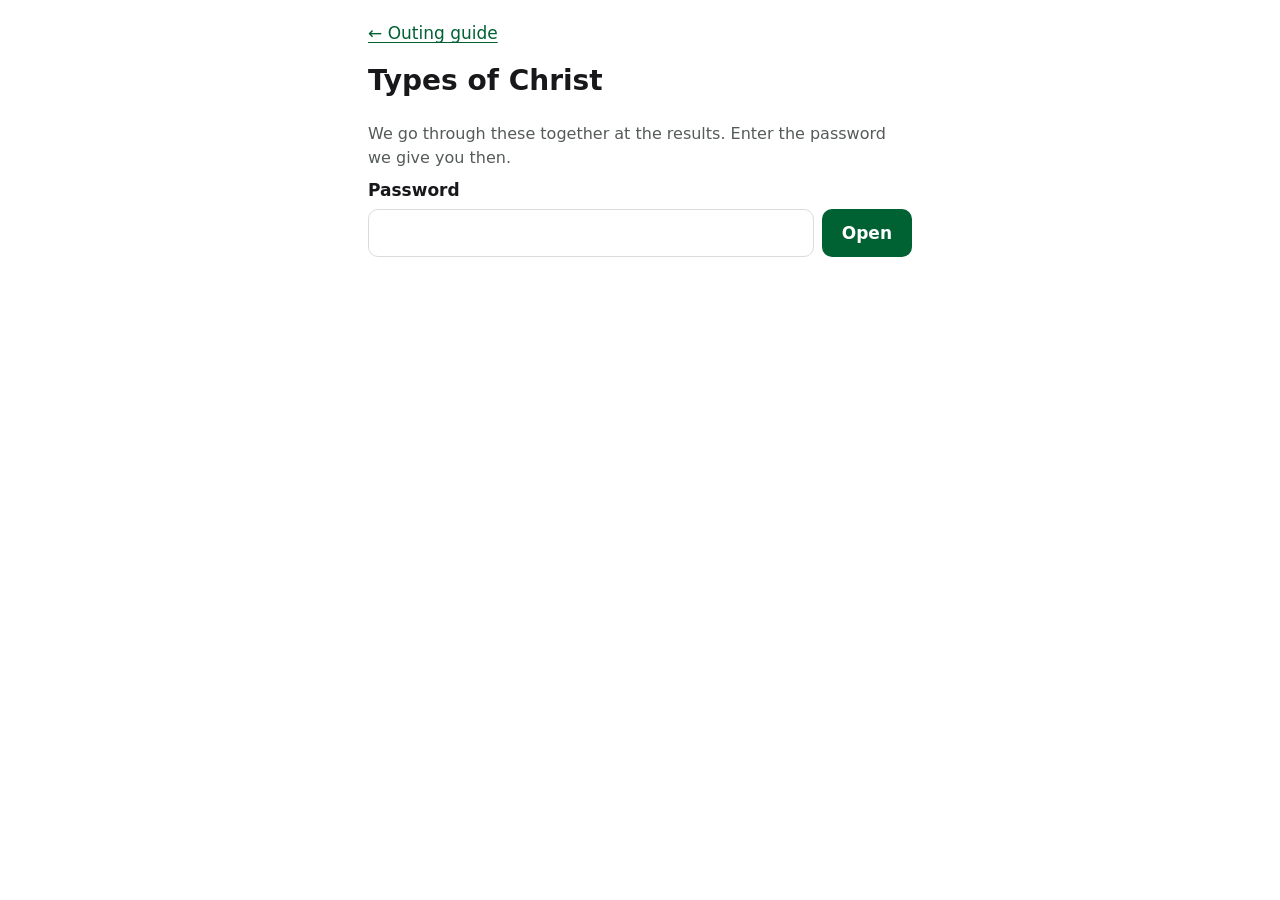
==== types.html @ 2aa38ead "YAF Outing participant guide, with the Types of Christ answers locked Co-Authored-By: Claude Opus 5." ====
<!doctype html>
<html lang="en-SG">
<head>
<meta charset="utf-8">
<meta name="viewport" content="width=device-width, initial-scale=1, viewport-fit=cover">
<meta name="robots" content="noindex">
<meta name="theme-color" content="#ffffff">
<title>Types of Christ · YAF Outing</title>
<link rel="stylesheet" href="style.css">
</head>
<body>
<main>
  <a class="back" href="./">← Outing guide</a>
  <h1>Types of Christ</h1>

  <!-- Locked until the results. The answers below are encrypted with the password (AES-GCM, key
       from PBKDF2), so they can't be read from this file; tools/types.mjs makes the blob. -->
  <form class="unlock" id="unlock">
    <p class="note">We go through these together at the results. Enter the password we give you then.</p>
    <label for="password">Password</label>
    <div class="row">
      <input id="password" type="password" autocomplete="off" autocapitalize="none" autocorrect="off" spellcheck="false" enterkeyhint="go" required>
      <button type="submit">Open</button>
    </div>
    <p class="error" id="error" role="alert"></p>
  </form>
  <div id="answers" hidden></div>
</main>

<script type="application/json" id="locked">
{"v":1,"iterations":250000,"salt":"p0ZgR/YB9YRYbDd6OxoS7g==","iv":"3JYq6kWrUv03hxB6","data":"BiHPGZTQbr0Kel31E6P80LtVxlx04+rfGWLtY3yjPoMfaiCEKmYeWYzcA2NLLrSD+gcFFkXYN64lsp/WI7o+0obotSd1COp3q135k5fape/rSJ+DuKqozksYRM+/xoUXV/hnccDmwEqvKgwQ8/r+rDEGAslBDuOjFq6NVaxyx44DR07H52kHr3xbNF6h5D3nHa+to7AKlKhXfAkVNyTuqWqDhIjAjquxi7SPQJ83AZ+C/pCwsX3j40sb5R7sarU8Bno79u5FJ10lhWd8hz5REnZ+OsU8464rLN5rS4tkqmND2a9NEFwuJ9mVCOXkgJeUW5opsj1dJEM3Q2MuFqwoap9MhQZKKxP/UmytM9DthEts5hvkO1VGHGqmF1B0mlgtRMRMVhx76OD5WZkcIPU3B2j7ICEUTKlI49bN1yQ9shR3thtUaLJh6Uwlhbmg/PB6LWN9lxk6jxqrM/ixHPYt27N0CKv78DrhdTuLwfTB+gOB63f1zQ5hM1kZIwZVJnHkPTf8nISR5ff4+/4vGXAwo/qoRArNm1O6+qysmKtk8lT8M/nkBlnFpvUoIGYYFbNNhTenpRqR8sa3k48wfnbn/ewYcsid8g5fjSmMVitmMtuvULfrpxVGEGs/xvpg3qYyxRrYqDRVVLJ1DAjqMbtsOco7BLaTR8jFkM7aH7m3vfmFlQiBrKq+c2Vxy82znldoZLQN5C8tEZgX8Q5YlL3F8lFaoZaC2rXHf0yh0kff4Ze7o0lF62mS1OTkunv4r7iWLYGSIrjhobDJ4/+sAi5Re9w0nWdmlqiTpUO+C0QAqVkoy0Nrd9MKeehoy9dCDqAw/hjDvY6WiIb7WbkyJRrG4tCi1r9I0jO8kZZfRfL9HbAmEy8obXAxv14fV0au26Du0QTgz4rvnizdxyf4L4CJjchVHJZh2Zo3xkmm4noVYUXxL4a4EJApu0fN2FGyEfVlk7gcE+CJ+v+fWdXE/qKx1GmD/uM9Jyzp6s8T1/F6k+h7oAmKdIy1vxuvSxsxJbgQ9zvsW4k4NfnIQPjmUosegukYXE/oezri/vGoDvrQgEYtWER0qtl5Elx8abzzrgmN+xGO12wug9xxoH6uaLb30P66fv59KNLPSeGVPo/4mtscLO4A4JZeogsAeSSgMK4vL3XuZAf+WjDtmrNiLw6t6wQ25HtUJyadCvvTY28SW19YnVQrUvURwnZEYODe/+sd7BSTVKJciCqJeq5YLhYRwLzkzEi+qlmVFqW4ufG5IxYAuvXURMpPKP62q23X5oIvDGzvsJ1HBKRFxedM/BNNwpsGEzMP8vskvFTNuUNF8bHZZzDcQeRTZpe5MCR5rMX9bRwZteKMYy+3NTTQ8hySGuDPh5AEUQF5vdXDULEbuOjd/8FOm8XLY00qv8e9beYqCAhUW4Xy1XFUPhNgXjgeJ6sulHi3aoYPx1Z40UBqwAG9XW8Ez3FYNuFniuXwsHkUrKu37MVyb/dNR3pbuII+EpUzxycGtbH2A45JmZ9p7oKQgWTbWEeD0VKprjm0fd+K4FV/dIJgZDaHt8BVvqXI3rQrJvF/QeZ9xshOPSITNvQDZ5Wvj8R5tOPTJBZ0uOWWfT1GVNE6TF5GaGOYk3CLFbiB1P0MzAIIALb1G3KeU0/dCZgXqp/[base64]/nd75rh9QyO8hTHLu+Cq0LpKqZd/j8O0kf0plnWbiJjjJJJHLoLV24D8URRDf4uKwKdLv0GjwiYjysIYAZyoKnXvuicnADb2ED6fhe+VOCDyP9Nw3HVY1RxoNOCeXlwLAHbV2bCvd21JvrxErNE74MUOXNg3dsg9gbSEvPg+mMg/azEpd93Bt8LJbxZNWenOyapHm0orgfrHPKdg2RO5leq30ugesBNdLDgqXKwKPcVVvHEad/zrBbQ/tKaKWSkN7IN/mafvR3QkjdfeC4sl2O55HUbdq87W1jN/[base64]/[base64]/pcah1ZjlU6gVjLbfWatoJj5upjS7DPYFvsB2yBSaOpd06gkJI8Gz+rE3GUNltnmFJv3fB5Dgres5rwQyt9AAsyPGobF7QU8XP33nSn0vyGOMG/RhzoTxHPAjqD3VDTl3LjbpunoiLyGX8y/okWR//1BSWvlm5uQcHW4TSMMDhjCS8xVsVgRa+L6n0nAFkGH7Bq6qPJmQudMnfbgSmRlzm7U5L42DkGm1GOmnNvFW6WWxW0+KOdR6vcKrNClHsSKJzzrocJkiGbm55JBGvXq2xvw8YhyPbORI0AMHaxFE+XEpv/9mTNSNFuFrGN7mJKTC3j4eUHSkzOE2Kxh306eAWcM0wI1UucaLz6upiGL9bqXXQlBliru3aRVtJQH569P2vFF7PcM/lUIbE1TKvHgb0R5HCARpngpCQ5FADoes3mEgJR7c7Zq0lyiKI//u6w9VPIzlnwXi9uOVvL3BVt/cVy8+XAvQu/ViMLdb2cyIisgKM0cGLKV7FrQ9ffM6TgxyYZZXEZ5+L8xA+1QX+sdlQtir2W6n1+jpX3PTCiGlEY2+gnU6XhNxzPKGgnUFcyC3vhBdMaJhtnErW9HabdChLwwK/2SAkBez8lWyupG5xJXgChr3t2zqreOnoEQm8uBl5W0UQr9+a3UwX50QpQ4FJOdfFYD6Hxv3V8vhXSe2+dJ6BVancL8NHjrtRyZP5j9IsmCtw9kOYSsRGC/0VQAAbbJP3rwIYRrP4AQaUnD86TFA+YsSLrOwAWPasK601gdT7siVFOEnRAnRZtCM1A5ppL0clC4+wf2LaXnyZDAWTSMWP7cl5261PIv0Ia2csgFQZ13bsNdMK8x/xC6XYsfEwsyNNo7fFtTPtcHuXJt3D2jl5nq+5RcMpDlKU7PaTCA49nw+gOc/N45Z6kUKHZyfN+6O21mot00clEjn5y1t9vJbaoXm4BIfgW30TFVKMfxZBg2eErwqUDAtwm6bxYMJtqWhnp103aOobc5aA+hRcOlCtFLkwRzVA9L6YFRx1Vkn5E7eTlbqJD5tm7zUzJtHcJxVpupOGKUFVO/[base64]/zuVyrD3ox5ytdlD1AmeYzrCj0nyNDis+habsdVgHmdsaROxPdO/4V9rGpgX3uLJNxzHEGMqevaI1T4MRCt08U5poi8Zg2noNrAu+bx/rfP5ko5nzlPKxxAjLHp6ZyXYcYoIoFbXa8YhL54tgyyFECFSZB15D/XzKfC5n/kavUt0EJQmw5BO/RY9TbHQ6s7KtlIq8vlv1u5q+E7HRWLMv6ZBSGcMDyNE8F/uQd4Q4CvzB8LY8SHZCjZ1DzzvBJkEOBXNctg/fDpObeekw7eX0XG9WD9MD6frgaVTHY2m5XQkRf5iM5dHkTHo8SIy9rqA/otyTOOpF/[base64]/Pk3zNoqsvUNYaK8jFLN5k/DhjcaZpBcxqhZy2eBHSG7OSsGYR5n1WbY5IemjNw3BPO6/KtiTWw3zbQ+X7u42F29hjXs/Je6jurXRL3JaivCEwqdf8TXPfsSFH7nGcc9BlMafZuqRodqo0bvdYXdMmNLpmvOusFv9p5vB+g8iYSdR+f6UnnMAjM21ZO9XQ5rFYucWDeDz6Z08JcTyPw3AW4enPSwDVw+JLNY73V6JPsacDBMj+ublhbpwOOxp/NLA410CtDnImW6v9wVaT6N4pv5MOxWOwoFJkY4kHz4Pk9skKcCeBrZzYLaPkc7sC3gtYYmnTEGmV/krjnfgdocjK1EgtHmTs1UwKYaxh4jEmd/wMjcG4N1zEqaPgktfQH4znfF34JzOlIDE//68eRpJEbeIs16ioUeLxioTs3s78WYob5I0PdR89daaX1ojoFxM/[base64]/zs7lH2ztftsT5DsggDFdMRiPfm+HwghLeMuvMiR5qR3MKm23CbWMnrfV36gnS7xiefqbJMufR8mtx6/h3Vm08l+XUsNIYILvYu4/Mq1c/2je7S4/SMu1ID+CsMiEv+pjgD0MnpoO+LnaZ/yr+OzZVotN7kH532U0EgKDEd0+mmaVn9R2lfo62nribFnD+1wv/jQvSlBWzLnORbaf1u8oEok6j04o0rOcFgeI168NypW4Mghg3GkyJL+29r8mnUWvzRPcYHSlSWZTUPEQ4e54lsLirTBYd9CHvKNzzafyvTRMtBmrKXxvX92LXSSBEkUpeKMxLaGC/hCj4XFjknaX3IsYyMaZNNYWuViOWDHCF6IRuPa/T3b0yUDjs5/QYhroylYOcuiPDVPZyjuXdwPOXxmYCTyuAPAAWdIlaicyb3STwMUfB/t1KEZbauvXnZtvt2lAjrf1wzLY0nCBS6Qv7jc8cxEOw5BlMC2Tx+lZ7cH3ThOG1+4KvoX3IbvnumOVABelgjAryWhhg4CstMpM8TF2BlYB0NPaqsBsyZC8AmFYXGtn1yKUctUtb0DYmvMfXyIs2viAi0Qh/[base64]/+PDU7bWbrdIfvxHANW8Wncg3wihbdpYWOE9Qu9uW72ON30orTtV7c2wW2MT1wtBGqMZDw5YmipYftJPG3T0TwWYAmq9d2RFencNSMEkOKjPIUio9u08yQJp8TZC+JrAhoYYbX8bVGVAz2tj5FY7d6t/Qe9rKdXrV7i8KoaNlJxCx3MDzJjphScTx+cYBxWYerTf/w+8zQ79VHITraWRCPuDx6TZlcwJBRXhCQp91GPPajERj3B2IY7WPbUcK/NNTS5XU5AUOvdHfbx+8nQ/PrSLfXeGoIask0gq6UB1eQ0tj/xG5/3N9UukUccl6TGM/sJORV4z3bJjuJJ2O9PLvPBeHuiBt4r5SYOUVDrwwacS0DX3vKrd8btC7R1RqnBedX1G+ojlEEdCCxgG6ReTGOVdp55c4tFGJoTE5CBvrTi6kxiY8/yxQVxlvJ1Bfp+BzFtmM5a2UkvU0+dZSF7VKIzfrgIGjKIaHU7L04Ag601gGLW0yBY87DspRpGm8MfGrB4w18/Bu1KzdhLoI6u9MkAUhw7pzaEyj6LRkmf0v1YdqEUK1PM1YAaKtrlK3rjzhJmOzlOUxyr7R8q8aLxtdncjQJIx2dq42WMdk3zyKOYMbexRfoN8oLLXsRmmStigYhfZRT641aqCxUdlL4zb9XjX5+xM/g9CaVRsUbBw+Qr9+Y3MaWaq/38hMIA/ZYs8z/ZQuqbVxwxvNnGVm+3Fueg3lNl2DSsqA8Dov+kFrBqPhkb3kLGRYONUHte1GexWHRV7JE6q/rt8VFAXS0CHNgOmOccJZqMmITT4a22erYxesvcNb6NAnjJBuYUWax2nTGlXUa8vxavqoEJ9+K9CWzWfxZOwDE9/LrbYgNfDqRF1gzuYMoUmmA6F0+G6Q0W5TFlsJ074oSfh/t3erJ/zO4mWh45OP9JVyvGBc21U7Kuj/1aDUk7e11ltYF7aH7mEwLtjQP68vVqsQd4GHwD3EVYcK+pfO8oKvH9Y9G9TZrQbUTa28aim4eBTM7xBA5XijfwBQlLl9+Yej3BPvwjtis7YjENHufcqYwm+Kkf1p/mTKS/eX+IcAH9A8uAe/Hlt0KU0V3yr3k0CwBfPqeXtm0Ypo3Vm6QfQWsqfqFFOTeq4RhjhqDWRPglfXueuTOkRj0LzZ4vwdR2MY8DmM56XrODiBjyQoTsGex2/YR5F7rHJS5kT5rPs0dQ/OHGvzZuvRKszHz38t86clmFa/3b09It3/b2JZriI15rKSHSksGIfhAP0OcN4lgwwUA1l4RNEwCq95eDaLmKsAjtnrEeIggeR336G+57bSBIqEkgq8LBHifV0u0/SWnFnK8mCSPhrKH1vAZuutcB6h50dPeEvnQrgeMIXBWYS2wSapMeKudZBDkYkka32Yn0yudfYL7frxKPajPsijuSasRjS3JFf/Mpq3k43QX3pWKP7n1SCY2GhiGjds0GIZND/nZTgTB9aNYt1PN7/ravNJ/HbN5Iu43kfJoeULYn5/ZyA8wQY11BOn9mvnvl/Oa8x78GQdiF37gCnqRkz5u9cTeXK22qIxKWc1iWzrjEz8R0YJGa6CKKiGQRJYB6nikua/6QrEpWCnBFzFCZOuBiF9UuzctmnKmqT/Qbj6W/YTXDqn2TOtUSysEwfkK22kJRskrsXvE49s7jT/[base64]/ObnZCRkINt5D82qjfI1xymOdip6aF4qQW+guREbAZ8cJbVDLf0K9MoTdmbA4rlJfRusdt8AsDeRHsqQkkbyRlEJkxpLeGO/6NmocUk6A/1fGVcXhN1IFflnXfQwA0JPJzmhx3gEF3fTANf/Fm3Twm7x3fR0kuhMcIgeG9Dl/uJMTUYTJR8WjX4YbJ20Km8VHST1EYO8Ol9bRG0F6yBJbLupSefqyWqr1iX9lfzwSXKxDYRcLCKphbvFlPeIMwY9CmcSUn/r6mHdUbDqFWzFmV47qFJrnl3jIsrt9aQYmKPCojrYNyO62CVgMqK44ELGgOFzTvj8y1jGushppIM1EyTth5Zo/hETKaDF47LBW6K5efxx6NLrIm5Uup6OvLon2YQJJ4/dMDSfXZJ/mIbECNSCsZTX5vHIDoFbqVTlBenCaPFV6uNBY4Nr3l9pFl11txxhM2Q8Lezfumu6DB5TBLohp6ShNtBiby+PBEw9tEAU8hZMwhNWju+C5a5BbSkzirzK9JzPGot/TEsop4UeIGJ/d+t8TgrQg4fdeBq29tlL3pIUs3aKkNlSR7"}
</script>
<script>
(() => {
  const form = document.getElementById('unlock')
  const input = document.getElementById('password')
  const error = document.getElementById('error')
  const answers = document.getElementById('answers')
  const locked = JSON.parse(document.getElementById('locked').textContent)
  const bytes = s => Uint8Array.from(atob(s), c => c.charCodeAt(0))
  const KEY = 'yaf-types-password'

  async function open(password) {
    const material = await crypto.subtle.importKey('raw', new TextEncoder().encode(password.trim().toLowerCase()), 'PBKDF2', false, ['deriveKey'])
    const key = await crypto.subtle.deriveKey({ name: 'PBKDF2', salt: bytes(locked.salt), iterations: locked.iterations, hash: 'SHA-256' }, material, { name: 'AES-GCM', length: 256 }, false, ['decrypt'])
    const plain = await crypto.subtle.decrypt({ name: 'AES-GCM', iv: bytes(locked.iv) }, key, bytes(locked.data))
    answers.innerHTML = new TextDecoder().decode(plain)
    answers.hidden = false
    form.hidden = true
    try { sessionStorage.setItem(KEY, password) } catch {}
  }

  form.addEventListener('submit', async (e) => {
    e.preventDefault()
    error.textContent = ''
    try {
      await open(input.value)
    }
    catch {
      error.textContent = 'That isn\'t the password.'
      input.select()
    }
  })

  // Opened already in this tab: open again without asking.
  let saved = null
  try { saved = sessionStorage.getItem(KEY) } catch {}
  if (saved) open(saved).catch(() => {})
})()
</script>
</body>
</html>
---- style.css ----
/* YAF Outing guide. One column for phones, the photo app's green, light only like the app.
   No web fonts or scripts from elsewhere, so it loads on a weak signal. */
:root {
  --green: #1c5e3e;
  --green: oklch(0.43 0.11 155);
  --green-soft: #eef6f1;
  --green-soft: oklch(0.96 0.03 155);
  --ink: #18181b;
  --muted: #555b57;
  --line: #d9ddda;
  --paper: #ffffff;
  --warn-soft: #fbf4e4;
  color-scheme: light;
}

* { box-sizing: border-box; }

html { -webkit-text-size-adjust: 100%; }

body {
  margin: 0;
  background: var(--paper);
  color: var(--ink);
  font: 17px/1.5 system-ui, -apple-system, "Segoe UI", Roboto, "Helvetica Neue", Arial, sans-serif;
}

main {
  max-width: 36rem;
  margin: 0 auto;
  padding: max(20px, env(safe-area-inset-top)) max(16px, env(safe-area-inset-right)) max(40px, env(safe-area-inset-bottom)) max(16px, env(safe-area-inset-left));
}

h1, h2, h3 { line-height: 1.2; text-wrap: balance; }
h1 { font-size: 1.75rem; margin: 0; }
h2 { font-size: 1.3rem; margin: 2.25rem 0 0.75rem; }
h3 { font-size: 1.1rem; margin: 1.5rem 0 0.5rem; }
p { margin: 0.5rem 0; }
ul { margin: 0.5rem 0; padding-left: 1.25rem; }
li { margin: 0.35rem 0; }
li::marker { color: var(--muted); }
a { color: var(--green); text-underline-offset: 3px; }
a:focus-visible, button:focus-visible, input:focus-visible { outline: 3px solid var(--green); outline-offset: 2px; }
strong { font-weight: 650; }

.sub { color: var(--muted); margin-top: 0.25rem; }
.intro { margin-top: 1rem; }
.note { color: var(--muted); font-size: 1rem; }

/* The day, as a rail of times. Each place opens in Google Maps. */
.timeline { list-style: none; margin: 0.75rem 0 0; padding: 0; }
.timeline li {
  display: grid;
  grid-template-columns: 3.4rem 1fr;
  gap: 0 0.75rem;
  margin: 0;
  padding: 0.6rem 0;
  border-top: 1px solid var(--line);
}
.timeline li:last-child { border-bottom: 1px solid var(--line); }
.time { font-weight: 650; font-variant-numeric: tabular-nums; }
.what { margin: 0; }
.where { margin: 0.15rem 0 0; color: var(--muted); }
.where a { display: inline-flex; align-items: center; gap: 0.3rem; min-height: 44px; margin: -10px 0; }
.pin { width: 1rem; height: 1rem; flex: none; }

/* The answers page: a card that opens it from the guide, and its lock. */
.card {
  display: flex;
  align-items: center;
  gap: 0.75rem;
  margin-top: 2.25rem;
  padding: 1rem;
  border: 1px solid var(--line);
  border-radius: 14px;
  color: var(--ink);
  text-decoration: none;
}
.card:active { background: var(--green-soft); }
.card .lock { width: 1.5rem; height: 1.5rem; color: var(--green); flex: none; }
.card span { flex: 1; min-width: 0; }
.card strong { display: block; }
.card small { display: block; color: var(--muted); font-size: 1rem; }
.chev { width: 1.25rem; height: 1.25rem; color: var(--muted); flex: none; }

.back { display: inline-flex; align-items: center; min-height: 44px; margin: -8px 0 0.5rem; }

form.unlock { margin-top: 1.5rem; }
form.unlock label { display: block; font-weight: 650; margin-bottom: 0.4rem; }
.row { display: flex; gap: 0.5rem; }
input[type="password"] {
  flex: 1;
  min-width: 0;
  min-height: 48px;
  padding: 0 0.85rem;
  border: 1px solid var(--line);
  border-radius: 10px;
  font: inherit;
  color: inherit;
  background: var(--paper);
}
button {
  min-height: 48px;
  padding: 0 1.25rem;
  border: 0;
  border-radius: 10px;
  background: var(--green);
  color: #fff;
  font: inherit;
  font-weight: 650;
}
button:active, .button:active { opacity: 0.85; }
/* The one link that matters on the day: the photo app. */
.button {
  display: flex;
  align-items: center;
  justify-content: center;
  min-height: 48px;
  margin: 0.75rem 0 0.5rem;
  border-radius: 10px;
  background: var(--green);
  color: #fff;
  font-weight: 650;
  text-decoration: none;
}
.error { color: #9b1c1c; font-weight: 600; min-height: 1.5em; }

/* One Type of Christ: the hint, how it points to the Type, how the Type points to Christ. */
.type { margin-top: 2rem; padding-top: 1.25rem; border-top: 1px solid var(--line); }
.type h2 { margin: 0; }
.hint {
  margin: 0.75rem 0;
  padding: 0.6rem 0.9rem;
  border-left: 3px solid var(--green);
  background: var(--green-soft);
  border-radius: 0 10px 10px 0;
  font-style: italic;
}
.hint p { margin: 0; }
.label { display: block; font-size: 0.8rem; font-weight: 700; letter-spacing: 0.06em; text-transform: uppercase; color: var(--green); margin: 1rem 0 0.25rem; }
.refs { color: var(--muted); font-size: 1rem; margin-top: 0.75rem; }

footer { margin-top: 2.5rem; color: var(--muted); font-size: 1rem; }
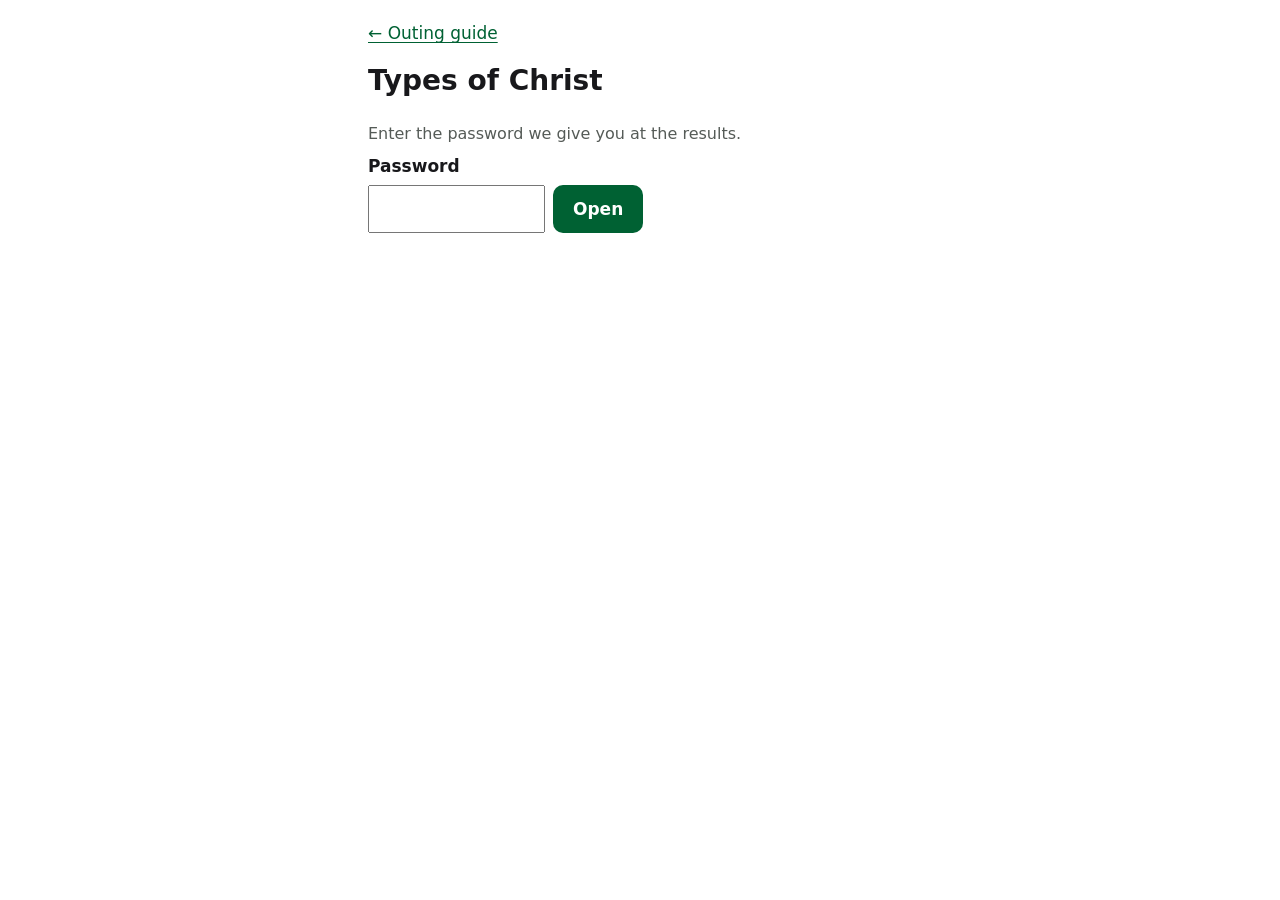
==== commit 848e3b4f: "Guide, review fixes: app link up top, leaner; Types: KJV-exact quotes, hint matches, linked referenc" ====
--- a/types.html
+++ b/types.html
@@ -16,10 +16,10 @@
   <!-- Locked until the results. The answers below are encrypted with the password (AES-GCM, key
        from PBKDF2), so they can't be read from this file; tools/types.mjs makes the blob. -->
   <form class="unlock" id="unlock">
-    <p class="note">We go through these together at the results. Enter the password we give you then.</p>
+    <p class="note">Enter the password we give you at the results.</p>
     <label for="password">Password</label>
     <div class="row">
-      <input id="password" type="password" autocomplete="off" autocapitalize="none" autocorrect="off" spellcheck="false" enterkeyhint="go" required>
+      <input id="password" type="text" autocomplete="off" autocapitalize="none" autocorrect="off" spellcheck="false" enterkeyhint="go" required>
       <button type="submit">Open</button>
     </div>
     <p class="error" id="error" role="alert"></p>
@@ -28,11 +28,12 @@
 </main>
 
 <script type="application/json" id="locked">
-{"v":1,"iterations":250000,"salt":"p0ZgR/YB9YRYbDd6OxoS7g==","iv":"3JYq6kWrUv03hxB6","data":"BiHPGZTQbr0Kel31E6P80LtVxlx04+rfGWLtY3yjPoMfaiCEKmYeWYzcA2NLLrSD+gcFFkXYN64lsp/WI7o+0obotSd1COp3q135k5fape/rSJ+DuKqozksYRM+/xoUXV/hnccDmwEqvKgwQ8/r+rDEGAslBDuOjFq6NVaxyx44DR07H52kHr3xbNF6h5D3nHa+to7AKlKhXfAkVNyTuqWqDhIjAjquxi7SPQJ83AZ+C/pCwsX3j40sb5R7sarU8Bno79u5FJ10lhWd8hz5REnZ+OsU8464rLN5rS4tkqmND2a9NEFwuJ9mVCOXkgJeUW5opsj1dJEM3Q2MuFqwoap9MhQZKKxP/UmytM9DthEts5hvkO1VGHGqmF1B0mlgtRMRMVhx76OD5WZkcIPU3B2j7ICEUTKlI49bN1yQ9shR3thtUaLJh6Uwlhbmg/PB6LWN9lxk6jxqrM/ixHPYt27N0CKv78DrhdTuLwfTB+gOB63f1zQ5hM1kZIwZVJnHkPTf8nISR5ff4+/4vGXAwo/qoRArNm1O6+qysmKtk8lT8M/nkBlnFpvUoIGYYFbNNhTenpRqR8sa3k48wfnbn/ewYcsid8g5fjSmMVitmMtuvULfrpxVGEGs/xvpg3qYyxRrYqDRVVLJ1DAjqMbtsOco7BLaTR8jFkM7aH7m3vfmFlQiBrKq+c2Vxy82znldoZLQN5C8tEZgX8Q5YlL3F8lFaoZaC2rXHf0yh0kff4Ze7o0lF62mS1OTkunv4r7iWLYGSIrjhobDJ4/+sAi5Re9w0nWdmlqiTpUO+C0QAqVkoy0Nrd9MKeehoy9dCDqAw/hjDvY6WiIb7WbkyJRrG4tCi1r9I0jO8kZZfRfL9HbAmEy8obXAxv14fV0au26Du0QTgz4rvnizdxyf4L4CJjchVHJZh2Zo3xkmm4noVYUXxL4a4EJApu0fN2FGyEfVlk7gcE+CJ+v+fWdXE/qKx1GmD/uM9Jyzp6s8T1/F6k+h7oAmKdIy1vxuvSxsxJbgQ9zvsW4k4NfnIQPjmUosegukYXE/oezri/vGoDvrQgEYtWER0qtl5Elx8abzzrgmN+xGO12wug9xxoH6uaLb30P66fv59KNLPSeGVPo/4mtscLO4A4JZeogsAeSSgMK4vL3XuZAf+WjDtmrNiLw6t6wQ25HtUJyadCvvTY28SW19YnVQrUvURwnZEYODe/+sd7BSTVKJciCqJeq5YLhYRwLzkzEi+qlmVFqW4ufG5IxYAuvXURMpPKP62q23X5oIvDGzvsJ1HBKRFxedM/BNNwpsGEzMP8vskvFTNuUNF8bHZZzDcQeRTZpe5MCR5rMX9bRwZteKMYy+3NTTQ8hySGuDPh5AEUQF5vdXDULEbuOjd/8FOm8XLY00qv8e9beYqCAhUW4Xy1XFUPhNgXjgeJ6sulHi3aoYPx1Z40UBqwAG9XW8Ez3FYNuFniuXwsHkUrKu37MVyb/dNR3pbuII+EpUzxycGtbH2A45JmZ9p7oKQgWTbWEeD0VKprjm0fd+K4FV/dIJgZDaHt8BVvqXI3rQrJvF/QeZ9xshOPSITNvQDZ5Wvj8R5tOPTJBZ0uOWWfT1GVNE6TF5GaGOYk3CLFbiB1P0MzAIIALb1G3KeU0/dCZgXqp/[base64]/nd75rh9QyO8hTHLu+Cq0LpKqZd/j8O0kf0plnWbiJjjJJJHLoLV24D8URRDf4uKwKdLv0GjwiYjysIYAZyoKnXvuicnADb2ED6fhe+VOCDyP9Nw3HVY1RxoNOCeXlwLAHbV2bCvd21JvrxErNE74MUOXNg3dsg9gbSEvPg+mMg/azEpd93Bt8LJbxZNWenOyapHm0orgfrHPKdg2RO5leq30ugesBNdLDgqXKwKPcVVvHEad/zrBbQ/tKaKWSkN7IN/mafvR3QkjdfeC4sl2O55HUbdq87W1jN/[base64]/[base64]/pcah1ZjlU6gVjLbfWatoJj5upjS7DPYFvsB2yBSaOpd06gkJI8Gz+rE3GUNltnmFJv3fB5Dgres5rwQyt9AAsyPGobF7QU8XP33nSn0vyGOMG/RhzoTxHPAjqD3VDTl3LjbpunoiLyGX8y/okWR//1BSWvlm5uQcHW4TSMMDhjCS8xVsVgRa+L6n0nAFkGH7Bq6qPJmQudMnfbgSmRlzm7U5L42DkGm1GOmnNvFW6WWxW0+KOdR6vcKrNClHsSKJzzrocJkiGbm55JBGvXq2xvw8YhyPbORI0AMHaxFE+XEpv/9mTNSNFuFrGN7mJKTC3j4eUHSkzOE2Kxh306eAWcM0wI1UucaLz6upiGL9bqXXQlBliru3aRVtJQH569P2vFF7PcM/lUIbE1TKvHgb0R5HCARpngpCQ5FADoes3mEgJR7c7Zq0lyiKI//u6w9VPIzlnwXi9uOVvL3BVt/cVy8+XAvQu/ViMLdb2cyIisgKM0cGLKV7FrQ9ffM6TgxyYZZXEZ5+L8xA+1QX+sdlQtir2W6n1+jpX3PTCiGlEY2+gnU6XhNxzPKGgnUFcyC3vhBdMaJhtnErW9HabdChLwwK/2SAkBez8lWyupG5xJXgChr3t2zqreOnoEQm8uBl5W0UQr9+a3UwX50QpQ4FJOdfFYD6Hxv3V8vhXSe2+dJ6BVancL8NHjrtRyZP5j9IsmCtw9kOYSsRGC/0VQAAbbJP3rwIYRrP4AQaUnD86TFA+YsSLrOwAWPasK601gdT7siVFOEnRAnRZtCM1A5ppL0clC4+wf2LaXnyZDAWTSMWP7cl5261PIv0Ia2csgFQZ13bsNdMK8x/xC6XYsfEwsyNNo7fFtTPtcHuXJt3D2jl5nq+5RcMpDlKU7PaTCA49nw+gOc/N45Z6kUKHZyfN+6O21mot00clEjn5y1t9vJbaoXm4BIfgW30TFVKMfxZBg2eErwqUDAtwm6bxYMJtqWhnp103aOobc5aA+hRcOlCtFLkwRzVA9L6YFRx1Vkn5E7eTlbqJD5tm7zUzJtHcJxVpupOGKUFVO/[base64]/zuVyrD3ox5ytdlD1AmeYzrCj0nyNDis+habsdVgHmdsaROxPdO/4V9rGpgX3uLJNxzHEGMqevaI1T4MRCt08U5poi8Zg2noNrAu+bx/rfP5ko5nzlPKxxAjLHp6ZyXYcYoIoFbXa8YhL54tgyyFECFSZB15D/XzKfC5n/kavUt0EJQmw5BO/RY9TbHQ6s7KtlIq8vlv1u5q+E7HRWLMv6ZBSGcMDyNE8F/uQd4Q4CvzB8LY8SHZCjZ1DzzvBJkEOBXNctg/fDpObeekw7eX0XG9WD9MD6frgaVTHY2m5XQkRf5iM5dHkTHo8SIy9rqA/otyTOOpF/[base64]/Pk3zNoqsvUNYaK8jFLN5k/DhjcaZpBcxqhZy2eBHSG7OSsGYR5n1WbY5IemjNw3BPO6/KtiTWw3zbQ+X7u42F29hjXs/Je6jurXRL3JaivCEwqdf8TXPfsSFH7nGcc9BlMafZuqRodqo0bvdYXdMmNLpmvOusFv9p5vB+g8iYSdR+f6UnnMAjM21ZO9XQ5rFYucWDeDz6Z08JcTyPw3AW4enPSwDVw+JLNY73V6JPsacDBMj+ublhbpwOOxp/NLA410CtDnImW6v9wVaT6N4pv5MOxWOwoFJkY4kHz4Pk9skKcCeBrZzYLaPkc7sC3gtYYmnTEGmV/krjnfgdocjK1EgtHmTs1UwKYaxh4jEmd/wMjcG4N1zEqaPgktfQH4znfF34JzOlIDE//68eRpJEbeIs16ioUeLxioTs3s78WYob5I0PdR89daaX1ojoFxM/[base64]/zs7lH2ztftsT5DsggDFdMRiPfm+HwghLeMuvMiR5qR3MKm23CbWMnrfV36gnS7xiefqbJMufR8mtx6/h3Vm08l+XUsNIYILvYu4/Mq1c/2je7S4/SMu1ID+CsMiEv+pjgD0MnpoO+LnaZ/yr+OzZVotN7kH532U0EgKDEd0+mmaVn9R2lfo62nribFnD+1wv/jQvSlBWzLnORbaf1u8oEok6j04o0rOcFgeI168NypW4Mghg3GkyJL+29r8mnUWvzRPcYHSlSWZTUPEQ4e54lsLirTBYd9CHvKNzzafyvTRMtBmrKXxvX92LXSSBEkUpeKMxLaGC/hCj4XFjknaX3IsYyMaZNNYWuViOWDHCF6IRuPa/T3b0yUDjs5/QYhroylYOcuiPDVPZyjuXdwPOXxmYCTyuAPAAWdIlaicyb3STwMUfB/t1KEZbauvXnZtvt2lAjrf1wzLY0nCBS6Qv7jc8cxEOw5BlMC2Tx+lZ7cH3ThOG1+4KvoX3IbvnumOVABelgjAryWhhg4CstMpM8TF2BlYB0NPaqsBsyZC8AmFYXGtn1yKUctUtb0DYmvMfXyIs2viAi0Qh/[base64]/+PDU7bWbrdIfvxHANW8Wncg3wihbdpYWOE9Qu9uW72ON30orTtV7c2wW2MT1wtBGqMZDw5YmipYftJPG3T0TwWYAmq9d2RFencNSMEkOKjPIUio9u08yQJp8TZC+JrAhoYYbX8bVGVAz2tj5FY7d6t/Qe9rKdXrV7i8KoaNlJxCx3MDzJjphScTx+cYBxWYerTf/w+8zQ79VHITraWRCPuDx6TZlcwJBRXhCQp91GPPajERj3B2IY7WPbUcK/NNTS5XU5AUOvdHfbx+8nQ/PrSLfXeGoIask0gq6UB1eQ0tj/xG5/3N9UukUccl6TGM/sJORV4z3bJjuJJ2O9PLvPBeHuiBt4r5SYOUVDrwwacS0DX3vKrd8btC7R1RqnBedX1G+ojlEEdCCxgG6ReTGOVdp55c4tFGJoTE5CBvrTi6kxiY8/yxQVxlvJ1Bfp+BzFtmM5a2UkvU0+dZSF7VKIzfrgIGjKIaHU7L04Ag601gGLW0yBY87DspRpGm8MfGrB4w18/Bu1KzdhLoI6u9MkAUhw7pzaEyj6LRkmf0v1YdqEUK1PM1YAaKtrlK3rjzhJmOzlOUxyr7R8q8aLxtdncjQJIx2dq42WMdk3zyKOYMbexRfoN8oLLXsRmmStigYhfZRT641aqCxUdlL4zb9XjX5+xM/g9CaVRsUbBw+Qr9+Y3MaWaq/38hMIA/ZYs8z/ZQuqbVxwxvNnGVm+3Fueg3lNl2DSsqA8Dov+kFrBqPhkb3kLGRYONUHte1GexWHRV7JE6q/rt8VFAXS0CHNgOmOccJZqMmITT4a22erYxesvcNb6NAnjJBuYUWax2nTGlXUa8vxavqoEJ9+K9CWzWfxZOwDE9/LrbYgNfDqRF1gzuYMoUmmA6F0+G6Q0W5TFlsJ074oSfh/t3erJ/zO4mWh45OP9JVyvGBc21U7Kuj/1aDUk7e11ltYF7aH7mEwLtjQP68vVqsQd4GHwD3EVYcK+pfO8oKvH9Y9G9TZrQbUTa28aim4eBTM7xBA5XijfwBQlLl9+Yej3BPvwjtis7YjENHufcqYwm+Kkf1p/mTKS/eX+IcAH9A8uAe/Hlt0KU0V3yr3k0CwBfPqeXtm0Ypo3Vm6QfQWsqfqFFOTeq4RhjhqDWRPglfXueuTOkRj0LzZ4vwdR2MY8DmM56XrODiBjyQoTsGex2/YR5F7rHJS5kT5rPs0dQ/OHGvzZuvRKszHz38t86clmFa/3b09It3/b2JZriI15rKSHSksGIfhAP0OcN4lgwwUA1l4RNEwCq95eDaLmKsAjtnrEeIggeR336G+57bSBIqEkgq8LBHifV0u0/SWnFnK8mCSPhrKH1vAZuutcB6h50dPeEvnQrgeMIXBWYS2wSapMeKudZBDkYkka32Yn0yudfYL7frxKPajPsijuSasRjS3JFf/Mpq3k43QX3pWKP7n1SCY2GhiGjds0GIZND/nZTgTB9aNYt1PN7/ravNJ/HbN5Iu43kfJoeULYn5/ZyA8wQY11BOn9mvnvl/Oa8x78GQdiF37gCnqRkz5u9cTeXK22qIxKWc1iWzrjEz8R0YJGa6CKKiGQRJYB6nikua/6QrEpWCnBFzFCZOuBiF9UuzctmnKmqT/Qbj6W/YTXDqn2TOtUSysEwfkK22kJRskrsXvE49s7jT/[base64]/ObnZCRkINt5D82qjfI1xymOdip6aF4qQW+guREbAZ8cJbVDLf0K9MoTdmbA4rlJfRusdt8AsDeRHsqQkkbyRlEJkxpLeGO/6NmocUk6A/1fGVcXhN1IFflnXfQwA0JPJzmhx3gEF3fTANf/Fm3Twm7x3fR0kuhMcIgeG9Dl/uJMTUYTJR8WjX4YbJ20Km8VHST1EYO8Ol9bRG0F6yBJbLupSefqyWqr1iX9lfzwSXKxDYRcLCKphbvFlPeIMwY9CmcSUn/r6mHdUbDqFWzFmV47qFJrnl3jIsrt9aQYmKPCojrYNyO62CVgMqK44ELGgOFzTvj8y1jGushppIM1EyTth5Zo/hETKaDF47LBW6K5efxx6NLrIm5Uup6OvLon2YQJJ4/dMDSfXZJ/mIbECNSCsZTX5vHIDoFbqVTlBenCaPFV6uNBY4Nr3l9pFl11txxhM2Q8Lezfumu6DB5TBLohp6ShNtBiby+PBEw9tEAU8hZMwhNWju+C5a5BbSkzirzK9JzPGot/TEsop4UeIGJ/d+t8TgrQg4fdeBq29tlL3pIUs3aKkNlSR7"}
+{"v":1,"iterations":100000,"salt":"Bch6ibl6MhLXxBNLjrWoZw==","iv":"czPgWkPn+AQiB6Tn","data":"CjFpM0hBstWMShuYUsHSFVWd9/zh/2j9+TZcBxFgd/SX7V7a/uXKTboZe1R7SD3ZSc5D7SrN+MR3ErDdex/WTSJiG2s5bkjChVsPK9UcEl3WnFATNi9ZRegDsmiS3CiOFPUC+/8miymoGwYEti6p09/prbY2Li5LoZTKEPa+Y0YGKKSJjsUvDTRCInw0WDE5orDB4FUTLKb8kNRpfTig3WisIXgeeoeHRyL1Tt7Sh85q+PbzvKCE8ray2LlmqDFPxi2OgGpSbLwpcTN9NGaX0CcX5pih4efXt8Tzp0fB2KBrsosTWTjNmNOzFOdZFMxVjHyJzceMjp/gJpfQqz7amR8gVFEIR6xuIVJLOxBu0yH9lEjhR4PMBh9/hwEmUMAzmx28tBf/egjK0JKpp38/S+3u9cdwuZE2WmiDoSdruoipRJH76q6Z/AuTHoyLPh4jm8BmxJy4DD6Eus1LxFWHJAp7rUhCeuJgrPBHPK7L7MFLb03rGxDyWyc/rw+E5crPFG1e/ZHSR3VLyh1C6ohCE++MpizaMcPjDXNNijLfjveXhx3OxwiMvBfNDkiTScDYrVsZ85L8IuqNIfOgiHOntjuX82AC2HztdYfkQXs0Ua9KdcbbkV1c77KLZrKDMeIZjKJTzxnJn8WwDEbpUaW3riRy0SimsQ38COU8Cr4zR1UHd2fxRBJ/YMurD4sMgKO9IXNmZyj8oa+DwnyM7iL+ccG1h3vqzFQAWDsHQB48IsxzB/bS1s5KlwKjdVZjw/9BOYKgA4x+5s2a9LO72pfIZWHlNTjJGFPiB6H2blwEKUD7sODEzkOxs49N1o3TUDzca1++fjwpuUjj/nfAwErD04MlmDVg8DSxh00utffKylbrWSB3BklnKhfxp28LfU8JTGw/D+MyaKNx78QbD4zih8PAXQBKXeRHGQO4beOIO2kltwCixHagkxDzKQGgtORLjmQK1eTQOyimLX9jg2txqU2uCuVY5WqqFsphstgWYa7GEo4eGSe/Ah35l5mhJA4kCIU9IuKpfsHUGR8pE43wrhpjgM3bTsHDItnWoAi2mPLfMi9Br6NIjHDrGuO8B9beRXftcwH8fZlOcgjHFRaYEBXMVh2nvNhSjCO5C8m17Gh4lq0gbyiMvu8wGBGIiNO76K+G1bV8QO3pr7YxBm7T63HQVMvez3T8b2airjIbNuzmYVIElTX/dev8zQMo4G/r6NqAlsz398J0ZB8uFpu2wrCQN5/YHGDvBklHClgTiLZoaDi1NcCRE5ruihmVb0EjIojl2SfAuixm/h518HzTIsB4oNfpRJq6amA1B2JdHJKXh/Nw+nuMH3tXzj8Y/lqW1889WO7oSQeTjcNoqz/cQVuVnpNqj0mjKfL1iTdEDthn9cD13TjRQx+DGmiT6Bp+DAqrHTP6ezSQP36vDIX0FQYb5hRtM5H6zPo4JeW7pehcBWlxGiCfnmuQWmS/FYRNoud8jtXIk86akFBJwZ1F5j8U0AgLwZlzAvxAxwn2AC0W+h8le7pE0HDKTNRl6MjA33nfxYWqn0u/x3uaZGkKaF8bfNhU6KEWm9BR5KFPNZeT+1lXXlyOLthGgt2JBoMemMbXUDve22T7iBqPSC1qnLiR6spXwt1bp9/FV1nN7M6+LxW82Ctpqj2b2kLFKvXRdPwvBDLUnCYmCvJfjLBm4asalcTzVv3iI+RGOxX1x/HmIJRLmCmgtJQaOhPDBFSn28mvBXpUjc295umX0f4YaeK5Sa9hvMD7DFEdARHI8qzauxwQWn6WjsBaYoNMBPpDq3m2E6hWNba7UhfWYmLedC9GeDSYeNpY33S5+J0m6kAouWbrtdDUCok3bWoN/vnJv3EMNVsHgGsN8dgzxt7wiIjBJ7XtndEguB8QOQWbrwoRVaXZS+Y6AulFVDm6qU/1lGPmjwsPLxHN33C5uVWsDGL8RpS4GoSAYJdHSOd4h8E6IJSw+0gnVPNgSDWzuJOm+Z5cFsWNwDFEl9YgxfPLQ+plAUlGp9YXzfEoALbS0EOCSPvycoUpJR1+4o7+gN/Y2enxBbc/3DbcNZ35y8UYqBsHVZbTOzp8NFwEwh1QBSd/bwx9H4NP36WfUajcWkSZ25q/C4IIhO/YnjkjnCdw5PuLY/lezVZicu+3veiaDywurxpr7fYocDccpUKo3Zt4+SWNJHzAN4QkgTdADWiAO0+zCSYM4QvekcqNiY4PG0EALtEOjDe2QTE0yi5z1LdywgQ82MyXkgw95IPLF7cftT/UVfygmmxS74Lni6srDXbDNXj3MLEoFSgf0Lqh/bA8tciuzf6HT7zvGk84AT0ooTPokrtKwAIr9M+lvULE6sUDLBk3WJ7ARs5Mmfk3wds0oYbEKjnDCV/Fw0Wa2oVdTHCpH9MNJ0TmsFKdYGEa54xCNkMdT3fdVfxeniGVgQg+/wvcSk7fD2Ix/b+/VSpGXj617aCODNO1mbo0m/KujkhXxXUtKzPIKjOjlwcyK54oDoOCyycw/0Mz5TDSspLveQSays2oi4hQ3MTyR1IIqqpeRnPo0peN4gbKi4yuirxyyhabLOuOxUphXnBiZ1WxNwTt47ZxM4Cxq2bDf6MbyA31/Kerf57ftiF6SMmcysj0HoZu8/s3YlczyuL803GJ872gcpa3g4tVj2wmsg+hVpIRlqQNN5SWmvFuIu8tgAgS+C+bo5rhAIcjz8/BuIcuQp28LsK6IkfgxXKT4ZJr9gG171Utte1qd6fAeoHhJ3eeZK4xERt9D+4Pb4AB3yuAQzx8gf+EIbsCfKErNHS6qXQDRIvujB8z3qlUWfvyMqjwjt0xHcqvxpMoEP95g23sBHJfJ2X4qzcX6RR11o/I9A3QGeGHb2YQ+izwhyePn8Az4Ryi6CbN7PokPCyaHlbk0KDozrpdj6y5k8/u6qQPvZuMz7nMsKJ4XBCHy1kUErmlBnXawPL5BEukYGnKDteg3dKWb0jIgr6YlwJ8urBYVylEwH3r12lzY9dBBpeVsTM4+hHViBhn861EQZp88nNq4rBlLXU9k3ug4x/ZkGYcK1LSCpjjz828kQznWJ1PrfoMjM8upc55X7mu8Sc4wLi443OSpj2wBTC/QM3CiK05AjioaQbbCbXFzMd6ickx9fUU9VaMeHgLeeLKDL9RYbKbkDb8wNrttVJdzSMuSA1g/w51lvPCkV3nOxiq1/hxNuUXwMZGgn/EIzr2SE07aEdmWrSbJTUNYdamitHRSHf1ogS6fMWncLT0BcKyw+BS/XMp5dl1O06HwK8TX79bJ6+YY+Y5V4eDkzrVTxWDDKlOGB91r9PfTihN4UhpSBaZuLeKUEMGr7vp80BVNmc79piww37LETbzoEIEXNN8WLQUDkuOKAlWjsLrKSEVOFO66e3/4h6tPajSMdTOJziv31g9Vjzqnetd/cswcV9Os9yVID09PqiJotEuvs9KNiv+KiS6slHEzb7NvKJewLcpAX7tBpd/nftm4QqTamKKinsnaovOJWROtApizw1QQmlWMMOxDrNyCxNl+2fN0fLFX5Zt1Vwcx7F5DZnzH1g5ya7ZGKOjEYyXco6IjfG4rZx66CbPvVXCK5S1AT1PNG8eYN/DI/jrLZEeY/jUIV8RyHEP1yEEAca3TOchZJflmPSGsX8pn+LpFr1XM90YhJdYXoBh/M47IBBh879lrPEXAPwkEg/wTtIz0pzC8hpxvsD9QSfIRQ8w7HGgbIpTglq88WNaNI1zEW/9YR2I8jC/W+thMTrm0tjfVhJKWMppKmNGP2znYha91SXz7KVrfD8pN9uErPzOd2RU0iJn1poFKq05/BTzz7HeXh8ytoujyXRiQoshCeC+m2jdfF2O+cYmuX5ioQ7seZemIhleHCTAQmlwWKU8+Iqzry5Oe0VlTkUqPSPKznRRf1GGw9qG5TNBobngcvw5R2ytLErTPIpXYOkgGvx3adU+qtLYqmlpCK6WqfkPxFclp4RLMxtHPL88Wpw7B/v/HZKEpsaAcrozfzzGbK7hzmEh0R4m177cclt8xFhRNTzXwL/DJPVjTVRMGzciE5cqAkxUa0iE0wWb0Uf6n19uDH1nowxQBT2fIRaS0K8sSdZKRn/ZE3cnZ5K0EnwbnD5QDImBC/WeyVMwQkGMgJgWv9+mDVwVkU+aaqgm1ZcgkjdKRyhriqaRadCVh2V8XTPLZ+LCtezBIvQm39Ec3h+xa9oWBDEXl58uj6sieVsE7NlOfigwtt/SrVxXw4gPpookSXrja3lMVkk8X2tics98ihvGsBM11nviNtPZu7GhCMzQ0SDjLgP+RssWimqYULp/lULEtZMitin5EYUC+2zyAikIlnzdejHqKSUDEhbIt5iXbFQjUEbjFC5QLg8gblc2Tejf2enhcZLYFbBZF8vP2iUso8zuxVGY2LhCF5yVCf3Vb5G+x0uIJSLRCPkEz05jAue2H57fcQeb7aGkFReNf7QNB3917m8jCbvVTAFwouL9/k6HNzZs8GkkPqX5zofWtleEqMN0jN+SHgvX2euyqZvoa1X0tYQ88rm7XO63ODch3/yaQMlNuM765w9pkONpmtRyGhYF73B5kyK7fd7TgWnQzE6Zo/EUDhlfdcqUpWSV0dy1f8ETOjkZQxWwCPQVFTGjK+/NiLPkVIbWVFyR8ZCtrfY8r56GsoqojNgwIxAbNLBIWV3sDwwMumvuXTJiPxZRoTBsArgdPuUyqk7n0i+06HRemIigzQx6v//[base64]/GvzBJaUxp2c7PP8zDg04YQEuzAOA6ZGfYOzTlf1og+GnLTSo2uyegTFvXnXFJQPL9Ggbjjc8/[base64]/2lHb32fBEjxchOx9Y9pt9Appsk8LxdMG4OotWPmYL6WrIb2GOoetSNzefTRMH1XTo2SOpthA3u91nZ+9078sEOEw7TctHGime6CBu5+OH5UsUMPggv3YVLuWh+/Hy1LkUZFCyr3i3v2pp1Ir8YOIHvQs9IQcU8cjbJgHGZ4/p54UJLr7BNdMorlF0h5xOCZsOynUUG1vFDBVBOC1BrTIQTYJiL5zw8BTlfkTiOatYYEwwAdxrVlr07hlrOAuGB5eqtCDl/6PpVooRBHdbQTKtHMMFfLG0RCCeSm0jQpQi89EDhmB4vvEg6VPHJds2jVrZ0oip6JrZ1s4QvYYdGH/U3HJFyT+rYEIlJGhcWp/egm4vjqMF4NaDTPebj+jS5H1TkrkaakwBOk9W+y7gK1DLzj4Hdm689q2miNENJD8DVjOESfvka7t3cZU5GGYDdcnc7dBG9w3csQBXHSBJr82ybaVuB9WSMoHRp3iTIJ3e8ud3cQUXCVFGalt7PsDc2+P6C/2hpEFGY02hDCf3A8PqpR/yJ2RXHfOLtwAWD1urOvwwVhAdz0E4gerFry6IOFqeUVpmIaRGOnKMXt3FYNB/oi8xDwkNfOWx/qMazZY/6SR7lG0DNo9iC9sBNEaaiehrLNVCo5zLNpkHlmMsATQpxAg9au2aHS8wtpgrnpg+njTn4Ra8KYQqAlVGXBtwgF6xjYeFk0ntF0LXwlTtuEWDdBUGZo6VE2WIzjD1D5Nob5S9LBi6EZCNpEeg/XOunqCrGzfuovGxWkdoUMvUI/j/d2iJOYBmRVdkrXz8X68RbVS5QObgGh9ITbm7lVKQ14lXcutvQcN/dF5SDBEgDCNwe1TbP2xFE/lWt+Ik4fuBnQABHkN16vggfX9lUF4TOfZy0ydL/EMFqljfHFMf03zUV2MshXhWKxxFY5DaGz+guvVeWN3fyR1Y/XyGmoraC9h9p2th7Uo4ImVqAvQOsoHloblcpFAfWv+WvLMmfXXGvGrui8387x8Y5U/Y2Lci9rgRgfwKd9fVC9z0nB8R4gEtl2zd3imYLszD2/1q4p44ZH1ASMGApzOQtFhiHMPeWd7xsSsSvQAMMfdexTY4g0V6pRr41P6cUt1tUyfhbTlWRDCHTmT6IgSdshIL9MbKdvRom8MPJZv9pnswnYAHLfYdiFxMrRAp/3KrvyM7RTXwYTxgJeApCMTt3Df8dUkmOES1MYkN82c35pZiJG4cEdzrFJCNUGAoz2spBZQQUV3OFYoM+ocC0Cjp9mE2O/keSCJaYn62o+cRoFSbU2iDDTd6wFsNJtOm60y3easjTDfTvH6S2R/JvH5Ac9ZykSt+X1mPDTZHCGVhxHOR9MLMPlwYfgK7F7sd2T7D7FqcMyfsgizq91RXzI0reoSus4gIoDI9YGzqub/YY69i++yfYHuOJkOZ7Jycc5Vb0+wSlk5u2SjzBV4o25mjzKtlmnr3SgcS3Oav4ezk/SNADtbIjuP3iBA4CjS57rCuqtK955JowOAPeeymOc34pa8EyVDkoPulfVCBc9F1KaAs8APE5DcG9oTRpzdFNZmzwp3h8PJz6MEqjs0joTO1whB/08c3Y8IUczEGwAbU0xnagsG7ZMINYyb1dnS+9QJW7VwFzXQlflZqFxgodTHJ4ytG4Cp3RwZ+N4xN4OkTJh0tGIlyCraqIU43++A4yWftIngL5BvzUbjG5hUEm74Ppv4UJqQZYdFjUJBZiAXlY+JJGND3Wzorz0jVD1DwZ2souGVLuKnO7qnZlX6mhvgecMfUN/DggLWRRTJglLMcSuDVoaxk3HdKEUjxfzy49JY/[base64]/v76Bn3JRfj7pP/YcY1T2gSJye7cnuuUuf3a0GALGG03c3iSddZrgoe+htvX1/FyiMjxRi0HS0QwI5OGdQqWOLQQ9QBYIXpBCfprBszoUt00YymR4yU7n3jH2ktvmW4BOQ7ql9ONY4RmHxE1at5ot/1UwUQkwn/iBqbw6Z2/7gkeSnCOQDG6U+yVmw5wrt9F1jXI9tReAGtYLB+uK3p396t/vJHMhLcpeijzEBwLyvK2AITJmYCE2ugG7hJyISE6irPDI+ChfOOxLz7WsUradwhczo1X2CEm9ki/gKunypiUEkht3WgulpIy4eetH7YaprA7xyW6zt11qDg7EeyIEdDANTHZqslzW8gk01Q9+N652dNLqhpMoaoqXoen1si/n/AHCAC8QyzcNZ1P3ZS9i1zBCs5RyjB+ay3btJX/PDZwzUP+AbEKOyeYZKyX6vI7RGZy1cRdPH+methKcBXfc+tcCACj0jXYVGwCUGVVLQRKzSTl0dDGHbXWlwkau873f2ECKWXBXmr4GMln/ZcBMp9SXjXWXc2TCDojD0PiAwm/rGP2nRCxccgDxBlbgmtEUDoXDzIwgae6dyPpIvFOJl7cP5K94izSjjfwmv4dEukv7RuONomarZV9QAGwcrKFZyI1tavHx34ewndRuHmkNgFpNOtDpWXMqYP3GTUqK3tgcO91bcPlyCw0MsDoaAHOtwoAzL0xIgFGdwGaAvyFvC5FKoR/MNpPU284eJTbg77ytUMUkRoRFrjOUeBE1usC53LBxtdDs1eAxUHh834mYcQXzEFOo1XQyvsw40cutFm5jXborGp/cB5cPCaLRBn1jKp3aC0iJcDdKB3QcdcMuKWOUZWN1DpBPv8MJr/7OTKLmnIZTBbNRJ0ju1MG75ldjqy3co4hwtZhx7a8g5hfVFUfuvHeylavhemuqNU8CVr9ICnoLxmVzyb0MRHfv6bDG0N/AbOpAp5LkA/nrn2ZsffOgVKc+x97VEH35ihCmy2ocHRsooaZpdg5D49zbnJ47G96nQkwXM27iUOWeNi1QOWLsTEqnji7hPxmGcFrmIbFJQie1U9goloVsvjxc710+2UXoBwTabbWjO2Rqjo4En/O1m2+s0dFGf8ZFfZFQQqYmQ3Sbb9tEztHvZ3cChWCrXhDidrN6puRN8shHbqk61nrHQnbi+eyp5/Lur5+4mCVDb9CKQVl9mAQOoUPtBxisqCR7MP3diQxzmmpe27JHv1+S0NuZiiKN1ZUiDLbwMj01MEK22wtlq8QrhlMRLnR2mnmBr5wp/KsWJJWgLC7VFH/fkWAxNBls21J8gCGr5THze2/jh9hADSKEOn3ihj4G7OmWKAosMYUc+OLcVJZPfjDvfZ2bFj9kdJW9wUKUI5YJT+tQpwPcdZ576vrgqBj45XVPGIkNkAzMGE2doLL3k/cR0Hlvpkt0K8kmCP25yZm8o0ZgxVWfH4TVTB5wJ7FjJS61UbmNvb8P9X5seasdelyFOY8tEXCnWMnfOF9zYxg/qMp1wLjzVB/4deWehKTPO4K9FNsxyOBxfLjPm6Wg4ZAcIgeih8d3z/TbYQS65dJe07XTkbcWFWNZBeCQWjnoLFZ/DCZN9k89RH+KYgDJoGEA6D90quC19LwNxbYwTSmdAzYSw1smGGcUkpVPD+tVU9/vkl+BqpG232lG7Rjdpse3If7VZw2LVPXo98tdtIb0iGjCFabSYR/KJbjcuxj+8625fofJWEbdUWepBCn/sNOBQ6WiSr+WV8nJX6dzpJgXoJqDdraivhcKnNxUt9DCkssxcL0ZuIOZtE/Z4ZggXTLBLAL9yf5huJFx/0e+2sCmMJ/K9TMCKQxKuolxhnrtrpJu7cMx2/c/JxVkphuMEkQHrpS1nSkNQySuHde8x1OCOUYfVuzY9Q51CfaeRW8S/WD5CTQUdemC7WTxzCZb2ib00KxRW/94H+hrXSy98nJ46Vs7cYLx1dgbqNfM5dVPL9by+ZSyWmVE9NGVsWQ2Ihs1fsA9OL9ujU8qacvrssiZyZgq/ru83qm6M7xflAWza9tGy22nyyUrXhmXoskEA+PjtDU1lpxWqV6MBQ5ih37EX/wTP3n/9A3luk5z7hp34QY1AO1huDE0kBQxeqS6rVOY20L/OUITgAHp2PpdAru2yQca8ClPeKh10HyjmZe7YSwCoUTmRggPMxJh+ENo+dOUL4pRsSdtQiiR+/0/LwDQCeDqRzIhN9nmO2KA+pSIpYd9m14eNpt2CZl9Ni93UG8agZ85UeLAkegYK7aGZley2e6y5I+0AdwwB5pks03rdBOOnQrOnkTwXkp5KSmaksWk+4xIJXDPyt3JGLCWubqJS978uCTwEyn/fTJUdKyQcYHxFwivzfRqZMRbMvnjgql78PbIUIhnLUHTVAQIECUyiD2NiTn51sOnwMa3H0ly139dKovgtvtNI/Xanv54u5QkuPHgjmfY6IFEM7DgS4x53CQ1TsyVO9lH5xHxbexxpWx/zRKIHDLcrdBSLT8IOYua8/Wf++vq+eUL9W4xNVT0c5SrJs8XWMhuqsKlYXbhfkn2REaacDzb9el56GFoqwcpA0y/zXrHQGgNNDYjylDK+AwZl02pu7g9wcYBmossC85t0c1NXLENqNO5GnLXWlVnc1Rv9Fsz2OZxqcwTPTHTaKwYfIULCFNdYTGaWWtUBvvQvJcFqKbWjy1IYLr/lvjy9MuPxSw/vxrJTYmeBQCYM3IgDZGR1mS+xFYgPZLSNj1zVnAulZxZzbV8WsHbrOTBNvC1LG4AlcDLwNS0NjeKhWLJrqTlFUQ3aJ0SmjxIF/26yC7l7E3OfmPB17R4ZOwp2UehgJ1kKs/bEmAv2gh+YNd0y3uSk7AkyFl9bk7gCX0/eEYtbIj34PRqXiCQvJWbqireq2XJpqxXyNICeV0JuKTOjoAazv2c9MYDRb3uo+yausLcfMUm+GxybQ9ekz4DfBV9Wn3o8x7AJlx8MfulAobqq3WB3DTXiFTdqbv3a3SYGF1cX09V3WUU1cgTsb+we3YtmABs8bs35vDiGQB7kq/ee27YD36BrvDbqFQ7WvUtD4MjWq52MWSyPjqwfj8hpaHJUbinHb92jF3nnpcc+bmV0J09fWz4vsLkVRl4qdvGdmScK2V3fhEI9duW/v8PFy3cYS+fX8nHl4tNzOwFHWe4bQTaILKunuC9sV5aI1mamyIsw0qMgT3hx58sc3HLBR8wWOqJtbZnq/0a96Fz6ZER/6EsuxeO4Fc1qtGK7vkxsjqdfIHl9QEtR0fkipuqbVktJJxYOptaKAaX1OMmHmRLB5M4qLnznPnvSHUBHpjnq0WhOB/BuXerZp4w4YaIxdvRJpzhEzqmV/X6IveE+Z0VbCMEpAHOYF7ydjzRbQoZjMNnUvGIj14OQ/BqXlfRlDk/csGr2ygZtB1PgfI6T7bPGIwMZgY81f4CKvrJTHmYH2oO1J204uVIYyGsW0ZmXHSRjMZrE1gyHuyRj+/WL4tGzMgZTJSZeQ4PC0LwfX4mfGBK3jieWsuuDxJx1J6Jpj22IqBr3aZX208gPpl1uutQ1G345b781Ir3SKkq/xjyzUHY0qRmNENqT9041ZAsnwi1++Ae5YGXg3Vwd67FTlVXKk61krkhlvuEDAoVpSYwlh1Jtre2w1gB/sjr/juwC59U3/L2A/jC+2/8LCdA8NYFFJOW9HZ4oBg8puZ29P5cdhRDT9PISbVJth6Dm4QhW8mV8VbuSIOpmoDDvjxRLM0fWuvclymem23SXQbL6KsdRfWShfFWZoMYC1UTqLGi9f5eyoBzlevr/hpZ6zPj0CCMVPt93BOBguTJqtHiDd35B7L2zuNSBYU7o1kNTtRn65w7tLwjpzTg/n2GB6kNJGzd716XiwC+5Mik6s5er+/WgeLjLD009S9H5L0iJG2w3YzQtiI7R51CCocWGnIrhJtcrdHsCrqkZd/Uqm6gV52TlhkF21NmhxojlLA5OhZ5GP19Wh8a0lX7peVt6HwuZ18Oyp5Xg8jnGvTOPcEhdMC/LRyIcAs+kb9mwaU2XwfcKXqUOVK6jRXdsnecLge3PVVSXNa4V7iJpucHNZGBXLXo5WWcFwR83BeJPCmAnX/jVtJNuuJul2Qo61qlGw7+zfYS9AJQpbzmFgaWphTzeoa2ApdmFggFii7dBCZrK1O3WY/Yrlf3qv9AC4SLsndlv5Ca0aBg5ocrIP6/Fvwn/coVrPdzn1towjZq4KwevCBKLQBrR0heU6dPc8RSA1XCONdQccmiaNlzrFydDDepQpHcV1dn0+Bxcb1rGKqpV5dk5hUiIR1l1Us79mfXvJ5N6T0ebFjiESWPfSVBxJk8f1nNSZCZwEqzXeYJc4a+FDkhe2q4yabbUXC5oiP5Ra2Eg7LnjG596hUhoTO/0qgjzzWCrRPY+mTrlGctx1TFdrKGtBWqPAoq6eR2B10yfA6gYkwVlYCBH6NUL+Yb0xcPo9G5zPCf0d9gYa4ufaAVDYTxicpyCljfXxWnm96flzf8qN+3fhKz9GdWaw+MJZs9Hj2s2zWZF8Z7XVOg/AdkuA2Ajqoywo5uAuTEhT/BLGsLA0Rr9lgk3CcEVq0ho3/Sdss7d04zAcofh7zE7AQXAf9J9OpHp3mkdDqcXR0fubOB8LOSyFTdfyAKazFkjvMlQ8Qln6cjPz7S1TOsVJxg3vd1aag5ub2n02pp8n3CQa6/adlXvgGRBihbNXha9f3gf08P8P/H+1CQX2sGKRmxxZ7cUREW6Ivo2nZOsfo6vnVps/X1I4sUHIWulCKyS5zvgCZllRdam+aZsVMSJXb7fVNEcsZApmCEaGmAcX6uWt7Nx5r/qd8O+WzVcJNkkT42x42DLWT68up3HxQMsnFeAPUmRFzSNzN7KsPzbyFhkccIhnToa3uEHxlQlAzP9EkvayxB8IuGguzMcDrRRQ09/YBZpJdIkH+yftTjV2T1iN/5bYbeHRAlCcceXTJhZ6CoixUoLuF+JxH5y90eSbQVegLL2hNjQUpxd7Z5hiOFz308ap+16gDsoguRCx62e1/KriSIXnAhGnWXToJTS8jfIXINYHRATOA27HgSWndFTMGquT85mD28K/9Z/hpEJxHK3a5x/RiQUip+gSxeAZdWAvdZURRzZdHaYCy8pViHORhM8d+X2KZ1jFsqV0Kb77TGAXg/I8Lw+4bKmbKNiR4ZQlkjtRkPSNpA8LJyIj3FJA6RkIc6jgyUq6ExHs5UX2qzjq18wtOM+E8EkthEPn7Ln5xi/R2zo8mPts0v+RQDklZJocVDt/RwQnnC4ULUi/iaqY5p2V+Q40zUjjvUiFp70CvQgqHgYwXnoqWrpIdV4Dk2bW6IPUcjl3ROmFUvxRHYSR8vkedS/o5STAGcpTNQSNQQozL/VtY/+Pm7p2e7JqB805Ff8mBARbqkh9cSWqL5Ns7mgmHW/lmkQ+q0DyZURbHHKxGmmK/XBUnRQO11fH2hhgTmQaUAYzLhYxkuOtfxpoKPkhrlRieA7Dh+TsUaTUdEUeqFLTFjzbRF3mZm1l8WhH6irGNI+nyoXVO9VvBB8hujOtw+6qkqCBc3bDoRrMnYv4CpMl5l/UxaHpninlXPLmQw8TS1SqBDmiFDBUF/YJRdZ2aNL4d4Md3sLYenQG24kXJfmEKZA3aeERhlxDbZvwp6L5WOyEiDImUjgc6NXpX7D57IYrATCQmFVnx4AJKH2ErX5ykEUNtJnY97XNxUfklVnyyNAMpg2T7WnJkFLAyazPlBDc+zfUXax+I0aayA706XLmNWw9cR3Fn5V/K+gQqBPIIpP+Z8id6EUYosBGsQYYq5mlN4rzwQY5iWeSdC8rfO0GkJBUFFzfh/u8o+Q55JRz0kErTfaR0rBIIXWyxnOCt3O+VAQI3bKUFtF4SPKdksZEG5wBNTbJ/DwIPKUv56Wuf31q4O/jDZMh9CcbbDE0Tx0mX0wDfP/UAYVzXRJ8IX7hBBSlb64+QAZ6yAl5Ws/95k1gnSyy2Gzz5CBQ1GiSEhzq6VWEMbVy4eGDitdChEsNDRp2aoZIog7GdAVVTCXFvm5uG3KxV8VOpNWV6na6XfUD5anlNWcpUr7kBseoiwfcjmGZp8uHxIENHzE4trkbGDhq/EaQcuUu70WXzc1Lwo5J1pFo1dnpHdfPdtUPYyIVJNzqMZextn3zcIw5NgsrapxN/j8wNILw11CWMBjhgRpORNnyjHlF46h/lahlweuMDMLeGE1vX1pFJ87qHlOP0SVwaBxP46gGUE2i37jpDDkD0URI8Y1NH6ixIk8E+nxv92qX/pLBK+DEeJQIfNLoMlfmQlRvtveChNPR1Y3qP+JOJlT7Kc77gcj8EAmLPnpsRhaiu1lPpd5syYIT4IfBGo5VRI4MWFsNZmG9f4OKRiqFb6QTC3u7Ch5Skqc8vNx/xvezekdGygBUfxyOVEy/kJN5S+DMzd8GDkIPdXfcAF6X+1gD+l6uRTcG66SxhG+UC8SrR0J/Dt2EDiURfKvOpvGxJoZsXmGvEPeuwljk9mwQ8hLTVS8EW4MIj7F5EdhhLPSk9OBZy1IkNEdNq4hrvSfdHQEKTYI1FhaxcyglzacruHy8ey0hMWb/JdLEtCcUvC8igKD12TUfRpXjpcnmSDn1wy1A35G960h8AgCduaR3H9l5maVfWY8rBc6/Yt62sy0M51zgh34kWgh+pYlZt7y9wF7HflOr7JK+EFLxbTbgi7/duJMbS2b6w7iq3SHnOvH51beud0kuajBCcSpLEQj8u+E567+GgxIAKfaiLSZGKtbuFFHniOtbPC4FNycZJJ5ZPzhaq2cjF2oA3B5ZJui1c4J4Ys8J1q/WGQ7q0wY6b1+zJItb230M9i/DnF13bSeQ2ZbXPOKmftiIHJTwZqMFYLNZ/rMI7b41KDCVzoXG086fL02UdYSoyjzp5SFtAfZbm8YIKLW8pVtNPfXNfAFEks6Nm4SHpmZybT8sj452BQgvnAq1VYHZjDSL2q1dWzGifnHKgPix0hFt8FdRtscwcOwYX6SvtvvpUUy8KyrtvS/pqDDKZ7WCVequlruVmvOujFPrIxovXpIpGUeJYznTB8YlEGA9hNdEGrKNukiqW2FV7sHNTE2vQ+4t8CoEdcMI+TFOoejOQsqOUFDsE4as93kLECgLHY54MhzXE5fdibCNn29vT5iayjKvAHYlBfBhv6LfUBlLUOpvII408Ud3bhLhTK7F6y9OoyWwdLGxjrrcUG/iOdA2Ubx7k7RY4eOKuQzNogGcq3XvSB75Wvoe1GId2/vUrwYVqBGvSgA15tdst+5YBL8yPGVHVBTwffV/[base64]/B9/VtITDXHVSzafgXPXK8J019gyGD5Uc+ggXLHytEPO67fzgvz696Y5JSwD2r1x3qGg6zwCkAHj6A5LIfmvVQLJSbVvIFKZBe7buglfjazq8xwjLQ1Nt+JkRInHPr+b++YQey+9zfYTSuHr3HDPBBcfHg9lQxCNUrC/g0HD64MFa9ZzGvuQCXCBWlZu/7V++79GnLyp4C2GHJcqmwgjNpACsBY1A/YyyIc86fmiFtUj6IebJHD/wxPrBZoX0XlSzBzJTxL5wrNGy0YXBibMGZTK2IPE4MSIUDoRth/R066TwPf5fiUnbQFeACtg2camkyrhJ56sD6zF9TzbsbWFWiZ0b3QetLDSc6QtQN4blTRMWkIy6tfJ2NJyRO1QJm03jnwXzzaOduRXmDoHCPWKkD0ZDpQHPo+2xmRuB/qCzdhLWXDlwY5KsiC4Ad7Yh5y5Q1FNZBJc8d318UKIweZPwfs6KxUp2gSkOKfrQt0O6WBT6FbFLhAyVVvIX+3O2+8BFb+vzXAzcES13QB2oqh/6YylkfArOx71qlNrTrw5t5aK0I7sW1OHtgALX439RSYu/wBrAz+fXgOs/k2B97Hm6JgGrXmiD9SedZhXzVls51t7V95yEOf4DomeSGu5fHop9LDVKWSAuOylR9jdRJRKYWaoOG2kRABXe1qkvSjdRiFd7B0WOTk0IdZwnng50gv8waJoOECc+Lea/EwC3NaKXbP+fj2rbovbIXOvHsyRTcDv36hRRRmUFatZzOHxPLj463gbKSY5mdG/ddGoL8KpcZ4uuVNH3DI7eZOhgZZrZRK25Z+EK4v3JHdO4gmeLVGtlrnjEjUowZ0K6oqhHEu6O+CEfWRAaL1lP/wO/0DYUnv8jPwFEMNfUbx3Y28bbTcdJ06YBRuJJwH7h3TeoWcgOJxSx8EZg+Px+WuXYRMbmLvkJA28wNuas4oH75xVq9qRTRo+boIzwHPWHJu/73FATZr9nCINfNrVwehYZ/+tfUVFrcmy82QCunMXh6gbkngGYiyb68/TzoCwfBmnMxb54igd5hBlfr4D8Uhcn1WZT1NjI3hY9WHEFF2j3HEHRQGttHjlr0DLQFqsPIthvUkK437ywudFJaEIaxqp/[base64]/[base64]/Gsph37XGTrDAFzLJC6v9B5gtsQUfkq7azY+QcqLom2u/TiDNzxu01yHmUAJAVFZAWvpo7FKJZIkraGgY9fTXKXi7YFWjWUJiklDvZwxbbHNZsquDLpYDjk/jbkXc2si5mqBfNPDiVuI4nbPO/P1XahJb5lBK55xyWHpohW0MiAfhhm8Pz3R3ELdLCH/NWAjNKFwTCUsil1BkKCZjzpv8iTCkWpEol/zvx2iWeGLbXl3SVlpz/lxy5wZfuYMwOxu2/3yUF5lj8mosSB1LInkI9vtqsS+mUsb3Wq7TfK8Wmy2Jd0CYfF4AyQMrgJIabAvNiYATgl/32PH8mXb1cRh42+/ZAW5oMvZu2eCUS+iH+DKUd1RF+g/RQaqaNWcCf28g31yJ0HNRdm0simVuVbHdl4okrbW56BmGTwzHOVAt7P7inYVDkJBdfhEVNxx9mIf3UiJzwEzf3DQdmfM6nmH/TgmYxEJpEat/gVdKkpjeEvJBXGucRp28NOjwDeKGByZcs1OKfFtzDOV+NhnJGO/[base64]/WKVLkT7L4ZOXmt08Wx77+dODbqJLcZh6f4LUqhfaLO7ILNKL57ToBJd4ddFBr43RqKy27lR21hxVOrxkMrbj2YXUHTmOzdzPZxjULgnnOJQ/KiI/Dz2n7eJdP9De70dYesjjMZuIvCA+mTjMLsfbr26dKOWe18El0hEwcthOQc9qwaDGe6cPjPjWo3eIfNE9DRqnNeedjrRM4PH8omtJxxGlPZz6BnqAP/um48a+k7IKkjn/oUgA2pOecPPY2noPpwduPbvV1A/SmrqHA3Qx6mzgCmAkg9xtGBnGEQDUKsxiFu3dKJkVcygqNRFtRdmWVBW52jHaqTbUKtyiYPd5i6XVcCqt6iviBUrBIe4el54O3mI0P6EIGxM7nde6vfV9rf+3EbijkBhsbXB1tJkM6VujJrPkXjTkJOmERbyQ79uTEMxnfiJX2XlZeo0FJ/SBhrgRnQwTDeg50VpmfCg0Ltg9/xSaZH0Dbpjoips35By7RiJ/[base64]/tZkHfLYLnY/4HDTKVSXemwoGKy4UoYmqtaAHgl4qolBhjAWy7JtylEbJvqKr5OaK9sNYtx1rAtPa8pt2hgvs7Eom2f00hcS3JhaqrNwUjQeL/cnrk+pPbBewQv4Rd0pxwQOKEuIkakrz5ExDa9hGNes1ndBwQbCLnypjDMOnXbrSv9VnUy4D+3aDEZPxOjt0pPLgi/1x9z+HR7XiaA4bKo14ELRFJqlzhZed4NRVRYOWqBdtzPrwBLuTCOa0fwH8v9ZYhy/bFMhuErAJSxLdaSHn8RDANO0iyk2sb+E8pVAWY7SVC9fsBnMf93m+yfQxyDwbgDaN1b2DHkFhfYeoAJqJrsuW/WoCLowACW/j3n9CbLgL+ZnaGwmrdrH4Wh2pC7uxduVaRS91JHOlEp/JZdgHTMGXoIQ3VKcRnlfZoZu/rPpFGRYpbTAmylw4QHZuF7CdoWgc0oo2BQGGNjTcEk7CvLUaXwwFHcBMi8KWOgtWsZJHEkc4aBLBdA9lbKxowodH5SaguFObpvICsSxG/5SNw+AHtvAp1KANP4vfdoam1soprAFYRCEDgtyR0uLdlrv5khX0bxKplkVP939f4PvaCbIe29SHYboCw3yecxaBZiqGGsmnmUalK7dJra9cClZQkSy+Oja2vfjJJlDy8a0V/L92oFnphzA9hfd1NEZAXVyz2ZfklvIAlk5/Jv186JAgbjydIvCBGfRTvds6A/624lw24OrYtHcJFfSNbTEOEv09bgqm4ErwpnDUuyxMhtBouB9Ea+q/LW48P2NdB2oEuJysTggaSEkMS9ZjuRT1wuAvFiU2B9HQo+glZnWUuPyLgSD7fnhvAsMTnje6eCDxA/X5fX3oR/LBYJzjIb8MH5DePa7v8E5eVP+CJC+FtXuNg2Q3PtW4IuP1w7fNa6DhZQ+DCPY1U/HJm+C8Gy3lMPNFvrRibU1XD1zv7dTuNwsXIq5di6WFwB3dE2FmmGPq4wMIobF+koghEF32lQpa"}
 </script>
 <script>
 (() => {
   const form = document.getElementById('unlock')
+  const button = form.querySelector('button')
   const input = document.getElementById('password')
   const error = document.getElementById('error')
   const answers = document.getElementById('answers')
@@ -53,12 +54,22 @@
   form.addEventListener('submit', async (e) => {
     e.preventDefault()
     error.textContent = ''
+    if (!window.crypto?.subtle) {
+      error.textContent = 'This browser can’t open it. Try Chrome or Safari.'
+      return
+    }
+    button.disabled = true
+    button.textContent = 'Opening…'
     try {
       await open(input.value)
     }
     catch {
-      error.textContent = 'That isn\'t the password.'
+      error.textContent = 'That isn’t the password.'
       input.select()
+    }
+    finally {
+      button.disabled = false
+      button.textContent = 'Open'
     }
   })
 
--- a/style.css
+++ b/style.css
@@ -42,7 +42,7 @@
 a:focus-visible, button:focus-visible, input:focus-visible { outline: 3px solid var(--green); outline-offset: 2px; }
 strong { font-weight: 650; }
 
-.sub { color: var(--muted); margin-top: 0.25rem; }
+.sub { color: var(--muted); margin-top: 0.25rem; text-wrap: balance; }
 .intro { margin-top: 1rem; }
 .note { color: var(--muted); font-size: 1rem; }
 
@@ -78,7 +78,7 @@
 .card:active { background: var(--green-soft); }
 .card .lock { width: 1.5rem; height: 1.5rem; color: var(--green); flex: none; }
 .card span { flex: 1; min-width: 0; }
-.card strong { display: block; }
+.card strong { display: block; text-wrap: balance; }
 .card small { display: block; color: var(--muted); font-size: 1rem; }
 .chev { width: 1.25rem; height: 1.25rem; color: var(--muted); flex: none; }
 
@@ -109,6 +109,7 @@
   font-weight: 650;
 }
 button:active, .button:active { opacity: 0.85; }
+button:disabled { opacity: 0.6; }
 /* The one link that matters on the day: the photo app. */
 .button {
   display: flex;
@@ -136,7 +137,9 @@
   font-style: italic;
 }
 .hint p { margin: 0; }
-.label { display: block; font-size: 0.8rem; font-weight: 700; letter-spacing: 0.06em; text-transform: uppercase; color: var(--green); margin: 1rem 0 0.25rem; }
+.label { display: block; font-size: 1rem; font-weight: 700; color: var(--green); margin: 1rem 0 0.25rem; }
 .refs { color: var(--muted); font-size: 1rem; margin-top: 0.75rem; }
+/* Each Bible reference opens its KJV text in a new tab, keeping the reader's place here. */
+a.ref { white-space: nowrap; text-decoration-thickness: 1px; text-decoration-color: color-mix(in oklch, var(--green) 45%, transparent); }
 
 footer { margin-top: 2.5rem; color: var(--muted); font-size: 1rem; }
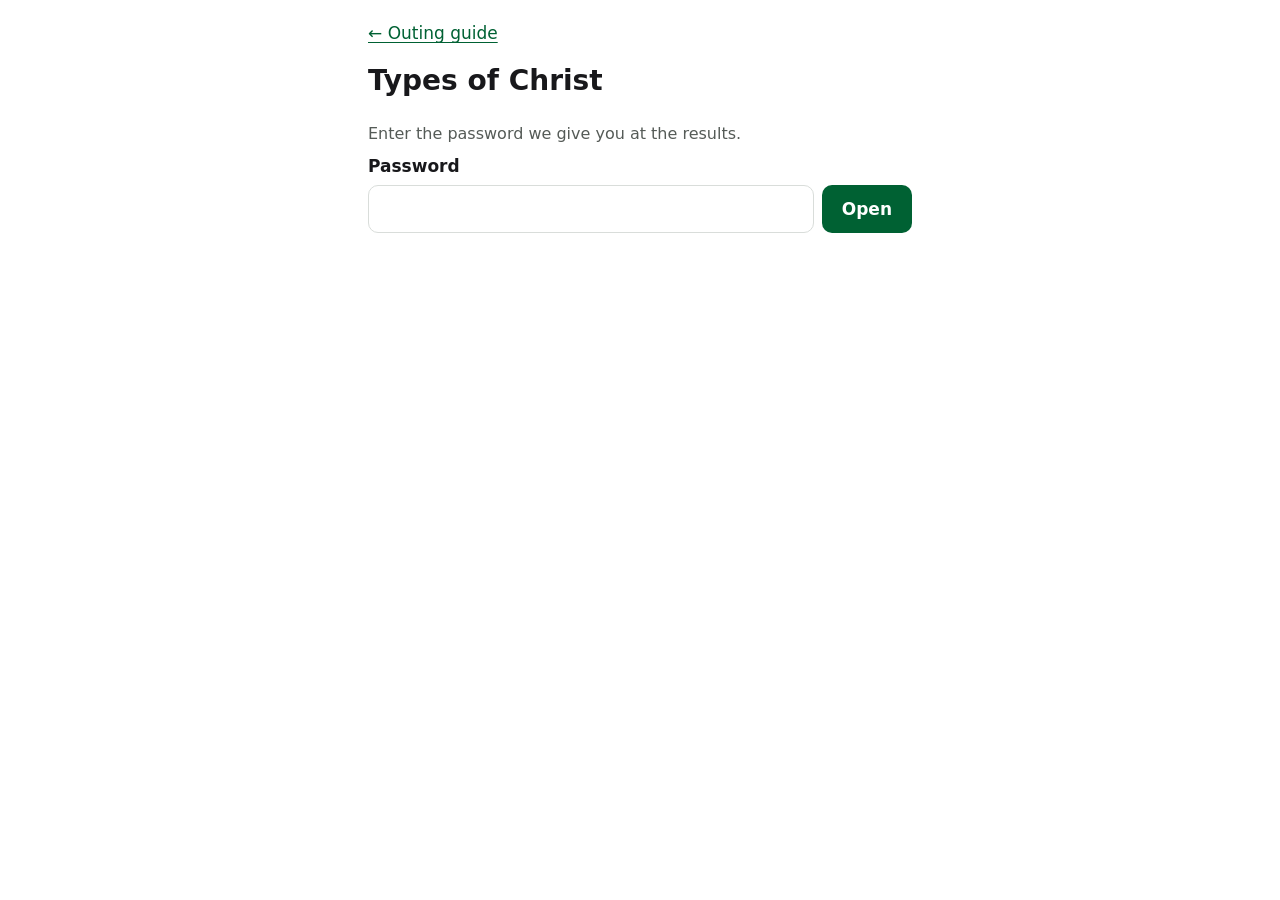
==== commit 5e9f1f42: "Guide, round 2 fixes: password box styled again; Heb 10:1, serpent and Jonah in Scripture's words; t" ====
--- a/types.html
+++ b/types.html
@@ -28,7 +28,7 @@
 </main>
 
 <script type="application/json" id="locked">
-{"v":1,"iterations":100000,"salt":"Bch6ibl6MhLXxBNLjrWoZw==","iv":"czPgWkPn+AQiB6Tn","data":"CjFpM0hBstWMShuYUsHSFVWd9/zh/2j9+TZcBxFgd/SX7V7a/uXKTboZe1R7SD3ZSc5D7SrN+MR3ErDdex/WTSJiG2s5bkjChVsPK9UcEl3WnFATNi9ZRegDsmiS3CiOFPUC+/8miymoGwYEti6p09/prbY2Li5LoZTKEPa+Y0YGKKSJjsUvDTRCInw0WDE5orDB4FUTLKb8kNRpfTig3WisIXgeeoeHRyL1Tt7Sh85q+PbzvKCE8ray2LlmqDFPxi2OgGpSbLwpcTN9NGaX0CcX5pih4efXt8Tzp0fB2KBrsosTWTjNmNOzFOdZFMxVjHyJzceMjp/gJpfQqz7amR8gVFEIR6xuIVJLOxBu0yH9lEjhR4PMBh9/hwEmUMAzmx28tBf/egjK0JKpp38/S+3u9cdwuZE2WmiDoSdruoipRJH76q6Z/AuTHoyLPh4jm8BmxJy4DD6Eus1LxFWHJAp7rUhCeuJgrPBHPK7L7MFLb03rGxDyWyc/rw+E5crPFG1e/ZHSR3VLyh1C6ohCE++MpizaMcPjDXNNijLfjveXhx3OxwiMvBfNDkiTScDYrVsZ85L8IuqNIfOgiHOntjuX82AC2HztdYfkQXs0Ua9KdcbbkV1c77KLZrKDMeIZjKJTzxnJn8WwDEbpUaW3riRy0SimsQ38COU8Cr4zR1UHd2fxRBJ/YMurD4sMgKO9IXNmZyj8oa+DwnyM7iL+ccG1h3vqzFQAWDsHQB48IsxzB/bS1s5KlwKjdVZjw/9BOYKgA4x+5s2a9LO72pfIZWHlNTjJGFPiB6H2blwEKUD7sODEzkOxs49N1o3TUDzca1++fjwpuUjj/nfAwErD04MlmDVg8DSxh00utffKylbrWSB3BklnKhfxp28LfU8JTGw/D+MyaKNx78QbD4zih8PAXQBKXeRHGQO4beOIO2kltwCixHagkxDzKQGgtORLjmQK1eTQOyimLX9jg2txqU2uCuVY5WqqFsphstgWYa7GEo4eGSe/Ah35l5mhJA4kCIU9IuKpfsHUGR8pE43wrhpjgM3bTsHDItnWoAi2mPLfMi9Br6NIjHDrGuO8B9beRXftcwH8fZlOcgjHFRaYEBXMVh2nvNhSjCO5C8m17Gh4lq0gbyiMvu8wGBGIiNO76K+G1bV8QO3pr7YxBm7T63HQVMvez3T8b2airjIbNuzmYVIElTX/dev8zQMo4G/r6NqAlsz398J0ZB8uFpu2wrCQN5/YHGDvBklHClgTiLZoaDi1NcCRE5ruihmVb0EjIojl2SfAuixm/h518HzTIsB4oNfpRJq6amA1B2JdHJKXh/Nw+nuMH3tXzj8Y/lqW1889WO7oSQeTjcNoqz/cQVuVnpNqj0mjKfL1iTdEDthn9cD13TjRQx+DGmiT6Bp+DAqrHTP6ezSQP36vDIX0FQYb5hRtM5H6zPo4JeW7pehcBWlxGiCfnmuQWmS/FYRNoud8jtXIk86akFBJwZ1F5j8U0AgLwZlzAvxAxwn2AC0W+h8le7pE0HDKTNRl6MjA33nfxYWqn0u/x3uaZGkKaF8bfNhU6KEWm9BR5KFPNZeT+1lXXlyOLthGgt2JBoMemMbXUDve22T7iBqPSC1qnLiR6spXwt1bp9/FV1nN7M6+LxW82Ctpqj2b2kLFKvXRdPwvBDLUnCYmCvJfjLBm4asalcTzVv3iI+RGOxX1x/HmIJRLmCmgtJQaOhPDBFSn28mvBXpUjc295umX0f4YaeK5Sa9hvMD7DFEdARHI8qzauxwQWn6WjsBaYoNMBPpDq3m2E6hWNba7UhfWYmLedC9GeDSYeNpY33S5+J0m6kAouWbrtdDUCok3bWoN/vnJv3EMNVsHgGsN8dgzxt7wiIjBJ7XtndEguB8QOQWbrwoRVaXZS+Y6AulFVDm6qU/1lGPmjwsPLxHN33C5uVWsDGL8RpS4GoSAYJdHSOd4h8E6IJSw+0gnVPNgSDWzuJOm+Z5cFsWNwDFEl9YgxfPLQ+plAUlGp9YXzfEoALbS0EOCSPvycoUpJR1+4o7+gN/Y2enxBbc/3DbcNZ35y8UYqBsHVZbTOzp8NFwEwh1QBSd/bwx9H4NP36WfUajcWkSZ25q/C4IIhO/YnjkjnCdw5PuLY/lezVZicu+3veiaDywurxpr7fYocDccpUKo3Zt4+SWNJHzAN4QkgTdADWiAO0+zCSYM4QvekcqNiY4PG0EALtEOjDe2QTE0yi5z1LdywgQ82MyXkgw95IPLF7cftT/UVfygmmxS74Lni6srDXbDNXj3MLEoFSgf0Lqh/bA8tciuzf6HT7zvGk84AT0ooTPokrtKwAIr9M+lvULE6sUDLBk3WJ7ARs5Mmfk3wds0oYbEKjnDCV/Fw0Wa2oVdTHCpH9MNJ0TmsFKdYGEa54xCNkMdT3fdVfxeniGVgQg+/wvcSk7fD2Ix/b+/VSpGXj617aCODNO1mbo0m/KujkhXxXUtKzPIKjOjlwcyK54oDoOCyycw/0Mz5TDSspLveQSays2oi4hQ3MTyR1IIqqpeRnPo0peN4gbKi4yuirxyyhabLOuOxUphXnBiZ1WxNwTt47ZxM4Cxq2bDf6MbyA31/Kerf57ftiF6SMmcysj0HoZu8/s3YlczyuL803GJ872gcpa3g4tVj2wmsg+hVpIRlqQNN5SWmvFuIu8tgAgS+C+bo5rhAIcjz8/BuIcuQp28LsK6IkfgxXKT4ZJr9gG171Utte1qd6fAeoHhJ3eeZK4xERt9D+4Pb4AB3yuAQzx8gf+EIbsCfKErNHS6qXQDRIvujB8z3qlUWfvyMqjwjt0xHcqvxpMoEP95g23sBHJfJ2X4qzcX6RR11o/I9A3QGeGHb2YQ+izwhyePn8Az4Ryi6CbN7PokPCyaHlbk0KDozrpdj6y5k8/u6qQPvZuMz7nMsKJ4XBCHy1kUErmlBnXawPL5BEukYGnKDteg3dKWb0jIgr6YlwJ8urBYVylEwH3r12lzY9dBBpeVsTM4+hHViBhn861EQZp88nNq4rBlLXU9k3ug4x/ZkGYcK1LSCpjjz828kQznWJ1PrfoMjM8upc55X7mu8Sc4wLi443OSpj2wBTC/QM3CiK05AjioaQbbCbXFzMd6ickx9fUU9VaMeHgLeeLKDL9RYbKbkDb8wNrttVJdzSMuSA1g/w51lvPCkV3nOxiq1/hxNuUXwMZGgn/EIzr2SE07aEdmWrSbJTUNYdamitHRSHf1ogS6fMWncLT0BcKyw+BS/XMp5dl1O06HwK8TX79bJ6+YY+Y5V4eDkzrVTxWDDKlOGB91r9PfTihN4UhpSBaZuLeKUEMGr7vp80BVNmc79piww37LETbzoEIEXNN8WLQUDkuOKAlWjsLrKSEVOFO66e3/4h6tPajSMdTOJziv31g9Vjzqnetd/cswcV9Os9yVID09PqiJotEuvs9KNiv+KiS6slHEzb7NvKJewLcpAX7tBpd/nftm4QqTamKKinsnaovOJWROtApizw1QQmlWMMOxDrNyCxNl+2fN0fLFX5Zt1Vwcx7F5DZnzH1g5ya7ZGKOjEYyXco6IjfG4rZx66CbPvVXCK5S1AT1PNG8eYN/DI/jrLZEeY/jUIV8RyHEP1yEEAca3TOchZJflmPSGsX8pn+LpFr1XM90YhJdYXoBh/M47IBBh879lrPEXAPwkEg/wTtIz0pzC8hpxvsD9QSfIRQ8w7HGgbIpTglq88WNaNI1zEW/9YR2I8jC/W+thMTrm0tjfVhJKWMppKmNGP2znYha91SXz7KVrfD8pN9uErPzOd2RU0iJn1poFKq05/BTzz7HeXh8ytoujyXRiQoshCeC+m2jdfF2O+cYmuX5ioQ7seZemIhleHCTAQmlwWKU8+Iqzry5Oe0VlTkUqPSPKznRRf1GGw9qG5TNBobngcvw5R2ytLErTPIpXYOkgGvx3adU+qtLYqmlpCK6WqfkPxFclp4RLMxtHPL88Wpw7B/v/HZKEpsaAcrozfzzGbK7hzmEh0R4m177cclt8xFhRNTzXwL/DJPVjTVRMGzciE5cqAkxUa0iE0wWb0Uf6n19uDH1nowxQBT2fIRaS0K8sSdZKRn/ZE3cnZ5K0EnwbnD5QDImBC/WeyVMwQkGMgJgWv9+mDVwVkU+aaqgm1ZcgkjdKRyhriqaRadCVh2V8XTPLZ+LCtezBIvQm39Ec3h+xa9oWBDEXl58uj6sieVsE7NlOfigwtt/SrVxXw4gPpookSXrja3lMVkk8X2tics98ihvGsBM11nviNtPZu7GhCMzQ0SDjLgP+RssWimqYULp/lULEtZMitin5EYUC+2zyAikIlnzdejHqKSUDEhbIt5iXbFQjUEbjFC5QLg8gblc2Tejf2enhcZLYFbBZF8vP2iUso8zuxVGY2LhCF5yVCf3Vb5G+x0uIJSLRCPkEz05jAue2H57fcQeb7aGkFReNf7QNB3917m8jCbvVTAFwouL9/k6HNzZs8GkkPqX5zofWtleEqMN0jN+SHgvX2euyqZvoa1X0tYQ88rm7XO63ODch3/yaQMlNuM765w9pkONpmtRyGhYF73B5kyK7fd7TgWnQzE6Zo/EUDhlfdcqUpWSV0dy1f8ETOjkZQxWwCPQVFTGjK+/NiLPkVIbWVFyR8ZCtrfY8r56GsoqojNgwIxAbNLBIWV3sDwwMumvuXTJiPxZRoTBsArgdPuUyqk7n0i+06HRemIigzQx6v//[base64]/GvzBJaUxp2c7PP8zDg04YQEuzAOA6ZGfYOzTlf1og+GnLTSo2uyegTFvXnXFJQPL9Ggbjjc8/[base64]/2lHb32fBEjxchOx9Y9pt9Appsk8LxdMG4OotWPmYL6WrIb2GOoetSNzefTRMH1XTo2SOpthA3u91nZ+9078sEOEw7TctHGime6CBu5+OH5UsUMPggv3YVLuWh+/Hy1LkUZFCyr3i3v2pp1Ir8YOIHvQs9IQcU8cjbJgHGZ4/p54UJLr7BNdMorlF0h5xOCZsOynUUG1vFDBVBOC1BrTIQTYJiL5zw8BTlfkTiOatYYEwwAdxrVlr07hlrOAuGB5eqtCDl/6PpVooRBHdbQTKtHMMFfLG0RCCeSm0jQpQi89EDhmB4vvEg6VPHJds2jVrZ0oip6JrZ1s4QvYYdGH/U3HJFyT+rYEIlJGhcWp/egm4vjqMF4NaDTPebj+jS5H1TkrkaakwBOk9W+y7gK1DLzj4Hdm689q2miNENJD8DVjOESfvka7t3cZU5GGYDdcnc7dBG9w3csQBXHSBJr82ybaVuB9WSMoHRp3iTIJ3e8ud3cQUXCVFGalt7PsDc2+P6C/2hpEFGY02hDCf3A8PqpR/yJ2RXHfOLtwAWD1urOvwwVhAdz0E4gerFry6IOFqeUVpmIaRGOnKMXt3FYNB/oi8xDwkNfOWx/qMazZY/6SR7lG0DNo9iC9sBNEaaiehrLNVCo5zLNpkHlmMsATQpxAg9au2aHS8wtpgrnpg+njTn4Ra8KYQqAlVGXBtwgF6xjYeFk0ntF0LXwlTtuEWDdBUGZo6VE2WIzjD1D5Nob5S9LBi6EZCNpEeg/XOunqCrGzfuovGxWkdoUMvUI/j/d2iJOYBmRVdkrXz8X68RbVS5QObgGh9ITbm7lVKQ14lXcutvQcN/dF5SDBEgDCNwe1TbP2xFE/lWt+Ik4fuBnQABHkN16vggfX9lUF4TOfZy0ydL/EMFqljfHFMf03zUV2MshXhWKxxFY5DaGz+guvVeWN3fyR1Y/XyGmoraC9h9p2th7Uo4ImVqAvQOsoHloblcpFAfWv+WvLMmfXXGvGrui8387x8Y5U/Y2Lci9rgRgfwKd9fVC9z0nB8R4gEtl2zd3imYLszD2/1q4p44ZH1ASMGApzOQtFhiHMPeWd7xsSsSvQAMMfdexTY4g0V6pRr41P6cUt1tUyfhbTlWRDCHTmT6IgSdshIL9MbKdvRom8MPJZv9pnswnYAHLfYdiFxMrRAp/3KrvyM7RTXwYTxgJeApCMTt3Df8dUkmOES1MYkN82c35pZiJG4cEdzrFJCNUGAoz2spBZQQUV3OFYoM+ocC0Cjp9mE2O/keSCJaYn62o+cRoFSbU2iDDTd6wFsNJtOm60y3easjTDfTvH6S2R/JvH5Ac9ZykSt+X1mPDTZHCGVhxHOR9MLMPlwYfgK7F7sd2T7D7FqcMyfsgizq91RXzI0reoSus4gIoDI9YGzqub/YY69i++yfYHuOJkOZ7Jycc5Vb0+wSlk5u2SjzBV4o25mjzKtlmnr3SgcS3Oav4ezk/SNADtbIjuP3iBA4CjS57rCuqtK955JowOAPeeymOc34pa8EyVDkoPulfVCBc9F1KaAs8APE5DcG9oTRpzdFNZmzwp3h8PJz6MEqjs0joTO1whB/08c3Y8IUczEGwAbU0xnagsG7ZMINYyb1dnS+9QJW7VwFzXQlflZqFxgodTHJ4ytG4Cp3RwZ+N4xN4OkTJh0tGIlyCraqIU43++A4yWftIngL5BvzUbjG5hUEm74Ppv4UJqQZYdFjUJBZiAXlY+JJGND3Wzorz0jVD1DwZ2souGVLuKnO7qnZlX6mhvgecMfUN/DggLWRRTJglLMcSuDVoaxk3HdKEUjxfzy49JY/[base64]/v76Bn3JRfj7pP/YcY1T2gSJye7cnuuUuf3a0GALGG03c3iSddZrgoe+htvX1/FyiMjxRi0HS0QwI5OGdQqWOLQQ9QBYIXpBCfprBszoUt00YymR4yU7n3jH2ktvmW4BOQ7ql9ONY4RmHxE1at5ot/1UwUQkwn/iBqbw6Z2/7gkeSnCOQDG6U+yVmw5wrt9F1jXI9tReAGtYLB+uK3p396t/vJHMhLcpeijzEBwLyvK2AITJmYCE2ugG7hJyISE6irPDI+ChfOOxLz7WsUradwhczo1X2CEm9ki/gKunypiUEkht3WgulpIy4eetH7YaprA7xyW6zt11qDg7EeyIEdDANTHZqslzW8gk01Q9+N652dNLqhpMoaoqXoen1si/n/AHCAC8QyzcNZ1P3ZS9i1zBCs5RyjB+ay3btJX/PDZwzUP+AbEKOyeYZKyX6vI7RGZy1cRdPH+methKcBXfc+tcCACj0jXYVGwCUGVVLQRKzSTl0dDGHbXWlwkau873f2ECKWXBXmr4GMln/ZcBMp9SXjXWXc2TCDojD0PiAwm/rGP2nRCxccgDxBlbgmtEUDoXDzIwgae6dyPpIvFOJl7cP5K94izSjjfwmv4dEukv7RuONomarZV9QAGwcrKFZyI1tavHx34ewndRuHmkNgFpNOtDpWXMqYP3GTUqK3tgcO91bcPlyCw0MsDoaAHOtwoAzL0xIgFGdwGaAvyFvC5FKoR/MNpPU284eJTbg77ytUMUkRoRFrjOUeBE1usC53LBxtdDs1eAxUHh834mYcQXzEFOo1XQyvsw40cutFm5jXborGp/cB5cPCaLRBn1jKp3aC0iJcDdKB3QcdcMuKWOUZWN1DpBPv8MJr/7OTKLmnIZTBbNRJ0ju1MG75ldjqy3co4hwtZhx7a8g5hfVFUfuvHeylavhemuqNU8CVr9ICnoLxmVzyb0MRHfv6bDG0N/AbOpAp5LkA/nrn2ZsffOgVKc+x97VEH35ihCmy2ocHRsooaZpdg5D49zbnJ47G96nQkwXM27iUOWeNi1QOWLsTEqnji7hPxmGcFrmIbFJQie1U9goloVsvjxc710+2UXoBwTabbWjO2Rqjo4En/O1m2+s0dFGf8ZFfZFQQqYmQ3Sbb9tEztHvZ3cChWCrXhDidrN6puRN8shHbqk61nrHQnbi+eyp5/Lur5+4mCVDb9CKQVl9mAQOoUPtBxisqCR7MP3diQxzmmpe27JHv1+S0NuZiiKN1ZUiDLbwMj01MEK22wtlq8QrhlMRLnR2mnmBr5wp/KsWJJWgLC7VFH/fkWAxNBls21J8gCGr5THze2/jh9hADSKEOn3ihj4G7OmWKAosMYUc+OLcVJZPfjDvfZ2bFj9kdJW9wUKUI5YJT+tQpwPcdZ576vrgqBj45XVPGIkNkAzMGE2doLL3k/cR0Hlvpkt0K8kmCP25yZm8o0ZgxVWfH4TVTB5wJ7FjJS61UbmNvb8P9X5seasdelyFOY8tEXCnWMnfOF9zYxg/qMp1wLjzVB/4deWehKTPO4K9FNsxyOBxfLjPm6Wg4ZAcIgeih8d3z/TbYQS65dJe07XTkbcWFWNZBeCQWjnoLFZ/DCZN9k89RH+KYgDJoGEA6D90quC19LwNxbYwTSmdAzYSw1smGGcUkpVPD+tVU9/vkl+BqpG232lG7Rjdpse3If7VZw2LVPXo98tdtIb0iGjCFabSYR/KJbjcuxj+8625fofJWEbdUWepBCn/sNOBQ6WiSr+WV8nJX6dzpJgXoJqDdraivhcKnNxUt9DCkssxcL0ZuIOZtE/Z4ZggXTLBLAL9yf5huJFx/0e+2sCmMJ/K9TMCKQxKuolxhnrtrpJu7cMx2/c/JxVkphuMEkQHrpS1nSkNQySuHde8x1OCOUYfVuzY9Q51CfaeRW8S/WD5CTQUdemC7WTxzCZb2ib00KxRW/94H+hrXSy98nJ46Vs7cYLx1dgbqNfM5dVPL9by+ZSyWmVE9NGVsWQ2Ihs1fsA9OL9ujU8qacvrssiZyZgq/ru83qm6M7xflAWza9tGy22nyyUrXhmXoskEA+PjtDU1lpxWqV6MBQ5ih37EX/wTP3n/9A3luk5z7hp34QY1AO1huDE0kBQxeqS6rVOY20L/OUITgAHp2PpdAru2yQca8ClPeKh10HyjmZe7YSwCoUTmRggPMxJh+ENo+dOUL4pRsSdtQiiR+/0/LwDQCeDqRzIhN9nmO2KA+pSIpYd9m14eNpt2CZl9Ni93UG8agZ85UeLAkegYK7aGZley2e6y5I+0AdwwB5pks03rdBOOnQrOnkTwXkp5KSmaksWk+4xIJXDPyt3JGLCWubqJS978uCTwEyn/fTJUdKyQcYHxFwivzfRqZMRbMvnjgql78PbIUIhnLUHTVAQIECUyiD2NiTn51sOnwMa3H0ly139dKovgtvtNI/Xanv54u5QkuPHgjmfY6IFEM7DgS4x53CQ1TsyVO9lH5xHxbexxpWx/zRKIHDLcrdBSLT8IOYua8/Wf++vq+eUL9W4xNVT0c5SrJs8XWMhuqsKlYXbhfkn2REaacDzb9el56GFoqwcpA0y/zXrHQGgNNDYjylDK+AwZl02pu7g9wcYBmossC85t0c1NXLENqNO5GnLXWlVnc1Rv9Fsz2OZxqcwTPTHTaKwYfIULCFNdYTGaWWtUBvvQvJcFqKbWjy1IYLr/lvjy9MuPxSw/vxrJTYmeBQCYM3IgDZGR1mS+xFYgPZLSNj1zVnAulZxZzbV8WsHbrOTBNvC1LG4AlcDLwNS0NjeKhWLJrqTlFUQ3aJ0SmjxIF/26yC7l7E3OfmPB17R4ZOwp2UehgJ1kKs/bEmAv2gh+YNd0y3uSk7AkyFl9bk7gCX0/eEYtbIj34PRqXiCQvJWbqireq2XJpqxXyNICeV0JuKTOjoAazv2c9MYDRb3uo+yausLcfMUm+GxybQ9ekz4DfBV9Wn3o8x7AJlx8MfulAobqq3WB3DTXiFTdqbv3a3SYGF1cX09V3WUU1cgTsb+we3YtmABs8bs35vDiGQB7kq/ee27YD36BrvDbqFQ7WvUtD4MjWq52MWSyPjqwfj8hpaHJUbinHb92jF3nnpcc+bmV0J09fWz4vsLkVRl4qdvGdmScK2V3fhEI9duW/v8PFy3cYS+fX8nHl4tNzOwFHWe4bQTaILKunuC9sV5aI1mamyIsw0qMgT3hx58sc3HLBR8wWOqJtbZnq/0a96Fz6ZER/6EsuxeO4Fc1qtGK7vkxsjqdfIHl9QEtR0fkipuqbVktJJxYOptaKAaX1OMmHmRLB5M4qLnznPnvSHUBHpjnq0WhOB/BuXerZp4w4YaIxdvRJpzhEzqmV/X6IveE+Z0VbCMEpAHOYF7ydjzRbQoZjMNnUvGIj14OQ/BqXlfRlDk/csGr2ygZtB1PgfI6T7bPGIwMZgY81f4CKvrJTHmYH2oO1J204uVIYyGsW0ZmXHSRjMZrE1gyHuyRj+/WL4tGzMgZTJSZeQ4PC0LwfX4mfGBK3jieWsuuDxJx1J6Jpj22IqBr3aZX208gPpl1uutQ1G345b781Ir3SKkq/xjyzUHY0qRmNENqT9041ZAsnwi1++Ae5YGXg3Vwd67FTlVXKk61krkhlvuEDAoVpSYwlh1Jtre2w1gB/sjr/juwC59U3/L2A/jC+2/8LCdA8NYFFJOW9HZ4oBg8puZ29P5cdhRDT9PISbVJth6Dm4QhW8mV8VbuSIOpmoDDvjxRLM0fWuvclymem23SXQbL6KsdRfWShfFWZoMYC1UTqLGi9f5eyoBzlevr/hpZ6zPj0CCMVPt93BOBguTJqtHiDd35B7L2zuNSBYU7o1kNTtRn65w7tLwjpzTg/n2GB6kNJGzd716XiwC+5Mik6s5er+/WgeLjLD009S9H5L0iJG2w3YzQtiI7R51CCocWGnIrhJtcrdHsCrqkZd/Uqm6gV52TlhkF21NmhxojlLA5OhZ5GP19Wh8a0lX7peVt6HwuZ18Oyp5Xg8jnGvTOPcEhdMC/LRyIcAs+kb9mwaU2XwfcKXqUOVK6jRXdsnecLge3PVVSXNa4V7iJpucHNZGBXLXo5WWcFwR83BeJPCmAnX/jVtJNuuJul2Qo61qlGw7+zfYS9AJQpbzmFgaWphTzeoa2ApdmFggFii7dBCZrK1O3WY/Yrlf3qv9AC4SLsndlv5Ca0aBg5ocrIP6/Fvwn/coVrPdzn1towjZq4KwevCBKLQBrR0heU6dPc8RSA1XCONdQccmiaNlzrFydDDepQpHcV1dn0+Bxcb1rGKqpV5dk5hUiIR1l1Us79mfXvJ5N6T0ebFjiESWPfSVBxJk8f1nNSZCZwEqzXeYJc4a+FDkhe2q4yabbUXC5oiP5Ra2Eg7LnjG596hUhoTO/0qgjzzWCrRPY+mTrlGctx1TFdrKGtBWqPAoq6eR2B10yfA6gYkwVlYCBH6NUL+Yb0xcPo9G5zPCf0d9gYa4ufaAVDYTxicpyCljfXxWnm96flzf8qN+3fhKz9GdWaw+MJZs9Hj2s2zWZF8Z7XVOg/AdkuA2Ajqoywo5uAuTEhT/BLGsLA0Rr9lgk3CcEVq0ho3/Sdss7d04zAcofh7zE7AQXAf9J9OpHp3mkdDqcXR0fubOB8LOSyFTdfyAKazFkjvMlQ8Qln6cjPz7S1TOsVJxg3vd1aag5ub2n02pp8n3CQa6/adlXvgGRBihbNXha9f3gf08P8P/H+1CQX2sGKRmxxZ7cUREW6Ivo2nZOsfo6vnVps/X1I4sUHIWulCKyS5zvgCZllRdam+aZsVMSJXb7fVNEcsZApmCEaGmAcX6uWt7Nx5r/qd8O+WzVcJNkkT42x42DLWT68up3HxQMsnFeAPUmRFzSNzN7KsPzbyFhkccIhnToa3uEHxlQlAzP9EkvayxB8IuGguzMcDrRRQ09/YBZpJdIkH+yftTjV2T1iN/5bYbeHRAlCcceXTJhZ6CoixUoLuF+JxH5y90eSbQVegLL2hNjQUpxd7Z5hiOFz308ap+16gDsoguRCx62e1/KriSIXnAhGnWXToJTS8jfIXINYHRATOA27HgSWndFTMGquT85mD28K/9Z/hpEJxHK3a5x/RiQUip+gSxeAZdWAvdZURRzZdHaYCy8pViHORhM8d+X2KZ1jFsqV0Kb77TGAXg/I8Lw+4bKmbKNiR4ZQlkjtRkPSNpA8LJyIj3FJA6RkIc6jgyUq6ExHs5UX2qzjq18wtOM+E8EkthEPn7Ln5xi/R2zo8mPts0v+RQDklZJocVDt/RwQnnC4ULUi/iaqY5p2V+Q40zUjjvUiFp70CvQgqHgYwXnoqWrpIdV4Dk2bW6IPUcjl3ROmFUvxRHYSR8vkedS/o5STAGcpTNQSNQQozL/VtY/+Pm7p2e7JqB805Ff8mBARbqkh9cSWqL5Ns7mgmHW/lmkQ+q0DyZURbHHKxGmmK/XBUnRQO11fH2hhgTmQaUAYzLhYxkuOtfxpoKPkhrlRieA7Dh+TsUaTUdEUeqFLTFjzbRF3mZm1l8WhH6irGNI+nyoXVO9VvBB8hujOtw+6qkqCBc3bDoRrMnYv4CpMl5l/UxaHpninlXPLmQw8TS1SqBDmiFDBUF/YJRdZ2aNL4d4Md3sLYenQG24kXJfmEKZA3aeERhlxDbZvwp6L5WOyEiDImUjgc6NXpX7D57IYrATCQmFVnx4AJKH2ErX5ykEUNtJnY97XNxUfklVnyyNAMpg2T7WnJkFLAyazPlBDc+zfUXax+I0aayA706XLmNWw9cR3Fn5V/K+gQqBPIIpP+Z8id6EUYosBGsQYYq5mlN4rzwQY5iWeSdC8rfO0GkJBUFFzfh/u8o+Q55JRz0kErTfaR0rBIIXWyxnOCt3O+VAQI3bKUFtF4SPKdksZEG5wBNTbJ/DwIPKUv56Wuf31q4O/jDZMh9CcbbDE0Tx0mX0wDfP/UAYVzXRJ8IX7hBBSlb64+QAZ6yAl5Ws/95k1gnSyy2Gzz5CBQ1GiSEhzq6VWEMbVy4eGDitdChEsNDRp2aoZIog7GdAVVTCXFvm5uG3KxV8VOpNWV6na6XfUD5anlNWcpUr7kBseoiwfcjmGZp8uHxIENHzE4trkbGDhq/EaQcuUu70WXzc1Lwo5J1pFo1dnpHdfPdtUPYyIVJNzqMZextn3zcIw5NgsrapxN/j8wNILw11CWMBjhgRpORNnyjHlF46h/lahlweuMDMLeGE1vX1pFJ87qHlOP0SVwaBxP46gGUE2i37jpDDkD0URI8Y1NH6ixIk8E+nxv92qX/pLBK+DEeJQIfNLoMlfmQlRvtveChNPR1Y3qP+JOJlT7Kc77gcj8EAmLPnpsRhaiu1lPpd5syYIT4IfBGo5VRI4MWFsNZmG9f4OKRiqFb6QTC3u7Ch5Skqc8vNx/xvezekdGygBUfxyOVEy/kJN5S+DMzd8GDkIPdXfcAF6X+1gD+l6uRTcG66SxhG+UC8SrR0J/Dt2EDiURfKvOpvGxJoZsXmGvEPeuwljk9mwQ8hLTVS8EW4MIj7F5EdhhLPSk9OBZy1IkNEdNq4hrvSfdHQEKTYI1FhaxcyglzacruHy8ey0hMWb/JdLEtCcUvC8igKD12TUfRpXjpcnmSDn1wy1A35G960h8AgCduaR3H9l5maVfWY8rBc6/Yt62sy0M51zgh34kWgh+pYlZt7y9wF7HflOr7JK+EFLxbTbgi7/duJMbS2b6w7iq3SHnOvH51beud0kuajBCcSpLEQj8u+E567+GgxIAKfaiLSZGKtbuFFHniOtbPC4FNycZJJ5ZPzhaq2cjF2oA3B5ZJui1c4J4Ys8J1q/WGQ7q0wY6b1+zJItb230M9i/DnF13bSeQ2ZbXPOKmftiIHJTwZqMFYLNZ/rMI7b41KDCVzoXG086fL02UdYSoyjzp5SFtAfZbm8YIKLW8pVtNPfXNfAFEks6Nm4SHpmZybT8sj452BQgvnAq1VYHZjDSL2q1dWzGifnHKgPix0hFt8FdRtscwcOwYX6SvtvvpUUy8KyrtvS/pqDDKZ7WCVequlruVmvOujFPrIxovXpIpGUeJYznTB8YlEGA9hNdEGrKNukiqW2FV7sHNTE2vQ+4t8CoEdcMI+TFOoejOQsqOUFDsE4as93kLECgLHY54MhzXE5fdibCNn29vT5iayjKvAHYlBfBhv6LfUBlLUOpvII408Ud3bhLhTK7F6y9OoyWwdLGxjrrcUG/iOdA2Ubx7k7RY4eOKuQzNogGcq3XvSB75Wvoe1GId2/vUrwYVqBGvSgA15tdst+5YBL8yPGVHVBTwffV/[base64]/B9/VtITDXHVSzafgXPXK8J019gyGD5Uc+ggXLHytEPO67fzgvz696Y5JSwD2r1x3qGg6zwCkAHj6A5LIfmvVQLJSbVvIFKZBe7buglfjazq8xwjLQ1Nt+JkRInHPr+b++YQey+9zfYTSuHr3HDPBBcfHg9lQxCNUrC/g0HD64MFa9ZzGvuQCXCBWlZu/7V++79GnLyp4C2GHJcqmwgjNpACsBY1A/YyyIc86fmiFtUj6IebJHD/wxPrBZoX0XlSzBzJTxL5wrNGy0YXBibMGZTK2IPE4MSIUDoRth/R066TwPf5fiUnbQFeACtg2camkyrhJ56sD6zF9TzbsbWFWiZ0b3QetLDSc6QtQN4blTRMWkIy6tfJ2NJyRO1QJm03jnwXzzaOduRXmDoHCPWKkD0ZDpQHPo+2xmRuB/qCzdhLWXDlwY5KsiC4Ad7Yh5y5Q1FNZBJc8d318UKIweZPwfs6KxUp2gSkOKfrQt0O6WBT6FbFLhAyVVvIX+3O2+8BFb+vzXAzcES13QB2oqh/6YylkfArOx71qlNrTrw5t5aK0I7sW1OHtgALX439RSYu/wBrAz+fXgOs/k2B97Hm6JgGrXmiD9SedZhXzVls51t7V95yEOf4DomeSGu5fHop9LDVKWSAuOylR9jdRJRKYWaoOG2kRABXe1qkvSjdRiFd7B0WOTk0IdZwnng50gv8waJoOECc+Lea/EwC3NaKXbP+fj2rbovbIXOvHsyRTcDv36hRRRmUFatZzOHxPLj463gbKSY5mdG/ddGoL8KpcZ4uuVNH3DI7eZOhgZZrZRK25Z+EK4v3JHdO4gmeLVGtlrnjEjUowZ0K6oqhHEu6O+CEfWRAaL1lP/wO/0DYUnv8jPwFEMNfUbx3Y28bbTcdJ06YBRuJJwH7h3TeoWcgOJxSx8EZg+Px+WuXYRMbmLvkJA28wNuas4oH75xVq9qRTRo+boIzwHPWHJu/73FATZr9nCINfNrVwehYZ/+tfUVFrcmy82QCunMXh6gbkngGYiyb68/TzoCwfBmnMxb54igd5hBlfr4D8Uhcn1WZT1NjI3hY9WHEFF2j3HEHRQGttHjlr0DLQFqsPIthvUkK437ywudFJaEIaxqp/[base64]/[base64]/Gsph37XGTrDAFzLJC6v9B5gtsQUfkq7azY+QcqLom2u/TiDNzxu01yHmUAJAVFZAWvpo7FKJZIkraGgY9fTXKXi7YFWjWUJiklDvZwxbbHNZsquDLpYDjk/jbkXc2si5mqBfNPDiVuI4nbPO/P1XahJb5lBK55xyWHpohW0MiAfhhm8Pz3R3ELdLCH/NWAjNKFwTCUsil1BkKCZjzpv8iTCkWpEol/zvx2iWeGLbXl3SVlpz/lxy5wZfuYMwOxu2/3yUF5lj8mosSB1LInkI9vtqsS+mUsb3Wq7TfK8Wmy2Jd0CYfF4AyQMrgJIabAvNiYATgl/32PH8mXb1cRh42+/ZAW5oMvZu2eCUS+iH+DKUd1RF+g/RQaqaNWcCf28g31yJ0HNRdm0simVuVbHdl4okrbW56BmGTwzHOVAt7P7inYVDkJBdfhEVNxx9mIf3UiJzwEzf3DQdmfM6nmH/TgmYxEJpEat/gVdKkpjeEvJBXGucRp28NOjwDeKGByZcs1OKfFtzDOV+NhnJGO/[base64]/WKVLkT7L4ZOXmt08Wx77+dODbqJLcZh6f4LUqhfaLO7ILNKL57ToBJd4ddFBr43RqKy27lR21hxVOrxkMrbj2YXUHTmOzdzPZxjULgnnOJQ/KiI/Dz2n7eJdP9De70dYesjjMZuIvCA+mTjMLsfbr26dKOWe18El0hEwcthOQc9qwaDGe6cPjPjWo3eIfNE9DRqnNeedjrRM4PH8omtJxxGlPZz6BnqAP/um48a+k7IKkjn/oUgA2pOecPPY2noPpwduPbvV1A/SmrqHA3Qx6mzgCmAkg9xtGBnGEQDUKsxiFu3dKJkVcygqNRFtRdmWVBW52jHaqTbUKtyiYPd5i6XVcCqt6iviBUrBIe4el54O3mI0P6EIGxM7nde6vfV9rf+3EbijkBhsbXB1tJkM6VujJrPkXjTkJOmERbyQ79uTEMxnfiJX2XlZeo0FJ/SBhrgRnQwTDeg50VpmfCg0Ltg9/xSaZH0Dbpjoips35By7RiJ/[base64]/tZkHfLYLnY/4HDTKVSXemwoGKy4UoYmqtaAHgl4qolBhjAWy7JtylEbJvqKr5OaK9sNYtx1rAtPa8pt2hgvs7Eom2f00hcS3JhaqrNwUjQeL/cnrk+pPbBewQv4Rd0pxwQOKEuIkakrz5ExDa9hGNes1ndBwQbCLnypjDMOnXbrSv9VnUy4D+3aDEZPxOjt0pPLgi/1x9z+HR7XiaA4bKo14ELRFJqlzhZed4NRVRYOWqBdtzPrwBLuTCOa0fwH8v9ZYhy/bFMhuErAJSxLdaSHn8RDANO0iyk2sb+E8pVAWY7SVC9fsBnMf93m+yfQxyDwbgDaN1b2DHkFhfYeoAJqJrsuW/WoCLowACW/j3n9CbLgL+ZnaGwmrdrH4Wh2pC7uxduVaRS91JHOlEp/JZdgHTMGXoIQ3VKcRnlfZoZu/rPpFGRYpbTAmylw4QHZuF7CdoWgc0oo2BQGGNjTcEk7CvLUaXwwFHcBMi8KWOgtWsZJHEkc4aBLBdA9lbKxowodH5SaguFObpvICsSxG/5SNw+AHtvAp1KANP4vfdoam1soprAFYRCEDgtyR0uLdlrv5khX0bxKplkVP939f4PvaCbIe29SHYboCw3yecxaBZiqGGsmnmUalK7dJra9cClZQkSy+Oja2vfjJJlDy8a0V/L92oFnphzA9hfd1NEZAXVyz2ZfklvIAlk5/Jv186JAgbjydIvCBGfRTvds6A/624lw24OrYtHcJFfSNbTEOEv09bgqm4ErwpnDUuyxMhtBouB9Ea+q/LW48P2NdB2oEuJysTggaSEkMS9ZjuRT1wuAvFiU2B9HQo+glZnWUuPyLgSD7fnhvAsMTnje6eCDxA/X5fX3oR/LBYJzjIb8MH5DePa7v8E5eVP+CJC+FtXuNg2Q3PtW4IuP1w7fNa6DhZQ+DCPY1U/HJm+C8Gy3lMPNFvrRibU1XD1zv7dTuNwsXIq5di6WFwB3dE2FmmGPq4wMIobF+koghEF32lQpa"}
+{"v":1,"iterations":100000,"salt":"5L4kjm5W+vEnL/RxtjlsMQ==","iv":"gD9DCFwyT6WMh6pJ","data":"A2dF0mro5fXmWVfAj3RJLw2dNBQKL0XYYJvghSBw0wJWbDly7yoD8g54+VgeoCviwUvqvhmSpKI1L4MNuK4zTdV57DJWYr53dkrFOtUc6oBA0ZQhjeJNTsnHSThPG6V5DSolNT3g5Zf5+tX+OZ5wth69KZ0+ALAl7JuJq7cI/FFUc2feYLNf2QbKEpYnaA5VOlUSLy7OGQAGLnjIdbOzkfrZZ/rd2hpXGqQMm1M8OhP0pzgTvWd0pZCVvL72FO214nLaHv2mUHUig50uAT4fX7iYYjBsiDDIQcUNBndu6yrVUUDPgxcJIwyRJYz+z8lHzeNvAt5Rdr9P3IqpxwIzvG+V8CqUClo/KWoX9pqW2XmIqNrFYmZ5gAsThtqJiq9xvS7N1UdhYshBsQcY0UhpxvIrbRYwP6Zk1iorGAC4bsN+YX3uksgrQCZpoFspFtROcmxQe4UUxyTo0dMzF9kBZgDPpWYGkV6d7e+geT2mFhaWWUZdWSZuGk5ogQ9gimtx/urOrCrc3uTX0CDXjbm+8uuCnrlrQSsW37aX8PEzkjurMlRRIFKSlSJ1HKzyPnIYM+hrpmaEdJopduNfG2/sZmUjgkwmeYomFOeVdfB6DFow7m3OWRe28jU0eegFicCcYI8OC+343n+SiZF7W3qqepLNTCOJ1mu9PpD7+F5bKywqpYoeIWVqF3yT/AdomnV2qS+Aq589cs3PDUP4LlFBAFO1/xQ2JazXFbzfXaSMsHccy6xwU+PrF4sFcu726V0usUbI03KgUfe3/CZinGqHQAbijkU7vkcO1C6E1/JKrOftdP4rQ0/5ZZU8pw5SO9+q4a5DI3JP6CD0LDnAAaMymm+z5ZCOIEBpOWdfqGpFNUy7kxGfh7lK3zXH9QhFXwkq6pvUCiLbRpBv+NusVXRPoitcKRLxkvfIN36oNDeJCqixNpAnsZ7U4+3vEkNt9Zz5rHFPHXTGFS1LWZYgu/lN3Y1Mg9Zm631CcRax9dGMK/bJ5wfrP6rfbn+QRyE/XcUWAbZ5ZBSwTUf8wHVdrjQ0dfMWx/Apodn00LWzaDD3rVjt46vau5KZfx41uNYg+EivaxxYsmkHJXYH4XszbijHZT5zvK+BhxFLR0nJx0Kav/mhJt0yRd08leVCMx88LxRd8Yhx/Am/VXq2VqYgC/gjC7/[base64]/6R8mlFWirtRvYdORWteSQdxm56dwVuOpb6z902Xn+PF9JvXneJ7l7jf2hwDjtU7WY7QG32e8SDoH5IM2XdIV86sGedi+sU0lqf74lbAflHc8YdSe6d2KenUo0T31Ie0HrcvfttdxIbuk3xUi1qTT5mxAzcFpMA5dZQStpTt6aN/[base64]/dPJnomhqH6foR2AKiUbdeDXrX8sRZ+9Rt/ZPw2CKZ6m2L0Q+ME2e0K3fGJXD9wMUYCDXszK1ep5Kyw3eB6kqSP1U9Rjhr506d5jBDWQRXv/NvRZdM6jnNbhz/u1MbJE/oVve1evrdGSQE7mVmKR3JipLTdLX8Ub8NL55ndrWqV0vT03W1X54Ynj5l7tn5hvMvPCrEOImOJTrSx26Sw5raRtYri8YuuxOpViu2HCFnN/HYm+ENdmtDr0AK3b6/gTq9TgHFUBl/krtaPzu0wZYCJq/zJg/NYkXzIAzmmbNcgmKmekDvr3pgzOfIARNTjH9w4VHvFq70i/[base64]/hUDO3aM4gicKRcmW8D9IKph9Xj3VrTonH7qaYql36pBRTuv7a8UexA9ekZlXNmIOtu06sSLGcgbhCQK1r0B2U2IS9gN1qoEcX3QEOJA7QWNYBJPmGo7XQxqxLqR/nAwQQNZ+49xKTYhju6xfiobqwkgm0XVxO3xsrCD645LLYxfUd0V/R94d0RumEJOuVc0GaE9i5FTqaZtvPfnDfWCrxm6dT0UXTtZGlhRgpyOaMKo1/[base64]/nrSP5+WCU+cu7Es8dEsj9Amp0c6n5QH3z06RoCtFe3OMfgbRxg58FaxE/SlSZuXywUSqIchiv0QEVXMwvYTJkQ0dGkG2bs6EY/eJ58w7U5jWEA+9GNkO1eNvOhkMH+pwWwSRrpcR0W1DCnNc2l66ldzO/ZwMTktWScExP68uydB/ktuChEcuVRAXuMU2V3Y3WaVoXYbqr7878Uwggb6UOVCkEa5QX1hqyrISYS+VWYFCCll2SL9hdXCzvI+t9iUW2JTJJ6PWQyHnDE/P4R+MSHmcnoQg65wY2Y9pMjFP6pXeQVoYuFr5Gs+JE6cEkoUPoJrJ3wrXIFZoi72aGfsULQKQUsjcXucnO5uX8hGQ05dkT0CvQRkfqk4g1F4zgBzHMe7Fjnydqj/TpyMaBYuyAhecYWfHANOG9jhWS0GXa4Ppg9hvS+WsHRPydTUTc2trJzQyBqCUT4suRorp38cbvimhE3axJAsRZ4iM2ND3prRVKIOVvLjStv730x/O9QaE2YKZgXqiu5ujU4s728B/q3XLXxyX/sd+1QSzRZ6TOK/Ljmb5PYAb39w5NiskTuyFbqSVD9miDHR/tRkVK7f4KbQuAhGEjC/jFH7wkTG4CRzJmPtiaGMtCAZIULX0fAl30ltZKdzLj9iUQtLyez80hxKUz2k3EDr4QsHq7M6Mf9TYu/Nacn4MLbDXcPB9lQcxRdWNMxMyDsfRqNNhPpybVqg5D+PFbOfhuLZuRZx4+yBUy1PkD/TGGcEV1blojPCt1YzTZJMU44tXvOPLzJTK85jCUj4uTPeHVlV9c/XvTTE2a/UQLaJy6r0/22wsBD5AuWwqiRsPkzl1bxSVtoqyCpxhF3n1DIWrRSHcrqwpj551ipBxhV3oEH2lF/Gv7EkZE2FQWdaLFEubn5bEgXQxRdVnOSEGk/h8iz5xN2SSqv3HKpK1bOosxwo5FVgSbznrDPSQmEouG9d8IjauwGSr/U18tfcC8UL2lxVZM/qPzydboBk7e+fOfq/JGYkkOItOf4mU8mP7qX7sY0/[base64]/5T3jk12OR0kA0j+6I3JZCZ8nMWrnMngZoE6YMhL9MQVvcRPbKBr4HsuD3G1g6KZg2Fgur4inkuyYOHzWFLedoco3bP/luNDtQQjDH0141TMRIiX0g62Oxp5MIqEeXO8n7soSvRRjoQzkIN3BRDG7OpdRwwi0sc/MeXPeCFgS8b85W/G5uXSdkzkyxGZFhvnYsW4jGI3UQPmYg3usJDA1+vUSoEFOrVQOUynqAozrGe3IIiwpV8PYYVPyxL6wcX9etbe+r84g+yrT/e/zl9nV/UECo2b+Lg1MtkM8o6ktcYkCyKvDiesX6sMx+uHzL1zfHHUHOdtntWsA8Gk/q5bb3BZYEXsQq2EqL+4zp2Gr+7C/y9wCfiJD8F16Vja2njMIl6KhRefQRyBGULeK+gq5M3r0TO5h2mA4rP+VMSDpsHrKjiXMboZTM+xz9Shi7Q57QFVj4qUYRlcUrF8r1o3j+I9hGvYacOzofZFYq69kGeYr20oArgt/YHxrtv1CaJGhsRpSvFLPUn/ia039PL2jDRBn4BKUEWiRKQDAFTG0n4M/pomQ1sbc27Dhypl+noiRxS8dkyYI7nEPn8Xp67tshOpv0Js4rXbTkRUT657nM3tIkWq8XTIiiitx/gWjlDOXm2l87cCMooQDdCKsf2gSZLL6RLLevmOzaJ1g5Fa9rpkWcAdXAMqLr/IXPXUDci3/+5OsqjRdmbDzCZ5vwPDFfBh4FfRmR3RbDannyTx1rPep/ntUhHaE9h91N/DYorejjHwmTA5Gtmp5xflvKor1vJVEC5a9Hnu2iHmzI+0hDJ46dm/vGUGOlnwu7TaHoDjr+RlUIs8wgiJ7VKvhmE0J3GNQdnzF88D//tZRYKW3V3vmwge3KtCRQ8oomKQhnsBTfuD8IgDil1WzFKXpYAYK2VIy5LKa+QpVtVlbJN7eZ/LRpBWNkkQRIBBJ09PcDF1FwB6QIrd1Qjy/[base64]/And9uGiu/EPo/uSDnWqiCKNJeBUnAG99AGx1hu0H6w8hD7sgjBBy3uRRs/79k5FzDma+vBkY9XeeM0to+BoT4Rb8cpZdn8JHxaw15Hae2M0g9jzRBGvy3n+mr9nOSVgOZn/mIVblJn/[base64]/8PoMx259ZzxvZ9FoZmYQuZUIi+hRP81tH2qzlAECrp6WfGGp0fpP8ZMvwYJF3XQ55EvTWHIpjdgfXSgA62EWclZM0QOUUYSFvpVVPrrSlPWxxEJMiEFlyWQ2m7M4gjVK/ZUkt6FTmJixTssqk0jN40R6lRm+m3MhIjc2rBPC1oWXFGaOMrhc3V6B+EuOWHebx8GkF7SZShp1/jW4h39Xp44QjX+NkUkPE5AGTt314kw3Ibe77iklUdVhnxYxNz3nSpNJwXari4w21hCI32rPRxMZpPWK8XcrJlmTFX4S90Gl3CpbrZPQVG33D/YBrepfldRhahGJfHq/rWll9o7maUZzrwlur/S6+ZQ0Ax9+gU8/rMT5pWPXGBnZecbeu6yb8rEN+GGuCXlBHKpEdojLYWmaen32s8P+hswwqwwLE482OJy2FsLQescrX6Y7dw9xBrCDI1MNtwh0n+cqukTo+vy3nk741X1sJUyD/3lZ7GubZaPJCfifLiWtVi9Uy3psOYBskqd9mdxUTnN05p8oR4QL8rXyLSwZgjRBcV98niG6+kbWaie2SgNa5MKkmE/32xyFRVeNuI83M5GbDAxgx/u2JfyqpEw21OaoSyFTwKjT8vk7tJ7/vhFcV7W1m/v7RZlbIQqTKcQv1M/5MteemXxIyYVSG2R0nzJJoPfl0R00owtzX3Rrg6q7/gIeLayAQn61bg3BR1AvgVGsde6cRL32SqZWUgf1EBEO3bQ721/HVgcXlfCT5ZEy2v41CgnmgmRFtppGDVLJbmmZ/OmcsqhMPB1SWUZUGe7+YVgyKfcm8nw0bph7hVhZkrOdk2a/wi/opKfvDgGPDDwB1vn4HSwU7dn/fHS8H9mGjs/78G1AiPWw2+KJA7ALA0yXmQdX8fAefmFsYq1tlq6lOd3vkE1Z5mAlCC10OdJQf66vDB5UU6tpiIFwwrDG9e/fQo913QvUDzT5DDfmviqCnUnxhs2375H796TTLIb4r5ceOTCwPnHH5A+i60ZRnkzoJKNIPCYvZIngNz2bMqFrNOOLOE6HoeECfMfg51OD/zKs7Wl+wa8Iz0DxSg3Bwv3HfZsu5ukVhIyl2kne5dZyOjSugkfzpesAZDwLPYMeDn/tD8k2oXW3kPI7tl80lwmKlefwOPaBMnsBccWJYymS7vssJ5fx96K1VTATGXH2bOQ9YnOrOyjGcFKFvVkt1uT3OkMC7Chy1kScqe7zzhBiRgMEJgMeyqwoIVE7R/AMCFvKE25nzNQIQHQt6QzZw4vgrXLVS/OpIlZAlsDyqIt94vIjEVjpo6fJ7k1EnMQmbJPQApR+AtR3xH50jcOmxS0sFZ8VRwa84qbL+dqVhnzQEtL76K4ulKk8lFvIrFZLG9Gat9EEaa6+fXeQMRth5qFCMu07LlnfQus+Q8I2zpvkvXmGRbE7BIOa86meXOq9ByyBWv4RMvbHChgRuDV3BKyLrD17x4m+p/7Gdr3Nridc1iRtlaTemCrfVlQJhD6bozDyeBCPPBrfHn5u58OfOYKuIKikjwD4Y/8Kl0VGVwjjRPiRJONF8IIYZrmeOjKQMxnr+YzM9Uz2ndDWDn3sqKT5TeHmUyhbbNGJkRsIXSHozqYfy/gK1hHpODmvIlrH5mclRmDRX5YMsrcRW5K+S9FNnJVNEjKnJ9mCBfYEEDR59WId9XVlz2P1s2bU+I9PBy9AToycHhNynfitS9zdYl8ZLwokPONUW/5aOk2UuHuKiuz8ygfXEDTAFx0Q4Yx1faCjwWaj2jr1KApLeT9Z/WIWct/vrI0YoSB6ar04Ubv3+48Yt0dtvl1ykZGv1DUyIox7jP5qPpT6ASS3YUtmzxxyJWVJHXAvSbz5k6dIxEzhXhHWfxFboasRuRlMnU2DQTbui4w8mmIcOEUuY8ntBeCNK+YIOXlzSwnLnsvqYbaV2RfThGDYkui9lhXE3OUJp0BRbG6fShjcIMqtRbfp7a7zjslvn1tKW/1esAtF0DH3RP8YefWTwVbCmH+V4IIuIiOm/YP+LsKfxyJh5sRuYjWgh8xE+AGagteJr3lTOzxoWPIFPJilmlizhrdpQkpNnC5d5uLIaItE1TuwlGd6G+B5DrL4Dmym8nrJVY3PcJPePTU70oKMo9xwmie1uzQesPSgqL8Lphtn3TXPaLIA37arfhIB/PiCd0dCGaC/ggN7PK8Pqxh3YWPxJK7iuEPh7AWj+Qh3V1JmYWKGAcaLBQ3dlkyE3x7OaYgVGVdh5RnL/77Um7WkEuJLOWj4X+tXJC+sGgP72pPdgF2vGNEuMU222m1dxiSBNBlFBPMq76g/8y1o/uE83KYakN3mz82ljGQ7jPTipBpTw7usiJGk9xm4vPMqx4jbVUadzXPNELsW8gCmBeaies6+A2D4BJL3bskozSB86hZpCNjrX+kiAKQFS1hwf+qR5Kbi/rTfbw0IGBAQZUIqMzYGF2uu9SAXI5oLUS1e7SxlSCKAsUw9czRlAgzNSKBSQFCOio5pxOIYSz3XEjecMRA/3OGPTmzFdXu8rhlZGgmpFBXfbmcAAjweUI+wSs0x/uaSeASt4Iv0gO277+3KBsHdTz1ePt85v4EN2Q52k+H5GZNjDBRQXlJ3Mal+C8DbewRYfX8qK2lu/yziM1UwW8X1di7zMZsH6wD21zRwNff2glGzhirmCw1OoRUGmpA3AUCVfjVmjbY9d7QdiYnmP+N+fmxeayIO1sXdu+XR+T8wmSmFEo/pQd5tJtt47Q/yjj7BRrBb+xnqg7QxGwLZElr9voGJFNIK9AriIPF3om6fKecnN1q1AdnJm8CkPJJP0fG4SLmczCsQ+ANsCVZRKG1PZNXHY006uEDMoLEgt1scn1+bWcWrBobqaparM9Io3hRQ/NV3GTmNBIEu+2lLGeYj05mwM2lLiawFdtDsSftDz6C7c0GA37bNySuvZ5/64PdMXQxElJ/3SsCyllsLxoHJtEJMIUMoEySzz2Z81HZ0CbgippqxmhAlwb9zTSBvNNT/SGF4eMt/wOX82iNBR9uM8wFf5EtmEJ66eMGuVL2U0EkRziG8MN6R1APBAKotJ0bTMudgG/hz+OqgaqSMNBqY68sxxA0CzfoD+8BKBpkfgr4bTC0iTeTpt8Lq/WF7DQYoPJhXPaN6LpJAduMbb81h8Pc39A5CiPhXDN4d1UO9P2uSR8oXY6BIvUFOsxYm/Qw4TqU4ZkouDZgMC6uFjjIC2Spqw6raHcZJPdBaa3PCFFL37YrWtQw0HbPlywyjco0QNkyKxX34AlqXz3HVkNahpHL+oA0QLQOJjoaE63rSG4gNdfsQHvuOwLeJRmPFCTvX9kktM9swOsAPWGwnk61i8Ja4BpB7Ztz1/51zSy+JzW7Bh9gFvZr1A2x1zicRgAxlyxfbVrPlGXMbdX/dCMmvZNqtW1k2zb7d35wqtnnBryiQGp6xEfFN6xdAcs/7RWjgHfqmuiLoGQ5NWo/jx4F6l0BKCsqwQG8DPGNAqHH42I9+4+OoiaN7AuUoR/kxzhnONXTplArFG/1QoLzKtgHJ+y81ipsnH0RMxnxnDX5+eKHAuiSGdfSyhEz8LQKM8WgP7z3cCpnmL4raR2kw6gkMaEynnvcePQaRNSelavOZPqy1WWeYeRGR7KDD1caveR2GbsbnEc95P7YWLzkILefueV2Xi/3At4Ii84dHuOCwzMOAhKoE16O3VTgefInAOQauKyBvCgBqyQGZLn+MjTL6Scex1zW+fBgtrdnuAfMue4TvXRyTWwAQ/AhM8Za0FuO4JovaHGjNluHjoy+kjaIGc+THcUO6Ci8WV/HBuzBEKaM8GgGZKaSJyjQOwkCh5SrvnwGPN9+4h+MzV4HW4x3SgeUQWv7X7uvs8VOqYxSVW+g4KebcKKW+hLEoqUIi/zp2jizqygdaDF9BJ2sNRbczcARwWxmgPSm0fuYBI3VjZMFt2vcr7HitO7/7k/ah+kfjCH7Ka64eNGlUk3bcrdbGh7kmBTklobJMHZKu+BGW2Ps8Yurbf9OJQNR2uhvehn4Bk6R/FZP/O/aVrq/X84sV6ylQKRoKFQftLhRqd2RLfNSbQyQFP5QrfmQlSbyNTVZWBjteb8/iXBde2fQc3fW7Fj0fz37lkglshCkAsbhbIQmLRQQ7T+0aTIZgRmvGB6PRRbOTTJMOOfxPiTWQ54xLLegizGjXqBWUhXIMxa/F6UJQECHnDJ9S/t/Zr8WuQmE+Jav9gMWRMfafwnQUroBQInJBD1EuWw1GKd1XTDVxyq2RvzMqMqMbtUnGpLPJHs0ruPeMc9qzCIyM0FYladA5LQXgN4DlDH+GVwu36xIDpWLbI9J7ZXXJM+rMy18EO1293DgxgztOMon8NNFJdaMT4kGQ+1vEplQkxTAb8/Vh8r9BFfysj+c48SIIh7iJIoOBsVlST1EeSWt3K3tKP4+kjxWHiHppQa+HiIc3EjIShrspeuWnWQOnnA/MyK2+Br7v3FXH8gq9l3vHR+K01c5Bv7wf5uP9MhK6ZLLMfuSnu5P6AFRMGwZq2Fm10U9LSi6iOlNN2Iy+KcwnE7SaVijJ6lFnS5DparvnnCTrC+L6f8dqA/nxXy8k0qU2tPjllxhInmnp2m6WbAjv03koWlrN0hcnSbqvh5NrGEKi7+arJQvYA97nI7Rpq+hPNJpmsf+eYSRoaEQ38oTItSegtHrwvusZo+qcuDT6CN4fZEHYyUfo8Zu99Rmat51gbx6Yin1iKAXmk/GvyzI4s2zwAGCM0ltAsIXQibfaJMWvDwW4kTKecN6gUATOr4WqCkUXwEEImy0Qsyx8A+2qu3kDHDXRSUbtTpv7ld5w045A9nP21bjDLYgikj3aIvJWag6p6OL5Prx1DImIBwverqQdv8xXl8+00K7oVjOIxu+ovBlk7qtAV4yX2SaXm/o9NCLnX1ycjWIUrQEvekywrAHlJiBzJd6j0RnyZcF2HcT+OoI1Bg/5jAk8WRr/yBjN446bBdGHZT2JnL0GeqpbmAo/FOK9vBIyxZAPLcCLG3WpzUsn7UmQ1OYNKVNTVuoCi0RSJMBGhgvidZ6lhzVZgLSDM0ozWF0Kecib3aSV5VdQwTCD4KhIadDodlIrsoSp/q2v/Me1Zgas6P4ug3kVJIbXCmpZzTwYrF//SZ9AwV0qUqSAmbCwHBSpv4Q9i3GcsnBj3B6C7T4Vgf6OeJylUg25ca1rccRQiGd/zaH7YNi+4785e2G6ez0VN7RoWqLIsb/4gO2pP7OZxw0UsmTyvzqAQGMeZron1JLhW4pa/35rxiTg2XNE0HLUNN7v1ucS7Z7eJs1NrihtyGOgaGUGRySrLcXxhpi73gBJ96LXUg+hGiACynKq4jJSexw742AjyvfWKC1nbPcnaycASSUHxnJib+JqI6dy3UNQxKasahAlajoh8edi4ZYfVYA4S9GgOFMJzcSZoj+tHbwcNJfBfdIDK7JTYVaDZ2LR1/YDH5PWgdR0nhCAOpIqYN6zbUH823FO0hrRtYxJRdFmcFPSWisZocIluu6bDEXaxiAjxC/5TbS9bbTrSVZLV9ZcgNss0rYMn5xiI/ecpOzy18Hh/hw0Z5n1tBPcsMRAFFLBumPD862wBrVaNtz+hoi+pS30wEmt8Y0hAnxDwgymlxTHmaExQuVs44jhpQS9AUQPijQdQXzE8vxAr9nflc8rIfdJDADxYlMJuMO36aYomRJrz4Ka4iL1L1fo1s/[base64]/lz0ALSO30gi7EaQJo2U8siMZZidt2veETiSIMrJQVl31zfzkdxH6xO5b8uA6uXoDglxjznjO94z006AIebX0ENiBvZRWhik/PbuA2qZZxBEuHh3G/AMMapIiDSp8SgAhJ0PIE5EFEAIf1MFsiuL+nMMJxV/WXN1DK+JEi3h/hTzytrpsNwXh1wOYiiDpoPbQr9R5HGasl2PNZki+imiIXVr4B1qw5gt4IUobK0xFNQxW+oHFWDeu6hTS0E9gBUpEVnL29UuofIrr+3gfdGTfmf/CEvW7ArBOttwdDHy+jCa1ESsPnANvDaTvP5Ei+ixgGT2N1nWUKmu8x/jh/W7cgyqYBvo8hj5HZoSjIUF+VKjig2rZ5AgLddxaXsRhE4chimb/ZaDWHa0Tpgu1I2bTEzDszgsP7RiyM0yOmz02T8m0DX7rWmqkAS5oVIKirCtwQXh4VZ1tGIRuF+urUmjCrWspbtaR3+JoiRaFCttQnzyCltDQB+A+R85DXgVpaEITR55RT0VAlne0BNTxMU7qJkueKF4cZFr4n2QBiKfL/qbA047LT2SxSXwNHVtXVpYLKwdKSZ8dl73tTC4RsNj0LqEM5nC0apZmXlD8tvqn1StF1l+3KILgRYepN8oMw+9KlQir2ocYo+JM3f8K375NLv4+6VPK4bP1mxLbCMVYNC+GluLOslPGxtV8Pb/kN+On22zcgEEcDe52SLVZcrVQU+qqY7q179qB516/oEE9yCESFbP8JdA23oCOgoX6UAj/orQyNccYlMXcFrjMc+5ET/sQJnxgmy7mzXPZQ3xycK+SSPDgZ3KEkUPydnOyR6aNshfv8iGEywCuuq3UYJkvyjAJL0naetvD2VpWjkr1mjoecTUXapAKamxFWUenkMBQ/XbIJDYGMOZBptQpAyqdLT5H/edHe5w/kgnYQ8RT+sBUS22mrEolU2TdKTSWyYH+rCNAFyVUVt8mvg7PMru5AwNyeWtOCb0EzmVJxNnzoojjJDGKXMxHKQmWHqLFizBQDYNi5YKyKGA47Kf4Rw7mZJPqdxqFeI2yZKXFJ0Q2KFsDjlbWUf8dJWOsX3nYMyZJEyL9s0euIKUox9ZhKP0l0B7Y2R12zwpeVz/EuR+/EBBvPBA8WDyc86rH/lFL9O8upi+DzepARxuQrLNw0fYNvnaaxs+5MRqrgzUmzl/La6jqRI8WAhrkR/bC5k6Hhm7OclK2Dau+9SYwhFAVR8cLp6BYEiySJIplcKZKessg/o4s+qLBn+mcsr6J4pVa5+SEbXCRyQIc9YqNun2X9PXrjsVjfzzYNqC9o4wjy22sgRh6mRqfGJkNx3uU5JYczsqgbIBqblFKROqmZewTkoVj4HNbH86uX47WKwIaqHphHMpFB56zXTlHPeyuRX/0McGFU96ITcPpcWhHAk5C9B7mh/6h0kErs+Ou3Jw2i0gYqMPlFXlBLM5UhZ7UPlWYeWGtU8MNeciaRl+/wlPmlUOtQfi0mmvoFtmsiDa0cHY3vxzQ0F91nr0z/R5tNc5T4UZ3zExPhPKPciMPLslzeqedgMWZ092uDfxPUHYE6LcGvL88NEv7Uob11NpKSiogNJkktaFRhnr5Fy1232FEZ3sXZVDAMyhdmmOlA5Jt+HnHLaEXJv1o9tfT0oiczs98XFp2TN99dqedFKswh1jG3uXGAM/cYjmVMi0jBECAF1FaICeACWfXcOB8cvAvc0dY8L9hIA3Ww8olUKkv8SseStvswtXznGayKwrWdg1ztzWgHATzGYdGwD7PpG5rVyvjQOB/6LPTOi/qkRsc0InJmyjD30wzmltBef0V72Clha7QjRbtS1hYH1wcztORShDy2cqQ5RVgGZpHlD5kMcJtjaGWH/M76cMBC5ZSsBO/oCfDkduEiJHyiUMGU1cR1PgFvzouiTkcO/qu9OtinNolezOQV1+E4idBoJYo/QoGVDaiU154Nf/PeGvWfNU33Xm6Lw/EKaIlBqS2jNDa9MCODBLTX3/s4b1XnIZCqG3IuVNUixzNrrqg3mxBSjmJyXmWLTyN0vWT+ISo0xiQUCxSkUNj9oLpfVznYlTIOHfsZsuWW2v9HzMW03+UagTTQ2FKXbSEQxSXS+vjjNfVS3YRxjZ51OuP9eTSgVajqOoLb0NnZ4LLGA0oRDsKyp+oeCF3m/g7+ZSlFPql/s1E9Dh55j9f3qmDfY61rsHxIoLIMDfBUUL+QIODhkxW6Nz118yyM4b7t5Cu3Yp64R5OeQKAvOEBkyiw18c1HT7kuKbSyyurojZ/qfSw6NiyiBan/ykbEpNX5oFtpZd1XH7KjT07ZNm85as9/GemjTlbz7GoVfqD8FX6oa9xXw97qLTGqOK49N83BeXoJX2VCiJh04AaSGMXK9za2yqXiXuq8XP6GGhbD73FkbG/bz6AsFPw4XaGc1y/McLIrN+fvrlzFqQcpdW3OSM6NY+fKwMUHtO5qlGchcHEA6FZZ56MN1x5fge6prhl4unmc3zCYbWzx8KPGxb70N/ct+PI/TmaMMIjwRC8sxbZXhafDpMiVCcVF8mrrcQZPuOvpQGeEgyRI47L4WFL2EARtLwLHAiZeqT/q2sGUnQCQOXrZVa9BvfGA38NNFNTsi+EsG6s+Zr9H5gO090hk8PLxgV1/6ewROoRvyDq+JX6pqI4Ifa/U5WeQ75BfVxx/UcOeDptIS7rlV+vAfGizILzRKicyaD8SO+6PBMkUHNAWIZ3KLdVXU+V6hDj2GGEogElYs5NErAP3Oztgt0j4wsctqDWJW83pkrM7FL9dki60UysGEIwy+Rq17dt3CqdHEJDQIi+/yZ49m1l85T4yg4xNEVmwtqcoDhJN1jnm6eMmy9RAUkazIP0UbYGzN/[base64]/ExUt/2rUrXBefg8sEX1FpUHBTqFFsbCOk1R2LFU34QiOKHrvabWaAKF6U6AfS6MokzBaQ71W2WABD/6NSG0oKi5IxSqDtByQg7kNZiAxg7Aa6y2VGvggqk+1lMfS/tFxrZIwlT1kyIWhg+cLzqC7HyDF2EaAo9KzaFoDCQYzHKACvqbAU9SU7xAnxMWAqvnF/yNEk+iaAPR4BKLM6T/6S4Wm7vqiDGF46+AYE7kZl1dBgR+3Nb/mlXvX3cr3d0fyvGKr1FmyEmFxUi+cFy8gGT7W9O1m4VeA9A9G7cEsR5uTsxDYOc75tXHAzhUFB5CzzvXL1Lngs9Np42/ebQlUSz44IBpH1q91eXUFBBu6C8whMvM9SntrEcNHKCfefhbZtd9Xy+OIcVMoTtjeDfG8MFXrh0EhuMQTIRN4unHHMyjU1w9J5KJxG6ktohhWMMbuOaB/F3lwMEMzqTVGi9BcYNzbB4cjiIDRLwyrLa3gcfXARMS3kioRH49j1quPR7dyzk9TJPiN3mWIw2V6lpUDFEaFDfIh+8bIGrdq9z9yAPOui23w2SfvYYPXCYTAhV1kSpNufyVBVaszB5ApVcdXPo3Dxu9rnlSO6YgGXdbkkNBwDn42MkSAdSfh3Iia15cJWUj/UCqN9vbYhbDijNiS48GAbB9DN8PVUzS/Lkl1w+x4OvKh69QFWshawYpVw/4WpZyevq/ywiwxUJLa4575XMeecuefrnOim+eq14Ortf52UkFZpvWOopOABx5gXKbi/++BQQXndX714Ct4A+LqCqHNEezczpOQMAWp8u+D4oVtQLdH3aKaSY5g8xvzBAuZ1PKlAzGIUwNibhJ+v5lhG2dpUpVzcxTUFpCx7//N3YvoD/U6kdZ/[base64]/YRCkCMrbjKUNH9Lr+9vAV4/BlWE5NvA7umqKPOixXuKfx4doFX/ktsOAjO81ZdpqWnP6Hu3agLXRHO4Jn0Uhm9zI7WtqwXshajUKBZHaqBbOmPNpe/1vKRlcbacdzgAwvHNEVXUJ9KnNJZrZYYMqnOiyrHiFhaSvdrdhXYwvRqivjC4JFzy60KrPo77dHmqbB+Q3AFyL1/il95vRD7VMzFW396DXjSuO33bcS6vC6mt+RDEe4LOPpRNumdirMCXoATeWg26aWyYDPNPsyH6lnt6Nc14tM/YqDiSroiEcSH/tyU/hpeF3lSoZDvvKnMKpAFNHh4AOmch3JDkZ4LXDYZ1I3wvEmz+sw0UlU75Pe1eo+wNEaTVMEnV8CvDm2YtHh+EuOf41BCzHRcWPXMU+IK9j63k9Fre8dNJrcXPPbclUhyyZnBu+pZ/SWsOw4n7tkMugka1M3SI2R5uTmlckKuFN9MmoTzzalFypwuqBCSZ8mn/r58Z/2LZJZqugmOSnfxY9HlyrqMwDkHumRg+A3xU8dXZ0WBeFLx6r3A/wXfUsgldD3U7xBYx+Jzqnju2E5DhoUCJbSv/a0DhW0xkv2qCDHi2JtWIwRIAUoF++LudJi4S6IAV94kx6/k0gwGrN5wf37PwQR/t3Hx/VgD/qS9bZqsSrV4zS+K8lyNp2lhI78jGQpNz6RyS4pjXauljPRxMZhKBoqX4dD2pMZL8PTUyJOEzAvBZuob5tpdu/SRrp8TJzvwiWGZpXecyz0N46qmwDofPP3OdwnklXg3Rt1PZKsNeiYmKUzpp7I+xqrGuUbIhTLLXT0xEOvSWJn9DtPdju/MyfT0EKci5MqtRE8fj1Z6PGq3hvwUS+GC3Lx4yhorRRlsiH1z22Hd+JOA1Gl8pSBfz/Da1+H1QzpN0TuIKMNs2QrjKTAbvePgl6woxOJ3OC1oHFLUxSfWZakmmaANlgSt/TDR8DRpp68sT+PGBOAs2mVAnz41QRjtAW3SxT18n222+Shm6DwfD2y/I+mPM35Nx2jlK2cAjPINnL76e3DwHYPrzKfVJMdoSoBAWSCzvCWxrkc1rqDcW9dUS15XgsqGD/jgJPQ1RWVU4V+iKtGsoI/4hPK5dSNlOB8bDnwDqlJnmN1R1JDrgAf51E2tSf7UvktY4zFMB+e0fvo6NlRVgooivos5/cDrKgxQKyZyVRcD33zeo7tI3vc0FuneIBrA1OZcEadZz5gy+f5fQuJtwG0oLjAYY2f8Ob4vIjid0z6ZANu68KUuwwcT5YFCPvGKLUX6mLEaKg6zX8yXxiR8VlQDN4xnZ68shqEdesQZvN0/phOTefas+sR+A5cppRZjhTVqr+liLGLMGdU++czZl2TWXl1ft13z2qtjmFPirhiYUbPbYCeGVzjoddOPFe96PXRXtw//gPYU37EO5iVkEXhJuvhKu7ytaBO6gxrvnXPlUPexAuqOhXzazSRlN07P31+qoZEt0JrEzuE0d85b0jeTwPHPiMXgi58RRIIsv44Be91UgwkRrWghhpNu7J/yckaEruua1Dbngvc43ym29vPY6IBAMxVZEr0TEjraYuuKKMd+f4EHMr51BmkX0l9PR8Eln50oIQAx+t4GsietX+I1RIQLTLHHOiaMdrXEfgu3Ym2cQ5/u4COO9ap54HFtqb9Cn0SMVXfltwaB482PnfW6LkZxlerjshgpya8G8V0w6VXL518j504TXe4wb08CSc/jUy1ZO/t9Iimebil9zvU6Y2jK0M1nK1cJ1muLRPRqj3Qms97thpcfyLgcyGQaNWO1BVZhHLZZ9z+nfx3hbt9vJRXe5FjFDVw3MY0ojPYvYkgYUxCYxjRAXUU1T/jvvt+3EmQdSm+CbFRhUnBVHWAZYAHzToCQbWm6sb8kH3Lf1qMQ8F10OPIUfgNWHzwi/ihw3FhQcxy2H2e0PXekJbzY31ip5Jaomahcb4JILViP9wqU/qUsodlvuInXP3qLoHo24FLJiKTO/AFLNns0Zmq9F3GfeIMSs7QXLx+Sei2mw6fj7lBETjYfhhxM5tFUsLzqqcUNMp8dfE3Zz0LOlBdvueoD0GDgJ1xUsDDMF8QDyLZl+lNHiUzxkbF4uCiKdb2GwPYzVWolMYY9v4LyJvIqW1iAyzTlOUZTHpoxD538Q3YGmt3vfmXDyMrkZpWaIS7HEMsgfUw/Zm1zLv7WBmO+tiLJRqD7pN2f0ovQt33WIonJh+37fkxCVQ9gb+LNd70UGZl/Fwv/WhOsSUOSZOOOLbsd2wwg51YwZCTRZ7I0Qkdbz9EQqbmGfBdmVe4frC+AUKMSYlo3Zt9eIZxQt/oscpm5PP6iVL7HR+ZiQVdEykPI40/VRQL+ZAtOqPb6tPd7vv8qTRQ3022MaDt8tyes8jTSkDmEjWs/7FwUJXI+TJexi2q7Sbaxj5hFrxN55T/OavHvcUHEcYVzXaFBd3so8H6ALi8dDV9Sk5X4+JmiDWLW69Sb4syfY8/5IodclwSYoo/jJotgArrDuWwuEz/nrFeU5mSfo8PZdfQFhifqtWtPIXT3HucYYWIroNN2XInQveVPygw2W5TmuGyj7TOaNVfnk6Et0+OMNfZ1lDoBkyeQxUAkatVG5qIsVis7m7ouPOHWE4k5pSzl8EJhlcZzg4BgE5Shtk/xpFOr9rPsJW5CGnQQPVuacBeNFhf+pKhX0z4Wx2F914jwT0AI6IOR44TfdzeDPzUnLdobSJdGliR5WeS5/6TA6cHkvhfuyhIDXRkCdy5SjtUi3cuyEI/7zDE4Q8FYDDHtIPqP16x67r5sDp1jQQl/[base64]/5hfbEY+zdOUM6RNqW2OYttOzX8L1tBc+TB/s98H4AoTWg6wdLxN4EcQGo4lDkXMQzeM2TrxYcv7++JB0L++bmKF5W8hx1Pnyu5v116YgxcGn1agrZFi05DbmlRECuB4kmLJ87/WC+VbF+r38whuE3dtW+Sj1457WxpN/pcOYIPLz+Mm0yMHbk2d/PRoqM9sUkPqXCTA9ZHxVvGqF3U04dqlycI11b14uq0VNWJ5LKmROXLiQLqwjbNXWo3zZMgfzBVGex2Ue6IzNL11PuBSLuBtL0QBt1Wq/V08Y9Fapqnf0Vz1ZgUU1fD8wZlkcpAzBjV0wIhMrvh00pX/6DfHMmoWSpZMnXs3Tfh9nCSnwaEMT5p6/vn+/poIvT/U7x4mX8GFtlmbijs1j6JCKkVJiNVrCbDyoGLJDk0ugo="}
 </script>
 <script>
 (() => {
--- a/style.css
+++ b/style.css
@@ -9,7 +9,6 @@
   --muted: #555b57;
   --line: #d9ddda;
   --paper: #ffffff;
-  --warn-soft: #fbf4e4;
   color-scheme: light;
 }
 
@@ -44,7 +43,7 @@
 
 .sub { color: var(--muted); margin-top: 0.25rem; text-wrap: balance; }
 .intro { margin-top: 1rem; }
-.note { color: var(--muted); font-size: 1rem; }
+.note { color: var(--muted); font-size: 1rem; text-wrap: pretty; }
 
 /* The day, as a rail of times. Each place opens in Google Maps. */
 .timeline { list-style: none; margin: 0.75rem 0 0; padding: 0; }
@@ -87,7 +86,7 @@
 form.unlock { margin-top: 1.5rem; }
 form.unlock label { display: block; font-weight: 650; margin-bottom: 0.4rem; }
 .row { display: flex; gap: 0.5rem; }
-input[type="password"] {
+.row input {
   flex: 1;
   min-width: 0;
   min-height: 48px;
@@ -138,7 +137,8 @@
 }
 .hint p { margin: 0; }
 .label { display: block; font-size: 1rem; font-weight: 700; color: var(--green); margin: 1rem 0 0.25rem; }
-.refs { color: var(--muted); font-size: 1rem; margin-top: 0.75rem; }
+.refs { color: var(--muted); font-size: 1rem; margin-top: 0.75rem; line-height: 2; }
+.refs a.ref { padding: 0.5rem 0; }
 /* Each Bible reference opens its KJV text in a new tab, keeping the reader's place here. */
 a.ref { white-space: nowrap; text-decoration-thickness: 1px; text-decoration-color: color-mix(in oklch, var(--green) 45%, transparent); }
 
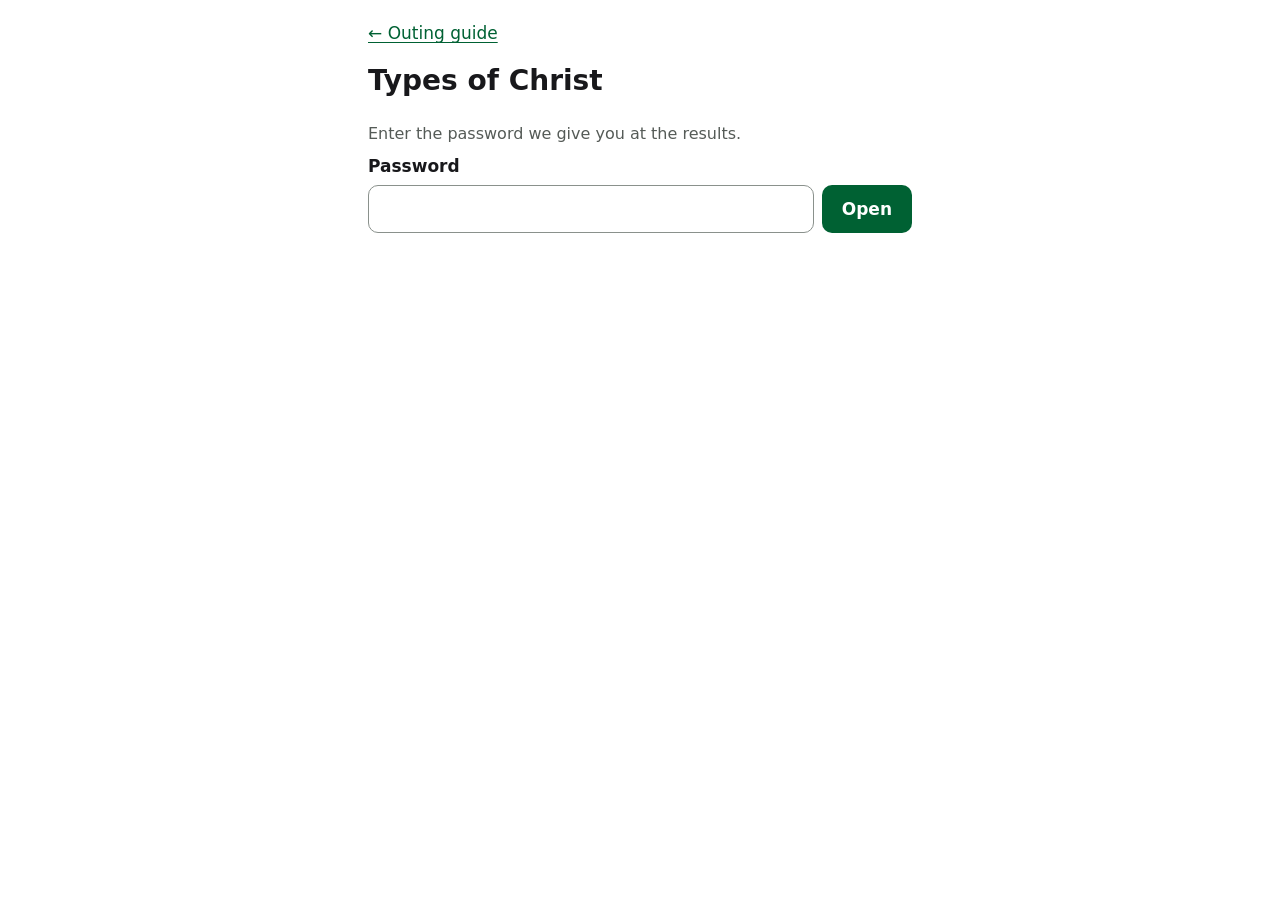
==== commit cc408671: "Guide, review round 3: Moses riddle as the riddle's picture; focus on unlock; repeats line; stronger" ====
--- a/types.html
+++ b/types.html
@@ -24,11 +24,11 @@
     </div>
     <p class="error" id="error" role="alert"></p>
   </form>
-  <div id="answers" hidden></div>
+  <div id="answers" tabindex="-1" hidden></div>
 </main>
 
 <script type="application/json" id="locked">
-{"v":1,"iterations":100000,"salt":"5L4kjm5W+vEnL/RxtjlsMQ==","iv":"gD9DCFwyT6WMh6pJ","data":"A2dF0mro5fXmWVfAj3RJLw2dNBQKL0XYYJvghSBw0wJWbDly7yoD8g54+VgeoCviwUvqvhmSpKI1L4MNuK4zTdV57DJWYr53dkrFOtUc6oBA0ZQhjeJNTsnHSThPG6V5DSolNT3g5Zf5+tX+OZ5wth69KZ0+ALAl7JuJq7cI/FFUc2feYLNf2QbKEpYnaA5VOlUSLy7OGQAGLnjIdbOzkfrZZ/rd2hpXGqQMm1M8OhP0pzgTvWd0pZCVvL72FO214nLaHv2mUHUig50uAT4fX7iYYjBsiDDIQcUNBndu6yrVUUDPgxcJIwyRJYz+z8lHzeNvAt5Rdr9P3IqpxwIzvG+V8CqUClo/KWoX9pqW2XmIqNrFYmZ5gAsThtqJiq9xvS7N1UdhYshBsQcY0UhpxvIrbRYwP6Zk1iorGAC4bsN+YX3uksgrQCZpoFspFtROcmxQe4UUxyTo0dMzF9kBZgDPpWYGkV6d7e+geT2mFhaWWUZdWSZuGk5ogQ9gimtx/urOrCrc3uTX0CDXjbm+8uuCnrlrQSsW37aX8PEzkjurMlRRIFKSlSJ1HKzyPnIYM+hrpmaEdJopduNfG2/sZmUjgkwmeYomFOeVdfB6DFow7m3OWRe28jU0eegFicCcYI8OC+343n+SiZF7W3qqepLNTCOJ1mu9PpD7+F5bKywqpYoeIWVqF3yT/AdomnV2qS+Aq589cs3PDUP4LlFBAFO1/xQ2JazXFbzfXaSMsHccy6xwU+PrF4sFcu726V0usUbI03KgUfe3/CZinGqHQAbijkU7vkcO1C6E1/JKrOftdP4rQ0/5ZZU8pw5SO9+q4a5DI3JP6CD0LDnAAaMymm+z5ZCOIEBpOWdfqGpFNUy7kxGfh7lK3zXH9QhFXwkq6pvUCiLbRpBv+NusVXRPoitcKRLxkvfIN36oNDeJCqixNpAnsZ7U4+3vEkNt9Zz5rHFPHXTGFS1LWZYgu/lN3Y1Mg9Zm631CcRax9dGMK/bJ5wfrP6rfbn+QRyE/XcUWAbZ5ZBSwTUf8wHVdrjQ0dfMWx/Apodn00LWzaDD3rVjt46vau5KZfx41uNYg+EivaxxYsmkHJXYH4XszbijHZT5zvK+BhxFLR0nJx0Kav/mhJt0yRd08leVCMx88LxRd8Yhx/Am/VXq2VqYgC/gjC7/[base64]/6R8mlFWirtRvYdORWteSQdxm56dwVuOpb6z902Xn+PF9JvXneJ7l7jf2hwDjtU7WY7QG32e8SDoH5IM2XdIV86sGedi+sU0lqf74lbAflHc8YdSe6d2KenUo0T31Ie0HrcvfttdxIbuk3xUi1qTT5mxAzcFpMA5dZQStpTt6aN/[base64]/dPJnomhqH6foR2AKiUbdeDXrX8sRZ+9Rt/ZPw2CKZ6m2L0Q+ME2e0K3fGJXD9wMUYCDXszK1ep5Kyw3eB6kqSP1U9Rjhr506d5jBDWQRXv/NvRZdM6jnNbhz/u1MbJE/oVve1evrdGSQE7mVmKR3JipLTdLX8Ub8NL55ndrWqV0vT03W1X54Ynj5l7tn5hvMvPCrEOImOJTrSx26Sw5raRtYri8YuuxOpViu2HCFnN/HYm+ENdmtDr0AK3b6/gTq9TgHFUBl/krtaPzu0wZYCJq/zJg/NYkXzIAzmmbNcgmKmekDvr3pgzOfIARNTjH9w4VHvFq70i/[base64]/hUDO3aM4gicKRcmW8D9IKph9Xj3VrTonH7qaYql36pBRTuv7a8UexA9ekZlXNmIOtu06sSLGcgbhCQK1r0B2U2IS9gN1qoEcX3QEOJA7QWNYBJPmGo7XQxqxLqR/nAwQQNZ+49xKTYhju6xfiobqwkgm0XVxO3xsrCD645LLYxfUd0V/R94d0RumEJOuVc0GaE9i5FTqaZtvPfnDfWCrxm6dT0UXTtZGlhRgpyOaMKo1/[base64]/nrSP5+WCU+cu7Es8dEsj9Amp0c6n5QH3z06RoCtFe3OMfgbRxg58FaxE/SlSZuXywUSqIchiv0QEVXMwvYTJkQ0dGkG2bs6EY/eJ58w7U5jWEA+9GNkO1eNvOhkMH+pwWwSRrpcR0W1DCnNc2l66ldzO/ZwMTktWScExP68uydB/ktuChEcuVRAXuMU2V3Y3WaVoXYbqr7878Uwggb6UOVCkEa5QX1hqyrISYS+VWYFCCll2SL9hdXCzvI+t9iUW2JTJJ6PWQyHnDE/P4R+MSHmcnoQg65wY2Y9pMjFP6pXeQVoYuFr5Gs+JE6cEkoUPoJrJ3wrXIFZoi72aGfsULQKQUsjcXucnO5uX8hGQ05dkT0CvQRkfqk4g1F4zgBzHMe7Fjnydqj/TpyMaBYuyAhecYWfHANOG9jhWS0GXa4Ppg9hvS+WsHRPydTUTc2trJzQyBqCUT4suRorp38cbvimhE3axJAsRZ4iM2ND3prRVKIOVvLjStv730x/O9QaE2YKZgXqiu5ujU4s728B/q3XLXxyX/sd+1QSzRZ6TOK/Ljmb5PYAb39w5NiskTuyFbqSVD9miDHR/tRkVK7f4KbQuAhGEjC/jFH7wkTG4CRzJmPtiaGMtCAZIULX0fAl30ltZKdzLj9iUQtLyez80hxKUz2k3EDr4QsHq7M6Mf9TYu/Nacn4MLbDXcPB9lQcxRdWNMxMyDsfRqNNhPpybVqg5D+PFbOfhuLZuRZx4+yBUy1PkD/TGGcEV1blojPCt1YzTZJMU44tXvOPLzJTK85jCUj4uTPeHVlV9c/XvTTE2a/UQLaJy6r0/22wsBD5AuWwqiRsPkzl1bxSVtoqyCpxhF3n1DIWrRSHcrqwpj551ipBxhV3oEH2lF/Gv7EkZE2FQWdaLFEubn5bEgXQxRdVnOSEGk/h8iz5xN2SSqv3HKpK1bOosxwo5FVgSbznrDPSQmEouG9d8IjauwGSr/U18tfcC8UL2lxVZM/qPzydboBk7e+fOfq/JGYkkOItOf4mU8mP7qX7sY0/[base64]/5T3jk12OR0kA0j+6I3JZCZ8nMWrnMngZoE6YMhL9MQVvcRPbKBr4HsuD3G1g6KZg2Fgur4inkuyYOHzWFLedoco3bP/luNDtQQjDH0141TMRIiX0g62Oxp5MIqEeXO8n7soSvRRjoQzkIN3BRDG7OpdRwwi0sc/MeXPeCFgS8b85W/G5uXSdkzkyxGZFhvnYsW4jGI3UQPmYg3usJDA1+vUSoEFOrVQOUynqAozrGe3IIiwpV8PYYVPyxL6wcX9etbe+r84g+yrT/e/zl9nV/UECo2b+Lg1MtkM8o6ktcYkCyKvDiesX6sMx+uHzL1zfHHUHOdtntWsA8Gk/q5bb3BZYEXsQq2EqL+4zp2Gr+7C/y9wCfiJD8F16Vja2njMIl6KhRefQRyBGULeK+gq5M3r0TO5h2mA4rP+VMSDpsHrKjiXMboZTM+xz9Shi7Q57QFVj4qUYRlcUrF8r1o3j+I9hGvYacOzofZFYq69kGeYr20oArgt/YHxrtv1CaJGhsRpSvFLPUn/ia039PL2jDRBn4BKUEWiRKQDAFTG0n4M/pomQ1sbc27Dhypl+noiRxS8dkyYI7nEPn8Xp67tshOpv0Js4rXbTkRUT657nM3tIkWq8XTIiiitx/gWjlDOXm2l87cCMooQDdCKsf2gSZLL6RLLevmOzaJ1g5Fa9rpkWcAdXAMqLr/IXPXUDci3/+5OsqjRdmbDzCZ5vwPDFfBh4FfRmR3RbDannyTx1rPep/ntUhHaE9h91N/DYorejjHwmTA5Gtmp5xflvKor1vJVEC5a9Hnu2iHmzI+0hDJ46dm/vGUGOlnwu7TaHoDjr+RlUIs8wgiJ7VKvhmE0J3GNQdnzF88D//tZRYKW3V3vmwge3KtCRQ8oomKQhnsBTfuD8IgDil1WzFKXpYAYK2VIy5LKa+QpVtVlbJN7eZ/LRpBWNkkQRIBBJ09PcDF1FwB6QIrd1Qjy/[base64]/And9uGiu/EPo/uSDnWqiCKNJeBUnAG99AGx1hu0H6w8hD7sgjBBy3uRRs/79k5FzDma+vBkY9XeeM0to+BoT4Rb8cpZdn8JHxaw15Hae2M0g9jzRBGvy3n+mr9nOSVgOZn/mIVblJn/[base64]/8PoMx259ZzxvZ9FoZmYQuZUIi+hRP81tH2qzlAECrp6WfGGp0fpP8ZMvwYJF3XQ55EvTWHIpjdgfXSgA62EWclZM0QOUUYSFvpVVPrrSlPWxxEJMiEFlyWQ2m7M4gjVK/ZUkt6FTmJixTssqk0jN40R6lRm+m3MhIjc2rBPC1oWXFGaOMrhc3V6B+EuOWHebx8GkF7SZShp1/jW4h39Xp44QjX+NkUkPE5AGTt314kw3Ibe77iklUdVhnxYxNz3nSpNJwXari4w21hCI32rPRxMZpPWK8XcrJlmTFX4S90Gl3CpbrZPQVG33D/YBrepfldRhahGJfHq/rWll9o7maUZzrwlur/S6+ZQ0Ax9+gU8/rMT5pWPXGBnZecbeu6yb8rEN+GGuCXlBHKpEdojLYWmaen32s8P+hswwqwwLE482OJy2FsLQescrX6Y7dw9xBrCDI1MNtwh0n+cqukTo+vy3nk741X1sJUyD/3lZ7GubZaPJCfifLiWtVi9Uy3psOYBskqd9mdxUTnN05p8oR4QL8rXyLSwZgjRBcV98niG6+kbWaie2SgNa5MKkmE/32xyFRVeNuI83M5GbDAxgx/u2JfyqpEw21OaoSyFTwKjT8vk7tJ7/vhFcV7W1m/v7RZlbIQqTKcQv1M/5MteemXxIyYVSG2R0nzJJoPfl0R00owtzX3Rrg6q7/gIeLayAQn61bg3BR1AvgVGsde6cRL32SqZWUgf1EBEO3bQ721/HVgcXlfCT5ZEy2v41CgnmgmRFtppGDVLJbmmZ/OmcsqhMPB1SWUZUGe7+YVgyKfcm8nw0bph7hVhZkrOdk2a/wi/opKfvDgGPDDwB1vn4HSwU7dn/fHS8H9mGjs/78G1AiPWw2+KJA7ALA0yXmQdX8fAefmFsYq1tlq6lOd3vkE1Z5mAlCC10OdJQf66vDB5UU6tpiIFwwrDG9e/fQo913QvUDzT5DDfmviqCnUnxhs2375H796TTLIb4r5ceOTCwPnHH5A+i60ZRnkzoJKNIPCYvZIngNz2bMqFrNOOLOE6HoeECfMfg51OD/zKs7Wl+wa8Iz0DxSg3Bwv3HfZsu5ukVhIyl2kne5dZyOjSugkfzpesAZDwLPYMeDn/tD8k2oXW3kPI7tl80lwmKlefwOPaBMnsBccWJYymS7vssJ5fx96K1VTATGXH2bOQ9YnOrOyjGcFKFvVkt1uT3OkMC7Chy1kScqe7zzhBiRgMEJgMeyqwoIVE7R/AMCFvKE25nzNQIQHQt6QzZw4vgrXLVS/OpIlZAlsDyqIt94vIjEVjpo6fJ7k1EnMQmbJPQApR+AtR3xH50jcOmxS0sFZ8VRwa84qbL+dqVhnzQEtL76K4ulKk8lFvIrFZLG9Gat9EEaa6+fXeQMRth5qFCMu07LlnfQus+Q8I2zpvkvXmGRbE7BIOa86meXOq9ByyBWv4RMvbHChgRuDV3BKyLrD17x4m+p/7Gdr3Nridc1iRtlaTemCrfVlQJhD6bozDyeBCPPBrfHn5u58OfOYKuIKikjwD4Y/8Kl0VGVwjjRPiRJONF8IIYZrmeOjKQMxnr+YzM9Uz2ndDWDn3sqKT5TeHmUyhbbNGJkRsIXSHozqYfy/gK1hHpODmvIlrH5mclRmDRX5YMsrcRW5K+S9FNnJVNEjKnJ9mCBfYEEDR59WId9XVlz2P1s2bU+I9PBy9AToycHhNynfitS9zdYl8ZLwokPONUW/5aOk2UuHuKiuz8ygfXEDTAFx0Q4Yx1faCjwWaj2jr1KApLeT9Z/WIWct/vrI0YoSB6ar04Ubv3+48Yt0dtvl1ykZGv1DUyIox7jP5qPpT6ASS3YUtmzxxyJWVJHXAvSbz5k6dIxEzhXhHWfxFboasRuRlMnU2DQTbui4w8mmIcOEUuY8ntBeCNK+YIOXlzSwnLnsvqYbaV2RfThGDYkui9lhXE3OUJp0BRbG6fShjcIMqtRbfp7a7zjslvn1tKW/1esAtF0DH3RP8YefWTwVbCmH+V4IIuIiOm/YP+LsKfxyJh5sRuYjWgh8xE+AGagteJr3lTOzxoWPIFPJilmlizhrdpQkpNnC5d5uLIaItE1TuwlGd6G+B5DrL4Dmym8nrJVY3PcJPePTU70oKMo9xwmie1uzQesPSgqL8Lphtn3TXPaLIA37arfhIB/PiCd0dCGaC/ggN7PK8Pqxh3YWPxJK7iuEPh7AWj+Qh3V1JmYWKGAcaLBQ3dlkyE3x7OaYgVGVdh5RnL/77Um7WkEuJLOWj4X+tXJC+sGgP72pPdgF2vGNEuMU222m1dxiSBNBlFBPMq76g/8y1o/uE83KYakN3mz82ljGQ7jPTipBpTw7usiJGk9xm4vPMqx4jbVUadzXPNELsW8gCmBeaies6+A2D4BJL3bskozSB86hZpCNjrX+kiAKQFS1hwf+qR5Kbi/rTfbw0IGBAQZUIqMzYGF2uu9SAXI5oLUS1e7SxlSCKAsUw9czRlAgzNSKBSQFCOio5pxOIYSz3XEjecMRA/3OGPTmzFdXu8rhlZGgmpFBXfbmcAAjweUI+wSs0x/uaSeASt4Iv0gO277+3KBsHdTz1ePt85v4EN2Q52k+H5GZNjDBRQXlJ3Mal+C8DbewRYfX8qK2lu/yziM1UwW8X1di7zMZsH6wD21zRwNff2glGzhirmCw1OoRUGmpA3AUCVfjVmjbY9d7QdiYnmP+N+fmxeayIO1sXdu+XR+T8wmSmFEo/pQd5tJtt47Q/yjj7BRrBb+xnqg7QxGwLZElr9voGJFNIK9AriIPF3om6fKecnN1q1AdnJm8CkPJJP0fG4SLmczCsQ+ANsCVZRKG1PZNXHY006uEDMoLEgt1scn1+bWcWrBobqaparM9Io3hRQ/NV3GTmNBIEu+2lLGeYj05mwM2lLiawFdtDsSftDz6C7c0GA37bNySuvZ5/64PdMXQxElJ/3SsCyllsLxoHJtEJMIUMoEySzz2Z81HZ0CbgippqxmhAlwb9zTSBvNNT/SGF4eMt/wOX82iNBR9uM8wFf5EtmEJ66eMGuVL2U0EkRziG8MN6R1APBAKotJ0bTMudgG/hz+OqgaqSMNBqY68sxxA0CzfoD+8BKBpkfgr4bTC0iTeTpt8Lq/WF7DQYoPJhXPaN6LpJAduMbb81h8Pc39A5CiPhXDN4d1UO9P2uSR8oXY6BIvUFOsxYm/Qw4TqU4ZkouDZgMC6uFjjIC2Spqw6raHcZJPdBaa3PCFFL37YrWtQw0HbPlywyjco0QNkyKxX34AlqXz3HVkNahpHL+oA0QLQOJjoaE63rSG4gNdfsQHvuOwLeJRmPFCTvX9kktM9swOsAPWGwnk61i8Ja4BpB7Ztz1/51zSy+JzW7Bh9gFvZr1A2x1zicRgAxlyxfbVrPlGXMbdX/dCMmvZNqtW1k2zb7d35wqtnnBryiQGp6xEfFN6xdAcs/7RWjgHfqmuiLoGQ5NWo/jx4F6l0BKCsqwQG8DPGNAqHH42I9+4+OoiaN7AuUoR/kxzhnONXTplArFG/1QoLzKtgHJ+y81ipsnH0RMxnxnDX5+eKHAuiSGdfSyhEz8LQKM8WgP7z3cCpnmL4raR2kw6gkMaEynnvcePQaRNSelavOZPqy1WWeYeRGR7KDD1caveR2GbsbnEc95P7YWLzkILefueV2Xi/3At4Ii84dHuOCwzMOAhKoE16O3VTgefInAOQauKyBvCgBqyQGZLn+MjTL6Scex1zW+fBgtrdnuAfMue4TvXRyTWwAQ/AhM8Za0FuO4JovaHGjNluHjoy+kjaIGc+THcUO6Ci8WV/HBuzBEKaM8GgGZKaSJyjQOwkCh5SrvnwGPN9+4h+MzV4HW4x3SgeUQWv7X7uvs8VOqYxSVW+g4KebcKKW+hLEoqUIi/zp2jizqygdaDF9BJ2sNRbczcARwWxmgPSm0fuYBI3VjZMFt2vcr7HitO7/7k/ah+kfjCH7Ka64eNGlUk3bcrdbGh7kmBTklobJMHZKu+BGW2Ps8Yurbf9OJQNR2uhvehn4Bk6R/FZP/O/aVrq/X84sV6ylQKRoKFQftLhRqd2RLfNSbQyQFP5QrfmQlSbyNTVZWBjteb8/iXBde2fQc3fW7Fj0fz37lkglshCkAsbhbIQmLRQQ7T+0aTIZgRmvGB6PRRbOTTJMOOfxPiTWQ54xLLegizGjXqBWUhXIMxa/F6UJQECHnDJ9S/t/Zr8WuQmE+Jav9gMWRMfafwnQUroBQInJBD1EuWw1GKd1XTDVxyq2RvzMqMqMbtUnGpLPJHs0ruPeMc9qzCIyM0FYladA5LQXgN4DlDH+GVwu36xIDpWLbI9J7ZXXJM+rMy18EO1293DgxgztOMon8NNFJdaMT4kGQ+1vEplQkxTAb8/Vh8r9BFfysj+c48SIIh7iJIoOBsVlST1EeSWt3K3tKP4+kjxWHiHppQa+HiIc3EjIShrspeuWnWQOnnA/MyK2+Br7v3FXH8gq9l3vHR+K01c5Bv7wf5uP9MhK6ZLLMfuSnu5P6AFRMGwZq2Fm10U9LSi6iOlNN2Iy+KcwnE7SaVijJ6lFnS5DparvnnCTrC+L6f8dqA/nxXy8k0qU2tPjllxhInmnp2m6WbAjv03koWlrN0hcnSbqvh5NrGEKi7+arJQvYA97nI7Rpq+hPNJpmsf+eYSRoaEQ38oTItSegtHrwvusZo+qcuDT6CN4fZEHYyUfo8Zu99Rmat51gbx6Yin1iKAXmk/GvyzI4s2zwAGCM0ltAsIXQibfaJMWvDwW4kTKecN6gUATOr4WqCkUXwEEImy0Qsyx8A+2qu3kDHDXRSUbtTpv7ld5w045A9nP21bjDLYgikj3aIvJWag6p6OL5Prx1DImIBwverqQdv8xXl8+00K7oVjOIxu+ovBlk7qtAV4yX2SaXm/o9NCLnX1ycjWIUrQEvekywrAHlJiBzJd6j0RnyZcF2HcT+OoI1Bg/5jAk8WRr/yBjN446bBdGHZT2JnL0GeqpbmAo/FOK9vBIyxZAPLcCLG3WpzUsn7UmQ1OYNKVNTVuoCi0RSJMBGhgvidZ6lhzVZgLSDM0ozWF0Kecib3aSV5VdQwTCD4KhIadDodlIrsoSp/q2v/Me1Zgas6P4ug3kVJIbXCmpZzTwYrF//SZ9AwV0qUqSAmbCwHBSpv4Q9i3GcsnBj3B6C7T4Vgf6OeJylUg25ca1rccRQiGd/zaH7YNi+4785e2G6ez0VN7RoWqLIsb/4gO2pP7OZxw0UsmTyvzqAQGMeZron1JLhW4pa/35rxiTg2XNE0HLUNN7v1ucS7Z7eJs1NrihtyGOgaGUGRySrLcXxhpi73gBJ96LXUg+hGiACynKq4jJSexw742AjyvfWKC1nbPcnaycASSUHxnJib+JqI6dy3UNQxKasahAlajoh8edi4ZYfVYA4S9GgOFMJzcSZoj+tHbwcNJfBfdIDK7JTYVaDZ2LR1/YDH5PWgdR0nhCAOpIqYN6zbUH823FO0hrRtYxJRdFmcFPSWisZocIluu6bDEXaxiAjxC/5TbS9bbTrSVZLV9ZcgNss0rYMn5xiI/ecpOzy18Hh/hw0Z5n1tBPcsMRAFFLBumPD862wBrVaNtz+hoi+pS30wEmt8Y0hAnxDwgymlxTHmaExQuVs44jhpQS9AUQPijQdQXzE8vxAr9nflc8rIfdJDADxYlMJuMO36aYomRJrz4Ka4iL1L1fo1s/[base64]/lz0ALSO30gi7EaQJo2U8siMZZidt2veETiSIMrJQVl31zfzkdxH6xO5b8uA6uXoDglxjznjO94z006AIebX0ENiBvZRWhik/PbuA2qZZxBEuHh3G/AMMapIiDSp8SgAhJ0PIE5EFEAIf1MFsiuL+nMMJxV/WXN1DK+JEi3h/hTzytrpsNwXh1wOYiiDpoPbQr9R5HGasl2PNZki+imiIXVr4B1qw5gt4IUobK0xFNQxW+oHFWDeu6hTS0E9gBUpEVnL29UuofIrr+3gfdGTfmf/CEvW7ArBOttwdDHy+jCa1ESsPnANvDaTvP5Ei+ixgGT2N1nWUKmu8x/jh/W7cgyqYBvo8hj5HZoSjIUF+VKjig2rZ5AgLddxaXsRhE4chimb/ZaDWHa0Tpgu1I2bTEzDszgsP7RiyM0yOmz02T8m0DX7rWmqkAS5oVIKirCtwQXh4VZ1tGIRuF+urUmjCrWspbtaR3+JoiRaFCttQnzyCltDQB+A+R85DXgVpaEITR55RT0VAlne0BNTxMU7qJkueKF4cZFr4n2QBiKfL/qbA047LT2SxSXwNHVtXVpYLKwdKSZ8dl73tTC4RsNj0LqEM5nC0apZmXlD8tvqn1StF1l+3KILgRYepN8oMw+9KlQir2ocYo+JM3f8K375NLv4+6VPK4bP1mxLbCMVYNC+GluLOslPGxtV8Pb/kN+On22zcgEEcDe52SLVZcrVQU+qqY7q179qB516/oEE9yCESFbP8JdA23oCOgoX6UAj/orQyNccYlMXcFrjMc+5ET/sQJnxgmy7mzXPZQ3xycK+SSPDgZ3KEkUPydnOyR6aNshfv8iGEywCuuq3UYJkvyjAJL0naetvD2VpWjkr1mjoecTUXapAKamxFWUenkMBQ/XbIJDYGMOZBptQpAyqdLT5H/edHe5w/kgnYQ8RT+sBUS22mrEolU2TdKTSWyYH+rCNAFyVUVt8mvg7PMru5AwNyeWtOCb0EzmVJxNnzoojjJDGKXMxHKQmWHqLFizBQDYNi5YKyKGA47Kf4Rw7mZJPqdxqFeI2yZKXFJ0Q2KFsDjlbWUf8dJWOsX3nYMyZJEyL9s0euIKUox9ZhKP0l0B7Y2R12zwpeVz/EuR+/EBBvPBA8WDyc86rH/lFL9O8upi+DzepARxuQrLNw0fYNvnaaxs+5MRqrgzUmzl/La6jqRI8WAhrkR/bC5k6Hhm7OclK2Dau+9SYwhFAVR8cLp6BYEiySJIplcKZKessg/o4s+qLBn+mcsr6J4pVa5+SEbXCRyQIc9YqNun2X9PXrjsVjfzzYNqC9o4wjy22sgRh6mRqfGJkNx3uU5JYczsqgbIBqblFKROqmZewTkoVj4HNbH86uX47WKwIaqHphHMpFB56zXTlHPeyuRX/0McGFU96ITcPpcWhHAk5C9B7mh/6h0kErs+Ou3Jw2i0gYqMPlFXlBLM5UhZ7UPlWYeWGtU8MNeciaRl+/wlPmlUOtQfi0mmvoFtmsiDa0cHY3vxzQ0F91nr0z/R5tNc5T4UZ3zExPhPKPciMPLslzeqedgMWZ092uDfxPUHYE6LcGvL88NEv7Uob11NpKSiogNJkktaFRhnr5Fy1232FEZ3sXZVDAMyhdmmOlA5Jt+HnHLaEXJv1o9tfT0oiczs98XFp2TN99dqedFKswh1jG3uXGAM/cYjmVMi0jBECAF1FaICeACWfXcOB8cvAvc0dY8L9hIA3Ww8olUKkv8SseStvswtXznGayKwrWdg1ztzWgHATzGYdGwD7PpG5rVyvjQOB/6LPTOi/qkRsc0InJmyjD30wzmltBef0V72Clha7QjRbtS1hYH1wcztORShDy2cqQ5RVgGZpHlD5kMcJtjaGWH/M76cMBC5ZSsBO/oCfDkduEiJHyiUMGU1cR1PgFvzouiTkcO/qu9OtinNolezOQV1+E4idBoJYo/QoGVDaiU154Nf/PeGvWfNU33Xm6Lw/EKaIlBqS2jNDa9MCODBLTX3/s4b1XnIZCqG3IuVNUixzNrrqg3mxBSjmJyXmWLTyN0vWT+ISo0xiQUCxSkUNj9oLpfVznYlTIOHfsZsuWW2v9HzMW03+UagTTQ2FKXbSEQxSXS+vjjNfVS3YRxjZ51OuP9eTSgVajqOoLb0NnZ4LLGA0oRDsKyp+oeCF3m/g7+ZSlFPql/s1E9Dh55j9f3qmDfY61rsHxIoLIMDfBUUL+QIODhkxW6Nz118yyM4b7t5Cu3Yp64R5OeQKAvOEBkyiw18c1HT7kuKbSyyurojZ/qfSw6NiyiBan/ykbEpNX5oFtpZd1XH7KjT07ZNm85as9/GemjTlbz7GoVfqD8FX6oa9xXw97qLTGqOK49N83BeXoJX2VCiJh04AaSGMXK9za2yqXiXuq8XP6GGhbD73FkbG/bz6AsFPw4XaGc1y/McLIrN+fvrlzFqQcpdW3OSM6NY+fKwMUHtO5qlGchcHEA6FZZ56MN1x5fge6prhl4unmc3zCYbWzx8KPGxb70N/ct+PI/TmaMMIjwRC8sxbZXhafDpMiVCcVF8mrrcQZPuOvpQGeEgyRI47L4WFL2EARtLwLHAiZeqT/q2sGUnQCQOXrZVa9BvfGA38NNFNTsi+EsG6s+Zr9H5gO090hk8PLxgV1/6ewROoRvyDq+JX6pqI4Ifa/U5WeQ75BfVxx/UcOeDptIS7rlV+vAfGizILzRKicyaD8SO+6PBMkUHNAWIZ3KLdVXU+V6hDj2GGEogElYs5NErAP3Oztgt0j4wsctqDWJW83pkrM7FL9dki60UysGEIwy+Rq17dt3CqdHEJDQIi+/yZ49m1l85T4yg4xNEVmwtqcoDhJN1jnm6eMmy9RAUkazIP0UbYGzN/[base64]/ExUt/2rUrXBefg8sEX1FpUHBTqFFsbCOk1R2LFU34QiOKHrvabWaAKF6U6AfS6MokzBaQ71W2WABD/6NSG0oKi5IxSqDtByQg7kNZiAxg7Aa6y2VGvggqk+1lMfS/tFxrZIwlT1kyIWhg+cLzqC7HyDF2EaAo9KzaFoDCQYzHKACvqbAU9SU7xAnxMWAqvnF/yNEk+iaAPR4BKLM6T/6S4Wm7vqiDGF46+AYE7kZl1dBgR+3Nb/mlXvX3cr3d0fyvGKr1FmyEmFxUi+cFy8gGT7W9O1m4VeA9A9G7cEsR5uTsxDYOc75tXHAzhUFB5CzzvXL1Lngs9Np42/ebQlUSz44IBpH1q91eXUFBBu6C8whMvM9SntrEcNHKCfefhbZtd9Xy+OIcVMoTtjeDfG8MFXrh0EhuMQTIRN4unHHMyjU1w9J5KJxG6ktohhWMMbuOaB/F3lwMEMzqTVGi9BcYNzbB4cjiIDRLwyrLa3gcfXARMS3kioRH49j1quPR7dyzk9TJPiN3mWIw2V6lpUDFEaFDfIh+8bIGrdq9z9yAPOui23w2SfvYYPXCYTAhV1kSpNufyVBVaszB5ApVcdXPo3Dxu9rnlSO6YgGXdbkkNBwDn42MkSAdSfh3Iia15cJWUj/UCqN9vbYhbDijNiS48GAbB9DN8PVUzS/Lkl1w+x4OvKh69QFWshawYpVw/4WpZyevq/ywiwxUJLa4575XMeecuefrnOim+eq14Ortf52UkFZpvWOopOABx5gXKbi/++BQQXndX714Ct4A+LqCqHNEezczpOQMAWp8u+D4oVtQLdH3aKaSY5g8xvzBAuZ1PKlAzGIUwNibhJ+v5lhG2dpUpVzcxTUFpCx7//N3YvoD/U6kdZ/[base64]/YRCkCMrbjKUNH9Lr+9vAV4/BlWE5NvA7umqKPOixXuKfx4doFX/ktsOAjO81ZdpqWnP6Hu3agLXRHO4Jn0Uhm9zI7WtqwXshajUKBZHaqBbOmPNpe/1vKRlcbacdzgAwvHNEVXUJ9KnNJZrZYYMqnOiyrHiFhaSvdrdhXYwvRqivjC4JFzy60KrPo77dHmqbB+Q3AFyL1/il95vRD7VMzFW396DXjSuO33bcS6vC6mt+RDEe4LOPpRNumdirMCXoATeWg26aWyYDPNPsyH6lnt6Nc14tM/YqDiSroiEcSH/tyU/hpeF3lSoZDvvKnMKpAFNHh4AOmch3JDkZ4LXDYZ1I3wvEmz+sw0UlU75Pe1eo+wNEaTVMEnV8CvDm2YtHh+EuOf41BCzHRcWPXMU+IK9j63k9Fre8dNJrcXPPbclUhyyZnBu+pZ/SWsOw4n7tkMugka1M3SI2R5uTmlckKuFN9MmoTzzalFypwuqBCSZ8mn/r58Z/2LZJZqugmOSnfxY9HlyrqMwDkHumRg+A3xU8dXZ0WBeFLx6r3A/wXfUsgldD3U7xBYx+Jzqnju2E5DhoUCJbSv/a0DhW0xkv2qCDHi2JtWIwRIAUoF++LudJi4S6IAV94kx6/k0gwGrN5wf37PwQR/t3Hx/VgD/qS9bZqsSrV4zS+K8lyNp2lhI78jGQpNz6RyS4pjXauljPRxMZhKBoqX4dD2pMZL8PTUyJOEzAvBZuob5tpdu/SRrp8TJzvwiWGZpXecyz0N46qmwDofPP3OdwnklXg3Rt1PZKsNeiYmKUzpp7I+xqrGuUbIhTLLXT0xEOvSWJn9DtPdju/MyfT0EKci5MqtRE8fj1Z6PGq3hvwUS+GC3Lx4yhorRRlsiH1z22Hd+JOA1Gl8pSBfz/Da1+H1QzpN0TuIKMNs2QrjKTAbvePgl6woxOJ3OC1oHFLUxSfWZakmmaANlgSt/TDR8DRpp68sT+PGBOAs2mVAnz41QRjtAW3SxT18n222+Shm6DwfD2y/I+mPM35Nx2jlK2cAjPINnL76e3DwHYPrzKfVJMdoSoBAWSCzvCWxrkc1rqDcW9dUS15XgsqGD/jgJPQ1RWVU4V+iKtGsoI/4hPK5dSNlOB8bDnwDqlJnmN1R1JDrgAf51E2tSf7UvktY4zFMB+e0fvo6NlRVgooivos5/cDrKgxQKyZyVRcD33zeo7tI3vc0FuneIBrA1OZcEadZz5gy+f5fQuJtwG0oLjAYY2f8Ob4vIjid0z6ZANu68KUuwwcT5YFCPvGKLUX6mLEaKg6zX8yXxiR8VlQDN4xnZ68shqEdesQZvN0/phOTefas+sR+A5cppRZjhTVqr+liLGLMGdU++czZl2TWXl1ft13z2qtjmFPirhiYUbPbYCeGVzjoddOPFe96PXRXtw//gPYU37EO5iVkEXhJuvhKu7ytaBO6gxrvnXPlUPexAuqOhXzazSRlN07P31+qoZEt0JrEzuE0d85b0jeTwPHPiMXgi58RRIIsv44Be91UgwkRrWghhpNu7J/yckaEruua1Dbngvc43ym29vPY6IBAMxVZEr0TEjraYuuKKMd+f4EHMr51BmkX0l9PR8Eln50oIQAx+t4GsietX+I1RIQLTLHHOiaMdrXEfgu3Ym2cQ5/u4COO9ap54HFtqb9Cn0SMVXfltwaB482PnfW6LkZxlerjshgpya8G8V0w6VXL518j504TXe4wb08CSc/jUy1ZO/t9Iimebil9zvU6Y2jK0M1nK1cJ1muLRPRqj3Qms97thpcfyLgcyGQaNWO1BVZhHLZZ9z+nfx3hbt9vJRXe5FjFDVw3MY0ojPYvYkgYUxCYxjRAXUU1T/jvvt+3EmQdSm+CbFRhUnBVHWAZYAHzToCQbWm6sb8kH3Lf1qMQ8F10OPIUfgNWHzwi/ihw3FhQcxy2H2e0PXekJbzY31ip5Jaomahcb4JILViP9wqU/qUsodlvuInXP3qLoHo24FLJiKTO/AFLNns0Zmq9F3GfeIMSs7QXLx+Sei2mw6fj7lBETjYfhhxM5tFUsLzqqcUNMp8dfE3Zz0LOlBdvueoD0GDgJ1xUsDDMF8QDyLZl+lNHiUzxkbF4uCiKdb2GwPYzVWolMYY9v4LyJvIqW1iAyzTlOUZTHpoxD538Q3YGmt3vfmXDyMrkZpWaIS7HEMsgfUw/Zm1zLv7WBmO+tiLJRqD7pN2f0ovQt33WIonJh+37fkxCVQ9gb+LNd70UGZl/Fwv/WhOsSUOSZOOOLbsd2wwg51YwZCTRZ7I0Qkdbz9EQqbmGfBdmVe4frC+AUKMSYlo3Zt9eIZxQt/oscpm5PP6iVL7HR+ZiQVdEykPI40/VRQL+ZAtOqPb6tPd7vv8qTRQ3022MaDt8tyes8jTSkDmEjWs/7FwUJXI+TJexi2q7Sbaxj5hFrxN55T/OavHvcUHEcYVzXaFBd3so8H6ALi8dDV9Sk5X4+JmiDWLW69Sb4syfY8/5IodclwSYoo/jJotgArrDuWwuEz/nrFeU5mSfo8PZdfQFhifqtWtPIXT3HucYYWIroNN2XInQveVPygw2W5TmuGyj7TOaNVfnk6Et0+OMNfZ1lDoBkyeQxUAkatVG5qIsVis7m7ouPOHWE4k5pSzl8EJhlcZzg4BgE5Shtk/xpFOr9rPsJW5CGnQQPVuacBeNFhf+pKhX0z4Wx2F914jwT0AI6IOR44TfdzeDPzUnLdobSJdGliR5WeS5/6TA6cHkvhfuyhIDXRkCdy5SjtUi3cuyEI/7zDE4Q8FYDDHtIPqP16x67r5sDp1jQQl/[base64]/5hfbEY+zdOUM6RNqW2OYttOzX8L1tBc+TB/s98H4AoTWg6wdLxN4EcQGo4lDkXMQzeM2TrxYcv7++JB0L++bmKF5W8hx1Pnyu5v116YgxcGn1agrZFi05DbmlRECuB4kmLJ87/WC+VbF+r38whuE3dtW+Sj1457WxpN/pcOYIPLz+Mm0yMHbk2d/PRoqM9sUkPqXCTA9ZHxVvGqF3U04dqlycI11b14uq0VNWJ5LKmROXLiQLqwjbNXWo3zZMgfzBVGex2Ue6IzNL11PuBSLuBtL0QBt1Wq/V08Y9Fapqnf0Vz1ZgUU1fD8wZlkcpAzBjV0wIhMrvh00pX/6DfHMmoWSpZMnXs3Tfh9nCSnwaEMT5p6/vn+/poIvT/U7x4mX8GFtlmbijs1j6JCKkVJiNVrCbDyoGLJDk0ugo="}
+{"v":1,"iterations":100000,"salt":"4fr9HDRGfuRQmgZFh4svig==","iv":"Yu8c6pd+I7KuVh/0","data":"[base64]/WUJKkpqkYymu1bEpBTRAjBlxEmdMrhZBQuqZfIGIibhkRVloNQCdIPYZWjjHwJi7KdPuOJVshutkKE8PzNvbJw9300FzQ9AwtzypMY6YPdcVSPcA4HZGJ4aeu5y6x5jHO/hKD3QdI2SBadeKpjNgpyaC7YwMDmleqFaXq2GlhdIZi41TMSQ9S4Qp5SOLAKxLrSKhpGohKQZuJFULL/u+1TY0L51pwZES4eyaKo2sWgdoPE/Kwr+ohfl2rqBzBtNqdXtz/KcgSF7UeqM6GuNbWjK7LrtKIUr0z3YqIr64xPHRVMmpdR84DdLJnocoQsDbjBiaMw2zVP6//C06kzzUv4pDMmKnVUR8dvG5w/AfPtYU4f9kWgxerqHoJU1ET5EoRlsAZhzx5dxPY2B3Jn8RjjxA0GlzDpnN3R9QXNvjQsd8YAQ65EZU6JE86F5QMo9r1YgXURO2CP8tD9UGbcYpwfwZJ5RhCb0sphTZbXtIW4dbFKIih68R9HDvPzJqgsl0jHDRQyhuxYVZFstOqBDJ2yQ6BRr6aqKodZ+0rqy/7ijHNchSncAaibRxSb37I/RC0Xnp4Vu7jxW27bexCCAwUamRvbfaWsk6Po93XzBwiXC369MgHk4jt6yVBPiiNLMGTqS8Wpl7a6PGWAvdv4zJkUsW2t2HstowITFSGJDIbCE/vuoY/fwELrBCFbZmLTXnK+km6sJjmw72ABKNy5c19IUmPtOvqbHQPjGHMRVLvQ+93hkn2FFD6gJ7m+0RKhGBrYKSIbi3GzcMKbxkcOOQL/ghSjzqKrzEzqWigptwH8FcukjbJwod22H6pAaMTwzVHXMZroh2sUagHxn1T9wPwpHjvEpcQbyxN7Sozxg5/A5aa6N+8DqY7aPZj1mMm1iyOEyP7dbJjk4KOZEnokaOFQl2oHn5WsNPul/vVkjTDauv5k8BVzE9auJjDala8TMmx4O1wimscI6VEULxLpy5FF6381MJC7hOLsUHnOdZOeXILe6bm3KsMQ9fSXRv1lKN6SHLvD4qHu8wGQMLccRhVPZy7Sl58g/8MQC9WVYp7DuthL5wb7skRJUuyhGradNRsY5qzdDtpJBhICJXjK3Ps9lwqJrYEpCDwl2lcI6Lza6lX3locfbjwcrVjlE2hL/Ai6aSnDBxu0mxlY5lDULQCQqiryB7VS9cfnsk0mD2scx7hodgSV7BjWvLeGGwDhB4G016o4xiGdX6IuHtjpbTfcdy5cUdJgNbKnSbT9SqZBodr1kuXS64iPoLjr3mZ/1eROHmRt16TZLZJ+DQ6vNY8lSaMLy5g7joTz92earyfTlLr10tNy0R8+4OFvdzyXnfV6LdYGPXZZZe2Spw4DjGNJA8jR4VxYEd9v6yAGUDhJDm+oL+IbzHNa8aQXqzlNCceGmQ69/bS59grLETIRYymn7N/kmQJoFcfVdHtqWxDgq6HiLx6djABVqhHw+wNz1wziUS29S1w/aiQ9SH/EO8TwOouhocd9DI8C1GxI7Gp8fxdpb6cfc1NIltIXRSgPBd2AQ+13Bc7ybNtirdeX3Cfs7dYDNa9ng2ebpChHQUEMtbIgIYywM4dTmYgasJYNJC8q+DZkyYbTDUCo839OQIwuKMmGMqRCG131qvjEMW6OEFEh6Z4/+Nq8sRXFh2kULdGQX42usnrcfJtqgvXV8iSsH7k+Jo9d93Wb+81SPb2Vzhplf/QmUrOzqq3VaKQNVw2M23+NiMBvIugp8MOvkjQjJixG5nSosPi5ySY9RrqOaE37CDz0FFvv85eoVYSGVix1ucKRH9BMmuCNp6ii6V+aC6/VXhc/AEwB/kWy2V++mGtPOirCPj8/wsK2z/fRPhMNC1D4DvAut1KT+jpsY7Jq4FDwcW/zEFw71n9hDUyaF3i3l5Wh6TSQqkhD5fGupkLk/[base64]/V8AdqxiUL/mw+bx8I15cY9Ev/m5B3Yt/5PD6tkiHXkzd2ZRMklhUIuQ175+unv5t24zKkSW7mwUagKtr7CiLTtNPyPNsS1AJ0QyvcEO9xPYKQSIX8qR/0y3wa0mJXkRQAie41a5jWMzypHvUv5jL3eHYTSToqjQKlkSyrEdF7GGaR9MWY8UJyMvIRasoSh8v6zpQS4K1CI3/QhAVWKEWAvre+MKPTQsXB4GZE6TusnnhXBW2qVZ6w1W7oAP8ZyRRwC4jJGh1cHmQb0etmqRfZeSflErJT+fAnBP6GpK3YYNPD5ZQF4Q9/rHz02jIhguXAUKhAnS4QE0L8qFonxrJldokc3FT7+0G5pJreaeOgNXTGXdeGTX8gogt65kUXkQKcHUIEjQGI7kpybhljDcNzAV7vRNvIw2OwEGKl1bxKOqv3KUsF5FXTIbWFyE8qifWaOU2ySSMYHZ5aNwQlmH7/Lsxde++jlxkDMMWNNuHrWgPTLTS7/[base64]/SeiXpYVDoQuMIJlOhW35OkPJZtjQtD8I3Om5ib1OC/[base64]/n0ErkAZJDW+FWmggNo3ynEclH17Tk5pvak6F57Tmdfc1qodknRKNvSsFBZkYCFPnXfTO9NR6XLAPGd5Sik4Yzgmin9KM9o0EUxKW3+KHGOILw8dM5uLKdO1UTHI73/fEkjlFkR+1ydtwZ3qsqT+rfDgL0FcbHkQa2RYm87MzGuJarg43vMfpafo5trbFeOCl/opLq/X7hWNQyYzyBZH9KMoLTN6tyywEiQogJk0MlYpD1LIra9U5LlJxlpcjdgleGkct7LWKgol9OqoBAEEkRrTOHl4L26w5W2NKbi9q8ajqEpOGP2r/e319IDq6sN5qEinn9SPvT659BLiQFrZlQkBLPrCuK6/LpKKIz1qGEnlN8Hl7T+M9Ihnb/dTHNbtKTjr83OJffs8/Yrp7ZHu6MMU0kKun5znrhkBQlDjDCPUNtSP6El6ABk3+2Pk7mg2Jv2rsE3f4TwiVsjtoipk1PYuuos97YoTEN8Wd1M0dw9D//QgUosIpI06awSlJRbzgdqSbOsKWdf/LUWZ6glU7RbOaiS+AisB0KU2IjHX5qT9gO4S8AaL49vB0v3ykS/Ldn6NF6DHX0gCbLK8xUAzmHFYJbGb1RPGtBmIpJSmOWmDmHr5L6S+N8pZPSHSr6CnbQKmbRF1vcgks7/xCUeu/8QZ8uqSbpp8hUg5w+f8v8DYcCFK8k4dcWCeDiSdOBt44yQtM80YQQeMph/[base64]/MHg7tvMWzAQwzVXr85H8fuPWTkRq5IAcBzgt2aF4tECZUKQ0dQaPuCRJFijLncyxmU6/vwXgboZuwoXpeaUDIKnvcm0SvxAJ3QVTK9vN2FWJmYeBtQv3UGRW1FW7g5bzGB0SUP6JvzRUqvDTcV25MEWZCrN1ETzZ9mXbaEOCpOQmUlOwehn/[base64]/[base64]/vPjBPrAJ+umwZ2xZJrPlGcL4lMhaBW/JkB74VAyqX4zor+ED171LfvYbHRJTOJ0w+2VXmTskmrOqyvSYqvLY0j6JwdMIoI70y5IyMCXWU/UIS7BJAJP/3WcE4DK+uuOPaR4NllYdWgopfAXGxdqB6bv04tJxTeQDCI3IjsSrRmWx7k4Mr7iXd11GrrYZF8HXzoOWl0UrfKnmF+UIbelbIEpC723G9YnKpGJrFZXWQ3t4eGK4c34JvMVwSLL4GoCIjZAzuRlHzbzO3yzQeOcX03tL0/L8fNdhL0F7F55NhIGv/sg/m+eLi7ChTJTYVDFp/iyDpg4slovqbEZyukYPUHGCH302DWTeqzrltbiXnuUZ7HgMdAohdEbpKMSxWSE8SesmdgyVoyy3am+dXtMrTpi/vLMVwh3nWa3ynZqLx+SYW1ltoZ4l3hdAsLAR2onyvhbmAcuyeFmdBRAEOc+hWxUloEQ4TKsPYOwFivaS93u+zyTzr+LsRHaRnE+lBhpsnNBT4q/XAQ7WxTIU5pWTcgCq63TXcktQ40lMHHFiuJckydOlciBvMa4cw/YgyLana4PCh4L5+16f7p1dyTjU04vSu7RXeO5Y5UOtIYbBi8RneWN+90pl75KFtjzt6isu6JadZXGp+BNlbcwbAO//C6yeAggTv+wENQ41XnZDNzzgwNtpsM67H6IMbzUmEbCJJnT3c05IkpiGdbCM78O62AayMi6ccvKQKz4KivDDKm28U0g0sF0OiRdLtIm106JJIHEM+MsXw/IRJIDSzNuHTauFf719E7UTg5J6a5JMFQMGkDuG9/PnVOqupdrmKecjyrIhGOidtOX5CmUGc86RlugEeL/Hvp7LAYBGfGU36fYtcyFw4fiTYsgpR+dEhP/zjVqlTd9syzbqhmAlp0ZURw6np65MtsBm3QfxcHFxTUuTrScSEij0GK7Ea0A/buKqYyGPK5daDe2N7gv/7DIsDIzh/[base64]/cNEnnshAVYqSlQF1xK3ZSnWr36TFsuLA2h8iCOafpdSTla1mMtoxMAvw4pwxWzMiNGSHupkyNwB+v+AAILqz/LMeJysG3hUoDC1Ivlef9GKPUW2cZ0UHfbX3H3SLO8LdfNj5Yj0g3d3uFIh4j/U7Q8zU2w5WltuxTuMi+kJqP6cucnnScy7z2nL47KLF1pbRJll0qxiyAH84k4RDPuAd3jo3MO+GZIN3gzJwBcuzq/phA1i7v2STNxKJgIlq28y2AJlEinMDoK9FVbq79/E7twgH7HcJwhjc/DMy36nKPVS/ZvKFdGyE+NcwxcDhYV4t01cWCrXLPfL7lemZmlWPvviFI7G54kkBDeEZxXA9fMs/CCt75+MqlkCFJA6uE9R/5oVHT2cQoBSMxlMUJdMFLZ8gECdB+R5GQAYTTd9J01+AQUHwbNqtIsFR9jeMND80sUTXGriGRsRVDwM9DWb+swN4fNQKRr8JJXTJFG/pib+Thxsot9wsccuT2se+6q4d9rHqkOWCUarJ/94MpH3KWkZ53uLHAMNV3vrFnsZkL3YW5cKPWZiH9SUY55XdmKYA4qLhU3guCeplLMdKQJrFDFCKFgk4iPhnqkd8skuXAfUw4xd2uWuky+zaVt7QM5MDRe44Ctug/cnAiun63oHfSwFToOJ4ZLnawW+TId8Vp3Vtt+VkHu95UFDHiAiAugt+olETc1i8ArJQoJwYtkIH2wz0iX63AUIbmOd/RAkUkWm2tOgHHOuVhlLK5i7ebDEYNuO2VFxrr7BW/r0JrLbFTE9naUwHvGXD0S4oeav7GjNrwNI4dr98SvORy/[base64]/rifTFCu9BdvOQU0207XbQAk9/XTErHxrKa3Cji9ap3MkX5feP9ks4Xgv9TtMpyacKNUnh/SK99HNfmGUGWj4C+RfmpHEQ+dhdW3vjDm6MY0NcDAo3FJLU84IVb09BMxnADBgJ9hJd6GXUFpoLF/qB66nA6i0hv0BkN4cMnE811tUXtDTxoHC6OHeZ9IEMQds3UK3tjGgogx/C5NnVtjyvoZae1hnzlIu5xkVdIsHkIbb39fLj+mL44xBGQ97pu5CbLirS291MRxkxmLJVsKRsh7U8HepDfWkyVo4sKnMRdtlZuXgkfyCd9IezHu2GSCX7cgvAGWX6sTub+PKrlRvChPNn38kutdfu6z/4Dfr9HSqr0cZfXe+eQsDObyo4fc2VdmDnpXns7mNTb7Ma6NKzXcL5NcVmMvQZnWUjoODLi83vt4IJ2zmhYnDYB57VVrksCgHEnNdW7CkJCv8bXvDL/0vIEI5Q3t6/Ftbb9P+zkk189xuyuEC1mySRlaUkfgkcOHjYOivladu9ua0d2ZW+Hy++NXhStGmNnHAxrcWB0n2k3Hzrsp39GcVMxHVTDjCsp+C21/2xcH1oDgHipO3wC0puTPCSeNKS3Gbde7e9GMc4+fyBhUWpItKedYrazDbd/5Pb6m/VZ+mX3fUQxG8dqR9kOGpPVsO0vs6Y4E2U9pJrYoe5p4R16pXUpMY28JO7sOmv3p0NvvbfpG+3tvuA44DWFIgYWswj6MzRnGUuOy/8uvZTKGL/[base64]/XkXrMCDhfRmor6dDw03pcBIxnegwI3rgjxGbuEUnbCh7P/[base64]/bCiX0MyL5El46VYW1jRJs9/22eyxgSWPDfOqI7e7tO15UX6t80fQ6EpquahR0aOCozZtc/UEVqxPQ3cgxFyLUAcNNgEWmq1KfnMUq2KCABVq1kxiRjsJzAXzbE/re81Wcnd+PfKz8Myvpbmy8SeIXDA40+Iq+Vu/3pWFttUz/meuBwFbaAdkW2KLYUqPQx4XY+tiPY6AzfxDkNoJnGfpvZLEgm9T7ZZfU1xxkDsToKwnNiWSJBYtdVa8qnsWipl+l5sR8fTNYT0HqHyX+oi1EK+QiQj1yrb8CTS98WmHUmHgFq3dn5CIOdYJbJRWhzW/Z/agT2c6zklI1XNpPeta3okNujF+f+nGszrql8UKOTKMbpljl9Oud/S2DHz9+Rv8+kEUq0MVfH4TfknZ3D4PhAaNK1OT9uHESf0qJ0EI7zRl6dIiF/AaXNJL9j2Dz4D6tdHza37McdjWFliEzjttA2Vk/Rh8wkRgrn8Fgq+HBB6trTVtF5Cjsb4KeW6oKG2mE2DL3lSnT+QGGdfFUFw+hSN304ft+hlz/[base64]/f2+IF/8SxPIdMGjR/bvDqUDYPcksRj8fYtXwGn6snxyJtLtieOxZQBi9ajpoxn3HDNd7+TYXgefpp7PN5Qbwui9ve95e5t9vncO2aDCZj02ey2qTgnZsB0UYtEvU95W1NgCzESf3geFb32Bv8ucqtFxDdx2wO/YMz3bE9hbyahtogtIo6Wa5Hm/6ZnbSMJpHNBTdHQwSsdSciHvGlQyIDE39QxSYpzbB2uHLfOmGVpthln/ogz7MOV5XyzeMumuFLhb/aa7ws9uSFtO/nqDrsVeaYh+HjmF4yzJcKv0ySkbCBcR+vQBJJsI5ZQtN01pwwB9+IUmcWgg2ntA7cUaotMboC5bwgN6hz9swHre2CkiLN037jfjGaCJ4r/Nami/kmMrpniAPyLKZkERcjlHrYPWmvWnyoL3NOZqBtenVTAWRDFmlCVSA9bsZACpUKz3mrBoE8+shDCF+f+/3XUj1LFjP/SqY30JcAwMRqljxqBOMO7bn53oAxihjkzjZxI+0CY4wWROK4z4z0EqdenQTEWxwjiJ7Yw54A+SOdFg5CQ6OeCUoUHCEcm5nX99rfK4KhAC2vjcPBRMYZ2oa5RLtV7yKzTSMYHM1Zm6c6IjoMDHzDa02uPmBLRUJHkF3CYUXI28Pfb8A0TI6L40HVV+WvNuf1/ahWrK3UL9qbH70Ek28RykDn9b24SSVox24HrOsEbLZRt0gTZVQVgPCyuKPsHLK0uarvtmrZwnCpYIziq2zYoKA+WwkcudUn11u5TKHK+eyA6s3DqUn4QUACsshVwQ1/HvolFr6eti/cHJXc0cnFQgI4u9X31lO4C3gT0pJjJ8ddjVk274ytjYDhE9vqT4QtB9CHZY5BbXXeqqVlCdu+zUHYbd0/3MWAThsM+qEaW+anJWRfASdAej+H0gQqDyx0PVSyKwqyXkzRUkFglv2mP3+YF/kWoZ3dO5fQFlAwukOe8oShNwRB4C6jnBYBVz+vRnsPBoYQzeM8knNhZmCXg70hTIGdCH8ujO2yOc5oQhpCX/ur9EdTnF4xcQ/jtiF+Wrnul/uh8kzYjxvLu2uIpXO6bIGsKLBNG7pASfzdXRemuNv0kL1jX9u3CJ9Rayt1tQxC9vxIjYnbLiatBySNXbeZORsrW9q2h0W9idHsBD4UczWQlLPjsmSr4w8RIt2gc03WAANAma9aTPnzECNsTMWELmKukGAMlbr/LQqoMfpwfmJQzqrH3i0/[base64]/+iCfWpiKFcYzN69+wtw1QKTC9gOfsfkGI8T32auYVkEZA18hJFvzYIqSXLwRSidikkLQp/LLPaY9yxWILPMuy2pySQcP+ZFEk+w/YoAnyu6Bd25hW5nC08+d9kx2iJ71VSzDceMb5HUcbLY/mCb96g/pqQui+VzI7uHxOcFlKLiChksT3bFGyjknGDNGOT4fWH4rXDaj5GgQoOnsKjgBU2lweM2NMPXZ/QNlvl1jnxU2czJR4JFxJHK9mbUlPKD73WPMDEJ0Mnm+aVUntgP7XPD8odSwMvH+lbfKjBM4K74/xsuvR3k6iiCEpP/L8p+eK5AVEkKDFJmUQnN2/CK8djFuVM1RmiSE4Tb/SodiBiQVM6R1hF5V99CJw1xwo5ksF8KQag5aMod3NI5nnFJQs5oL9bXXIoqXcIy51psBdurGM/wL8j/Gscw6w2Vpm1OhmgQwqA/Hfw8bRx1z7GtVa4Vv8TQ8TLFzjpZvzTDzeqI4GHs/0aKArhAeQBeJKpSILRPDvVw8Wyg1cF0n0RlH/YePA7UygiR0dJMtT5mF3j42EOJQ9GS6/nimS9BhiiJIMKcoX/EBUGNbqzwT/WYucLvgVQ0Xe5ZcNiE85Dc2ODUZdeHvQPfT1UEGx5j68hLZKVCNXHzklbCgww7vPdKFrkZqVqmBznOXjeYKWIwpCE43iOz/Z928oG6CBsxvOlfagQSHLnRKbGNZIHpfCPD82vWB1hsqn1qqEFGVZWSB+ePS86Y4hhdpVat68yQzhdh0RWVzFnpNYPnnmLZ/aQ8GxsTMLKcy993jVSXSh48Hpr891BqwutQIlAgnqS/btcR3KQbD1QhlsoWF8enWpkiTN1qu7CzGqjA9Chzv2mS6ICb0cEFJj1wDreyiNnOsG6ZKaJ0lL+baoPs5QVs+t9AkFMDvMCgKltRl2odGz4aUgW34W+CUOM5CTovkTOvwhmxVAcv9mYN6XmefHImOALtFn1L7TAHH8rsqdxD0Dy1B3JGNTXqODB+CKHqWIYNup0/ufKzrnrS7mVEwAsvnPF+0NC+nxKPageW9aBH7TS6OkZZekXu0M3ylFAxAfonqUOPexeKnME8TA5YHFLIwRscmbVjYt/bwvEt5KrZzs0fo8K6htOi6f7fSh6xprYHV5qJjqar9bxn9ArscmOVgsbZtDYAZPlewtB2tnacBNQCtgppCRzIfg9+iM+EA+Brvw63rg/Bgv+S9S/[base64]/VB7Z2IhYZrtCf1JeiDIM5H1xbOptpo2wUY1DpSodAOuofJRJir/rGKq5MJCzw/mmX6kxCALBDnfiIeFFuulFCUJyTZ/G86lWeI+kX9aiKh05SE+9M3lD0TERw3fEYHlrrU/TPVxNTggBNt9k0rWjVJQ9Y9isIn3Y+GKXtOw7vSr9wGf3tc7AplQZZqi+BNIKqsLwb+R87OZCPgQI6DBVGxmqzfLOl3JC/BIxsGse9a5JZDhWK3/MvAUcvvxbJUjZtOY4cU0lOxDj4YaelZbV0R/Z3QSO6wMrpSqrk5yal4Pvjo5VRMsrb7gTmfQYJT6hcLVS0aY/n1xDXb68v+A8HyXusFwlO+UrvfemdkEy+VLTj3R4PQ9XIQZcZf2hdg4bf/W5n7TnFqTntA/29natuz5wz2DXhmwns8Uc7ycmTXEYyIKvdSIV8EM9u1RfOBlzHzMb8QufHAhDJGLP/gOGcBRGO0VDaliJ1kWRiqgrXvzDrViTFv/irN2yUmyirmfEgCD/Di1sQMbuLv/R1F0N25drJCzdFZtUEoOahbo1BxllgD2oH4sVJuvyC+EFyzgd49tNd6QnH094ON6vi4tgfOdOuX54ZohWIQ0dQqxPilC2W2LytIDRHH1DdkGWzWhNTduhY8uTvqj/dBI7Gavu0fYSkruC4hpM7wXSyvxVbOFsw0+P8n4rvP81MSFaV4oeTMOY0g5HVftZMKSl0qwNIe/sRMZu3uCEuituS3E2hdY20jG3f7x88+d/Y6RZu2vQXRnkqzkcPB6aIyV7OgQsN1CN+qL3cMCDwEZFwEmVPa7tQDSyKgZzXnuwZEQ9K7Rs97iQSZyglXfOQxQmRyupymCP92QyDnJsIKoWX/eO6kFTz11mueBRux+MBJ742xyNwFICZH3lj3Xc1cDyZaAe96pADEXXRMeMBqy4CthnX5vgK/XkcE3er4XXb89w1JeoZkSMJOrFslewUl+tFvbVH3ndZ4ml42bRckAhcDCOSru8hvJGvmRW3W5SLTSlKvGaNmxrfC4QNmBYWgvPP0UMRMVdR/qf36d///MC8cexrUvvOSHP1fhBAWuEnpVs03/u4I9KcfLNkwcwxauh/uzVElTlTC9STF5RNb9omYy4/Zg9ypJacfbvLRpQNpMAmG035qCzIUylaSZy/bpd4+4OBJ6s3ARdUVz13h4GkpNVSUhPHBsE+JdiS9u7fyVFNgwltMfg2sL3m+LPlkYubciEAf0DthDT7Rdiy4htQClDmu71kTl0Ud3/Oi+4Q0YfQ6YYrRVzxWUGQ3j9b6jeHfDCE2KEZC6Lz+Yftyx7h/a0Idn0B7oWDy12JtJv1XZRQmLiFa6mbQ6AfcIuloAvK98sbarhL31E9wS9G60mmojRBqXKb+uIo3BNq4/SKeFc60x9GHxdwMiS+dTB3oqnmqfeaMGqBBnsehU0szM/nUdAU/ZUalIpe1tSgcWqFREAQ/RvSGGRbAP2f+YuVH1qdFZ8tQSqN8r9YpL4BWHrw/jqrCpV0XJ1yWfySZeicFiTRGf+WnbMPidQT1YkCKpZlfbZfy105TM4uTwXYZiCpSnsanZZDFr1Fu8ykBKA+4PMYwJyG9WZjpRz1UxRY0wBdd5/jhd5b+2M5qjVJrxOvs7wSJFNjSsc9/hGKxLg7+gtXuHHb5VLy4pVRTxi6zoKM/dhSgphkaXGu2Ve5axzBI+Mk+XGYm8GvtdBldS2VAMqXR2vT3nI+x2Tzl8+dT4xM4qjjRyjbIAgHJJ2Z7QjREvTgNbKjhgG3KuY3h7pnoBlCwEFKJQlYlrlklDZ0vN++qsRxieW31vXEIEKn1HRIr83HpjMUmRuXZrSngdzB8/onMzdmZklNeY9evDhPIMG1nt0PY22Z6aiucv84qVpeuTlh9o+/YCpUj+5xKG2yGqg3RMMa9Yrd05sQ+NYLrKI3O2L9HtnkDcvPH5mnwQnHv7VoH1JVDSr/2z/xvclShHVGn7iPp/5gYNWZgbuTX/[base64]/BdqFqBKqsJaRlJXiIrI4NUXM8iDGaV5yhRJJG1oLx03nfRbsUJofRAlVqCCnyH8mA3EVuiuPrvlvtSbisjtZYkLwcyXlusEoFMNxsWp3NyFWwbgUjmkyFOt1Djo23J3KeejYJhRsHekWPm+3mV/erhrMhEu/HPBSHCdAnxkYsuL/GdNB1DV7LFPS7y4/LlM/H9+dCai5O25Jj8YnirTlrDi6tGx9awjadyy4wU1pZoC9+sXReBdTv5CtkNvMpSqJE0dWyBqVXp08tfWpHHYXQU0Ue+5bxeDi0ido12SUUf2vHaY8fNKLh9HuiJlFvFAhQw8gkflPpPCOgG4oCVX/o9GQ6YHE1J3+mKj1jP5ryUJq6t7X1Sop0kEFJrowI+rlZmYK+V0rTwPvsGoaevmsmwtgY62oqu15bQLyC0OJANJzP8srxbmGzRTHS+GLnB3ShkMSzNPWpPX1AvXfuNfvakTzS+czjL1qq4RP3zIk5ojlvMO//M7usdHmNNPtzkX2oba+ZHDHOQtrm3sFfUBXnNAChbj4LZuPs/fyO3eFbZejPnKc5Kso8cMY+4noo1GDl/9kHnRH2bS00DNoN4gtBJ5DwcaOIF15PKXIsMPr82kVbioFhkhv9C+YZBGIvANPwLKYaynXS+FN/jeaXlsQAX8RYTNon/4cgSoHt+0i4W6BJi+t5/DL8jvV429hFUpvscL6Zf0D1kJH84OE219cn/etJKf/0S0mubiXnR0FeWA3RFF6FRPj/oWCDWd0rB877hfNDzBNoMVXM5Ap+vL5RDd6RougtPE+MUBL9T9I5YoMrFWuA8EqricbILj1gDkgzArdj9I1UpBZcZRE1OMTeSBIUcj8ohUHnBWx1k8J/NG9E1YcOBTZ6f8o6OZPcdBNyVSSAK7bHzRXOXy7i/MCwLMh5rQcgONWIr4gf6ByfW4RWcK53PgmSIaOCociYrbcpNEVT5ZJIMgVLrPtTuQaqaHRE6Y3fI2xpVBdtFFQoOf9jrBZd/fy6oveJW1gEu+OJO6nHgkHKDoBAGW/nqyBSrJQK5Gvy2MpLDEfrlCbM9GLxneHpcjhd3rubW1T96ax0uv5Tq8WjtJRo+7wSQWUUC8EIrJQG10XctjjJMXLrOjg9eGbm3vtvEwaUR2uc9QTSAQpEFI4swhF6cqrylSGwSeaJZI1IX3EQhE3sVrBmjvzFh6Mc/a9ax8J5n9mFn+S+AhxIv4ri71LMECqGHsQC9qRsE9Im1ZV1P4cqdIQ6odXF5Z+TIgLYROPTTOKqPSy8be93zKlB+QqACj9Kd+CGyx26/FiYl3NmkEccFnjchqhr8EDNpYsIklfAuFFUeSWiDZ/ltopubFf8MkmpJo/[base64]/xE0R7k+mcukTqGMB8GFPDDE+GuI5VQ/neoXrjWoJf4BuyfZpnwY0ae7IiEusmZ1HyGI0ex735Aw9nv9mTKRE1ZWVNF+untfI+qKxhgc9K012QyYuJGAbwGO4rLu8uxz3ihsuTIgsJ+JS26R13y/xx7IgrBo1YsNmaIwhejPvWCkyMx9rnMCj0ZClD31GzDNwr6TkfOg1L1GzCM6HeoqcdppuzBBuN3dkfHEQR5JTjJM9VAMXiSsyZDnmMhQC8PY21Wf4bW0F6JYUh76RVLLT/IXGRRKYREsyMQmAr41upItZYAn8Gj61LdGMdD+KCqjstbhq53/87/IVkrw3Oxfz83yPR5aYRdRbJUReKP4jbhYJmOGY20GwQ42S7WcADRtfhLAWaZ2P2BOWVbbFeEC/2ooF9FA72LLy0LHBgBHryHcfnYdUULhYdDlHuMLp9Kx7w8ft500wK/AME9zld7dkQeMq1esxv/+AXbnvp1xNBh/h6HfFoxeclOjSjrlF9mWc+ou9GssPk1d/13a4btmpJsG5ytGKxqW712RKAikF0Krf4owb0Nh7QIEiOjjMwONzdc9mHdcWG8LL2mwJ+a1meMbJXsXBoc9314qtgsWa8su4z5Jtu5d0mEawypWqUIciqOzKU6yWpITwSwNntttyPrPCf1wCvfd2T6xp8jd+QFfe1fdUKlmVybcbyA06Wx+7AS/sK4gpLqNg1IoOMkDyDbmCe+Qti1v66XvDlkEM63D2bkdah9iZvO2PX/vOlXijHZe7lNnwaYvVz5/N2ehVlvOskWP5nNUNWq1UBeUcmXmMLg2DHDBvbEwBBOKwBY5DPy6UZu1/fExO5PeEfzy2F6G7kP1H5+MhzEI7RM7iIxAIC8N4kEreW+t8ESZrzrbtV1BfYpSrHzBks4gkKy1yGs8p/czmwAizugbrqCqyIaZup52PEmi6hA+7pvbVq7Ek+C5I2pLe5fXMtYn9p8L0t/HUE1bUmn+itdRvK4DcGv0LBKgYyNl0hV/WezKXPpyvoMvywBjvp57uE3VGuY9QKnZgtjT/aDpSCz4kGBkrUhC0G9n5KiNEaiSwiqTlRIhFmwbyK81VTxBkpTrr5PY623cLQucSzHx9YwjT8mlgYhJ3brzYVm14fOZh0NB/MsmsLKEuu5JtsBdbX7Mcf2l8OWc4LgvX9XApviYv7G/spw4yn5JBSCmu7ztRNLPLpSkOsx/tcohsmBK66jFdj5FJobhSktu21AbVd6qhi3yfJAw+DjYjasUnKJm07bq71Pg+Rnhc/7H2bAe2cpeDuj8mP7hGSWjMXDyUTDY9XVa+tUSThxGYj0afDORSKeA5jbJysWcQsO8S0ARs4RFV39/FISMixlhz0mS19kpZeNtJ7OL8Fy2e44Oxmq2c/AnJb9YtJbZH1pVMWZ/yd+v1f02s0LaAwNBG6QKzeJx/i4G3SqUs01Dz4B97Cg0SB5ipYA96JjRDiZiM4AcHUpehv2hllsQdInDY6MNkfFWMVa7zrEpmswCS/oQHV+HI6VOVwPb3gffuUMSBKG9saUUJaOLjuYWcX19EgcvnpIXTkO17s+B2+7NhByX1V5yN+mehNnPn1nuKq/+k9EqG3iUHBfGnWSlKTsN1kVk6zGqn975cPUsr+eciQxrflHucQVov4fp0EPGVfPTnOWlF84QIO25HoJth4CRoPbPCV+TPhg2oRkiTa6xlKOEfZ1oAm0oIwVOgyXdB/+DncNP7jQYCE9gli8aLaxI+MAMvK3AcioDTOEVgIqVC5bN6l8pdJz5S7ai0bPnNieBR/BZ+DpVuEUO6C0hEjwBYwLM4/QDMNNZ8AA5TaNEEx+dCeVwk1eshX0gVz25/eSHeVMPw/j0f2l1qGRLvrL2b1Iqj8afYzFBpSoTGD0jUIuciVApZQqVyZ0C3jCY+UHHuc/xHMDB96m1MTxEspH1/[base64]/fSE21PP1+84RoYYHkv0fFAjYL/za170mzhHsS3TAIfRwk6aCE+Tn79CrxWgFFiI7nEpLKUAZFX0bVdrLCgsTqtLKGoB12XSTm6kvYUVjbAn7YdS85sYp4f4jWCTIxlIFZLrs1JBaAihMiPPG349A0HZ6nuTCMKUlSH2Fk6wAnwtK8uQEX03IG/SI5Bi45ZGh9qb9pXsoQKLqGNETpZakMdnWajl0nQKN9efgUHXghrFawqWIvHmHn3m6+bDa5rnLO1oHglUyZ17O2g/2zdFlW+2XuchSWgy3Awu06z9KNIzfScIpG1acGu2/n6c9PFu/6kQIgjwlv/C938hnxs3+Zr7QJD5vSSIlGDWRg9eX3l7/4R3Zhfjgt9hxOuj6ylN/k1jYR64tlpO3vBc8qiNYH0/5Srv7zb/siT5Z1uK+0lIs5d581hN+f3f/[base64]/bPdehj7RhHTJGaeu7hiArJXV2CpT7ipL30ipl34CcMF62M1zewF/HvW+8fAWc/GOgO+4rpELajJNNpYtS1gFOhGu7G0hbKwGmvXtPRc4QTG11mHNIsUYNWJwFuZCh+YJB9q3i38qGwe6glRLfQNyrTv4Z8YfBFiT56JbE+sCY0sEmD9Yzvcyi5u9hlZIyJxHMV/bHEjVM+rmCRpnq9TrG9LZ27b6+ZFSobFJ8zalMwhYQ+1mjDePzExuHJtsa3WCzro8jVw29UYCX1tNmDZ25wuiDhuRdyearVQyHk9F0U0BifEIcwiMR8ZQQjxzUmk="}
 </script>
 <script>
 (() => {
@@ -48,6 +48,7 @@
     answers.innerHTML = new TextDecoder().decode(plain)
     answers.hidden = false
     form.hidden = true
+    answers.focus()
     try { sessionStorage.setItem(KEY, password) } catch {}
   }
 
--- a/style.css
+++ b/style.css
@@ -91,7 +91,7 @@
   min-width: 0;
   min-height: 48px;
   padding: 0 0.85rem;
-  border: 1px solid var(--line);
+  border: 1px solid #8a918c;
   border-radius: 10px;
   font: inherit;
   color: inherit;
@@ -124,6 +124,8 @@
 }
 .error { color: #9b1c1c; font-weight: 600; min-height: 1.5em; }
 
+#answers:focus { outline: none; }
+
 /* One Type of Christ: the hint, how it points to the Type, how the Type points to Christ. */
 .type { margin-top: 2rem; padding-top: 1.25rem; border-top: 1px solid var(--line); }
 .type h2 { margin: 0; }
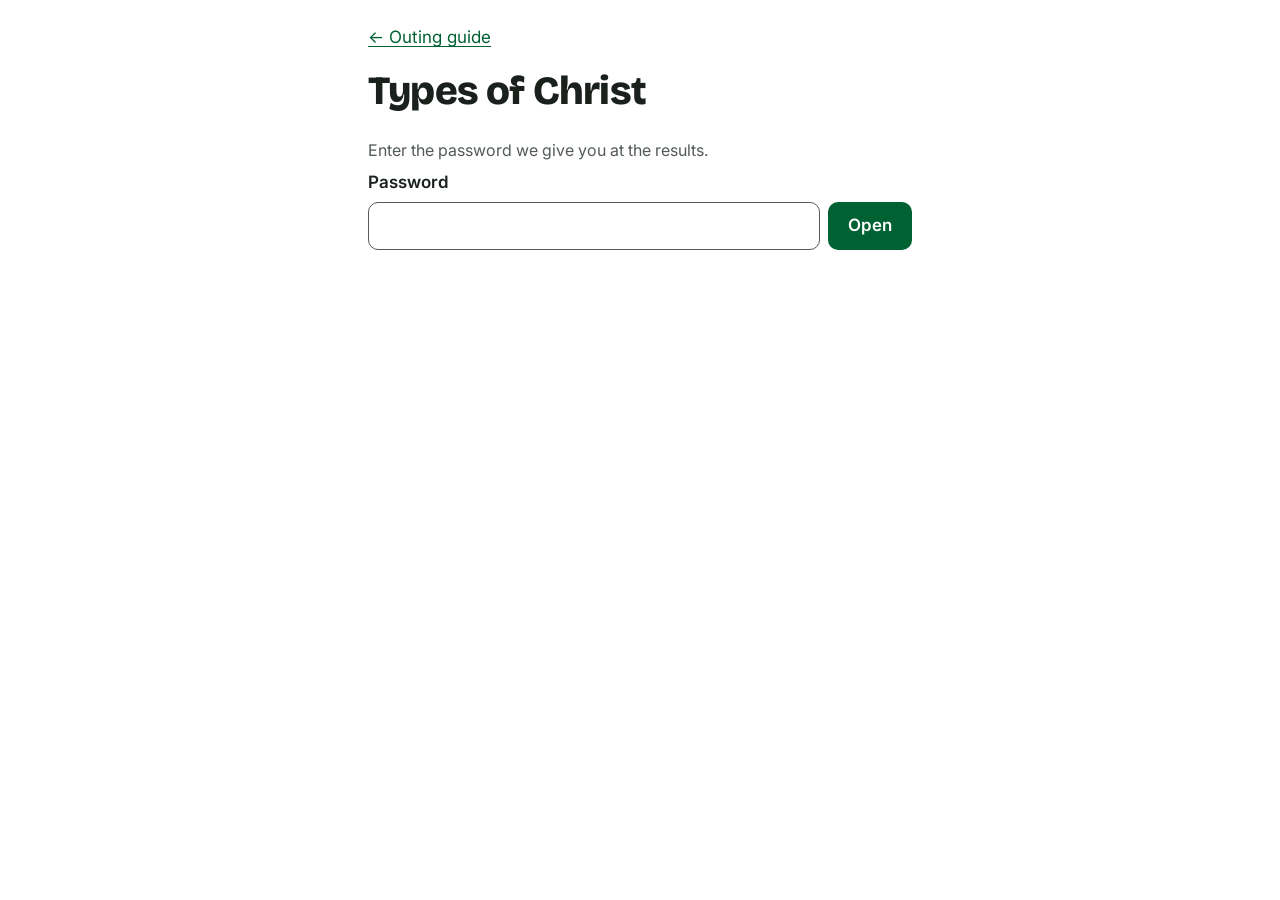
==== commit a2feb4dd: "Guide cut to timeline, scoring, photo app and Types link; verses open in a box The guide keeps only " ====
--- a/types.html
+++ b/types.html
@@ -6,6 +6,9 @@
 <meta name="robots" content="noindex">
 <meta name="theme-color" content="#ffffff">
 <title>Types of Christ · YAF Outing</title>
+<link rel="preconnect" href="https://fonts.googleapis.com">
+<link rel="preconnect" href="https://fonts.gstatic.com" crossorigin>
+<link rel="stylesheet" href="https://fonts.googleapis.com/css2?family=Bricolage+Grotesque:opsz,wght@12..96,700;12..96,800&amp;family=Inter:wght@400;600;700&amp;display=swap" media="print" onload="this.media='all'">
 <link rel="stylesheet" href="style.css">
 </head>
 <body>
@@ -25,10 +28,20 @@
     <p class="error" id="error" role="alert"></p>
   </form>
   <div id="answers" tabindex="-1" hidden></div>
+
+  <!-- A tapped Bible reference shows its KJV text here, just under the reference. -->
+  <div class="verse" id="verse" role="dialog" aria-labelledby="verse-title" tabindex="-1" hidden>
+    <div class="verse-head">
+      <p id="verse-title"></p>
+      <button type="button" class="verse-close" id="verse-close" aria-label="Close"><svg viewBox="0 0 24 24" fill="none" stroke="currentColor" stroke-width="2" stroke-linecap="round" stroke-linejoin="round" aria-hidden="true"><path d="M18 6 6 18M6 6l12 12"/></svg></button>
+    </div>
+    <div class="verse-text" id="verse-text"></div>
+    <a class="verse-open" id="verse-open" target="_blank" rel="noopener">Open on BibleGateway<svg viewBox="0 0 24 24" fill="none" stroke="currentColor" stroke-width="2" stroke-linecap="round" stroke-linejoin="round" aria-hidden="true"><path d="M15 3h6v6M10 14 21 3M18 13v6a2 2 0 0 1-2 2H5a2 2 0 0 1-2-2V8a2 2 0 0 1 2-2h6"/></svg></a>
+  </div>
 </main>
 
 <script type="application/json" id="locked">
-{"v":1,"iterations":100000,"salt":"4fr9HDRGfuRQmgZFh4svig==","iv":"Yu8c6pd+I7KuVh/0","data":"[base64]/WUJKkpqkYymu1bEpBTRAjBlxEmdMrhZBQuqZfIGIibhkRVloNQCdIPYZWjjHwJi7KdPuOJVshutkKE8PzNvbJw9300FzQ9AwtzypMY6YPdcVSPcA4HZGJ4aeu5y6x5jHO/hKD3QdI2SBadeKpjNgpyaC7YwMDmleqFaXq2GlhdIZi41TMSQ9S4Qp5SOLAKxLrSKhpGohKQZuJFULL/u+1TY0L51pwZES4eyaKo2sWgdoPE/Kwr+ohfl2rqBzBtNqdXtz/KcgSF7UeqM6GuNbWjK7LrtKIUr0z3YqIr64xPHRVMmpdR84DdLJnocoQsDbjBiaMw2zVP6//C06kzzUv4pDMmKnVUR8dvG5w/AfPtYU4f9kWgxerqHoJU1ET5EoRlsAZhzx5dxPY2B3Jn8RjjxA0GlzDpnN3R9QXNvjQsd8YAQ65EZU6JE86F5QMo9r1YgXURO2CP8tD9UGbcYpwfwZJ5RhCb0sphTZbXtIW4dbFKIih68R9HDvPzJqgsl0jHDRQyhuxYVZFstOqBDJ2yQ6BRr6aqKodZ+0rqy/7ijHNchSncAaibRxSb37I/RC0Xnp4Vu7jxW27bexCCAwUamRvbfaWsk6Po93XzBwiXC369MgHk4jt6yVBPiiNLMGTqS8Wpl7a6PGWAvdv4zJkUsW2t2HstowITFSGJDIbCE/vuoY/fwELrBCFbZmLTXnK+km6sJjmw72ABKNy5c19IUmPtOvqbHQPjGHMRVLvQ+93hkn2FFD6gJ7m+0RKhGBrYKSIbi3GzcMKbxkcOOQL/ghSjzqKrzEzqWigptwH8FcukjbJwod22H6pAaMTwzVHXMZroh2sUagHxn1T9wPwpHjvEpcQbyxN7Sozxg5/A5aa6N+8DqY7aPZj1mMm1iyOEyP7dbJjk4KOZEnokaOFQl2oHn5WsNPul/vVkjTDauv5k8BVzE9auJjDala8TMmx4O1wimscI6VEULxLpy5FF6381MJC7hOLsUHnOdZOeXILe6bm3KsMQ9fSXRv1lKN6SHLvD4qHu8wGQMLccRhVPZy7Sl58g/8MQC9WVYp7DuthL5wb7skRJUuyhGradNRsY5qzdDtpJBhICJXjK3Ps9lwqJrYEpCDwl2lcI6Lza6lX3locfbjwcrVjlE2hL/Ai6aSnDBxu0mxlY5lDULQCQqiryB7VS9cfnsk0mD2scx7hodgSV7BjWvLeGGwDhB4G016o4xiGdX6IuHtjpbTfcdy5cUdJgNbKnSbT9SqZBodr1kuXS64iPoLjr3mZ/1eROHmRt16TZLZJ+DQ6vNY8lSaMLy5g7joTz92earyfTlLr10tNy0R8+4OFvdzyXnfV6LdYGPXZZZe2Spw4DjGNJA8jR4VxYEd9v6yAGUDhJDm+oL+IbzHNa8aQXqzlNCceGmQ69/bS59grLETIRYymn7N/kmQJoFcfVdHtqWxDgq6HiLx6djABVqhHw+wNz1wziUS29S1w/aiQ9SH/EO8TwOouhocd9DI8C1GxI7Gp8fxdpb6cfc1NIltIXRSgPBd2AQ+13Bc7ybNtirdeX3Cfs7dYDNa9ng2ebpChHQUEMtbIgIYywM4dTmYgasJYNJC8q+DZkyYbTDUCo839OQIwuKMmGMqRCG131qvjEMW6OEFEh6Z4/+Nq8sRXFh2kULdGQX42usnrcfJtqgvXV8iSsH7k+Jo9d93Wb+81SPb2Vzhplf/QmUrOzqq3VaKQNVw2M23+NiMBvIugp8MOvkjQjJixG5nSosPi5ySY9RrqOaE37CDz0FFvv85eoVYSGVix1ucKRH9BMmuCNp6ii6V+aC6/VXhc/AEwB/kWy2V++mGtPOirCPj8/wsK2z/fRPhMNC1D4DvAut1KT+jpsY7Jq4FDwcW/zEFw71n9hDUyaF3i3l5Wh6TSQqkhD5fGupkLk/[base64]/V8AdqxiUL/mw+bx8I15cY9Ev/m5B3Yt/5PD6tkiHXkzd2ZRMklhUIuQ175+unv5t24zKkSW7mwUagKtr7CiLTtNPyPNsS1AJ0QyvcEO9xPYKQSIX8qR/0y3wa0mJXkRQAie41a5jWMzypHvUv5jL3eHYTSToqjQKlkSyrEdF7GGaR9MWY8UJyMvIRasoSh8v6zpQS4K1CI3/QhAVWKEWAvre+MKPTQsXB4GZE6TusnnhXBW2qVZ6w1W7oAP8ZyRRwC4jJGh1cHmQb0etmqRfZeSflErJT+fAnBP6GpK3YYNPD5ZQF4Q9/rHz02jIhguXAUKhAnS4QE0L8qFonxrJldokc3FT7+0G5pJreaeOgNXTGXdeGTX8gogt65kUXkQKcHUIEjQGI7kpybhljDcNzAV7vRNvIw2OwEGKl1bxKOqv3KUsF5FXTIbWFyE8qifWaOU2ySSMYHZ5aNwQlmH7/Lsxde++jlxkDMMWNNuHrWgPTLTS7/[base64]/SeiXpYVDoQuMIJlOhW35OkPJZtjQtD8I3Om5ib1OC/[base64]/n0ErkAZJDW+FWmggNo3ynEclH17Tk5pvak6F57Tmdfc1qodknRKNvSsFBZkYCFPnXfTO9NR6XLAPGd5Sik4Yzgmin9KM9o0EUxKW3+KHGOILw8dM5uLKdO1UTHI73/fEkjlFkR+1ydtwZ3qsqT+rfDgL0FcbHkQa2RYm87MzGuJarg43vMfpafo5trbFeOCl/opLq/X7hWNQyYzyBZH9KMoLTN6tyywEiQogJk0MlYpD1LIra9U5LlJxlpcjdgleGkct7LWKgol9OqoBAEEkRrTOHl4L26w5W2NKbi9q8ajqEpOGP2r/e319IDq6sN5qEinn9SPvT659BLiQFrZlQkBLPrCuK6/LpKKIz1qGEnlN8Hl7T+M9Ihnb/dTHNbtKTjr83OJffs8/Yrp7ZHu6MMU0kKun5znrhkBQlDjDCPUNtSP6El6ABk3+2Pk7mg2Jv2rsE3f4TwiVsjtoipk1PYuuos97YoTEN8Wd1M0dw9D//QgUosIpI06awSlJRbzgdqSbOsKWdf/LUWZ6glU7RbOaiS+AisB0KU2IjHX5qT9gO4S8AaL49vB0v3ykS/Ldn6NF6DHX0gCbLK8xUAzmHFYJbGb1RPGtBmIpJSmOWmDmHr5L6S+N8pZPSHSr6CnbQKmbRF1vcgks7/xCUeu/8QZ8uqSbpp8hUg5w+f8v8DYcCFK8k4dcWCeDiSdOBt44yQtM80YQQeMph/[base64]/MHg7tvMWzAQwzVXr85H8fuPWTkRq5IAcBzgt2aF4tECZUKQ0dQaPuCRJFijLncyxmU6/vwXgboZuwoXpeaUDIKnvcm0SvxAJ3QVTK9vN2FWJmYeBtQv3UGRW1FW7g5bzGB0SUP6JvzRUqvDTcV25MEWZCrN1ETzZ9mXbaEOCpOQmUlOwehn/[base64]/[base64]/vPjBPrAJ+umwZ2xZJrPlGcL4lMhaBW/JkB74VAyqX4zor+ED171LfvYbHRJTOJ0w+2VXmTskmrOqyvSYqvLY0j6JwdMIoI70y5IyMCXWU/UIS7BJAJP/3WcE4DK+uuOPaR4NllYdWgopfAXGxdqB6bv04tJxTeQDCI3IjsSrRmWx7k4Mr7iXd11GrrYZF8HXzoOWl0UrfKnmF+UIbelbIEpC723G9YnKpGJrFZXWQ3t4eGK4c34JvMVwSLL4GoCIjZAzuRlHzbzO3yzQeOcX03tL0/L8fNdhL0F7F55NhIGv/sg/m+eLi7ChTJTYVDFp/iyDpg4slovqbEZyukYPUHGCH302DWTeqzrltbiXnuUZ7HgMdAohdEbpKMSxWSE8SesmdgyVoyy3am+dXtMrTpi/vLMVwh3nWa3ynZqLx+SYW1ltoZ4l3hdAsLAR2onyvhbmAcuyeFmdBRAEOc+hWxUloEQ4TKsPYOwFivaS93u+zyTzr+LsRHaRnE+lBhpsnNBT4q/XAQ7WxTIU5pWTcgCq63TXcktQ40lMHHFiuJckydOlciBvMa4cw/YgyLana4PCh4L5+16f7p1dyTjU04vSu7RXeO5Y5UOtIYbBi8RneWN+90pl75KFtjzt6isu6JadZXGp+BNlbcwbAO//C6yeAggTv+wENQ41XnZDNzzgwNtpsM67H6IMbzUmEbCJJnT3c05IkpiGdbCM78O62AayMi6ccvKQKz4KivDDKm28U0g0sF0OiRdLtIm106JJIHEM+MsXw/IRJIDSzNuHTauFf719E7UTg5J6a5JMFQMGkDuG9/PnVOqupdrmKecjyrIhGOidtOX5CmUGc86RlugEeL/Hvp7LAYBGfGU36fYtcyFw4fiTYsgpR+dEhP/zjVqlTd9syzbqhmAlp0ZURw6np65MtsBm3QfxcHFxTUuTrScSEij0GK7Ea0A/buKqYyGPK5daDe2N7gv/7DIsDIzh/[base64]/cNEnnshAVYqSlQF1xK3ZSnWr36TFsuLA2h8iCOafpdSTla1mMtoxMAvw4pwxWzMiNGSHupkyNwB+v+AAILqz/LMeJysG3hUoDC1Ivlef9GKPUW2cZ0UHfbX3H3SLO8LdfNj5Yj0g3d3uFIh4j/U7Q8zU2w5WltuxTuMi+kJqP6cucnnScy7z2nL47KLF1pbRJll0qxiyAH84k4RDPuAd3jo3MO+GZIN3gzJwBcuzq/phA1i7v2STNxKJgIlq28y2AJlEinMDoK9FVbq79/E7twgH7HcJwhjc/DMy36nKPVS/ZvKFdGyE+NcwxcDhYV4t01cWCrXLPfL7lemZmlWPvviFI7G54kkBDeEZxXA9fMs/CCt75+MqlkCFJA6uE9R/5oVHT2cQoBSMxlMUJdMFLZ8gECdB+R5GQAYTTd9J01+AQUHwbNqtIsFR9jeMND80sUTXGriGRsRVDwM9DWb+swN4fNQKRr8JJXTJFG/pib+Thxsot9wsccuT2se+6q4d9rHqkOWCUarJ/94MpH3KWkZ53uLHAMNV3vrFnsZkL3YW5cKPWZiH9SUY55XdmKYA4qLhU3guCeplLMdKQJrFDFCKFgk4iPhnqkd8skuXAfUw4xd2uWuky+zaVt7QM5MDRe44Ctug/cnAiun63oHfSwFToOJ4ZLnawW+TId8Vp3Vtt+VkHu95UFDHiAiAugt+olETc1i8ArJQoJwYtkIH2wz0iX63AUIbmOd/RAkUkWm2tOgHHOuVhlLK5i7ebDEYNuO2VFxrr7BW/r0JrLbFTE9naUwHvGXD0S4oeav7GjNrwNI4dr98SvORy/[base64]/rifTFCu9BdvOQU0207XbQAk9/XTErHxrKa3Cji9ap3MkX5feP9ks4Xgv9TtMpyacKNUnh/SK99HNfmGUGWj4C+RfmpHEQ+dhdW3vjDm6MY0NcDAo3FJLU84IVb09BMxnADBgJ9hJd6GXUFpoLF/qB66nA6i0hv0BkN4cMnE811tUXtDTxoHC6OHeZ9IEMQds3UK3tjGgogx/C5NnVtjyvoZae1hnzlIu5xkVdIsHkIbb39fLj+mL44xBGQ97pu5CbLirS291MRxkxmLJVsKRsh7U8HepDfWkyVo4sKnMRdtlZuXgkfyCd9IezHu2GSCX7cgvAGWX6sTub+PKrlRvChPNn38kutdfu6z/4Dfr9HSqr0cZfXe+eQsDObyo4fc2VdmDnpXns7mNTb7Ma6NKzXcL5NcVmMvQZnWUjoODLi83vt4IJ2zmhYnDYB57VVrksCgHEnNdW7CkJCv8bXvDL/0vIEI5Q3t6/Ftbb9P+zkk189xuyuEC1mySRlaUkfgkcOHjYOivladu9ua0d2ZW+Hy++NXhStGmNnHAxrcWB0n2k3Hzrsp39GcVMxHVTDjCsp+C21/2xcH1oDgHipO3wC0puTPCSeNKS3Gbde7e9GMc4+fyBhUWpItKedYrazDbd/5Pb6m/VZ+mX3fUQxG8dqR9kOGpPVsO0vs6Y4E2U9pJrYoe5p4R16pXUpMY28JO7sOmv3p0NvvbfpG+3tvuA44DWFIgYWswj6MzRnGUuOy/8uvZTKGL/[base64]/XkXrMCDhfRmor6dDw03pcBIxnegwI3rgjxGbuEUnbCh7P/[base64]/bCiX0MyL5El46VYW1jRJs9/22eyxgSWPDfOqI7e7tO15UX6t80fQ6EpquahR0aOCozZtc/UEVqxPQ3cgxFyLUAcNNgEWmq1KfnMUq2KCABVq1kxiRjsJzAXzbE/re81Wcnd+PfKz8Myvpbmy8SeIXDA40+Iq+Vu/3pWFttUz/meuBwFbaAdkW2KLYUqPQx4XY+tiPY6AzfxDkNoJnGfpvZLEgm9T7ZZfU1xxkDsToKwnNiWSJBYtdVa8qnsWipl+l5sR8fTNYT0HqHyX+oi1EK+QiQj1yrb8CTS98WmHUmHgFq3dn5CIOdYJbJRWhzW/Z/agT2c6zklI1XNpPeta3okNujF+f+nGszrql8UKOTKMbpljl9Oud/S2DHz9+Rv8+kEUq0MVfH4TfknZ3D4PhAaNK1OT9uHESf0qJ0EI7zRl6dIiF/AaXNJL9j2Dz4D6tdHza37McdjWFliEzjttA2Vk/Rh8wkRgrn8Fgq+HBB6trTVtF5Cjsb4KeW6oKG2mE2DL3lSnT+QGGdfFUFw+hSN304ft+hlz/[base64]/f2+IF/8SxPIdMGjR/bvDqUDYPcksRj8fYtXwGn6snxyJtLtieOxZQBi9ajpoxn3HDNd7+TYXgefpp7PN5Qbwui9ve95e5t9vncO2aDCZj02ey2qTgnZsB0UYtEvU95W1NgCzESf3geFb32Bv8ucqtFxDdx2wO/YMz3bE9hbyahtogtIo6Wa5Hm/6ZnbSMJpHNBTdHQwSsdSciHvGlQyIDE39QxSYpzbB2uHLfOmGVpthln/ogz7MOV5XyzeMumuFLhb/aa7ws9uSFtO/nqDrsVeaYh+HjmF4yzJcKv0ySkbCBcR+vQBJJsI5ZQtN01pwwB9+IUmcWgg2ntA7cUaotMboC5bwgN6hz9swHre2CkiLN037jfjGaCJ4r/Nami/kmMrpniAPyLKZkERcjlHrYPWmvWnyoL3NOZqBtenVTAWRDFmlCVSA9bsZACpUKz3mrBoE8+shDCF+f+/3XUj1LFjP/SqY30JcAwMRqljxqBOMO7bn53oAxihjkzjZxI+0CY4wWROK4z4z0EqdenQTEWxwjiJ7Yw54A+SOdFg5CQ6OeCUoUHCEcm5nX99rfK4KhAC2vjcPBRMYZ2oa5RLtV7yKzTSMYHM1Zm6c6IjoMDHzDa02uPmBLRUJHkF3CYUXI28Pfb8A0TI6L40HVV+WvNuf1/ahWrK3UL9qbH70Ek28RykDn9b24SSVox24HrOsEbLZRt0gTZVQVgPCyuKPsHLK0uarvtmrZwnCpYIziq2zYoKA+WwkcudUn11u5TKHK+eyA6s3DqUn4QUACsshVwQ1/HvolFr6eti/cHJXc0cnFQgI4u9X31lO4C3gT0pJjJ8ddjVk274ytjYDhE9vqT4QtB9CHZY5BbXXeqqVlCdu+zUHYbd0/3MWAThsM+qEaW+anJWRfASdAej+H0gQqDyx0PVSyKwqyXkzRUkFglv2mP3+YF/kWoZ3dO5fQFlAwukOe8oShNwRB4C6jnBYBVz+vRnsPBoYQzeM8knNhZmCXg70hTIGdCH8ujO2yOc5oQhpCX/ur9EdTnF4xcQ/jtiF+Wrnul/uh8kzYjxvLu2uIpXO6bIGsKLBNG7pASfzdXRemuNv0kL1jX9u3CJ9Rayt1tQxC9vxIjYnbLiatBySNXbeZORsrW9q2h0W9idHsBD4UczWQlLPjsmSr4w8RIt2gc03WAANAma9aTPnzECNsTMWELmKukGAMlbr/LQqoMfpwfmJQzqrH3i0/[base64]/+iCfWpiKFcYzN69+wtw1QKTC9gOfsfkGI8T32auYVkEZA18hJFvzYIqSXLwRSidikkLQp/LLPaY9yxWILPMuy2pySQcP+ZFEk+w/YoAnyu6Bd25hW5nC08+d9kx2iJ71VSzDceMb5HUcbLY/mCb96g/pqQui+VzI7uHxOcFlKLiChksT3bFGyjknGDNGOT4fWH4rXDaj5GgQoOnsKjgBU2lweM2NMPXZ/QNlvl1jnxU2czJR4JFxJHK9mbUlPKD73WPMDEJ0Mnm+aVUntgP7XPD8odSwMvH+lbfKjBM4K74/xsuvR3k6iiCEpP/L8p+eK5AVEkKDFJmUQnN2/CK8djFuVM1RmiSE4Tb/SodiBiQVM6R1hF5V99CJw1xwo5ksF8KQag5aMod3NI5nnFJQs5oL9bXXIoqXcIy51psBdurGM/wL8j/Gscw6w2Vpm1OhmgQwqA/Hfw8bRx1z7GtVa4Vv8TQ8TLFzjpZvzTDzeqI4GHs/0aKArhAeQBeJKpSILRPDvVw8Wyg1cF0n0RlH/YePA7UygiR0dJMtT5mF3j42EOJQ9GS6/nimS9BhiiJIMKcoX/EBUGNbqzwT/WYucLvgVQ0Xe5ZcNiE85Dc2ODUZdeHvQPfT1UEGx5j68hLZKVCNXHzklbCgww7vPdKFrkZqVqmBznOXjeYKWIwpCE43iOz/Z928oG6CBsxvOlfagQSHLnRKbGNZIHpfCPD82vWB1hsqn1qqEFGVZWSB+ePS86Y4hhdpVat68yQzhdh0RWVzFnpNYPnnmLZ/aQ8GxsTMLKcy993jVSXSh48Hpr891BqwutQIlAgnqS/btcR3KQbD1QhlsoWF8enWpkiTN1qu7CzGqjA9Chzv2mS6ICb0cEFJj1wDreyiNnOsG6ZKaJ0lL+baoPs5QVs+t9AkFMDvMCgKltRl2odGz4aUgW34W+CUOM5CTovkTOvwhmxVAcv9mYN6XmefHImOALtFn1L7TAHH8rsqdxD0Dy1B3JGNTXqODB+CKHqWIYNup0/ufKzrnrS7mVEwAsvnPF+0NC+nxKPageW9aBH7TS6OkZZekXu0M3ylFAxAfonqUOPexeKnME8TA5YHFLIwRscmbVjYt/bwvEt5KrZzs0fo8K6htOi6f7fSh6xprYHV5qJjqar9bxn9ArscmOVgsbZtDYAZPlewtB2tnacBNQCtgppCRzIfg9+iM+EA+Brvw63rg/Bgv+S9S/[base64]/VB7Z2IhYZrtCf1JeiDIM5H1xbOptpo2wUY1DpSodAOuofJRJir/rGKq5MJCzw/mmX6kxCALBDnfiIeFFuulFCUJyTZ/G86lWeI+kX9aiKh05SE+9M3lD0TERw3fEYHlrrU/TPVxNTggBNt9k0rWjVJQ9Y9isIn3Y+GKXtOw7vSr9wGf3tc7AplQZZqi+BNIKqsLwb+R87OZCPgQI6DBVGxmqzfLOl3JC/BIxsGse9a5JZDhWK3/MvAUcvvxbJUjZtOY4cU0lOxDj4YaelZbV0R/Z3QSO6wMrpSqrk5yal4Pvjo5VRMsrb7gTmfQYJT6hcLVS0aY/n1xDXb68v+A8HyXusFwlO+UrvfemdkEy+VLTj3R4PQ9XIQZcZf2hdg4bf/W5n7TnFqTntA/29natuz5wz2DXhmwns8Uc7ycmTXEYyIKvdSIV8EM9u1RfOBlzHzMb8QufHAhDJGLP/gOGcBRGO0VDaliJ1kWRiqgrXvzDrViTFv/irN2yUmyirmfEgCD/Di1sQMbuLv/R1F0N25drJCzdFZtUEoOahbo1BxllgD2oH4sVJuvyC+EFyzgd49tNd6QnH094ON6vi4tgfOdOuX54ZohWIQ0dQqxPilC2W2LytIDRHH1DdkGWzWhNTduhY8uTvqj/dBI7Gavu0fYSkruC4hpM7wXSyvxVbOFsw0+P8n4rvP81MSFaV4oeTMOY0g5HVftZMKSl0qwNIe/sRMZu3uCEuituS3E2hdY20jG3f7x88+d/Y6RZu2vQXRnkqzkcPB6aIyV7OgQsN1CN+qL3cMCDwEZFwEmVPa7tQDSyKgZzXnuwZEQ9K7Rs97iQSZyglXfOQxQmRyupymCP92QyDnJsIKoWX/eO6kFTz11mueBRux+MBJ742xyNwFICZH3lj3Xc1cDyZaAe96pADEXXRMeMBqy4CthnX5vgK/XkcE3er4XXb89w1JeoZkSMJOrFslewUl+tFvbVH3ndZ4ml42bRckAhcDCOSru8hvJGvmRW3W5SLTSlKvGaNmxrfC4QNmBYWgvPP0UMRMVdR/qf36d///MC8cexrUvvOSHP1fhBAWuEnpVs03/u4I9KcfLNkwcwxauh/uzVElTlTC9STF5RNb9omYy4/Zg9ypJacfbvLRpQNpMAmG035qCzIUylaSZy/bpd4+4OBJ6s3ARdUVz13h4GkpNVSUhPHBsE+JdiS9u7fyVFNgwltMfg2sL3m+LPlkYubciEAf0DthDT7Rdiy4htQClDmu71kTl0Ud3/Oi+4Q0YfQ6YYrRVzxWUGQ3j9b6jeHfDCE2KEZC6Lz+Yftyx7h/a0Idn0B7oWDy12JtJv1XZRQmLiFa6mbQ6AfcIuloAvK98sbarhL31E9wS9G60mmojRBqXKb+uIo3BNq4/SKeFc60x9GHxdwMiS+dTB3oqnmqfeaMGqBBnsehU0szM/nUdAU/ZUalIpe1tSgcWqFREAQ/RvSGGRbAP2f+YuVH1qdFZ8tQSqN8r9YpL4BWHrw/jqrCpV0XJ1yWfySZeicFiTRGf+WnbMPidQT1YkCKpZlfbZfy105TM4uTwXYZiCpSnsanZZDFr1Fu8ykBKA+4PMYwJyG9WZjpRz1UxRY0wBdd5/jhd5b+2M5qjVJrxOvs7wSJFNjSsc9/hGKxLg7+gtXuHHb5VLy4pVRTxi6zoKM/dhSgphkaXGu2Ve5axzBI+Mk+XGYm8GvtdBldS2VAMqXR2vT3nI+x2Tzl8+dT4xM4qjjRyjbIAgHJJ2Z7QjREvTgNbKjhgG3KuY3h7pnoBlCwEFKJQlYlrlklDZ0vN++qsRxieW31vXEIEKn1HRIr83HpjMUmRuXZrSngdzB8/onMzdmZklNeY9evDhPIMG1nt0PY22Z6aiucv84qVpeuTlh9o+/YCpUj+5xKG2yGqg3RMMa9Yrd05sQ+NYLrKI3O2L9HtnkDcvPH5mnwQnHv7VoH1JVDSr/2z/xvclShHVGn7iPp/5gYNWZgbuTX/[base64]/BdqFqBKqsJaRlJXiIrI4NUXM8iDGaV5yhRJJG1oLx03nfRbsUJofRAlVqCCnyH8mA3EVuiuPrvlvtSbisjtZYkLwcyXlusEoFMNxsWp3NyFWwbgUjmkyFOt1Djo23J3KeejYJhRsHekWPm+3mV/erhrMhEu/HPBSHCdAnxkYsuL/GdNB1DV7LFPS7y4/LlM/H9+dCai5O25Jj8YnirTlrDi6tGx9awjadyy4wU1pZoC9+sXReBdTv5CtkNvMpSqJE0dWyBqVXp08tfWpHHYXQU0Ue+5bxeDi0ido12SUUf2vHaY8fNKLh9HuiJlFvFAhQw8gkflPpPCOgG4oCVX/o9GQ6YHE1J3+mKj1jP5ryUJq6t7X1Sop0kEFJrowI+rlZmYK+V0rTwPvsGoaevmsmwtgY62oqu15bQLyC0OJANJzP8srxbmGzRTHS+GLnB3ShkMSzNPWpPX1AvXfuNfvakTzS+czjL1qq4RP3zIk5ojlvMO//M7usdHmNNPtzkX2oba+ZHDHOQtrm3sFfUBXnNAChbj4LZuPs/fyO3eFbZejPnKc5Kso8cMY+4noo1GDl/9kHnRH2bS00DNoN4gtBJ5DwcaOIF15PKXIsMPr82kVbioFhkhv9C+YZBGIvANPwLKYaynXS+FN/jeaXlsQAX8RYTNon/4cgSoHt+0i4W6BJi+t5/DL8jvV429hFUpvscL6Zf0D1kJH84OE219cn/etJKf/0S0mubiXnR0FeWA3RFF6FRPj/oWCDWd0rB877hfNDzBNoMVXM5Ap+vL5RDd6RougtPE+MUBL9T9I5YoMrFWuA8EqricbILj1gDkgzArdj9I1UpBZcZRE1OMTeSBIUcj8ohUHnBWx1k8J/NG9E1YcOBTZ6f8o6OZPcdBNyVSSAK7bHzRXOXy7i/MCwLMh5rQcgONWIr4gf6ByfW4RWcK53PgmSIaOCociYrbcpNEVT5ZJIMgVLrPtTuQaqaHRE6Y3fI2xpVBdtFFQoOf9jrBZd/fy6oveJW1gEu+OJO6nHgkHKDoBAGW/nqyBSrJQK5Gvy2MpLDEfrlCbM9GLxneHpcjhd3rubW1T96ax0uv5Tq8WjtJRo+7wSQWUUC8EIrJQG10XctjjJMXLrOjg9eGbm3vtvEwaUR2uc9QTSAQpEFI4swhF6cqrylSGwSeaJZI1IX3EQhE3sVrBmjvzFh6Mc/a9ax8J5n9mFn+S+AhxIv4ri71LMECqGHsQC9qRsE9Im1ZV1P4cqdIQ6odXF5Z+TIgLYROPTTOKqPSy8be93zKlB+QqACj9Kd+CGyx26/FiYl3NmkEccFnjchqhr8EDNpYsIklfAuFFUeSWiDZ/ltopubFf8MkmpJo/[base64]/xE0R7k+mcukTqGMB8GFPDDE+GuI5VQ/neoXrjWoJf4BuyfZpnwY0ae7IiEusmZ1HyGI0ex735Aw9nv9mTKRE1ZWVNF+untfI+qKxhgc9K012QyYuJGAbwGO4rLu8uxz3ihsuTIgsJ+JS26R13y/xx7IgrBo1YsNmaIwhejPvWCkyMx9rnMCj0ZClD31GzDNwr6TkfOg1L1GzCM6HeoqcdppuzBBuN3dkfHEQR5JTjJM9VAMXiSsyZDnmMhQC8PY21Wf4bW0F6JYUh76RVLLT/IXGRRKYREsyMQmAr41upItZYAn8Gj61LdGMdD+KCqjstbhq53/87/IVkrw3Oxfz83yPR5aYRdRbJUReKP4jbhYJmOGY20GwQ42S7WcADRtfhLAWaZ2P2BOWVbbFeEC/2ooF9FA72LLy0LHBgBHryHcfnYdUULhYdDlHuMLp9Kx7w8ft500wK/AME9zld7dkQeMq1esxv/+AXbnvp1xNBh/h6HfFoxeclOjSjrlF9mWc+ou9GssPk1d/13a4btmpJsG5ytGKxqW712RKAikF0Krf4owb0Nh7QIEiOjjMwONzdc9mHdcWG8LL2mwJ+a1meMbJXsXBoc9314qtgsWa8su4z5Jtu5d0mEawypWqUIciqOzKU6yWpITwSwNntttyPrPCf1wCvfd2T6xp8jd+QFfe1fdUKlmVybcbyA06Wx+7AS/sK4gpLqNg1IoOMkDyDbmCe+Qti1v66XvDlkEM63D2bkdah9iZvO2PX/vOlXijHZe7lNnwaYvVz5/N2ehVlvOskWP5nNUNWq1UBeUcmXmMLg2DHDBvbEwBBOKwBY5DPy6UZu1/fExO5PeEfzy2F6G7kP1H5+MhzEI7RM7iIxAIC8N4kEreW+t8ESZrzrbtV1BfYpSrHzBks4gkKy1yGs8p/czmwAizugbrqCqyIaZup52PEmi6hA+7pvbVq7Ek+C5I2pLe5fXMtYn9p8L0t/HUE1bUmn+itdRvK4DcGv0LBKgYyNl0hV/WezKXPpyvoMvywBjvp57uE3VGuY9QKnZgtjT/aDpSCz4kGBkrUhC0G9n5KiNEaiSwiqTlRIhFmwbyK81VTxBkpTrr5PY623cLQucSzHx9YwjT8mlgYhJ3brzYVm14fOZh0NB/MsmsLKEuu5JtsBdbX7Mcf2l8OWc4LgvX9XApviYv7G/spw4yn5JBSCmu7ztRNLPLpSkOsx/tcohsmBK66jFdj5FJobhSktu21AbVd6qhi3yfJAw+DjYjasUnKJm07bq71Pg+Rnhc/7H2bAe2cpeDuj8mP7hGSWjMXDyUTDY9XVa+tUSThxGYj0afDORSKeA5jbJysWcQsO8S0ARs4RFV39/FISMixlhz0mS19kpZeNtJ7OL8Fy2e44Oxmq2c/AnJb9YtJbZH1pVMWZ/yd+v1f02s0LaAwNBG6QKzeJx/i4G3SqUs01Dz4B97Cg0SB5ipYA96JjRDiZiM4AcHUpehv2hllsQdInDY6MNkfFWMVa7zrEpmswCS/oQHV+HI6VOVwPb3gffuUMSBKG9saUUJaOLjuYWcX19EgcvnpIXTkO17s+B2+7NhByX1V5yN+mehNnPn1nuKq/+k9EqG3iUHBfGnWSlKTsN1kVk6zGqn975cPUsr+eciQxrflHucQVov4fp0EPGVfPTnOWlF84QIO25HoJth4CRoPbPCV+TPhg2oRkiTa6xlKOEfZ1oAm0oIwVOgyXdB/+DncNP7jQYCE9gli8aLaxI+MAMvK3AcioDTOEVgIqVC5bN6l8pdJz5S7ai0bPnNieBR/BZ+DpVuEUO6C0hEjwBYwLM4/QDMNNZ8AA5TaNEEx+dCeVwk1eshX0gVz25/eSHeVMPw/j0f2l1qGRLvrL2b1Iqj8afYzFBpSoTGD0jUIuciVApZQqVyZ0C3jCY+UHHuc/xHMDB96m1MTxEspH1/[base64]/fSE21PP1+84RoYYHkv0fFAjYL/za170mzhHsS3TAIfRwk6aCE+Tn79CrxWgFFiI7nEpLKUAZFX0bVdrLCgsTqtLKGoB12XSTm6kvYUVjbAn7YdS85sYp4f4jWCTIxlIFZLrs1JBaAihMiPPG349A0HZ6nuTCMKUlSH2Fk6wAnwtK8uQEX03IG/SI5Bi45ZGh9qb9pXsoQKLqGNETpZakMdnWajl0nQKN9efgUHXghrFawqWIvHmHn3m6+bDa5rnLO1oHglUyZ17O2g/2zdFlW+2XuchSWgy3Awu06z9KNIzfScIpG1acGu2/n6c9PFu/6kQIgjwlv/C938hnxs3+Zr7QJD5vSSIlGDWRg9eX3l7/4R3Zhfjgt9hxOuj6ylN/k1jYR64tlpO3vBc8qiNYH0/5Srv7zb/siT5Z1uK+0lIs5d581hN+f3f/[base64]/bPdehj7RhHTJGaeu7hiArJXV2CpT7ipL30ipl34CcMF62M1zewF/HvW+8fAWc/GOgO+4rpELajJNNpYtS1gFOhGu7G0hbKwGmvXtPRc4QTG11mHNIsUYNWJwFuZCh+YJB9q3i38qGwe6glRLfQNyrTv4Z8YfBFiT56JbE+sCY0sEmD9Yzvcyi5u9hlZIyJxHMV/bHEjVM+rmCRpnq9TrG9LZ27b6+ZFSobFJ8zalMwhYQ+1mjDePzExuHJtsa3WCzro8jVw29UYCX1tNmDZ25wuiDhuRdyearVQyHk9F0U0BifEIcwiMR8ZQQjxzUmk="}
+{"v":1,"iterations":100000,"salt":"1q6b9k3ZrEL84T2niv3+0w==","iv":"hVPmA0S/gPcPWMf5","data":"8yeRjYhv4ITAhY+fiR7iT0muzzBIYn2kHQBHi7OnZcxAwQHB8Oqp+sO/a+ixs5NIasTpG54XNS6PxtMGgv9V+vJLhR1jFS7BYXu3DIq/VAuEvG6F84iA1HbEBk55fYEgFDbhBqAlG5GQAIjmllIZDLs7JLGPrcgvhE112nmt2yyUs0ZDHEk8FzBg0YubmzemWekdRuYDPI9X7AR6v/l83rYiMq1XPZMf//PtghBvHby25chqm1TnXavag+g/4JmcFIFCSlFUzjnGewGlRZ0pG1SuQDO0lv5GqZOIdszfA5LG2irM3DV4pIKMj6AWPfqN7Rh8eYbssLmpelokPbVrabWotvHPfU/l2Buzy11vKByab3hxoY5Z09nkVzZpYqWX7kbI/CBSZCdoKa4cC80fs2FCk3BSij3VgH7db9fQAnUkSW7pBL3FpIK941KQW6K6c6grH/ZtI13nAL5SWe7mJTH0Fyvkvv5jh3JgLBaPSo4ZhNE3CL0lhHKvPAeMIK0F6CO9p6gE2Bl9ExqoUTvihu4V59NmwBZ48db4HiVfVIGr3Tr2bqnTDux/Q5KblwdWGKIaxB+gjMoMRsqUnswmlb6ADqpEB+enDVjlniLk2+LgKPLR0UAWP1v3Wd6bylKjwUmvKTepfzf3J7+3bl9yiQQNAMGf7WZ8nYy6h3rdYAK0YmaXTuXSJzmVe7dU49zeWMnTHeAYclSkNFmQwrIvtvKkEb+B5zbScOhG5yQ9CRMowgUvIw8YZ0U6/mkHzi6HN3Z3G2ULmedhqbfAvGPtuI9ocb2vJP1Hp4Dgj/uTTGSI1Th+3WXSTxw2KvfZlNSUsjLYjpw4Rovxcow4UjcD7Mgh5lxXX4iFj/R/qXxBO7sgPDrJf7LeMd/[base64]/B8/cQZiwcBJtr9Dwr4KyVd5jKdQ4NYg737LBwtUFZj17s6UuURLfp3Hjpkj4HGri/HcUcnoZD9a0pxxk3LrPjomUrOGFZ3JUT+iDHFusqwA9S3TeJaLQ9AOQU0z2TsaHQZLLqygmYHKvZ2H/U2jjXRnJFfxeWoEtNM/l94d5+gMCZfU8+/jbTrytT4rZL/+A/CpwUArw3UnqtQFb9ta2fx2ZQVr3XKN15RQWgJP6BsjHsgjqklxAkssbagKtDajKf8bLKNKkaC3P1PPZFppLDulbxrtIQbYHFvS25LMLfoIOF61yrt2uP91JsYHVbVQ3+gxRttUDraobYvUuPjkiedFsJFQNoFzQ/0pFlZb81LxHRapShCeFFH6GgJRnxojk3erPGtplfcGALDRnjyFxCV22a0gSlwwgSBH5HyPWh6FqQ2cKZ5gEzPtyQAFFbt6+WvAhjWAOXBVYF3pXC6Eedk/E7TuBmczJa78sc+VTiEubbtbuzAq95UwYRF94L2P1Qr/zB/lznmOlAMeuN9fIau9/1nx7U7wCmFF3d6MjZ9LkztX3y2nZd94DsyelckpVk7VgY5uFfQnYKJz3VDdoZ5ZPs5uJBFiEtNI/UT69OHcX4pYPakbjY7fTAJ0dD5GTIIFilv6tCUW5fTyOXJU6HY03OPcnK9cgxigRviZ1DTBOSE177QmdXOTyMQIqDdjHQdFVpT8R/2k1/MtN9LyfOH9fXO4kZX2Af3D7PlgEdzRet9ljF4uOXEapUgv8WgHCN62IaaIHo35aIt9+43S4VgR2MNAtSKsynKYcR8JlbmRhLSQZV3CZjo3MEoJO0tRNqlV0UtEyPA9gyHlfOijOBNZBZB9a/4hIgAR435J16IJjLQsjMKt6PdFpQHHOw78egMKFnIiJqGrTrH+oY/iNEH4nACIYw2eSrPs155WClP2SSDKnfgyuh5RccO1p1rEuIs/ZjnFUcXPGuiq/csYmok3+oRHZh2HWkqUL9/jKXgihSWrsWL5fGtOC7FNUbqODEBH/jwRj8wQeQftKVsCBZoblSYmk4uCbVMXsiOOcHy+zt5b4Tk8dl2iH7OrZ99RcjZ4KhLnXqtzdOiunU6PFM5blSWrPuh07yfG9DRXJ4g7PXtVMybj/BwvTktZkENpS7CmZnuNQigHVH/7DTSYRbVghLjqd7IGd4+cLExG9qACgP0zbsWKRt5pf2ZH0VZDpecxbhOc/lSw7+VnSxQcVW1JiIuhNdYovitZcftsu/XTgJseTncRu9uqN1Dw8d3GORHRRD32Dd4NdpGDa+A0d5DKn3vmQu9kLiP96rCmRC8n++csxsob7zCXi3+FSXT8p/zgX52rK9jS7CGBLE6043FC22egxb/jo7JskQdV3eXjwLt7iVH1b2uyTFIIVXvYS63/M0WqO2ZEqyqAtfgi3fwfZrMuLLFBvllAsksxfX8fYjhP5VG1cNQiGG3GqXmY1UCpavlF6/9vpJflBZjE/r4OWeYVqXIRUixbKKSbJSDGsDXh9/KfVWdGF+D17YWzClNxhluygZkVeh1rQwaj7rMc/+jnRbf7BehatmjB5OihNPI/Rei91to5GZg8xE8nGv6Xs53k6DKsfyfEr99xO+oEa8WxBo6adYjXXLO0ivuc5mM9quIt3c/LGx3VJN0TKizYvgWvRIhroTnxkIjn9hracNVi1XXEeeH9I/ahO4QBm9TFhZhaUM41Tf+JVYual8rY7bsUPZKDeDzJ/S24OdLMYuZA0/flPgvX6ZcVV1S9HOWEGiMwC7UyK4jefj05aj3U/H2DJnbBuqjFolz1sPhSD384tflZoWz2BdsD+pswWEKXC3ZmCXw9+JYn9cKhvYAmhh56++HnC8ZmQuQEtfwBD9qflHOR/BbAUugGqewDTd17msHpTEM6rzcTtm+05jUU1LuaIfX5SRZT92G0kTPiLTEFT+2NTkr29vaTb+E2TR5UjHIwdIhk3PeezLHoPZwO/hQpxWcmiX9bkDbo8wwymGwm4u6BFuFzfEjFMQervUSKc/bNuaV6faEH2evcMg61qKu0P482/b2Jg0NcoUWxZqyaejLH35v3ny23BKGyWsS75hrF6Q4TA4yp0X4nFNHT5DXeNTVS56h+Iwmibs8OUeck15fFIXlz7u5TPSEP6z07hPgk8b5HlHQvE3lQraPPxqwviQ7c9mcSM7e3rhKHyr0t6XXdut6IBEUFZqCIk/uz82Vj52ae1H2nUaNarwbg6Rd3a94YrFxWu1mCMOD8jJMlxeZG//Y9r8LFCy0n+uQ5O7MGEkBL5/jTmMX3bo2CcXT07J1gd4O2z9ChKvBxrBgmhNsW+itpAe43bJ8hOcnAq1B41u4jRAr3z9k4BYy2pTjJcAviExm2TQwDDWksdjGY16hIZjoOhG3in88ThxjNFXJQHFlu0dRMB9AoXd7cDvYAr7ZxIY+L2KMKiLrIVAv4HTwFQV+WxRYKXt44ys4E7HbMJPTb7rXOdU/9TCaVoqBSc1XLQVy+RckvyKmzYuT8r1Otja9papiY2cOvwxocQW5TFz35T+D86H/L5LD6+kgWZn3fJQoGdV5utAmrD7qctmdgVZ1iOIk68UHDofJImCa6De6KLLzv0KGvCmjXFs8pSI6GU2WkG/RJdBDIZYf+jj5Y5ap9s9ITAebZOVldK3NKYMsVikHrjGLPk5uqrqHAD7lCYX5pP7s6bfPayi2ZjCAVXCny06+nlyKxeZNtX5amndl5Q6vsoJ/XMGsFk2fE739Jt7OT7GW026kDcwa+icQtYd9Sf9oLv1gMQnLo0Yd64bVBXT8uSZ4r0id3zcZiTKRyva49SU0N4B03i9PnySImPp5kqqAj704zaW8Pbhbqw7+ySABGl7A49m49W2vPmqO3Jzc4E9TNLPt+oUuIJBUEnrHmjMuFaypzcDFttJw4n/PF5SZAU4D2OZexZP7Ui19rB2otSS5dECM9edDGJgtvwdVGL/b8Pq6+HTI6epg+XuBCVPFVyJtpDm96HnwqVm9Kc0vriFKZb6tCGQX/NCKV/bZ1SA6sgH4BaxvyVOyWvfv/y2z9U0RUIU8qLtvL1Lw/Uy19l3/AUqwOfdv/[base64]/A69ibJ35WYO5htMj5/X0VNsOTYh7lNcD6PlgFrLqRYAhLqFT2N3m4wOAmIW44hb4jqs6crVr3DyCVlO/NTGobAYn3RtII9AZcf9RJ/dFVoG3szZjv/nmzvhsUJetmCXNwyxvh1b2a8c3SsTFkHLUJ0XBNRBcYSskFmn4QJ9GhZrVnWMp1q0mBCoo7ST9TPf25QFZn91mQD4SHatTCHiDgmCB9jlUNMmWlb7cwis+U32xpc8U8490Qo62SVOGUeLIInvTHqZoT9EpIH3G5Unhl1DPNgRVXQjXgueJl/19wSSt8cRJjTkFGhwbw/bxCQOXLrT0fdNxCbWfVN9FMuR7CjwoWvHMSXM6p2AiqdsrOgaHY2PyvYqN8WsRqLg/ePTFz4flJbWD/6TrLK8vWYKga/NvZXfdX6WlmvoIm2MDc62A+BpCHKJCcvFZBTkv75k5xmat5ZOZ5doRe2ZIRxZ6Au6VMUR/5lIdUlc/ZVuLYWX8a7b95Zz/4Qb1qiRhaCMD0FjjcFfuXET5PIzAJe2Q3xVuC57gfWavrQ3m+4WhbYTW/OPsQryIydHIXhrqgjVK+tEoRnXslKw/PnbVLwWi5LWr/1yCcCRiwxwsS+2BWVNMDGGTVms9uMf4hlN9ShVevalhHI1M7T+KIogj/9gFxIX4hisa08I9ioRaJIbi/TgJBNlyfI3RWAPtLexURkyW5c37/WPgE28J2GDAVXTBykuHPyFyPzpiEzdU8T7JFrHEptXkwuWZmBj+M4PbN3O7wjlMxYg/1HCJqRFGcxfr1QbY4op0Bks2fJOs1UUSkbrNCLmDPWNIPOXzdX7UI7wE6ZWOlhQeuPJ4GdCf3Qu9hQ07EiDmHPENpd2k8FhhMLB+eHzk8z+tuZgy/mrHjkA2mhtjxcUCLik9h8Ml0pwFpQ/v5P0NwlRbxAPtEKWJ0DJodJGrlOgpVj32INrQX291h2OTYUxHWbgLkbCYu9fH+vvxaco+DZxHs5K0A3gvAJEOz+8P6tG90ARt7HwVbxd5vcYlhOoSTZUoqLwRS1e7CPIpGE6oT99ljgob6FKRQuexi4bnREKu+G8hEnhAvX/bXS/1WUn/xEyz3jMs0yQKXK5yqyG1S5G/vCP04D2/dZjWITZtBPEEBgUyTO+sPAz3eyjd65atrTl5+vfGL2B7hU8Km6WjJAZwWTPXEBU9+jShGGMEqg0+Q1IGrsdKFPrGfvSKjVNlO1uo38002ryc4qqzGhnTI6KsPtgGWOVUtTSnZUDI5tXyrnWVCqz6en5guYA/21CzWoBbVQtLqvi0dtbjagLSx/+KUjr2HDt5oMzVYqwr34EqF53RQRdB/N/mZP4TAf7PSlXZ5WdPNen2Dhp3WX7mqz62Wb8q8feRflTTGrVcjw/oFaSN0HCEzbdwcQEpPul6WHcppfmQawwjb0dm7VF/DZMfHkHgZFTNcVxp2mg+9DiwxPD7Pox5VV0wqioe8T0iT/aVjZuAcNvZvAnqPCKC3GtmcNOBx8tqT55L8UkZ4b1tIigo/EQIQj922tj3VZC+i4XXsrH9plIgtsu/8PQtX4hiTj7e/gAy0LG0HAPMpnWQCkCDGSCm7F46evGzqFUqfNv9gBqzXtpNRvHgbZ3GwTxWbIXTWdhLnT3CLBwHE9Wc/Wt6+F7ueHPcPO5WzqRLLqy37xmdp/YFcCvBr+naZ4pjMUrvRkrdZ1h7wqgTn0cuDOqkoHZNIT0JCr+vpcNsUKNPdjiXjGvAOcGMzmjWdtBwwDh/MXDBjC+Hpply8cxmeaA5Wc+oIF/Bt2SONq4uvqPSQtXZZn8G6S+oBpOJ4l7EQG4o2QpELvKi3Nqu2Ej/awc/peoYdnfKd08xCFIdVxbPLw6Bb+JvmIl/7qc25OTflt/hbOT/o7a1Y/C9PA3/czfC1QZ7hHatjWLImso/OZJz6GULosktT52eYR2/oNeiMUelNlLCkAztxae1a5pLuQUA3tsReJ79DsYJtRZVycOk+Is4XQF0VmF+iSFIkde6253hQePEeM9vo32eqGXs6DZ5poZ2xsRTBk04aZDYuvWZ+ujAsDq15insc2qJIxMsk5ne5chIGnA3bsPyD5KaXJHu9mp6HXvHS8auh0jWkHCiR3o2xcCBWyK/2tCwrGnWLQo6Z52jsLtF4YHM3iXIVurNZSMdew10YTk4+XI+oay3/KxZ6kZsYxHF/pEvw4fSAq/XRU2lwX6t2bLvhI4BhYqwzq+L0rMvYcYJJUnIJyCr1eAYmxmx2MMe8m3hiIli/fqdmWzy42XQPuRQQM95zEakrcadyIcvGdOJSlvqG/EFCL28QgcL0e7l3AdwMpd7IzKF9Tyw7amt94QAUpjzlUlIWqUfDh5NFaaAdaApRPDvAyBORtMcUQN/bmlpTCfaLOG+qF1PYoN4JZlWuWcou2alZG1avBQzkW0e5S4ykpfykiE0zV+13EyH0iej90mhzahTadbOxs4irhI/UvUg3QjF+t+tgJ7pRcuPGzcWEPM3hGUs9t/bl4/luZhiVSJ9HueRJ8ycVq0R2NlksxCZiRJnWAEE46hkwN2B28Ranu96h36X2XObL88VlzqZ/[base64]/wSDWQ6ir86G2v3IV8UK6j/[base64]/qK9bzli6biyuEG11h2QaKSLcnM4Eo9Ffm1mqjD4o9GT4lBPWt655DIt8xcbTIGAIJn+2Rqohyhb17aIBQNEJyeOQJRjNEi9Se23j2Lr31JnwTX3c+4dvEUjPS4dC015ymi9W9Ky2hdddMJKTu5MmnEcUhAeBDMPBfTqgIAFrPWTrOu/tN2oFA4d8ZwoLS2hAKdgtnZb7K4/oVgHz1d98NwODbjxtySCHgjxp5Vq5VW1phbnyhCDEnTZQtcUqshXdf+B4Y/Ecmq51stCp52fFU31yEfl+lgpYoid6J3avo3CVqPiePxIzyhpInXAj22cukAukNqFIWGrhYUgjxyNOZV+r4O602bNTYjx+39s5g83VzZGDAjGCMbOAWnf+/UbIVu7qZxwwHsTVqwbsnUFMwS9pDMR1TACwM4syPxswjZ1iBTtpg+VFjAoD5kzu9OEVnqW6QKqg+e7lIL4Lk+TLBjcE2vLY5vNHkM8hfxiV4sliFQAK0QKxL3rmw3wtOtZeKIV7Cmq/Y9MZXBKR8OM5JTkw03AFW8XsCD4hkdJe8DEfsDCOxw6Tnn1zA5oarDiCcN0URjpOiBrk+heUbI0o42krgjdSzwr0Fh3CqAPZIjebXOeDwNem+898vRrq5T/HNJrtD+OcvmC9ecNzHMBArRSus4tTr807u+NfDpZ3liYfVArPwe2BY4mjLNyLVChDpG/qf7mGWN5KIkvLllSZTB4gaTtQcByGC6jSXUgwvzJ+GS451NpemsLC8Du0o6AY0F6NLsExwTJ4M6lc8/zgEThojbuyyKW6qb2nwLB+LPluViRt8IxZAeCcHOtdTACcMteQ//F4Ip+3IQkDdbdqxR09AgqMKR2hLgTSHm/i4A+pHHYhaLpIl3fZU38IO5h+83ixWbv6fZTq30YFqdrLabse1E3aELqk3SKNRXw1HsOh45cyFK+F2OFljH3m21Mtr6CM7oQ5KJeZqOqiisME1u9AJAzJKVQvUzyzhvVgx4XEwN23s5C/7Gec57cHwyHSGketn2hgMmc0ujqU0PQuc6al15RNiLo/RDyVUr8eFTCO/kBH/Ggskq9obCMTBjN18if1WGSP9eOy3oXiPr47gcRAMPysA9dOHHNvMO10+f2+OZ6j6XR4eX5rFe3QJRhp8fX64M7PyIM7Xzix2tm7fN5uThLJMepCXX5nhe3UopJiSG8bMHOblCMHDwbL3kJ09Gdv9oWmEUhPVV/CXmIVNWfpLxpcnLSo3q+EDiI6su883QFeDL1nTVngGHUA86C8QYmr8iqrQCHzpy2CtnDuqSitTNAO+5PUFy2eIU4ybLHLcD1qu4uHEJlkrYSMP7ybikw6Wdq+bcdSxKr5gx3/pphaVV+DVDC2POO9fvHyJYixBfr4Mz0MTNK92mkEseTW6Ji+jXSLZh3Pdwt2OIjZBET94rgB/WimLBaSgcVaQ6mGWut0SkfbnDIe29TN/bROFO465bS3r0KwqAaGK33fTLGPkOLhLLjnkqe/dGFsx0Q/42+K0g15kK/mbS3b0OoEVs0WjiC6xx+Yn/yufo6N+/pO7VM2r0SBreiKv9TeVfQxDPqmphm0W9qxW3u3tPGtUsTckYP2HUu3FvZkKaxY/zXL6sj78GiFWlacAvc+W7WuH1ZE/spcDOYKerpS+PUQE8kvys7yfLLEBGyn676SaZqqlVgXLNbrwOUK5U1WMFtsuxXWsEXmayxPSNDzsaccbbJyY5/meiwxnUfiXgGe0PDSYBYlviR3lwUQAEdi8VkTY0pp4rTPt54+Ju3wnPqudMm78ad9qVv6LbCJJ35SaLUdxto70BP3RD2EtvjlxCJr0luI3vnwDJL2k44DbTnSGKrsx/ipZ1qrX1Q16s1Bd4y2/NFtgoCB/FSTI0FrEHYKHsPXvqGfMMeqTVnbJwIH1/nA4cw+uGHXGr5i/paCa2cE06znsUbc/lkw2gV1SMUFCGl6AqzR+e8WODl7pv1fFKxSG2d6LKq3EpHmCzmHgtsv+JTkrzynO2Rt1xkdzMJIgnnboXvz1a/aWvjRoj8GWwiNba4ETv0+0B2C9RtcA/KW8bOimOQ/HGPvoKQHsRsP3CRssZtXYU4HnpRQ5DlOm/ju32FJfz5Xu5GO6TdDzeKtVSnL4yf0MSLsvbScee6tXnXPxcf4qK+qwV8YZ93cnSv7nApT8JfNlIBU294RJmxY1iqI8hp1Ya6e6PbN+pnEVGVSV2J2xZAxrzutyttKyeAlCG3YkL0cM87A5Td1+vraIgAIccJY+lX6kYwvmlLlVM/KPp/PDAvNiXK6U4veYxcqw0t0m+ClFpf1tXGY4yp/osbKochMYOaWoNnhnGiL2Omj8GpS6dtPkx1b0PqnOfqQBXs7Mhxhe/BQkfs8kLyt2X9uvnq8e1bOR8uNZrSpLeRqnz2+OduW7GcODGv4wQXSnn8T2VukVgiCrs86r4WNfbNXhJvcMSiH7Tkpc4H9m/vhK2mzY1v1km/VlNvcYSu+Pddn6lfDVJaHK1PQY/pg5jYwtrCVjhrAM5+RbtlTsvtXlPxHpap3beV56hS6zRJDqoFOlzRQV03ri6IS7u8q0UL9VU0N2BBAqGF7pyvTlCRMUTVKomI5rhjnpdAm0dDlvrB91csyH/aCJfSZ2Qliu5jWczpS2v2dd8dW9g9mumaLNWmCYSl3cJHjg7XKLqun0UM/ZoFrRs7jnoKU0gcpsVpHa+HOODfVEb5I8WD3CKDhA+GU+XXNksRnHFkDgrAbywLVuOe41+e0dmbWCTEG9KIAfa78qKmAiePXZmE7mO0YkfUXkTYDY91zs/TJgI87QsZUH1yZuXl09rui5zoqGNODeCMYv2gkyZv4yTL+lEmGaNQDVN6rVcEc9APBZX03hDf9w0yJ9epmJeTedJNrtRU/dA2Ssb1i95x33RHa7RkU+nhnO06tMQYriRPxI3JBqr7tsPiAbQO+NvEXd9sMdTQbojIk4iCX2lAw10RNVHF+qzdleFJKVjKBglah57Rh/fxFgWnbCIp4J+RJgZvZT3YZNNkR36rzk5+FU+b1wIN8w/wFaUf2zSNlWCTJ3IhWsb76FVxSW/t9MjK+edTkZpj86jr8Mqn6dxBsG02LCkTmB/3DnL3LEax5zATzaAdjCYEIg4GcGi1WuthVoFp8zliSmIOTN06VsJj3zohkydpQcDxg/vlLFd/tlY6wtT/DF0DQaJVjow7jjJfQsrtPlmmQzN7y1HXhGy3HSqOtnDUWPH9LmxrUbhkva6Jep5BjT1us4YWgsYgP4AzwBsekR4onWHxHF53cBffTgn3emlHtFq8L73AOtO1KMlfDCKezpkLWnmLbFHD35xlBwpA2nHSHYWzLK7Z+6531V8ze64lceWaRm1fXE+L5xDjm1BGc0/pWcfU/ewwAlRwcJ8kfxmJm0hdjEDaXjPzDB+HvAO2dobq8zcvkUS8wWO87B2VjKrkJMUleUqd4fR1xpPydMz1Pq/sPjFyofcbC9ENxygt+DjpOMJUTJz8fTo1Bp/JLQOVpKXXjhr+n42wlkCJ1ymhCwGiCxHQ5vubjhEAHXXIh4aquB5Yy5bJj7cTvDcWpQfWDSKQBe34I2mrj70A0W3tCLRUH8d/u3qQtkT8jU0uqdsfZZ29LGbXZBxgzir0mhCdnxDYd6hw+P5EQeruqUDwzq1XRrFHIBTHDXp6uJs0HVjP6yTHR3mT5+PT5w/iO8jXq6hCGjGvuSLTDs+Fh8xNaFtei8vgUQaObEP0pqQbSVdx/[base64]/77arbhMx+FEv8bvxHq09SHU1AdvvXefrYmMOIF/2Qv6ttIQtAFXuVvkIJY+bCgaWl00bwemV6mQtlICm7kBh/MlqdYM6ryfbCygXG2u++LA2V5ND1eBfhV0eVW5a6jcdXy0WjcTcjlbLdRS3QcJEHRbAr1GkxyE/nISufYx1ajoGfu1ssIC2Hq7YcqYn/Xj7tyxbSailRT4MNvQcfjcGtg/[base64]/m/kQi/8V6X7jE7ispJQULwtYbUPPUzIdE2ut2I8Hw2VZ9vi5FeUKVcJ30XBAHw6b6q2zqax+W2PigOzyXTDke2QW+4gnEZHrimA8lq//[base64]/0mOL4L2ZwCDxKubJd+1ZlgCLMt1CxlLMDfLMsXZDZAAAqZi4SnqK/ebidPSNnYBp5/m1IPrxx8D2XHQTbysbU0RCigIB17tW2+TDConXvNa8QkdMXXH4BbXpenpvH2Hb6B7TKbVoyN/AaC+iC6pRHcfXylaA5dOyYnhCr9oSlo5X0C98Y0MWZU6NuBWAo+AsrAfxJY9HRO3kxvKlWp7jbkiwswxFXgYIoM63ZZ7mixgkGzDLi6/36Jld+Jzo6HCs2WMiasv5kLItRrMoouK71vLvtet+smB+KqZjAka9w8V2dmdk1Gg7ZMWlHr1SXTklznAF8QqeMCdIPdyA2YjC6KnyPXKorh6irWWJTrq9DulE6cCYhnFdQ0foXamHa8EWWaKq01ajDjJgExvNcPMGBf4Q8G+9QRg/SQNHtPPCYJ0SjgXKklpK6SmEwMz47rAkDrFryTfgf+vC0U/lZXjVOc3qVyeonUJsvehnpR6nWJeebObzmlvgxS2uzS9brwdSkr4/8EML7W3tymQ20xf5TZJvt9vpM7MEtYiTqGIqMRs4WnvIEKQm70RXTtK5MGwgp0nG532MxD31artXiNcw8ihpthN/OL9WoQQc7JOj6Ze2wYv1G3tHfgsIrgjz8Ybt10L7AWXmWHmhf/wfB+EwyAynPe8B8fIW4iKDvhcxEBMIjUqeYZlZfu/++/gTadr53HT8wouxduxup+gAJahIMSvdGHNXSVh4mPOAU2hhEfXHtzenRg5VS71b4oTmE93xWqQ5Z7HxJelGuNfkSQONzV5mrYCIPKtx+FDsHY4tq5CGcAbTs1TirF2Xz4YgGonj49kMqR21dWxx53ezY/alL3jVf9Wqold07EHxxKKaGkUIS1T7moxMQKrHXWG2wZAory8mje+TcYzcyKjkfi+w2GHnOuMQzv858IpfCTzdwCTf7jDAEJ+EWC/Lea0CCEJ7EBOO55fSUXWgQHBe7FIVNolR9SIyxLuvKWc6TOTyqTSGnwXnNqEYGTJNCCbGlWEyC/jkrvfj2qe5TOfN+ziWcPJY5u5UBjaXku1p+vMXFf9vP7ZtOo/HdH4CVgoAFC7VroDTDu+rsTH4i017RAoGwCn88Ht1kfY7Cex6afbycDj3KT0V5M4bSqamRnszhcjKIP1eZcK8Kr8alQEflW7jEFqlNXA4Hvg5UsxDi7WufJzRXmBzYGzy1NtG/SMPpRr0KOt81aeeI5hZmfiX/tv+xE3MbLgoEyL0ndVMw9X1NEvoosZ4LRgqJ5+RAaOJcA3s/XvZ6LNL9HODhcKWetI3q3CScgYtvUPt7tMkxZmbYzXRrtv/fHfsJOQ99A4PuU6w2+RkTrodIdbPJHbexWHoE2LdAUgdT2zTNvZAwSZShHCff35THXEzKpLuByPJ7uIxgee3HUEUHKjx6IGwOFBh1Pw9/i2lb4XF4W1hHkqHsZHEIYBPZmMcBSZtPiFdIQXGwr3SUBj7aOqp8KE8UIlB06eqzoaTR66jvx8RheRyuPpi3cHCk9rE8FtKM2ztr/+r1oWc5UzGLRyisLwWYLufeWdePuGc/tk+kytoIrHWkHjkb0jAsNBx2Xs/m6eofQI5QR7JxhfTQzjZsxG3TqIMcV3rRGv498i05HwNtyA1Z4jO/316CymqvQpJCuaQM7TFbMc1Z11iuZGfQ0By8xFJeBJpw3pvaxl6eYlpTjbKhhtwjG0pvYnYhCtSk6ep7i3LbEg7ooEb9B5KCyG8h39N0SLjm3bRBCc+RDj6Ab8K84Vqioz0d9CaMTuOp3di/Q2xl7UehZvvnbMtwQlxBkYho6bTvUCTbvumUeLc38SpmVazWSgE6nWqMu2RoswdGNC6EGvTtA2JoSSllZaTWZRqCMOFCwcr+MUHopvtrkDeuVIkNarDYDjRIZIzY9+x/XFhPFaWlrgcR/ijwhTdksgU00mdWWjMt7NbKILyWthuCd7jd5OYZoBpiXptvKk5YVnm83BzS6krH9rTlPjrg0bbnucp8eYVrPCicozsvZOUG/0zJErX0EIRbk+C+F4ygt9NFGOuoGCUvSlC68gwSAXo8WpvYtTLG44H796Gx0Are7RX4VvcANA8hTl4Su6imy+OFYc+Hs7hS84ayq0qy/RRo0BXgj354JpDEpG5K3GLdprJ1um55RVJxyNx3qRKHVpvflPaEJ2fEioZype30Ylux9VuQ8C0NWAFOKsKh+G7Hs1TW/Gf6iF4uh6IsU5WrFTC/Lb838bW+cmG6gsM5hq/6PkU2R1BZdRVF/32sFm3XUQ6l8fMHewULBzoBz9C1des3cRKlXdGfZYVEYsgLtT0Ix07sISBiPeTAvyYCrfPrGpxLKu66C2jiK2w1kMidI5C0/jbLxDkYPqEnKndEd/1a9EmMHYictjrSYhBcbIC1uNceVm7WoG5eucPpjIrVSeim6CCBmx4fT6HU0O5qfZnwxuqHNga+3zZzLZITW1nxJQc4RY6NIdqikaB1D7739z5j2dlMFIDq0ingPYaeqJijbessvVGNmY++A0i3mShDZLfKBEqGOPIki7WO6uOJGW/D/Q/zUVe84PTjgBThgLDEgKXGwT6vcwsWA5MfMjmNThr7Cg2RsrpnSlf+i5wiC+vKJ7BkJxyzyRoVsiLDaIw1t2wz8TOX/5n2oiL6pH1hU8pr63SUxw5LzOFai9UY76a37p5mMnEKfnKUg0Umlefw3oqNdq8iJDGBcl8MZrSuzMiUE1wNdJdpMrqBz7EZOmhav7LWW+fYuMSUGuq0EDEjOBzv6ZnM/GrXLCRbE6n5SFk85ZxkLXL1mh0lhkkGewTT/8r0WQ3WskBPiRnqz5nT/NBMCDjGuolEe/AhsXvW8AI1kzUoDIGyYlwjQbZP8wYfJbO0cHSW+2sILW0UcPtQZ8CiAgK1qQ8jvoQKbyy1v7kf/geRfm7vynrm8Otb0twaQJDatTyDTjapiDnp3RKfXxK8/cJwY2CGfXQQ4abNwB50sr5JnGoxXdIM65tFyH3yBq6C8CJa5RULwyWaUmLlhAHRdvolQkya4Brjf/qYUXwkRUcyIZ72m/8mf3/2t5lFX1kZeqa9BRDgXNr+P6tt7q0DPMBkHDxbO4yD3aD3V3B6is1LvA1rH+K/EvPvGPpMf1P5D7HvKN3bJA4Y3RJ9Y9UGEDXwre3v69Os5kLFGzHyBMr4MpHUA6YR66oNQkbWxZDrsLGFEUxgAzrg5CcoEXqqY9bb7mIjcfpoul9V2Sz8zlh+5X9lXhMxSrRsfbxFtR7tLhw87+0NyIXIarKym4L22WLs65STfVFF3kp+HlCtK/0mR46fChG+GSBFDv1ELe0wyFzlP+SmvenLztHn6g0hC3ZJ2FOiJd1O7zG0mPaFPm+c+rxS10JeReJIDzcmHIWBgykVbJUk8Uw4GdbalXIr3oLyAA8N5cgQs1WbIQ+k7BT/DmtlBIjlyifqfN3DZhEYRkxjzIXWc4z3t8PJ9pcdUyg0oBoYR4R6KNtdWgeX0/NkmbY7Tv7o21mCkTrgHZmZ2/p/h3nKJpZfAGNmD7yltawRAD5f+XFD1BdGvLnvu1/[base64]/cQmSRgTD1euuFzPpEA5rzDkDx4aAvrs8qX92er6QyZCRVr70mB9KkzyMTEx3jkA/u3zkLLmzhb2IolkE3trDUe4oDMn7U1d/tMxPCH/QndqK7+Cf92vvmoDyvsoTZJw9+Wa9BaTc2YlJJJDgxltCM52b/ojV4RBsTRRHeGirWrhjjyIf+MqHoOjXuJMYT5buvKjyFAnvo25+s0Fny1gGRQL+BMkly8PyMUVIodLJ2BLe20o5wnoom+5fBZQC1T4VIUkVhi7B6JFf0BVEMtRgi0Z9crBk658GUxtKMc0wrENHKxAlk11PTyX9KQlS/VKOdw1pr3zaPP+8MhDAYBTJBi1qbczGoBH+Zl6zfdkyudoej5UJUAprfcmT49wJtoo56mK4x/nxJcsX+Gcd/pb1mpkB1rO6YUWD911hG0kShjCno4x3x//RLOwxgvT4g6TLP9wfq3MvIdh6mbpYbvm8W0yqXdxXmpbciw3s5Gd9vQPZ4ZgM6rxgz1NrVJRRN0xfDhl4Mcy3UjYQZz2p5TfQ9/B3gVzA57cj4hOumKHBJOS9R9sDCkUGwBpXkdBMBT/vMuybItqA4y9azaYhqcLAV5iUGfSonuI9H6OhKA1WdZKrdY+qoXCZ7Z2Q/bvoJrmB56x0MJ/JyT6C7Vcxt5cKZYd4CtCdLAXcsyOvBctRcaJxOhm23pn6FRQWamCC9HuAokIWHdo2BKxdb4PpLpQCf5rtOukeP6VEDg0XhTFCgszyAiDPZ6HiSpQrdKtlVm72bijbBk16tTecHvZ2IQl3DI9xDRk8PyY3tyQra63EBSxoUwHM2KXG5bPHV6js8RfJ8F/dJ9EbLWfl03BkoyJ6A/JnNksHbpdoHxhOIsLqz2Hq7ES6cYXmAM5SXTa0rbJS+Vu+XZ5fGkXfwOJMWCNhNC/lzPXXk6PFiASuyFpMIFsl+F89NE8oYfBfEfys+q7m/plz7H6/C1TCMMv4sTgCq58iHSmemzJGo8b7rIAnIP4INx5aUa9V3rm/y/Ug1VAYBGLOlIEi8rySTeXfige+gM3VnRA+AFQxbks1FH4AJw0We+hMscEbXYDNQbJa3gdEukEsG7yWlB/VDsfzaJlUAWz5DFvmJmVcu/0CC7SXOBan7cO9EOZBsjm7wuWVrQ5cctixFPf4lu2V+gdkIoE5eoh4S6Wf0ub6Jh61HyKwew4WDoV/TD442EVT4aN4HmxhbiEjwueK9/Tn9ymvHONfjWthVurFwF2VWv2bBgUhOj+u8qj2nTRQjzNJFaH9UThiPG1IJ7/G7yH2jLFiEBNPiTFLvWH+SH8qT6Cz/+hjJWXiCMqGbcFTAHp3JUZTFNfbq+MaCFKeJqlHy8+X1DpFBHMZra1khV7Kh0Z23SrMZ06f6TlQMS54ULvCVJhvacb/3l4Zq+mTEjQXm0wjBIBvAPaIUgIVL5b5qBEReTFBsbjqjCukziMemhrIRZ8TL8lishma1iVJ8y51XhnXw/FzrPCOW/MLLciAvOrc6QJ+c6trQb92Z9nTkJn1OQA1Ky/2WwH3oWTuXo1tHaPtlyEi5UpTV16uQ0YrhsgkX3kt048QbpZPagJpzpzcC8EBTdIZxzKkUsNxd/0DytlY8g8AVCNHI9HHkryBvxizS5JEVZs5dF0XYlmTJ52ON2rX6TAHelJ3K9nXWah7BiL9EglCCZKV9LVTID84LiYJXhJ49DnKbrMBAwo2jz/z1nodjWQfCXS/El2poEivrqvNaQr79QuRzlD40i2qSLfqGXgGd+r+ivYK9FApwNpBUMwF6FtkCo5nxtZPRYpSuS6wucMEaehP7T7WX94YUVYVbh+WfwYUTRpdFTGVpItkM5OVvDwJnhmw/b8XqT0yfdvOwfEMkopGFpQJ2B8dk2tSMsJLq9igv/hPpsEGeMPD758IxKPGAlOtwoK0NMV5K1Q25LWwdqknU348MeokPVhsFM3wuv5UIOp6A1ekh9Di0HMPVe6oViW/kVHRSc7cmPcU7CYwe4Pg8iqDXcomdVYJbvOsU4+piDQBV3xtj5AxLuiIQNZnQcHbtQxA89/oiU/2xvlmueDCGZ7HJJJ/vla22/Q1uc2XHCVlfR12G6x3mRWO02TwJs+OE80OyvDBJIItAhP4MIjO7r9cvVP0Y/M/OEx/q4se/3yGO0mKdTDcpJhGU8wVYSIELIQbG7V2PTKFUOc985BQIHCYEn2/fyU3ezepvC9OCj9nTbR+4UBtBc9rKrXJRY+d/Ix0+rFN+63L2J9X9jg7EKtW4zZpJFmTobAj9cx+0+/vhD9Ybo0KCz39BBLH2bmo+hIsM+rLV33LR2MjALSNjhQyJ0SW43+ra8i2ZIWzxzSEAk+67+PKtgJX+93e2QI7aD10DHU657wUGb39rIHX/3wR1P0Rkhsx5wbssDgu3mbMLczonPMJ5mxX//[base64]/fvIxWKR83EfxeCTNy1X1MfRSz9Jz7WB/ldXy/g+sVl1sOXMG47f/Dwa162AkZomnS2kERjCAtDzySLfWMx2gc9cVrwo3i1ZZ4l46BGZVeYKNiNuF0eApkmLjVVjf+l8rVaHe+d1JEHFdW3XlReUV3PSr5y0xaRTIc0FnojaFrrP2nVMGfyA4Yo/RYbGggUWoQdMQvXZ22uTPvDCIVrCLwLxkBD+R2+ogHxrLr9g9xyBQ6KlmmvMbFXdlGGWa/vns9rSpiQUtqySNRe3dmPvfqko4KavexGZi53so5PtVP4HKoLw6AjhGCmY9qxWtI7TiPcwf31lffpvNbbHiUdj+bMX6fYRL+QNKdV1UcGqXHlBz9ZciQXfesWfDgS3ZklBsZ5xwbIv+b2tCfp9Y0UIg+BqckYmrFAc7YbiyzqIAhy9/qP213Qt/I9j44w9LtVuBxG2Zf3U9cBbEM4PHCdfn9X+IxtQJvHngvIPfHRHE8DzfRUH82A16kiv4jHRjEGpFu8jjUwl84/fBDT1r7kAMlT8CUFAPvL8MLyRmoe8a7RzX51prtNALpICDAJorzEwxAyRdcS8Tg/730j/MwtgSNlxq24RwcQKy+rbBw2a31q7WjOF++PrLWhVA0+w1tyx7y386AtkXAfs6DDwJIq1fmLMZRsCLa6OfObQJxO/YuKvfFz76YcIFUNEo7MgjjIle5qoOmLnrHqYZeiL0tjSLrbCMmah5U+nDFSypcQds5eNLsiWyASPfNZpK3U4LWss8cdNeLZPM2+6+a4vCpAKEcfe+dW3NDsQPncokAvAv+z31EnloOCKejBgsF55/SdiQGVFKwBLIBw05IM2RMp/a31GWbwI+ZrtO3IxPuyKEVScYIFqeroR0aWSzIIw7koL4zbGQqUnPaYKbP70aiqEQxdOL/j+9oPy/[base64]/1lxkjW9kXmHXpW11n4h9c+q7DAQwac8FuFrqxSL6p+SAOKX/[base64]/8KIQMCrsASCvRGrthGS4zKIgla5SuLyPaIBLkv7sBIRpU9fuudYF/S0dn8pw3LvGihzuNqBx+GuXah05wvlCzks5o7ABYF7DF8U8v2/4nYFxQuTC+0uwEx01TlIxSqycQxOOISnk4adRuuDywrVYuebxxEJ9L+b9NUpJtBgmSbvG7jmm9JKizMAq+PiI7rQGulMqr+a4IGVVOPLYbGSgWYUpVi+8x0KllN/Yjn1dxsjSpoJUa0cXl/OSLN9ffon86rn1oAcPdC3irpKr+SwE06FSgX7bsXb/XOXCSX7MMreR8PoxA2Nc+LF6zoc7vxP0XgyocyRnim7iyTTq7XZRwr6qwDGMtfyrCmOXN+EqrBLq2QLgONS1eoaw7SlEvhjKEzH2W0Yd+iFRjq+0vQfM0l2NZp60p2K2TknRWem2W8dWUG5DI4f/hjAxzIysWDaRedw2bSbarumquaIF/eGiR4y49UB7yXrWEk0uXuT2gXRgfV2WMi3WUa8LZVEKmlFDF421XfqpKJ6etLykSOq+2isceK3RGXrlyQASsJhYy+7/LiL/x/[base64]/ZvnRbHZLqVB+NBYSkexXIeu086kMWAUCMktetzPT2ExV0wzAT+NNA0TOrvryWkiOV8qr3SvqKlC/ARoRKRuA0ZtlRUEvG/Xivxua0lpwvdhYqxOPagYcdIn9j+HagMYPePEKQFDxHbfSPcoJZdeSZOXkro2N1StX3cuLZpW6jlPRH9WPl4rA5Dx/x2tzUL4N13XeKLhjXyzjhd4M0e+5VgkR5uqJlntxW0nNHX2duS7WoGKhlf5uPg4zfhmdTyxSeVczqbbL+lHJBKimfleSdQ6RRsyVmbTPP9CqWAFGUZQ9Tlzw2GOEB0erduDWWr8hcnxbQ9J04wHxFHrQTjnIFn/MbcZ8TkkMfvT3EiQU/[base64]/jbV6W1Kyo/7rLE6BOkEXgV3RXIQ+rgGlt9qX3XQoljjR6nyNlvf46gGLkvSK3VZU8zNuNrSjMo91Q7zWlFjn+8loc6CQ/2FbI/BghfatK7xV52yJrTGFh8xs3YoIhcHcRPik42iaQv1ORFXuSFaue2p6dYUgFNRN9xxPlpTV7SaF2Xvci3bH6Zl0M3/my0kBqCPi4kQtfh9ZxcvDAo+SIMk8KEB6svoXjDQ/JD1oB+tchAdJToj78N1b3fPCDa+YKfNXiMoIWftlbsvR8pqSgPkbofvsA50+tZUWQ8sOKu5va+5d6+wdu7gFsczqIb0rnjql6BEodiGfSeVyYG72Nr/oNjseN3kGwUp0IGo9p7iP6P15qlqSESuhsvgzgH417YkMbqcyiutrfOSF2WjoUQ8yngVO69oN4UH5mW5yT/ikUCJJP9wx6dEU1fuiYg65h4w0WBqVeHpkZSU/yml/31Jt4dCPEV857sU75KtrrkKItpmhdgQ1VeaANH+/sQQr/K7lkb8T23lgJfqwSCp3j1a/Bx3wNI9BgSO6seIFf3ysZQgVpg461YHXOnbjuyBbR7LLOr5eppWHjt86Ro/jmXOQdZP0dW37hywmHKMOu0DJLGEIC8cSx/2FUtmXha8gfSbC2x6BeKIEt+uoQU6RQRZ5z0ZEdNJyf7nrjqjB82z8lIM9XGaAGB/GQcKAlixBKLI/igJRDSXi0ORexzc3XohidMAP6x2RLi6QYkE86t1rS7UHwYN4zZ9vqX9MwkC9YuEDQL7IXnOoKPWdE7jPxDpFc0sgeKXreLD8GPEqnVzfLJTHp96OzXE9RnkBSRvWYwVrnOcBxuW36j+GKC1iGjoTl/Sw/rMhg7dvihznAt1HlP99KfpyHBHjtCwTDty/[base64]/a0akwe2xrofeI1Q40bGQPtDeLPgAjIOLXaM281a75GZek75In3WkbjYe12VFIjyMGf6KvM/NIhxuU7wcvbAP/[base64]/k00FFoQE7uBH62c6oaeT9ykp5LXvDBeNnrAXXlqTGS2B9cOOj6IJhbKDVKEMN8wlLRbZ2q6AxXEgIjWXhbk7Zh5qmMVunFFNX0tGPjoDyPr2q9UTOTlRXi+xJ0ualy4sPtwt6uc/GMEbGdFSYBEXVaPzDx+GZZaNDJd1U0H34VuLjKvQBauD40j1T5IN4Zb1B+9F5YG10/KaKSGIMW5w8HTpQakL7x3YVe7MgnSvnQLpujD6GTLFtejA0ToMLbn4Eqwjtlp2/w3Tzs7ZaWpM/nQmHvDGuv8AiezVnD4S09Q5mVhTjo0MPBpmRlXZSYImejBjfwnPTHBDaeW4wI+BCMTKeq0pyb4n63wBaJaTyzaxdYGSMOPjk30DGdpeZ/mgOGqXjdOj7nufpI/XEYULCjldq+c7FqZ4fc1p2rNyABxN10fSg7PCwCKK8DH4XrH4VQPTiWwoIQAPRncejalk/01Z5cZOKUowABlUR+vdhEb5ABxul52IRJpOobyYqjtLwq6H66A/sc0+UQ258SJjLkMoiP5tyQOhmWFs95wzADyM19TMrAA9cGxClIsbjCYl9t4j8TcuZA2kSV2nwg63W+B+yztMpJ2cCcEzOH5foPVIi8c/kDZc3+zOOPPawt2Mv1R/[base64]/y9qQJq0n2HT1Wp/HrlBlaAbA4fxdkIhFoi2tPDfQu3NySOOn1oueuT4TlNMuzZQB+eTiWyKXTPnsDp3K2tqOwsH+6aCHUiyVE0BfB5+GDzDGZG1cn9R4R3//437/L3EFKd63pASf3nnn5GoH/3kgPA7CaQE5Lj2AYYZYEAYRqNO2EugZddIuO/doWa3yiDqT5NEgYiaK+aMz4GpZzcWfjWug7dMlpsWrO800yqFkxSunh1IxbFtxK7BHAVQgi2VHBY6yzbtYjOFsUD9y3+/7vevvGfIoAmx57GhAKJ0XfPkOa93uZ9fg+GemS4y2YPlL/2KeI+d5njYK8rQGsI4LCqxvjEHP2dYx2e1/gR6owsgd4hKZDKh290SO7mXWc3T1HsiRAdB83k/rDzKvskhYahrTBNFb8hwtFRfHf2rt5bK89dUGQeMvTq79YXgq7r1B4H+2/xu4shtGigWXF6Pztt8OuzeXwkxTjcDFLPndk3trNQrQYylss5DSSujvgYArTptf4jXG2GhfLDyMq35mJPmwXuXKahIXQOEDc34f+IQqt5206zdCnMwwN+WumFAvZuOqxRLP0yS+wrFnkSq/SeB0yMR46GP5uMQJSUKy4OKq5kQ/n2Hhr1x/[base64]/h/dcIl6OEM4smZBRQP0mQ2UqWyQ2sYOKmOzyVkD6qYmbaF30truf+A7lRwkUPqmgdW1jvELLh2389NNmPmH+p/XZDS5NqTsjMIVyk7DMriS1+uu/AKKJAs8N36EceD7tB+JG4otlucyUMEt5WlYmomFuyc78IwNzFREKsRp203iXuHtHqFOlD2X3NOGxyaplQevhi68aKGim9wzT2JvFlvDFS59Ni4MWvF0VGr+8C1kagfUZ1dfTDJUeQg2M8wKplDnaMF0umFd9m1wSgxnea/+17vBV/98fcELQQQgkJlmr7qG6k03GWnfXrSS8zoeynq5BBGKmryjIqnor+IlMRLnjAkFDzqfWp7UjpiLazfxa2D37Nwpjf4Im7sTLVKzQ5rNINrXXwqmwkKMGdiZPoRGaWWo1nBQa2I4Qbfv3F/eYqGm0QiLskytq/rG248BZBu+8IicCgO2p/9A/H7uWCEwSP3SLyyxE0DMZvD+3/3k57j8fDhZ3dXU0DpztSv6+tY6XHPKvemHReVZo+eDK/NHtRtBRxS04eL3RB8uqjvXOv66jRDQsurWEn86UDNVMAELE9gxH44tJD8YsTaCOIoU7bwWV/rw48nbJTooNBUMbEGSXxofFzd3oteCgBFvr+676MjbdhHPGeidAk2A/9xelQSsJOVpuIUDsATNiiC15n5xexsFYxLkUvufuldgxPLQOl3y2xM+s7a3YGlpb5iov6HnZ8Z0DLUVJpNJ7LA2YC9yLoM114EXDqM4RlanmALKMhXYMLJJ/YhkXq6PwwCDFvxLPWkziKLSWqctoD+figSay8gQb29Wi7stFHutxBCNc9KNyCTJRlhQCt/v5kmulqh3bK8Gkb0yOaqPLZKVq3fjVv9mXjvaApx4MKMjB1BfxQw2/frEqchsl4qMaYyUAAu9q4NipdLdQI4oVQmS69kjnvzeO9CpNceSVzC0AxTBoWWyQLCbO1AENhVAEd5Wp/zezxzlFPGWjpOz1mkcZ6SCI9tYPV3MdwXq/T3CbsWQHe2SJLz5sqZHT27p8Rttb4dz+xxU8huen72tbINQogq2U1kYb69VMlfTMNnRvbpNQfgDLOm/L+c/FVqLH9AbeyxxmOfC5e89yJxx/f7S8E/4rW8lIiZ7fQlU7/bGEBZBUES0fbWyxoeLNnyow9vK61zUKO/NkQDZNKsrRSa6gCDpsc0AvQw20NgkH/S16dzezwInQcTBZLU0O26JNZaHIPYVlBDWShm69ViMylg3wwd2BuLTco9lWHeRzyEPYxXQQHf/F2EPAIu5MflEP6EtzjrQHaALEzCfYDoZLkrtZFsVuouXnABCfLo6N/UmQf8q5fTlznJdlN3eHbcF94khXpU8NTpmXYwU2OyGjADaW7wrCJ3YH4zGVdqUTJ/TAUIfra+Gt1oOKjtMZVii1soiNQPiYD25MMvQQPCkDaCnNCtQH4b6iWHQ8y7o/QlNGVcxB3iA3MwXWWqMZ5U83++NJRGF+XtyXUz+YmtZ94xChFRHtnDR6xXC4IJ2ySeHuLdhBOli+EtsoxNbA32d7d5YK7dN55izW8/utImcUEeji80kYLnnkaSs8+paT9nEGaU3oPFwPCDNwKnzVSTQe2+FJX6PwZyXeIMND9Q9+afh5SA2ezd7MU1bR9YLzOS6pZr6kqON6Y0Pr85Ys+uWJEpDIhjJdufh2RGwKYVUCYByi5578djouadFIWzEQY1+oLFo+F26/Dku5c/U/XI+tNlEoFHUUS1euxJYQv1P9KF3X6Q+UFejhFQEPhm1ASTKxr88qU4i5xPGSja2asDtTvXIp5lQMnQyIFiDau4TxgcgEccShcs5w15dKG3MfGwLbImkHZSG+7wg59KJ/sZVVzSOLAUq5dWIHY8Oi49QdomFIjhNjc7Fir8yji6y+QLr1mugoxOg1UGrlxGD5pjtfIoaY+FOcKAEFmWsS9gR44Vh/DfXjF6yIUKbG8mrRlou0WWjmiO8hG9z/0zBKCUswyFLJAZHP7EvlVqemYUgnR1JehXnnlRjCSVaKScAQeewNl1NAQ8uzuMFD5NB5ZalcCbPH1WO+PcOXDCUjcwJ4Wnd27+snE+QhyNMMgiCzCG8+cg72ipOvImTfc8rqtH5jU4rxxSL9EOcmazkYiQIVJlh94zZHfVBuF5wkKhL9eP/SDmZ65BmoM05BWyVMas61wdDvRX+Fmlaof2EvCPKcj3LO6BbCDj2ZIi73orGiYQK0TgL/wt7UllEV0/4DZuWcdwZOS1gJ3kywiGPSlNYW7u/Y+jj5PoKEdzjLkQ/ZkJ71nr7oOMqn+wxHxYATELgFc7K2CV63zNnaoaYzZyXjbTlREuZpb3fhk9f/hdKcm9H5OrozvY/4w7BuwuU33KNH6IR+0q5OktEcZJ6sx0OSm1Xhvi8WLFZS3MLQpVJSLuTeaofX9AvpO/BBVY0ihvkTYGFE+SMhMUV11zKDo0hri4uzz/GcgLfl2VRW7WoGUOLhMBfn/LkHU/ilQLAnWA+GlEvlSK4oJUGQrcoVz4iTPJXxBy+d9zpmSDMs5+5oa/+o49xVpmIz1jKBn+ORaMLQ5BU+jBISK9dyuYgzv6OPZR8+liAlGHpSpHjhqyn6OS9bPjQhnrakMA6/3cdSnGZUBg0eqzKEv9QF5n3IZ9w/dLD+iM99D7Kj9r0iTGagXK/8nfKJnjELoKLvXfr+kOrg1fMWYbrNiNwswH3GyWHXLBkNmyabEQRAnOzjGFyLb5jsrNaIPw1USM9SDdGo14tgF7cwot7j22VzauJbuVW71/vtgy/37btpebDz3fkKRXpvmPbLWQmmTt2VPlzfh1lubA4TgLKBRsggkV/8669pGiKtJU/Cb2Ex0TZgckgo2EvVVaMlXIHXcwUWbxEBePDup3heW63TyKO1ODM7lfmEWggSGBk8/Xv2n14swTwUMGLe1nH4Pz4dgSfXSTCet2KqTEpi1lbOpqsVar+3+3NwVmbQTIbvcl4EGwdAHcXDsNsTDrrovNCRKwl8ogTMUYSwJI2JQDZvLKWzf9Ag16sHisXAt6jxCoq6yb3bVopeTzUUTaC3HGV6/DQr3NKKxsPtMqQKumJtQN7OCwtpVKP3dB3/+3qbGgUsNp+Kltg53v09qNFd4wQ61/Ck+7VqC0R2S3wiCnZ77AqviL7OZNsJgbyPGPWp9CicLp9i7mEA5nUwzgmYrmZ/kKJLaWJ8P+y7+wrVIS86JZI2/BgBw/BWnhJbaH9mwbykHXxP9VFh7tC3eq1HVa663W7XV7sSYJdPzgjRBRSnIDjYufUICxPHd4DbzhMmy6lanU2fJ5L3Kgt8MiAY84FXUPF5fltdhFLQ9hM/BbFq8VdNIZn/yKXB8cP4FK6toZo+GND2/Xg+aDfPpISNDFQPv9G0fs33kih0GIazX/DeH0A3/xp17drqVypE5ttKQATqxVbft6T9rj41Enkmw+JOyxC7gK3g0qKlVQ7lsorB38kYZWP5pRS5escRBSutwqrN3ZUbDAapUf4vcWQxQIqp+A57ql0odXhOf5TMgoLeG5bz0EQrGisR7C/zphGsSMbibN2HuHtYdZQepvJ7z7WuLKrzon7wNB7mcq7kE+NZZmCAU/SznnzgCDTEMGZeD7pd0CfLn3zy6ZfPN30R4GNEc0uQfSq+wOGcIVSlX8MDzEB+OeQYo/UjxGGD6RgBoF2sHCkuWD1ep9N+OviPAmajyaUQ6J6uDCOeXtHjCMvWVj8lZ1A8uhzOxMn04Nx05S6VZLAQKMFOiuu7+Ewb6Dyi687cIC0pRBGG8O54OqXTX1Mfa0whqT6JSI3Wof5wT2QAmj6Po1QW+S8P1A6Y4n+BwBFPrc8bgyQHa/S1heHPlVJn+PByqFRQq9kqOMnnXh0tCe2c8XYqJMevGqwnrrLHmpzCqGX15dqCWxYChYQxwek/PzdX1aSM+icaT0KAd9kxs/jr/ERm4E/aGgKeHtgUNlceo5dgYedzszMKU9+ZQ9Io2sZqrgiVACZhYOz/w5WIeJSelevnj9zoTWQ/s2Cl5BHpoa1K7GSdvhsfDzX7GaM40ooeln4MAucLU+tZCk69wjLt7AYPkHJTfEamKPN/Ij2HYNOMgMpfHKcLq/aj5TNhx7lYTtdWyPsJWOvb8Odq/26QWjhWwpx+w4vObg4E+vpB2sDOmrSxoiNgwaRIP1aqhERpiit3u4dj9segOfDuVI8CUjNuOu4YZ7ocj6SyvR5szl8ItoL5sEDLgpxAQBewTzvIZQwQZMYiz3xuVP1DT301ad/12QbZCqznwxVMp3KtYkkXpMVuDstN4cfkP1hi277QXvAiQ9cBr3Tv4d65h6ztFNfofRLzD/ugnSP2S8mmZ0BopADlcxRNUFqzAJK+sBl/5OBJvUl24MBGXIrQZCmPD6+wWNpWp1WKfWexolGYPWzudEUfD5gdYt6DxG88nKh9PcczEE2Tch50rLZnLFdE5sJvEcSDcqfRUlIWDRI8+/I1wZErisWEFsPJim7k/Mv8jVY7FX/d4aHfQ1sYF6jxIFZc84Xcj9Xmh3szZC92HEESMEISxmzPc46PCzDG1eJk3NKDogqwfNR3I+iEXvj1WsO+ENly1AYKgm+G69Z9FgoxLxQIqX1IOygMsKmY7386I26R0i+4oKI67NrxXEDecECqEsrnhpVKDss8oHyRQEoH56/mKcMKvNkhb+1+xi0fyrVPvq/ypS3YaTx5Zmnw5PasSEgVK8O2e3K3gcsuTmi4aroCAG0TXb0ztUJlOEC2hljfqlpKzHqXReE8Vt4/6EMm5YsK1PCZfGbyZn+NtAU0M7vMGcp2PKASiqf+U0NhmUOCQoY/Xl61N5DlsDfwr/AA0eHldwa3mjaL++sk5pBu2UGSyQRm5v2BaIOQoDcQrO569uYnlFsXcqQWhNHuHVgea0LzF17qZnrDASTxsxb4Hcy3cii+gRLAnvlMwV+EPdgTkAqS3VI3jlM+Fc/[base64]/HzH/TQUYsJTWxsknmqPRJNmJG3kbpwk6R5UJndnAs6kBVKX6j+Z3lUVGG+XbdYOV+EDsGB8xe6zoyQUM5bphZ16q46SwAFZ1RhvZaqJvS4bWWmdoTmhbpAC0BEIWrSONiz/Vdt1lHDrQVJCd0QxqGDjf2CYGLnhawc5Ri3+CbVB/i73TqQ46ufrE6DRL61iMq7WWLc1nSWRx/d6qjbEm00Eiy47fyAYdwSPY4luexFEKdDLAlCjGtKW4dvC9PsQHIUe6GXFY/AxjPBbdhoqcKlWzdrQrVBaHshaMnqPUGr7UE5U1wYofpF8Wy0TL7LlOtrb1qtqHKrnYaWGOF6vEMRr52EOlKi2Qz+7cPpTDav4kN0AxyGGfeSSpbRfYoUFflYw1Qw2Fq7EcR/OaZz/xSW9B9eBorAiNNDKivhcVv5tAfrVgkXo/7q80xcQ25GUWz/GtOJ2XvFsaLazYRCiJ7MN5Dxx5mgu/ltPGyEQTfC8EATFY/Qh0bedFAnKRdTP/rZEyJbbM6b5v4EZ5qZz3Q74jm7U4oLz5UT2Ff8qT6z82miyaCTOZN3FEGELwuYQPKWlgONLDu9kzK4ogtA4FwDGVisbtW9oJWuBiUGa1jTo43mo02CAEx6HIXJoiQlda8mMBKg3yi/XWlUa+1Y+8yO8npWXTwNe4IKWKk41Y9zjRIYkSe/HSRd91PF28XTrmDYku+C9ZFFniPT6y8Ru0d3mrbeIOnU9XpdaKhYwEhHHs2OwM6Xo7uHqr63dXFZgRLWeGo8onW760IxAajyr+XVJX5tKGyaioqZ/dEY/PPIwecfxwV2dTWfp9qnoqH6RuRWDjH6PQnPqNaz1rFO1dntl2vGCEl4y+s32Fuj/gx8pGrVnuIpZr6ibO6z5dgN7aiWVgRBhOYw2wEUDV4HP8/epIo8KSZiHINdQTDszNmYzvjav+aZLkVSadjIQl7MGvCUjEKdo0s219i6RcL2hRfiSR+K/21TjPDgK6Ar8HE0bR3tnX0bUZcxVmaftuhKwODNr5+lu2QJe6s/ZT2rghSkI4PfsyFnWdAWKP8ofq1olVzAO12+27hm+Oim6k0btUU/CYhxy7pyxs/KfkSnq2AZS9Ut4yn/[base64]/wGHoH/wLNOqtOqe7gslAkwYr6Xe2pc64U3stKyK0Zmhf3P9IbQRYMiJTBYogfWEEEDKCz4FcjiegkNeENm1tm72ykglB8xZexS0SK6iBJL6JDdG8Av2yUKSnvAGaqbDxgQ5/8l6WNihszpN7QITJ4URq0QJDE05PfPHg679bP1NECb5MBlo3naWxLKlxEW2Shx8U1tSfuK4HDZGrbw9Izl/yOmszyVRqNRcPlW0fpkdbCY0/ByAWBmwJdNV7CXofUgzPagwTxWUMy8beBNunYu590A7zwe7MiI5E0EQ4YLdhCdtY1w3+SN8BqBCPc71W6j9V22p1n2KTZFyTXVS3iCObdBW9Y0yBhno8sCfPJ6XCGShS8UjVBZLjBLPmRkNt/Jng+H5V35rXoh/RNrmMrCWNBiUDCKBcSlBo/ZYcU8MLXxnhY3yozwH00h6QyBQETZh3mkCyZ0R6OOvrcpk0QN3TEuSuXHbXsqe9y3j4P1ipAfeia/8rsnIHJm0z4HM0zihGSeEPx6ONop0d+CgqIdXpglYtARECMFqUpRu3198y76BKHWlQNr9BNMNh0TkaGhvOOaqcxKxfN8ZRbuGos01J1An9sUj3JZdgDdrcoQhK1cxRSeNzyjkaOm8xN6UftUkK/pMbeoq1of5B+ZmY7D1BV4XeYVEEv5XhfQR6wPXi3HwA+JeAmSI2ZfY5s3bFKAfEt6He1Ap3sO3F6QZuihoPSnguzc5oOiHka9eJS+C7OLLqAd5H6BembBvPE809DhVernuCemHsJex/wk8Bps4/e2W56UsOeEdmpjjilnMZwgX6TxrwnC2tGnIllnJBkks3Gmr10vCLIHhXzSeh5Tbubx7ZQ/u1X2YCvRiI63q/DBscEXtqrQtUaMsLsPUUE+lYnP77vIhK9KrW6Oim4+QJCQt3hD9CD95Y3b4MjbDIQRcFDLHilTL+II6jsQPIj6V1g/pp2AZ4ZinRfM41zG2DrhtkoATdW1gJiDf8a3FGD8TeRvh9ZQga/r9aIngcSZIDiQebNNUZwAEewgcB5045SlPj5O8iCZ5gbU8vuGGencquVoVAnHEMx8sJQSEApL4w/[base64]/T3ewLqpjeWiJk4Jz+SVkJbUAJVSSKs/1fCAY19C8DiLslji6dy/bbvcB//B5lMmfo05/HosNsB95aOAXVCrmWSaN8E1Icur8xATiBmT81z86wdSnbM+MastwnZBRm22Op8yfjzgkNL/zUZySkTJZm4m0wGowMZocR8/stlqnrejS0pQb07QA8EdS2NFCgPctQCkwGflNwMMVuzm7cYy2BrpqkFtwCR/EcHSKKOj2bU6uZBdHemCj08X6Gg6HM0yoQhofY9DzaGyyzZcjTejNXWd0EXeqlHcx+Kxm5NGncoj/Gpyr4C9C5aaJgv7YB0EUnzRXu2We/QNtVruDpAJwVnumwMdN+7/aHyy/3k1461rWtY/98/[base64]/YrVazaVIa5tZ49R/yQblIh9m8i1SukVL/TcJZ1LNHgoI6FOvBI0JTaikKXA+x/0qJSv0Lp0tv9cmjTZLQBROsrxLMLOy4K6/eudw9jJUXd9amlTqKJ5BnVoXhTWNIKAAHVGS7BXj3VYDFV77ozC3zaDJjT8bPfcSivxx7EtnUljGGiVvyiMhWnX7/aEIqXtDu6CTRrxm0LUH6ploXzGezlJm+WEwBYLKC6ncQiQJfaJxv5QkUpK1ZNT7PCWO9QRkK2sYeYMoE5a8QHP98qVu11ZX//roC36mouawjrzGilxQvWD8EYA5YzXGSoyzoVwN3+foBbM5saTnNsxxPVtBZT+VXMkIHMna9+HVyrOOGqEcrF571NzmEblhiMawwbUUON15eJnBf7LicMoiovxc/FkyegHkgfRlMjICnHLdh+N38Hf3/EhfqhdT9J8NJxsWw6WLqEhgl/jlhQRBvw46qZx7CvASUSuG+3XigNt2ih6CKl5W9ES9cJacvmCk4Lb8bsU5qshiE/elAmeraBRQ7VhF3vmMMVHRobwPvAj9vtbTMfUNYy/Re+sodP1pbxtkcURmdkTAswgi/JmxMR2bCIxM0hGZNESnFbmSP/avdgmBgaeMLEx+UQCrp/5M0o6yw/4rVc08Ik+j5V4mdFEzcL6yA+xvBsTznPMRWDJ5bnEZs+/hpJM8z45ISR5fw4J3Tkdreb9FIQgO9+p6376Xkf80SB53v2y3cAbClmjW0XThe7ChUpufAYjreKcJfR/Ui6fUEkmGA/f0jP5zpPV5qFKW8Zq88KzmB9mcN5vOHIJFWCfTSxRuHTNu9hxc5SVtLXLP1ta031y2hylt/j0MD+jv/j+T6eBppolvl/boMt+f+pLRp+R13FiIkks2GtI9qx/xdsMWBy1iORCTgqIkYU1DnRq6Xgoio609jFJGieEDqs4P2AHbCdZ0H30VLB7inIWbDBf8OHg1+tqLVcP/IUEPAqM5honBrK7yN7vW5sROQ/Llk3bXl3TpolmYXoJnxSfRB2fzt9bj7ndtnClfzgwF2EE9LKufq2Vt43j0xxyEDIK8ZBXsm5kMN9SMSQG/sKs6lLLVaTNorNkEj41mXL2rPDvp+74G1tgIn+2QPUri9tRSMBwwXa6T0Z9/dw/OPH3xwB/LfUVGbIj+5Y1xiYF/sv6uAQk+7o/E6/MGylU6T+AneqGQz/f+nzDK6jCzjbtZ9XGyIwJli2Diajkpt91+AiGFMCV1z3nEhkMg8498ij7SIBeyfNvHCW2zQfxDQdnETkxlipzoj/hIEchrTWJmf7yMnxei6xpLYWxlA95MO4t2LxZUJI2Bu/8FgD2xu/4W3HvxowRtL9QSUmyB/FNf1EahAtqEOGmz7ujFNuVd6SvdCPm+OvR32V5n2kbd6IW5gT+coKvyToaT6BJbd5TCzgdmgrRI5KkMbDG+gNVsQjM+PPmlsMwwvLwxcJuG2mjI7UGRkPbAg/4zatYCeCTnbtDit4LJoe24F81j7EUp3I7PgQYUA8WN4kA0jOcNPw0C7UI77xaaooju287LUvUIa4UU/bYwR6SQe0J+XnTMxXnO8nL4Aec/vZ/8flLtmjDmwyYNJjmOcl+EC2R2EDTD4huMlCsxzWx0B+kK3uiTDOxQTCaxYhz+MxP00bqEHKPtXhds8jb/XAgVoBYZBSKE4UAao0cYLx38fx1CtHJ7+x4STZGs/FmfQ1FSeOgCvK0EDbYkLlcLv+XuDv1krfSsqnq15ratQn9ZgE8C/ZRKN2Fm0fmAB+gTcdQiG+Iez8nRCynVuut11aJ4YhLde0vW7PQQ7ZrbrbN4bzTgh5pIWl8aKSmszbCmwragvhkGggR7Kc4Ni8v4lURDZRsF3PAvi4/v3SN9BYH4vMkQpfKEoFtlchH+wC8m3eYAqpWknUs9oFI5MbJ+mxmgcAj1fTHqHswc1SU2IeQtDLdLAi2y4B6IjZW9PYwR/ga/DN22uwWnEWNnLvKizwapHAe7IMnGeM/ezKL1Xbj1M7XvAReBToikLEKB4EtN8XWpR6pjVLKy8k2fhr3yjRvrwtawJ/q0b/bGwdL3mqOZ41MclXVylU5bteAWQtYNUACPKiLRagWkyndvpBElEBVnrlvRyOUU+i1iYi1X3Uw0f3X70ZZeT/ckHK9+kbi6HXCEkxNXCrwCcqwQPog2za5ISnvjCExy8qr8Wry0zRKo3U0xu2stAS/hOpiYGLtWtB81ebSnC8MZbWcC0AX4/CtAcLGZ8sfxt1v/GX6WeX4XvSe8aDts55gdBctRZaa8ckieXHB2lrM/9lKUBW0BBqR+c8TPBVEAFCvKls691O3eoTUB+AN91mrCiAPfE8ecAcvF0Wnwx3diGd2HSdNbt/gKBHSxrjJlJILJsoR3ySJUKtp0uZChd02BO0VuRmrWWCy17AmWr5KBsAVRByVgUAEsaqQGWXsr/iogZIuIQKFG2OVmKr49xPAOKT00poBIKukcMkQj5oka4w+0ZLIPrDNqgFnoVFCTvUnHVPv+nYQHdixqu5WgW6eiZdLphQa0c1K6Jb1bA1MTDF3xohht/0VNCfod9K8CkRAA9/EGMR6jWaOptZBHyqyNWxvSCmC7vfRSmOWERv7sQOWhj/Q4wdlYlgA3k7MtDVi1rlOPD4WsAqSaZFfJHjZFJQHBqGW4v4J1Jmeby2CfVTs9gEpWeX8EMPvI9Ve6fIlBxAT5bQRdKjISbShSXQbjkqeEWlEw5xu46H/JEOIjJU4M6pOW1pqfV/mvpInr7WWM6bUJaXXnCTjFBPUWw6u7r1L/[base64]/gXll5HZku9CF8HwDShVX8P8c2Nb44ATpN/FpS428J+0maX9J35/cvepiGsGPhEpTR8D0MKjkEmqmNQJqtDTR9xoKe6QK/l55wgGh8t/[base64]/gLlNg1QUkPbLEZlBQZKENzST6eLtuVRyu5sWLgMtE08mMPWBQHpz0JHmbi7WDpnUsMfWlC8eTcnWhWjOTAVK+GCX/KMvqwHHOF2NVRNF6yOFTQpZdGiZLIL4jOurrBXj95/NFDIFzh9gKlPv6DBGbzt8uO7V+xAfuaxHYcxVb/BRU/LA5z3HuvNozP+Mm/a49S332bOEjunJI5iY4hQS26zUNA3Kfj8yWFnt/yxxAp+JxJBfXjk2heHte/2qKsg0UVoU3wuuo6uEMKqNcYSSXTrfHUGHN+v7jB2LClhSun6q2Da15LfwqiIcRJnOJZp2LnmIFyZtjy8SUk/TmJbu2rp9T+a4Cog44/gzoI51l/jAYhMhXVNxQKyqIThIb2rCWhXZ2ZtHnVkxI89xjb70nM8TVwIz6g7lIu7A3/RFGVCYMk0bmycEvnxA0QeaK29HAr9ewLzaie2yXAbM0ygWX9kOFEyUDYByctYDQ6n4g3qX+2kPayldWj7yoqDnna6XMZhnywDUtCciWiN5UyZboz2eLDpxPhB0K02LLYUY/Ai/WJ7AqaraFlZowyyqn1p3SOtC/1Kir5AtY1CH3BMH5Jmk5UtSu/Zc/YxrPS7eLvxraoPltt164QNpFi22J4zgeXV0qlmu0OJtN2WPjmLUjIeU0kLS2BRbvZlrUSmKaXx/13GCydFOomVID0DVF0CFeGLA+cEMrhnWfRCAPeiwy4NHi/qWBEnrrGUBLhgs8miqwO+1mrEPrOUvYkj/pjhbH9r+egShgdBo/r9oG/XaI4ZdAuoDO8UDgBYuILFnZo7WaM2tobjH6pHsN9UkutmUDJ+0EVQ22RbEcKTOKEpJzgSTil75Ju7gnb28UiIvjymmcdkkCr6U7N+a9cz0yTRUBpP9TQXXvB4Y+KuJSuiTwXvCWOHwagiEdOz9Jx4IjKZgC4XuNlAuF7fo2loCFWBPQO7YkfVfJflk4L/ol5PVfl2XNJf/jLcqxT3ywDf/oBdUJcVHYVnUKr/lY2ciGAZ42dbhpLndzmpTd6LsRV86qFlT7XrxFNttUW2B521htRDRYmMHFQdjZSZBPb0Zc3/re9TUiuWcgHQCYJSgF8bWyqoV/hxPpKMSBxGfiMEmxyALrx3ZwTXO0OzLqgmVr94QF6csNID43OsayBnRPFSSx8ie81hEhSF9+axJg5UZtn9GITAlbkKPHtXRG5bZz6Fbiqxq+jM6HYC6gj8MB1SqMTmG1jp+ZsxIDrjqshuESFJOfEHxJ5V3WzccxJi0mZUp20PIjJhAPww4gnWTDZgD7gcujD0PWK/VTBoy+KkUiHslKG2c0Qo9cNxXDPIPBFbXlk7hTMoA6rnHgO21YAWKAz4rHaO5l0V8zu4YC0tLqzgqrwMockUYRFY+rtySsxXGDPLN8BZFxy9Foi1ARLUteQZdBixWRRYNacnFFgmLTSjyYoXJ1X3nXOz1gIL031X6u4Ixt6Ej7dNA3XqWmS3z8HYL43gp67/SwLrOjnPaO5JwdjvTByuP30/mckgeVqDoDp7KyqoZfuMg3wfUqYLhfpLx7MhrqfCnrpliH75qCBGhbYXt15D6H1sY9uAUzAdJbEQ5ygmLrhYQfbg9pndM40UN04p7HMd3rkoMtga8Vrpta4wvWfqCuMjp2vYT3NoQ3fvneHxnD/GYr6d66uFi+P8fG4kVYCInMo3WE7PTZokCptLtH/CzB5Hz1dUbOd0VGrGIW8a4MboLSD3/c2B64w/aUBOMl9NlKxCnG8TrcNTEcKkFx5ThxKjgZSCdoeuK7xIw/[base64]/jZcRhhiIR24HvOtnAz2GkeQNvgkzFFaWKOJfVUZbSax1lwnxt451PnnZUL9qvp2VuRZXsAWlv/ztYHZhb/fOvy5iUEorc0o0us4DakCYcAma8qpB8lYVEw/0ByuKlee/Hp0Rz6KejNB8/A4JUUvOBf4yc1Qp9p0rE5eLFDVw37qWBN8lgPwd8FCTUcWqdxhBkm91k1xEjj2tiUFHtIHGhwlhI4IxW/GnPwEjXe+HUe7kBHzflKC39LyGIlkdnQ0J9aosL2Hel1v51jCFFgoo0ekDDrvoWJwMqzXGK7p0S1STskSunMEiSkUM+1jFMWxA9yNM+iSc8o59zBT+dzND4qQaqZPOVmWDpwDDc2v3FzScQMlQ7qZGfviCJ2a+HUCMgFpShPXfJYWDlUWrgq8H9qX8blOsdh9Qyb/WJvpEPk/EA87yu2o81FKzG0oAOaZdUQ4XOSL9piDvA6xkFq9+YLMv8vBLgQ+GJjL+TfVqS7IlZxRVi9xCvMiMrdRpOzh+xUjqtAQmZ1F72WPTL8bueIGDzevtkc/QcUF7Q5G2kCWP16NY6eQhLKYmtFMxQR3jm/mjA7Gyjv8e99d9I/ajCrkaAZoqSNyjiJL9H5DdQ4eWKyL8xGHCYdj52HgchzY1oJ9yAOS9i8iNkwltP9drrT3nRF8hOOWUozE60PMNCNeiucTr08yUiceP6rFOXSfgzgEH8icJyU7j/nR4G+DbdpO1xM8zRg+HeFOcazM1WLRvX0zGsCBJ9IiuALyYbiIg1B4WZs+9cte5sU/xNutgVBVehEQm8TWbCRlqTgLLaqTI5ErQ7lyVhEDKx4adrPkRNpw2fEfBnwr/SHlAyVQz/KTwvddT18W12v755DcW1F12+YYaVSO0RH1vL8xmr3ckewnnnljkBTyQ3ZsoR5yphf31nBkwPjljba80f7kuAna2htfGk7Vhnr/[base64]/PR1w3hg7MsrQokZzT8GoLdYzSn6vs8J0DKbaGEMsBaHZIwxBE5aJXIfezAK4omldo0AppM0ItlRvvUMLY9cWV526QRj7xUA6MKbDfY4YCDy9sCyu828y1E+5m+nhAW//tpoyaMbRKEdZq4qM/2fWwZIHYU+IaJw8EbM6lyghD3oMwzgzk20d6Ef+Z3GDYVXqXx+V4w6AS+ViIKIlfajkH+h5ldn0LMS9KtwFBVg25ivA0nwwJ8Dr3XO50O9+LoWoZK3R4d4dSKkVasZmB8BYyEExOXhJnWEwHEIQx8ZLy0E/vetizLQMp6kzU2jm08ruUn6pmlSEVrDjfNJqqrAkMGTHHbHZ2m+nyUtBJSuPKFO10Zl0Xiuhq12mwgvH22AbPsig/JXLylnr2qGC1lv19S/v5HcNpvmimKsUvi7aC3OkxJ9cRk7UVVZ6jq2YWUv9IdJM2y6gT5KgQmnYnpeV5dU/ZTD4LOD+HC2DHU3QB9Chk0ujMxQnlD8L8sxkV7oGVQS2TwRdMMgMxF1E6LDqDBpPjR6XsKGzmHqu1RV3uqS6aztH3tUioItM5jdIzCcbx0DBCI7EO/k5mYyi0T5VowHs4AqZPBM39UwFP+7zF4KlVk+aiu8n+v1T1ibwil6Y1pSrcXhkPwRtf56Zww5hkVWoAAgI/tis1d/f//DhzQ3hoZf/kLduVWzfkil+qkJ5WQXzYoXrMsx3UINJCh9DQs1IXRg3dJflnywtPAOIbWszYQ4PJJUtzw+MKee8+ItAkC3qIfpBwGBh2cc5SEvhyKa5/UHXJofofx4F3AVTzrsmISUhnXLmPw+OxXH3eXnCQHq0swl9RTglWxNbL4JVwXo03vzCyLB7okqYuA0svNDoX6QUplDyRNhLoikoeWoSg/wUSd61dVFxKHhsF8Pga65O2tRp2x7+WXhjd72bhLFdsCD/AvVU1tQh2UIDIZPZVPZ5HC47spkMneBKhsqKpHgh74K3CRMOKP7+Vh4LwHIoiaHJix8fr5xFxgqn22VQVd8pZHF+ka4KrpbU6/fIxX0uw/jJc6uyD+O3dz+B9+e7Y5exNcH4rnHzsbZ29qOBcivobEeCYaHtRHNlySz/SmDVVzzHLk1lmkg5+hVTCEPLwCpWXxbEtzSVYu4ileiGZrfW9tFIo9ZNTCbewPT8AaL3E/JJJkjSPldP4kqdhKPnw86q8K4vbaWbmHhNqnmuWbiUuGg12i0zm8amZ6zQvRK8rjKvttTH31b3f2WFnH4TbGMZLX4Ct/08x+q4g65+63h6vKzquNDuKuvV/LN7PWYwCwsHDP1Njdsrxt4uaqZdo1yEirktXqwX+LO7g2qruVJQlosewdotkiSuZ5VXHihMMfoo9vPaLJUW9z7mKN9f6ORdb1pcrWCTnfUizz/uE072iRKQiNmVB2pp8uxV5n0JFBmIOAsU9CHHoEYDGBkbB7/6zWQ8hGaiTcvx6ajMgdKT31bgOUH/UkP7fqlhMVLkiwv3i8SUSsW9pjzoWq+3TszJV/XwE8cizRDj4W/6HlokmgrIt0FUqQ9DEJJzRCjfc5RE38i9tVTmVZ2T+988DnDYUbwPOUF6N26ufr5YyOpWDZ2qKcNua+I7T/JUxJXV/ntaU/95mV5a7AE14qBFLuHBzlhv29OulilM85xIgP396xXhzFAza+SRNGGt8WpNeYOj074Wmm+/2UaFXgiN/wa8Xi8mIMO56isci+Ml6gHe2MSniUCvoGkS72e8KpQW/[base64]/NMa1JnvHJlKcqYHo65SKyyd0ccjpBAtvcu8WTn71+xlthOfwiMKmYqLRnOiG0dsZ4Dz4UTO2P4hRH0IZL220ejEreQfS38Sw3iNypc28SJpK4uwJXy+AkB7tsd/bv3Dct2QjNrIuus5MUsZyBiuAqgUwHZa/HUD/mzQqDrl1F5P3zkm8XyPSwhWNM0KJfXPhQimVIvKv+LNJqVE5FGopmTcaDHup933aAF3gh+26FnBtt8hCkCG0QIq+VqoOMssEwjpjE8RWyR+hS5tem2WFAGIlK1DyFsZqHgII41vG5/Q4okXrRzlunFrevcO7F1QbhhhavGuDrHBzidrr86PSdFKiK2oxtIeBeLJOCQecw53zjFoycd01o48ylqpg9s8r1g6w64aQ+l01Q5p4XIBUIufOHJ3JMTFX4cmT6tIxsJS6LqUsm3jVylkZ8eTrwllkOAky+hPIVq1qACH9GUSoHGtUUBspiQIzaW1qDjny/qmCFQ5C+ap17n/u4NPMIahU6dUFJHZ8K0gENO2gw+S1bVN0IQJf9QYzLSYtwfV2NktEXrLYJThRBFLFEuTe6BfDh8wxTzWMW/oMAUIhbEAvPLcyscooYTuVPiCYn2+NGKvy/EiNLBNY/NTYap3TZb7PfWrrBs9NCKe7MBlOjYgSOiesjR1Bgr2LPsOnnufBGgPtHmh/MZyb4dYXeo+T1lj0s/nh1eiuyoT5anqaCkdeATJrV+jECeMEA03heBg1ytTnSHBT++Wg6OfP2uNah6ayolxTJWoA9iAZW2wFaslrEziFnXhhBoD46+N088ZFHo3p53l7mojVJG6xOSn/SbvKCTyH4pE+dyqDo8MDurruK+zfuOQ3+iP9RiTZSnGMAqScId6eY1oHMcId5bqb9DXRhF5S2WFaCiQugG5s3DSSf8V68+EzmBoSAmIJGoTqEpL1O0OFXlcoGOMzRCfUHUH7x/z4d0Y86dRV1DHSKdV0JWOA4yWfxxInIgORBthQklbWwLWbarKwBSa+izE5ICwanGbxt7eZHDrvZwM8f5mcryb/sZy6l51EkpkGsWHXt955dmkKDmSjdHX+ZFCnD0FD4W6JOX7ZksK8a0Lnp/Twbr7AAstrj/8Mc2CWktSw3LbRStDuj8ij4QFpOX8Cy3qMOick34R2RliSUr5SyKUWYmBnliKPdFkPIzwFMIIRSQijawa1rGgfZ8iEsF5gkCsCYted0Vk2/Zz77P7I3wEHuTLuaEPgrQF1UKmC+grIM3o9nft1dxyOGDxIi4ZaWiWjOuTADWTxAfmkFzG9OaJAR99xPS0GDB6Ax/m9fGJ7dW3ugsM5BZeNcQL7um5oZllVA0VcBi2yHXBe2/35cQeS+jFxFmxKTJB1zlrXNc/UQwjdH83+5TKh4WIzwLZAruhtQxBJ3exSm+kOO+GhK+el9quDUtilyesj0EyQgvc9zVgf6GvDY23/PSDC3dWmuEYzhnQwel0udguYrYjah/xoFATO7UnqD/z/dx/ibUSPgUdAGugi+cmC/3GEDrIExfhB3enVzcbC/nDVNgNaq9oqeJkANKckuTzro/uHbtQMFApIeIpl4cB3emNyiM6+XXlOODiQDB6q2L2by14dGUci1ZiJrzNs/KHRX8rMQyTopb2foxXHPTiiyGvzgRyfmWyRrmwcvXsmmIXTcphbo+jb3s6Gs5WoLZM6vGgcM98egoiQGAYcNyiCJlzwaQ9TzyjHeXTLGfIDaU/VF/ah9PwZINZ34oz7FSdilAJbMk1EOCSC0DvsPhf9UcBDfIY0j63kUr2EGGXnSWiAkDD7UM6oY6d7lcMpTWs81QjiugeN8BhfyaUw5BSIwvGTgRBZ5DRyCnpsjjQxlC1qRzuENcfA+0MyA6h1lhkZ4hTYBvnpjV/8VbdwzumHXzcobWsH9HohcCJicToclGjQuk0q4aTMNdyR5HKbU0bVX/6E29JfP6KQSkDzKJr8rnmrkZI+9md9mENOOebilw/uHySbyBotWuNocb7oRq6UIusFWs9WZHP+mLRThbHnQYl2aZ4KfWvKMtBdEKPFGh++A3Pg9r8IzKlS16gJTTRmMFWxo2JrAE6PmwaWU5/Gy4Vj7flUoilepSkUTOLLyexojnNO6wSH7sm3rOH5R8eg0nE8zV8xVp7qlF76iNkU27dWSugrUYJ49oGoC6JEaumz7UEZW7+tZ1DWpAp/8gUHJAf4zTlfY8ZgVvsqWBppY8L4JEJP7jDFy2MVH3wszxC9kEnTI/RLB6CKSN8xHHb8iWRumI4dlXCpLOoq2NGyD7VqvNU5CYiN0w4y/gzlyQY3gpy2TN0Dw4zJSjYtRKdTLqBbtfpaffzi0TQ9XAAzGoQRPgUBpKh2az+gF7aB/6DTAwQAUev4tLzPlwzK2bg9WoKgldk7Kbu2LP9eo5v0nMEgtNjguyN5c7bakvYwpwe+hqaUBXObhAzEypabqrViFksL3LuAEQFA7BYsmx3ZrJXe9U/fPu0nUg+8I+cuY+lGjtOYvovRaDYHyDAgbgCsriiiyNnNEHB7kblTP4LUpakS56PZJHP0fjOPaUyOvfbDo30Q+y098fMgDnJskiN6rHTTjpinyYBHYjCOWGotzpFtWJIn1qoXPF9pvjQZ6vuh4YaSmzoPBu9vc0/irmnAlDJxsVAE19Axba0BOdacc7DEbwwkBRyxTKFKNH04cbqzR+8VCjE543Hovlw1/KsxCk3IQC6BuaIZdHM7nNDbhrl9SnZBxcy0nb9QW7wxymBqyM7P4FjZ/xv9tnZ+9Z1Un8OdzT3vuWDn81jNPgq9/hJH2R0GrEaBZedGjOnXeXAlQ2l1jRRrGmSuTChDnzCEpbHRRpkZvmwUr/CYw0phuQdNL2hgvqJP78uCRPKLtH8WSHRr73leOlnpydH3SvIudy2323qTdqrUumrnT+9GHFYQH+qUKn/LU3c1E2h1x8OWuO8bn/vJ/n5OUgwpP8UNVCwCXsWHvM2722aQ4nTnNCDkQZ6Zeth3g1zaZqQqyfMqMSQuzzVjmKV0iEUIAyK/s1j6Lv7ac0YjYl/[base64]/irwom9mY4jXEJM6GFwJ8BQea6qC/JFSo8FiLg1fYDzQ9WumPT9bxGAzjMVY1pze3YYXNwK5KtY4zc4YuWFVevMiXxWHqneBl03Ut21HcHLTPFtUUK8/tftLx69+UKn6DvzIYTNhcFiQ/YpT6EIkGydU0DTtTwuxrVI92hdm+SYA449Dw4mrCNMR0JoBqcAACdzCTNCl3WY1aiTpSqmMVV01YpPuIgxQTAUABfXoe0VlSy7mZUMrwP64JM9jbo5POmx1LwcnNwlewp+PnSoXRWZWOwNKOjidv1WAQVQC3K4k53/84wocW60EBlkGlsp8FfOXjdcj2fx/iP3t/l4uhDzTe7imj7g3UEDqdpo597aE9xy4JFtsWITBLW67VbgJ5mKI65pUa2/MEa1gsCdOGmaFHVr+IIrbYd7SfddOMMaTwLrdUwpb6XjzNp3jqahaWtBQp01yc/tymlXEvyQN5/Ut6b4Jyx4FNiyw6cv6SvQTWDnNMR/Hyq5cQFD5T6WVLOU+hPmh/0gzbHHzjM20zYP7QlY2VKpoarxt7cWZirdl0heNMxXK5cH1Xq6WsA4p+LAAoW716smIE/CVEyJfHsccIeocBIgku+R0doQOdoLGv2zKLbEV2Ug/wl/[base64]/eQuSZfu5u6+9FD5MJIMJ6re9fDmARf7Sbgtf6ku/jg94MK51h6ZOI/XZfFW8IHRKF4z+0u1IyiTRHHm6BcoKe5s1H6ixDV6pNOmIywGsIQCVk+16Wd1n1A+UO9YyCI8eT/lZ4IXrv7762/MUadSPMycmzGK2PeNaUAnoyTbh97aTr4X+kRXG6+uNxyck/ZUTC5hp2LuAXdhzgWYa1Y+AGMrZ2q0nGjn2xGMVKUIBZAnI+h2Zj1Ey7DvGHiu3xnVqWYKVSjwL/yX3g0qpsre1V1lNA1Askh/nZ1L2ZztyfTWnCRAVWExWJUqM3QzXAGsFIPjS6yX0kFdwJcUiYQtSZ3KPYWAQ7mn7fRaLGGwaduzhbG0Vze0nuquyYoUyyrrT6qhLkKeWFie/SvyLyBNLjciyRIJ4dzjVflBUrdX+R6wVkHNWHs5XmJUqFRLTTM6xmQz9dBceidd62d10PE3qRO/xXRWKHWNbIOmCQZ99OUc/[base64]//NLHUjsYQzD9uioKvB+j1KL5xSi0R/NhUpNS/onpjbBecYEnTOKhpbtu7L+KalMNDQCaUYWa4qS/Y+AdohzEL/RMuBW4PJeuRt6P2L3f7fJwZsjyKloO7Hn086QAWKN87hmMCGRlxwW8B6r6Ll22SWD9V8+fKcnBxF+83PSVZZ29/DVJPYge3gY1Ha8+CijaDeehNvc8I9i3vx1oexh4j6/[base64]/jhuFEWqjDURdvRp+9dBp/AM77ikdfTNEbruX2HN0vk5bC81A8jpuXRwPnMGTYNRY1w84dnQ8vFXsrN6Tco/O0OmpmqiQDEje1ADenbPsOheL7orrtEIGM6RCAS/mw8uuMDznts0mjsG3xWbizoS8dSiiJKLjyJ/wuNlUa4W3iP9bUbILC8vwzFQI1XU5PtBF7DPMN+PCJQodhBItGCFna13tIdpOhKxqG2XDOzbaVK/WKkJnHvl0i0NdZOvrhxDon7l4Ff8aDt9/7YiVFJcmvJ8Ru+6WqiztlJpZIf7zPvnM10MhakpqKqtibxfn9jHS5RqqyRXa/iQplrWuMhaWjy8XHqaRvlKm7COBCh6LJaRR+Ec9jt7NDK/o9h+SXxQOYAE2tb78sfw9Jeic1hNYXkCSriEI3OiH7/RY40nHSczLU+HBQLSJsKzLa0N85GQcevc8ov6Ijb6wZjTs2V7Z04Yq7RIUhljCQubPTh2RAnT179OmE1QinZvwZnBmr4uYrlGZPZB3WveYR0oUi0waxDowOX+PoRh705vF6OVKFO7c0bmVQmnO/Fdf5nvA5bo6LHsuaou9PXAaGw9qKB2r7rNTpGkIZid/zYgT1Gpil10IVHktIzcDtONkFu8OFESuLOKCG0HdDZ5r9VS9K8Fw/r1318SDTTo/AGndzZv5ySXK0qSO+zobIZcqEWMfyXOt9OSbtiAntKiEvYKaFFKThCQjI1mJn07qpBiavx59j3gFsG7U0jG/6iHGg57bk/FS1z+82ABidi+pNjvCgxLxyPt2FYZkgmI6+9J7IuvsPE/KF7c5L295rpsWF9hZWyIT1JruY0e2hnO2drJ6tNWA606mVcgqPVIphSO1jIRdT2V1pWxv1tC6ESoingF/aQmSKU7LFJsrsR0nh+pCPI1l0empRYc5lwVZ+FvhaC+PN47I8T4l/8ILQdJhxsTSxwHaDq2tZYO6zwrCpZE+OU+K5DG9YiX8oX+/DE9stAiUeLZ7TfmQta0cBtZhSy11UHAO1mgc+gSEav9CdLMdjOBAFYTXxlq52oG4I/IKO0YIdyVBF5z3donHUPk3p/x6sWPDQuBEORyGLhVLnM0eN4wy7PByXqUf09byfPmHkG7YhrEE4yqqyh9P9IlSc/[base64]/aJ3mLNex2o2fgwEfOdJ/OFkhH0shUXMkRcUIhk606K1OZqW4+RWI1FnPrnDfWQNVDNPiLc5z/OPTCaeRCuYYugm/wScBba2EjzfmvD7+I1t095zsXNJFOT1oK7dVBkhVYspNvoVdbot/gPbEM1jrosDZuiflk4t1MtrDDOdCcL8sofV5SMusZInXotpJ1Rs5HSl0+qlg8Ba4SqKA0AIrAvkH2ynbMskq9Oz+zdLp9yYi+kbmeCaOXjg0gE36MieI4KIjxrHKOV1WVin1SmrT/mVnePNoyqMNVS+Zi1hP8ojR4KTzdijMtU9BYtJyFIKNfmBMcayuIHYXrzi8lZLd7eyu+3bsr26fBoWXUjM7pPMHpiMCExRDr1zCc/IW85At6qYeirXPL0NRCXuX+KhUc9ZRliCR17PYP6pIdj2FDAgQP2gOKJdeOrWCBNb0HAchq2mKnBmC4nR9Cg0VGtmNYpYRpKd69ohPVqr+cGHM7HKR2WXDonGHLvQMfG6NamjfCuQlnP19xRiIyP1BCqjrfQtnuw4Fto/BH2yWArZTT07EHrWi3NQHy1WcLzCzFQz5LCILJW256CAPJcNAcxYkCiIjkTexzfkaHmrKNFuaqNPE/uiLy84lhMvP+8z1ltSlE8izt+ABUAKUuZzdSjKf+Dh7dKcZfCb14/IgqgXJqPLl3YOpBhi2bHFpicDLEfXXOPe4aHkOUgSX6ZQPJKkT2TDEeE2PVe58xM4XQ5kfwv3ODUk3qekioHfC491bauournH2lr/z1FLJCnSk4DVEGMn1X02NLj0gBQKJp1IFlSUrOGRs2rLG1vR1QqNvl92DpfLdr1jVCVCpxxNR48bGb7kdsaW+tZg+I3hkLPHy2OUgtyrF2i+hGc3SaPutu0yx7Ty1qSnJJlZuMOecnEO7i1Lv3srhNCuTEGx58SbjN6A7C9BgoxBzlGcBtmjB6NOrA/ejBDXFlvh+Pe2Ux2RKDAY9YpFu5/X2za9V84QbquBtsn3aXz72fkLOsiV4wLV9gzLDuPEWG/yuE2Xv02Rhu7Pu0xKfDC4zaztH9v5/eSJbHXjHrQZG5s6cyq4tCKIU36A9pXqupNiz2xKL4F29gPlWAJbeME4jVSmWUSLFxirDxChr6PhoB3bzUIOA2tSr/rV48X8MRRxjTWTjvDnsgnn//t8kDDg24wNzmcNdxzAQFQXJoU52VTidW4Ier1NcNrMWP0GKxFzHZ1SoqcBU5MwMNQMI+w3lJMiEy5Si7t5lN86BgGK82rKPYdkIJU4ZQY3V2EFD/twX6gXX5pO3P5xl5ePjF2hCrpH1Kyxjz94MB0EWC9x50qtCyi1000luIals6oq67o0J8CzhRCrNQwzTN1vIGMy1ZVEwEtFnl3JVseT3fVK53jGbnFK9hQ3q/NTlyB3K0tHOHRF9lNxh5VHXknMzr2iUNoNgkUUAYBjm4/Wg40DNvc73MM71ewYvnbjh2nSuNRqpNo7drxaDhlkWT6qJK+xDvZzW4Sc13WeMcBrgYrwWmLy3GepJghTMjmllfA/[base64]/Ox/nwrWkUru2QxfmrrJUwOW+kBYA0bKijA/++G/Fge69TPfSNsomekrDqtgnjy9Os/USCqVus7H5k0/VUX/4aNNKooOh4UzAzy/iE9qMjFBl3/0ki+E2PgTf0mdMXjFkuifGYqIe/v2iqI3/iKEM13xSq1UntCNfLd0m4Gf6vkWgjNQLWHUOa8bTQEbPYfSIJRbfqthL7z5nHxd2JFdAzQ8dJGbaNj/voO+pnnbqmGEVc5rP8qOuZ4RC7nCKQqSonPDh1NO5Oof8292MojYRzqWgCKp3JAzEyXXASLrDy7CDKISb2rsGxdmqpVyYJeqKWA+XeQdtMGEwStSaWUyhBqXaKvSNikAv5L4pN1Nt17UggAePynowVYM/E41uC2DDJYZyyArl6hpYeqHN4rKJclO58KgR9IZytL2oSHpw4jXcJJAovGG9YLDkKvssiIYOuuccQFDsC7VB66AYo/ZRDn4leyfY7019XpJ0Gd7w/b73M+Qe2iJPtkbM+u90KTwPMZjCu7U33w3iciXiH+r5asp0ihWs+DvgNvdDoAK4V8K8sYlO8CzEIp9B5icLKow9MwQr5dyjl1NaVCeI9Mc2D+RYJO5pnhY2eWE5221mhlBE6N5MAc2bDFYAdr0io8s7cT92eoBeSCc2ayRkQlCIDJ7In/exPh0o9goEDMpifcVW71IIdvqIeuTIs0fjVQsP7c4sK/b4Y4Cwqp4reX0CYO2aGH6SngesIcvqYoVJaDl6wkmDEIw/fiwXT17EFiAwDPMYqp7JNpt4DMQgKRD4H4g+z7aSalHTT87j+DgsSmymWwHIIv1zSAnT+vdb00ZOpvKpzgObwTtySl3LHH1cMQcst/d+PwUluD/GQbGbdqnDSIsXUWRzmKXCDNjI+yc4wGGu2riFYIoMfAYeLe8v5jj2JoqmZcq4PTgz2veZOu2E7X/V3lVBk5Q6j4LuECLPvgybNtX+hTP3t37sX6QXGPLarZ89w0kpRl2Wp34R3EeVtAOk+uJryA3gT8yXz7Ctr3i3y0skRksLSJdG/uQ572dDK/o79XfWShMBN2x5BWRFLvdBFXC+Ho2d4+BDRIeqG2Z72imlcOEY3/i+KkawVprnYqpn6pBSid06H2muJq+ESH6csvgAK7wotyvlfOYJE8POS1GeF4o5oqtWopfPw+3261VBse9vXNb9gjr6TQwWxZzDsQnOoryjZ6Y8SZAjyrSQd/dZvvwYX5BqSZb0bxS1fKldW7XBwnK9BNO/C3Eh7y5eMHcZa3OJV77CgGqPdC/ClQDQsoLx3Z4x2Y3M/ofFRTkYG1QBFEyR4iT1hHdX/8rbM8v0TM1KO7JugqT1C9ZDn/r5EPl73wNB+F0AkAv2RK9yBC98uuV1irhNsqZ6XqVQZwlt5qIYoz5zVsVNG7UIRJdd6wLOij9s1M2E2kIDgPJ8hQSzp9WRn/RiDlK+DBW1Lj0PUBA2CN4p7RtOiUHNqfYmhBMvWwMW1cet9MGfxS9akGXNkwzMDgNmPUeJI7XCiqdGjSiytT5qoLJD2L1Eb0DJq1KoGcLBXh4TDgjHsfPSxjirCW/B5iUoPLj+M98Scqkf5wofQbsXiqwE4geBxe/6UoixX9CrwjIgeGlJMYiIqW2VQaPFpB4lrHbswCs8ddBJHcqy/WoVCHzixkePd+L92mnouTgQey52qg3jdgwWWeqpb2Xw8etma/GWypyGf2ogjeIO0aeixpCcVpR3ri1IJIcV9pgZM3t6OYQmvZwh9m6ILPYjRV8imRC3EHJU/JGOXpfvRaJg7AvM9czUM9LQcGCrIjNYHGDO/[base64]"}
 </script>
 <script>
 (() => {
@@ -46,11 +59,125 @@
     const key = await crypto.subtle.deriveKey({ name: 'PBKDF2', salt: bytes(locked.salt), iterations: locked.iterations, hash: 'SHA-256' }, material, { name: 'AES-GCM', length: 256 }, false, ['decrypt'])
     const plain = await crypto.subtle.decrypt({ name: 'AES-GCM', iv: bytes(locked.iv) }, key, bytes(locked.data))
     answers.innerHTML = new TextDecoder().decode(plain)
+    setUpRefs()
     answers.hidden = false
     form.hidden = true
-    answers.focus()
+    // Focus for screen readers, without scrolling the title away.
+    answers.focus({ preventScroll: true })
     try { sessionStorage.setItem(KEY, password) } catch {}
   }
+
+  // Bible references: a tap shows the verses in a box under the reference, with a link to the
+  // passage on BibleGateway. A reference without verses in the kjv block stays a plain link.
+  const main = document.querySelector('main')
+  const verse = document.getElementById('verse')
+  const verseTitle = document.getElementById('verse-title')
+  const verseText = document.getElementById('verse-text')
+  const verseOpen = document.getElementById('verse-open')
+  const searchOf = a => new URL(a.href).searchParams.get('search')
+  let kjv = {}
+  let shown = null
+  let watcher = null
+
+  function setUpRefs() {
+    try { kjv = JSON.parse(answers.querySelector('#kjv')?.textContent || '{}') } catch { kjv = {} }
+    for (const a of answers.querySelectorAll('a.ref')) {
+      if (!kjv[searchOf(a)]) continue
+      a.setAttribute('role', 'button')
+      a.setAttribute('aria-expanded', 'false')
+      a.setAttribute('aria-controls', 'verse')
+    }
+  }
+
+  function place() {
+    if (!shown) return
+    const m = main.getBoundingClientRect()
+    const pad = getComputedStyle(main)
+    const left = parseFloat(pad.paddingLeft)
+    const right = parseFloat(pad.paddingRight)
+    const r = shown.getClientRects()[0] || shown.getBoundingClientRect()
+    const below = r.bottom - parseFloat(getComputedStyle(shown).paddingBottom)
+    verse.style.left = `${left}px`
+    verse.style.right = `${right}px`
+    verse.style.top = `${below - m.top + 10}px`
+    const x = r.left + r.width / 2 - m.left - left
+    verse.style.setProperty('--caret', `${Math.max(20, Math.min(x, m.width - left - right - 20))}px`)
+  }
+
+  function show(a) {
+    const search = searchOf(a)
+    const verses = kjv[search]
+    const tag = document.createElement('span')
+    tag.className = 'kjv'
+    tag.textContent = 'KJV'
+    verseTitle.replaceChildren(search.replace(/-/g, '–').replace(/,/g, ', '), ' ', tag)
+    const parts = []
+    for (const [n, text] of verses) {
+      if (verses.length > 1) {
+        const b = document.createElement('b')
+        b.textContent = n
+        parts.push(b, ' ')
+      }
+      parts.push(`${text} `)
+    }
+    verseText.replaceChildren(...parts)
+    verseText.scrollTop = 0
+    fade()
+    verseOpen.href = a.href
+    shown?.setAttribute('aria-expanded', 'false')
+    shown = a
+    a.setAttribute('aria-expanded', 'true')
+    verse.hidden = false
+    place()
+    verse.focus({ preventScroll: true })
+    verse.scrollIntoView({ block: 'nearest', behavior: matchMedia('(prefers-reduced-motion: reduce)').matches ? 'auto' : 'smooth' })
+    // Android's Back closes the box instead of leaving the page.
+    if ('CloseWatcher' in window && !watcher) {
+      watcher = new CloseWatcher()
+      watcher.onclose = () => { watcher = null; hide() }
+    }
+  }
+
+  function fade() {
+    verseText.classList.toggle('more', verseText.scrollTop + verseText.clientHeight < verseText.scrollHeight - 4)
+  }
+
+  function hide() {
+    if (!shown) return
+    const a = shown
+    const focusBack = verse.contains(document.activeElement)
+    shown = null
+    a.setAttribute('aria-expanded', 'false')
+    verse.hidden = true
+    watcher?.destroy()
+    watcher = null
+    if (focusBack) a.focus({ preventScroll: true })
+  }
+
+  document.addEventListener('click', (e) => {
+    const a = e.target.closest?.('a.ref[role="button"]')
+    if (!a || e.metaKey || e.ctrlKey || e.shiftKey) return
+    e.preventDefault()
+    if (a === shown) hide()
+    else show(a)
+  })
+  // A touch anywhere else closes the box. pointerdown, because iPhones don't send a click for a
+  // tap on plain text.
+  document.addEventListener('pointerdown', (e) => {
+    if (shown && !verse.contains(e.target) && !e.target.closest?.('a.ref[role="button"]')) hide()
+  })
+  document.addEventListener('keydown', (e) => {
+    if (e.key === 'Escape' && shown) hide()
+    if (e.key === ' ' && e.target.matches?.('a.ref[role="button"]')) {
+      e.preventDefault()
+      e.target.click()
+    }
+  })
+  document.getElementById('verse-close').addEventListener('click', hide)
+  verseText.addEventListener('scroll', fade, { passive: true })
+  // Keep the box under its reference when the text reflows, e.g. once the web fonts arrive.
+  if ('ResizeObserver' in window) new ResizeObserver(place).observe(answers)
+  else addEventListener('resize', place)
 
   form.addEventListener('submit', async (e) => {
     e.preventDefault()
--- a/style.css
+++ b/style.css
@@ -1,18 +1,28 @@
-/* YAF Outing guide. One column for phones, the photo app's green, light only like the app.
-   No web fonts or scripts from elsewhere, so it loads on a weak signal. */
+/* YAF Outing guide.
+   Layout: a pocket programme. One column for phones; the day as a time rail; station points as a
+   ladder drawn to scale; the photo app up top and the Types answers at the end.
+   Light only, like the photo app, in its green and its Inter, with Bricolage Grotesque for headings.
+   Fonts load without blocking, so a weak signal shows the system font first. */
 :root {
+  --paper: #ffffff;
+  --ink: #1b221e;
+  --ink: oklch(0.24 0.015 155);
+  --muted: #545c57;
+  --muted: oklch(0.46 0.015 155);
+  --line: #dce2de;
+  --line: oklch(0.91 0.012 155);
   --green: #1c5e3e;
   --green: oklch(0.43 0.11 155);
   --green-soft: #eef6f1;
   --green-soft: oklch(0.96 0.03 155);
-  --ink: #18181b;
-  --muted: #555b57;
-  --line: #d9ddda;
-  --paper: #ffffff;
+  --error: #9b1c1c;
+
+  --display: "Bricolage Grotesque", system-ui, -apple-system, "Segoe UI", Roboto, sans-serif;
+  --text: Inter, system-ui, -apple-system, "Segoe UI", Roboto, "Helvetica Neue", Arial, sans-serif;
   color-scheme: light;
 }
 
-* { box-sizing: border-box; }
+*, *::before, *::after { box-sizing: border-box; }
 
 html { -webkit-text-size-adjust: 100%; }
 
@@ -20,54 +30,111 @@
   margin: 0;
   background: var(--paper);
   color: var(--ink);
-  font: 17px/1.5 system-ui, -apple-system, "Segoe UI", Roboto, "Helvetica Neue", Arial, sans-serif;
+  font: 17px/1.5 var(--text);
 }
 
 main {
+  position: relative;
   max-width: 36rem;
   margin: 0 auto;
-  padding: max(20px, env(safe-area-inset-top)) max(16px, env(safe-area-inset-right)) max(40px, env(safe-area-inset-bottom)) max(16px, env(safe-area-inset-left));
-}
-
-h1, h2, h3 { line-height: 1.2; text-wrap: balance; }
-h1 { font-size: 1.75rem; margin: 0; }
-h2 { font-size: 1.3rem; margin: 2.25rem 0 0.75rem; }
-h3 { font-size: 1.1rem; margin: 1.5rem 0 0.5rem; }
-p { margin: 0.5rem 0; }
-ul { margin: 0.5rem 0; padding-left: 1.25rem; }
-li { margin: 0.35rem 0; }
-li::marker { color: var(--muted); }
+  padding-block: max(24px, env(safe-area-inset-top)) max(48px, env(safe-area-inset-bottom));
+  padding-left: max(16px, env(safe-area-inset-left));
+  padding-right: max(16px, env(safe-area-inset-right));
+}
+
+/* Type scale: 40 / 24 / 17 / 16 px. */
+h1, h2, h3 { font-family: var(--display); line-height: 1.15; text-wrap: balance; margin: 0; }
+h1 { font-size: 2.5rem; font-weight: 800; letter-spacing: -0.02em; }
+h2 { font-size: 1.5rem; font-weight: 700; letter-spacing: -0.01em; margin-bottom: 0.75rem; }
+p { margin: 0.5rem 0; text-wrap: pretty; }
 a { color: var(--green); text-underline-offset: 3px; }
 a:focus-visible, button:focus-visible, input:focus-visible { outline: 3px solid var(--green); outline-offset: 2px; }
 strong { font-weight: 650; }
 
-.sub { color: var(--muted); margin-top: 0.25rem; text-wrap: balance; }
-.intro { margin-top: 1rem; }
-.note { color: var(--muted); font-size: 1rem; text-wrap: pretty; }
-
-/* The day, as a rail of times. Each place opens in Google Maps. */
-.timeline { list-style: none; margin: 0.75rem 0 0; padding: 0; }
-.timeline li {
-  display: grid;
-  grid-template-columns: 3.4rem 1fr;
-  gap: 0 0.75rem;
-  margin: 0;
-  padding: 0.6rem 0;
-  border-top: 1px solid var(--line);
-}
-.timeline li:last-child { border-bottom: 1px solid var(--line); }
-.time { font-weight: 650; font-variant-numeric: tabular-nums; }
+section { margin-top: 2.5rem; }
+
+.sub { color: var(--muted); margin-top: 0.35rem; }
+.quest { margin-top: 1.25rem; }
+.note { color: var(--muted); font-size: 1rem; }
+
+/* The one link that matters on the day: the photo app. */
+.button {
+  display: flex;
+  align-items: center;
+  justify-content: center;
+  min-height: 48px;
+  margin-top: 0.75rem;
+  border-radius: 10px;
+  background: var(--green);
+  color: var(--paper);
+  font-weight: 600;
+  text-decoration: none;
+}
+
+/* The day as a rail: a time, then a dot on the line. The main block of the morning gets a filled
+   dot. Each place opens in Google Maps. */
+.timeline { list-style: none; margin: 1rem 0 0; padding: 0; }
+.timeline li { display: grid; grid-template-columns: 3.1rem 1fr; column-gap: 0.85rem; }
+.time { font-weight: 700; font-variant-numeric: tabular-nums; text-align: right; }
+.timeline li > div { position: relative; min-width: 0; padding: 0 0 1.25rem 1.35rem; }
+.timeline li > div::before {
+  content: "";
+  position: absolute;
+  left: 0;
+  top: 0;
+  bottom: 0;
+  width: 2px;
+  background: var(--line);
+}
+.timeline li:first-child > div::before { top: 0.75em; }
+.timeline li:last-child > div::before { bottom: auto; height: 0.75em; }
+.timeline li:last-child > div { padding-bottom: 0; }
+.timeline li > div::after {
+  content: "";
+  position: absolute;
+  left: -5px;
+  top: calc(0.75em - 6px);
+  width: 12px;
+  height: 12px;
+  border: 2px solid var(--green);
+  border-radius: 50%;
+  background: var(--paper);
+}
+.timeline li.main > div::after { background: var(--green); }
 .what { margin: 0; }
 .where { margin: 0.15rem 0 0; color: var(--muted); }
-.where a { display: inline-flex; align-items: center; gap: 0.3rem; min-height: 44px; margin: -10px 0; }
-.pin { width: 1rem; height: 1rem; flex: none; }
+/* Inline, so a name that wraps stays clear of the line above; the padding makes the tap area 44 px. */
+.where a { padding-block: 0.75rem; }
+.pin { display: inline-block; width: 1rem; height: 1rem; margin-right: 0.3rem; vertical-align: -0.15em; }
+
+/* Station points by place, bars to scale (60 points a step). */
+.ladder {
+  list-style: none;
+  display: flex;
+  align-items: flex-end;
+  gap: 0.5rem;
+  margin: 1rem 0 1.25rem;
+  padding: 0;
+}
+.ladder li { flex: 1; min-width: 0; display: flex; flex-direction: column; text-align: center; }
+.ladder li::before {
+  content: "";
+  order: 1;
+  height: calc(var(--pts) * 0.8rem);
+  margin-top: 0.25rem;
+  border-top: 3px solid var(--green);
+  border-radius: 6px 6px 0 0;
+  background: var(--green-soft);
+}
+.ladder .pts { order: 0; font-family: var(--display); font-size: 1.25rem; font-weight: 700; font-variant-numeric: tabular-nums; }
+.ladder .place { order: 2; padding-top: 0.3rem; border-top: 1px solid var(--line); color: var(--muted); font-size: 1rem; }
 
 /* The answers page: a card that opens it from the guide, and its lock. */
 .card {
   display: flex;
   align-items: center;
-  gap: 0.75rem;
-  margin-top: 2.25rem;
+  gap: 0.85rem;
+  margin-top: 2.5rem;
   padding: 1rem;
   border: 1px solid var(--line);
   border-radius: 14px;
@@ -77,21 +144,21 @@
 .card:active { background: var(--green-soft); }
 .card .lock { width: 1.5rem; height: 1.5rem; color: var(--green); flex: none; }
 .card span { flex: 1; min-width: 0; }
-.card strong { display: block; text-wrap: balance; }
+.card strong { display: block; font-weight: 600; text-wrap: balance; }
 .card small { display: block; color: var(--muted); font-size: 1rem; }
 .chev { width: 1.25rem; height: 1.25rem; color: var(--muted); flex: none; }
 
 .back { display: inline-flex; align-items: center; min-height: 44px; margin: -8px 0 0.5rem; }
 
 form.unlock { margin-top: 1.5rem; }
-form.unlock label { display: block; font-weight: 650; margin-bottom: 0.4rem; }
+form.unlock label { display: block; font-weight: 600; margin-bottom: 0.4rem; }
 .row { display: flex; gap: 0.5rem; }
 .row input {
   flex: 1;
   min-width: 0;
   min-height: 48px;
   padding: 0 0.85rem;
-  border: 1px solid #8a918c;
+  border: 1px solid var(--muted);
   border-radius: 10px;
   font: inherit;
   color: inherit;
@@ -103,45 +170,104 @@
   border: 0;
   border-radius: 10px;
   background: var(--green);
-  color: #fff;
+  color: var(--paper);
   font: inherit;
-  font-weight: 650;
+  font-weight: 600;
 }
 button:active, .button:active { opacity: 0.85; }
 button:disabled { opacity: 0.6; }
-/* The one link that matters on the day: the photo app. */
-.button {
-  display: flex;
-  align-items: center;
-  justify-content: center;
-  min-height: 48px;
-  margin: 0.75rem 0 0.5rem;
-  border-radius: 10px;
-  background: var(--green);
-  color: #fff;
-  font-weight: 650;
-  text-decoration: none;
-}
-.error { color: #9b1c1c; font-weight: 600; min-height: 1.5em; }
+.error { color: var(--error); font-weight: 600; min-height: 1.5em; }
 
 #answers:focus { outline: none; }
 
 /* One Type of Christ: the hint, how it points to the Type, how the Type points to Christ. */
-.type { margin-top: 2rem; padding-top: 1.25rem; border-top: 1px solid var(--line); }
+.intro { margin-top: 1rem; }
+.type { margin-top: 2rem; padding-top: 1.5rem; border-top: 1px solid var(--line); }
 .type h2 { margin: 0; }
 .hint {
   margin: 0.75rem 0;
   padding: 0.6rem 0.9rem;
-  border-left: 3px solid var(--green);
+  border-radius: 10px;
   background: var(--green-soft);
-  border-radius: 0 10px 10px 0;
   font-style: italic;
 }
 .hint p { margin: 0; }
 .label { display: block; font-size: 1rem; font-weight: 700; color: var(--green); margin: 1rem 0 0.25rem; }
 .refs { color: var(--muted); font-size: 1rem; margin-top: 0.75rem; line-height: 2; }
-.refs a.ref { padding: 0.5rem 0; }
-/* Each Bible reference opens its KJV text in a new tab, keeping the reader's place here. */
-a.ref { white-space: nowrap; text-decoration-thickness: 1px; text-decoration-color: color-mix(in oklch, var(--green) 45%, transparent); }
-
-footer { margin-top: 2.5rem; color: var(--muted); font-size: 1rem; }
+/* Each Bible reference shows its KJV text in the box below; the padding makes the tap area 44 px. */
+a.ref {
+  padding-block: 0.75rem;
+  white-space: nowrap;
+  text-decoration-thickness: 1px;
+  text-decoration-color: color-mix(in oklch, var(--green) 45%, transparent);
+}
+a.ref[aria-expanded="true"] { text-decoration-thickness: 2px; text-decoration-color: var(--green); }
+
+/* The verses of a tapped reference, under it, with a caret pointing at it. Scripture is set in a
+   book face to stand apart from the notes. */
+.verse {
+  position: absolute;
+  z-index: 5;
+  border: 1px solid var(--line);
+  border-radius: 14px;
+  background: var(--paper);
+  /* The first shadow, in the page colour, hides the line under the reference. */
+  box-shadow: 0 -8px 0 var(--paper), 0 10px 30px color-mix(in oklch, var(--ink) 18%, transparent);
+}
+.verse:focus { outline: none; }
+.verse::before {
+  content: "";
+  position: absolute;
+  top: -7px;
+  left: calc(var(--caret, 24px) - 6px);
+  width: 12px;
+  height: 12px;
+  border-top: 1px solid var(--line);
+  border-left: 1px solid var(--line);
+  background: var(--paper);
+  transform: rotate(45deg);
+}
+.verse-head { display: flex; align-items: center; justify-content: space-between; gap: 0.5rem; padding-left: 1rem; }
+.verse-head p { margin: 0; font-weight: 600; }
+.kjv { color: var(--muted); font-size: 1rem; font-weight: 400; }
+button.verse-close {
+  display: grid;
+  place-items: center;
+  width: 44px;
+  min-height: 44px;
+  padding: 0;
+  background: none;
+  color: var(--muted);
+}
+.verse-close svg { width: 1.25rem; height: 1.25rem; }
+.verse-text {
+  max-height: min(50vh, 22rem);
+  max-height: min(50svh, 22rem);
+  overflow-y: auto;
+  overscroll-behavior: contain;
+  padding: 0 1rem;
+  font-family: Charter, "Iowan Old Style", Georgia, ui-serif, serif;
+  line-height: 1.55;
+}
+/* A long passage fades at the bottom while there is more to scroll. */
+.verse-text.more {
+  -webkit-mask-image: linear-gradient(to bottom, #000 calc(100% - 2.5rem), transparent);
+  mask-image: linear-gradient(to bottom, #000 calc(100% - 2.5rem), transparent);
+}
+.verse-text b { font: 600 1rem var(--text); color: var(--green); font-variant-numeric: tabular-nums; }
+.verse-open {
+  display: flex;
+  align-items: center;
+  gap: 0.35rem;
+  min-height: 44px;
+  margin-top: 0.5rem;
+  padding: 0 1rem;
+  border-top: 1px solid var(--line);
+  font-weight: 600;
+  text-decoration: none;
+}
+.verse-open svg { width: 1rem; height: 1rem; }
+@media (prefers-reduced-motion: no-preference) {
+  .verse:not([hidden]) { animation: verse-in 0.15s ease-out; }
+}
+@keyframes verse-in { from { opacity: 0; transform: translateY(-4px); } }
